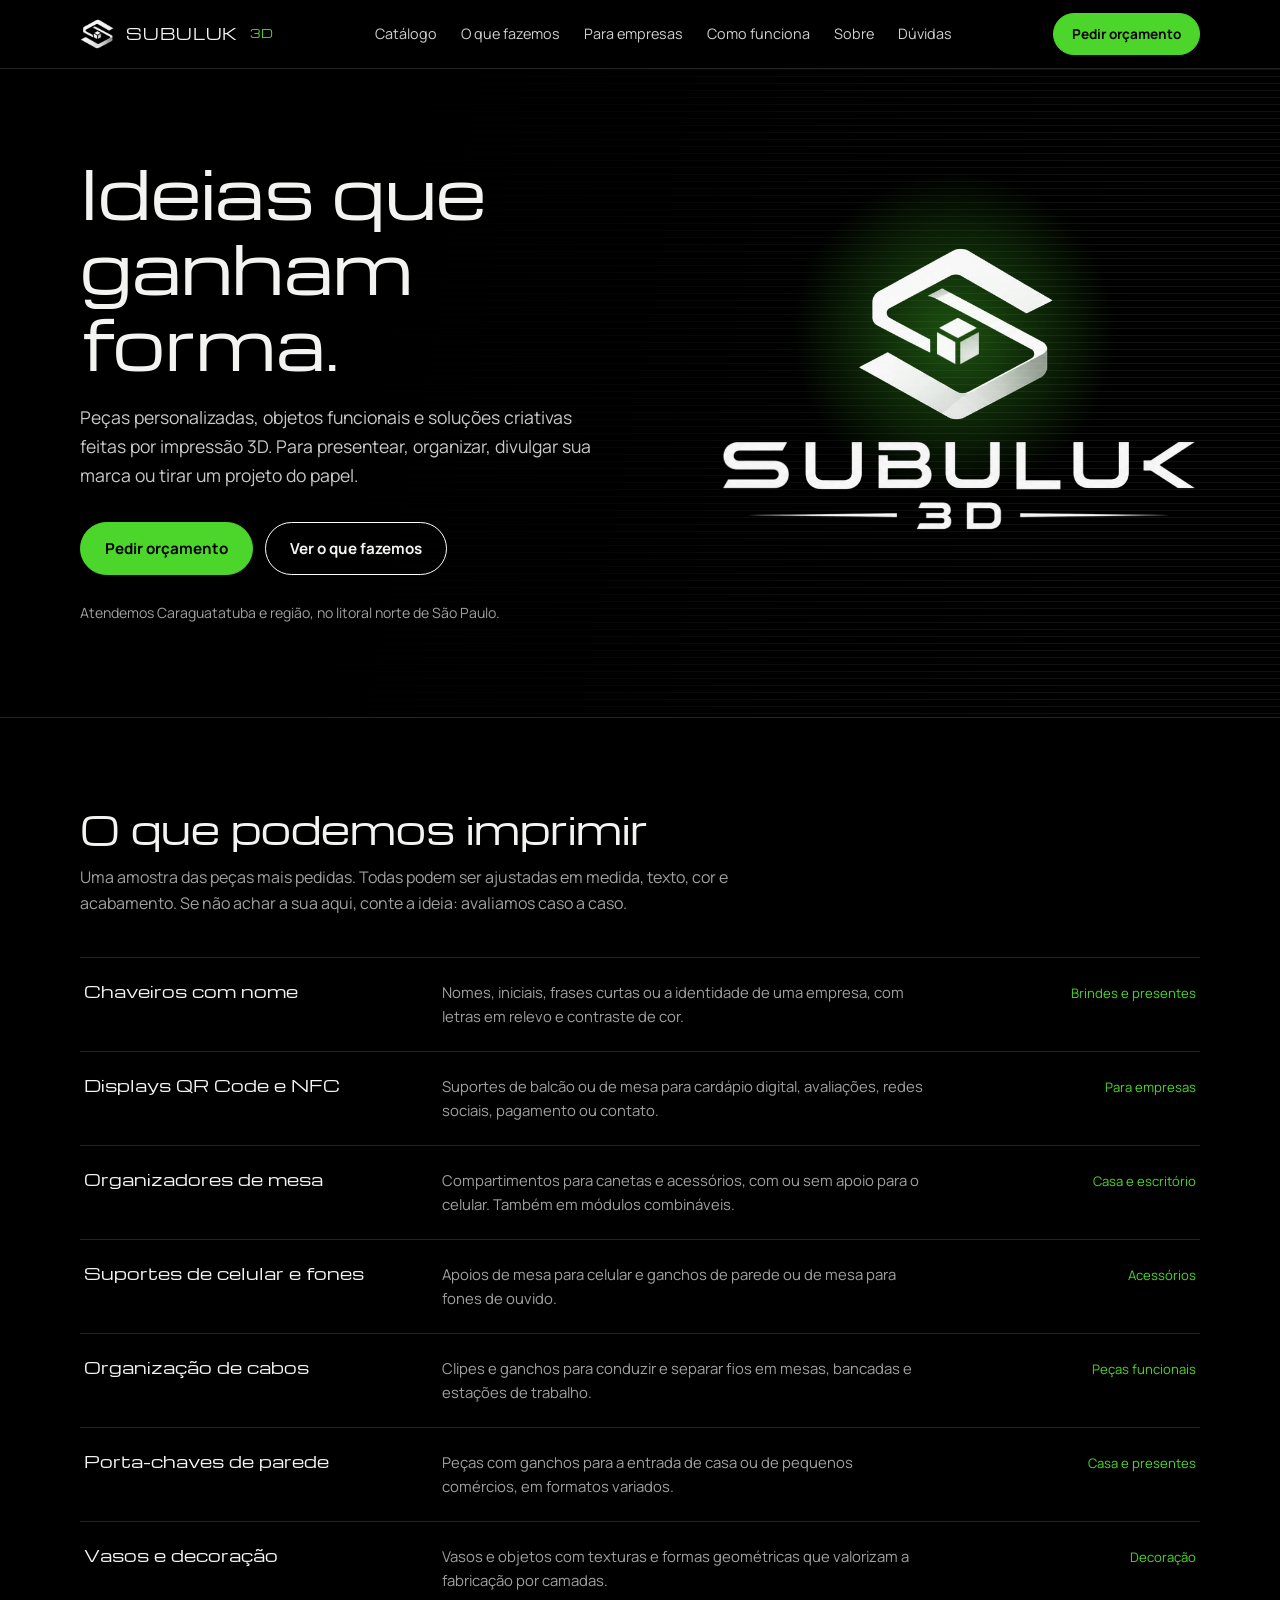
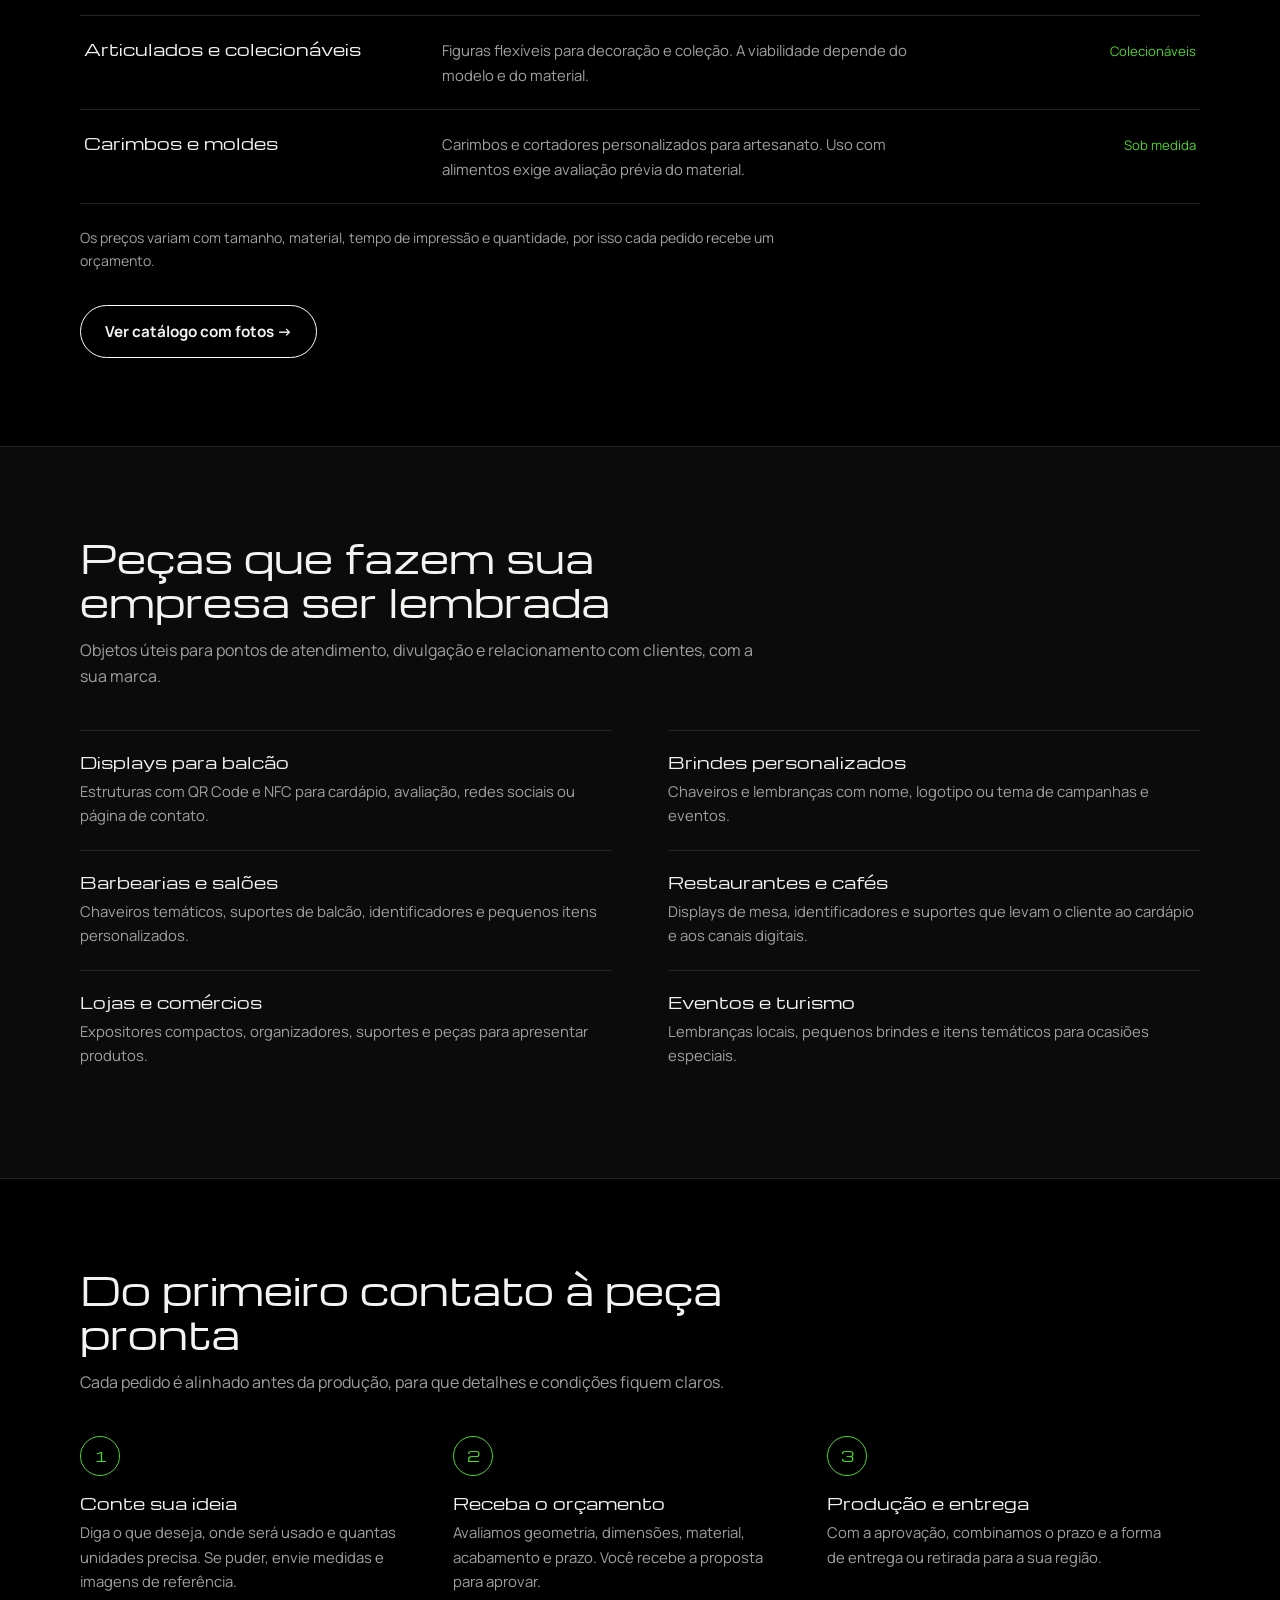
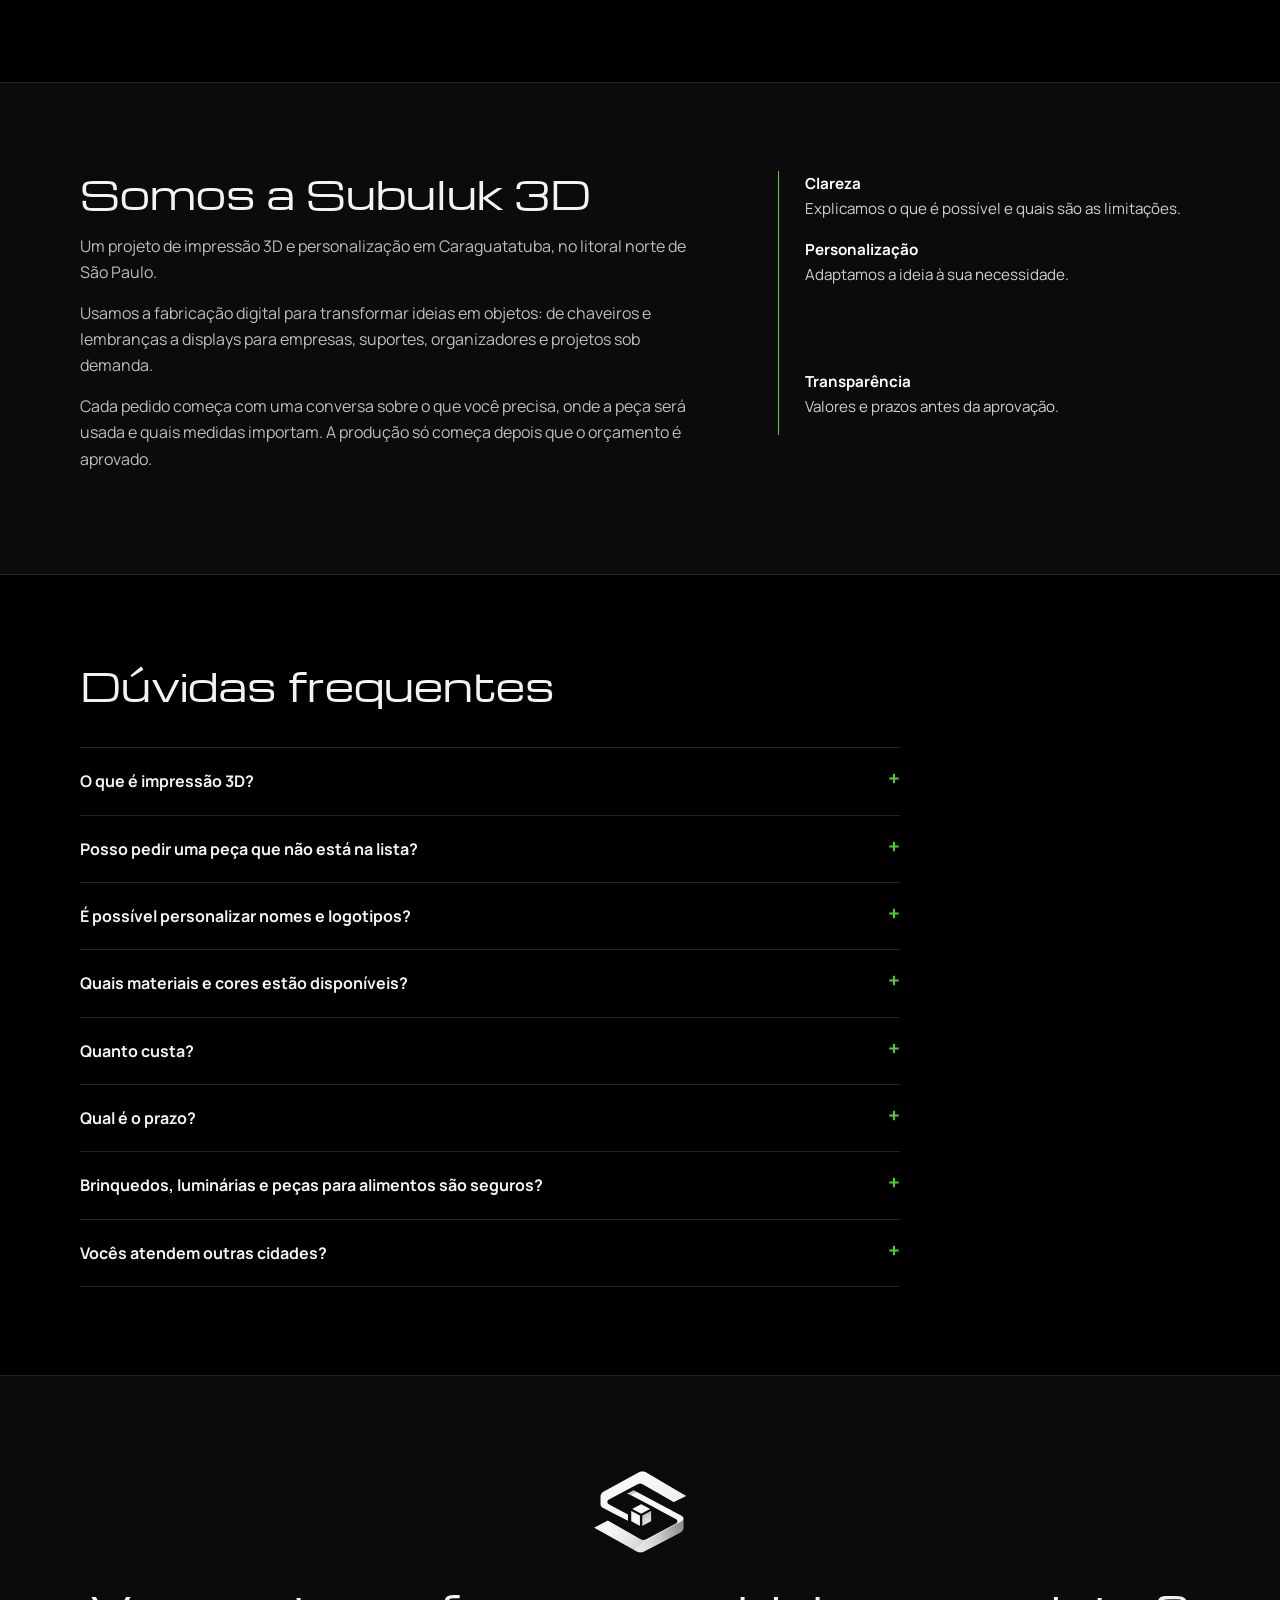
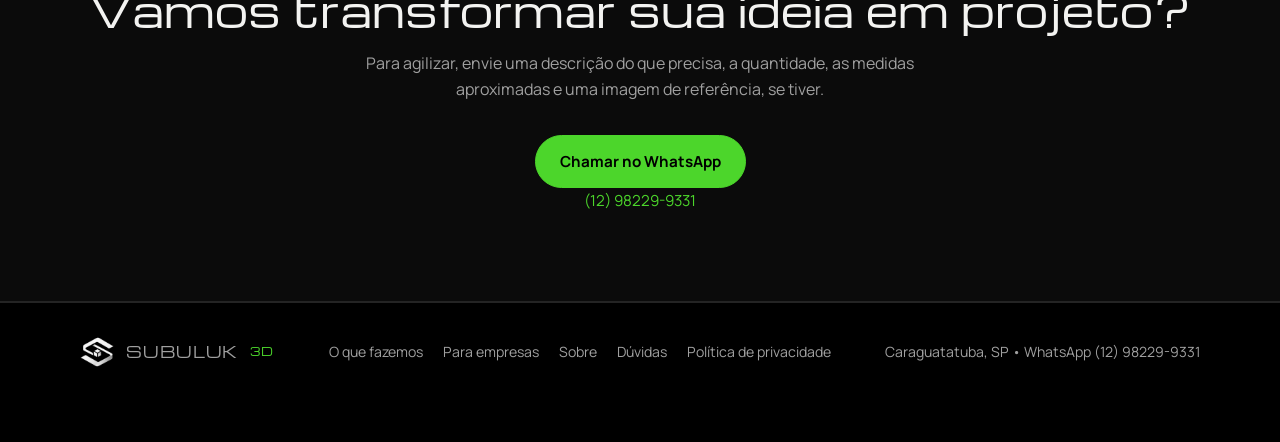
==== index.html @ 443394dc "Remove intro, add motion, rebuild catalog with categories and 3D renders - Remove the "printing the " ====
<!DOCTYPE html>
<html lang="pt-BR">
<head>
<meta charset="UTF-8">
<meta name="viewport" content="width=device-width, initial-scale=1">
<title>Subuluk 3D | Impressão 3D e Personalização em Caraguatatuba</title>
<meta name="description" content="Subuluk 3D em Caraguatatuba: impressão 3D sob medida, chaveiros personalizados, displays QR Code e NFC, organizadores, suportes e peças para empresas.">
<meta name="theme-color" content="#000000">
<meta property="og:title" content="Subuluk 3D | Impressão 3D e Personalização">
<meta property="og:description" content="Ideias que ganham forma. Impressão 3D para pessoas, marcas e negócios em Caraguatatuba e região.">
<meta property="og:type" content="website">
<meta property="og:locale" content="pt_BR">
<meta property="og:image" content="assets/og-image.jpg">
<meta name="twitter:card" content="summary_large_image">
<link rel="icon" type="image/png" href="[data-uri]">
<link rel="apple-touch-icon" href="[data-uri]">
<link rel="preconnect" href="https://fonts.googleapis.com">
<link rel="preconnect" href="https://fonts.gstatic.com" crossorigin>
<link href="https://fonts.googleapis.com/css2?family=Manrope:wght@400;500;700&family=Michroma&display=swap" rel="stylesheet">
<script type="application/ld+json">{"@context":"https://schema.org","@type":"LocalBusiness","name":"Subuluk 3D","description":"Impressão 3D e produtos personalizados","address":{"@type":"PostalAddress","addressLocality":"Caraguatatuba","addressRegion":"SP","addressCountry":"BR"}}</script>
<style>
:root{--bg:#000;--ink:#f3f3f1;--mute:#a0a0a0;--line:#242424;--panel:#0b0b0b;--accent:#4cd62b;--max:1120px;--display:"Michroma","Eurostile","Arial Black",sans-serif;--body:"Manrope",system-ui,-apple-system,"Segoe UI",Arial,sans-serif}
*{box-sizing:border-box;margin:0;padding:0}
html{scroll-behavior:smooth;scroll-padding-top:84px}
body{font-family:var(--body);background:var(--bg);color:var(--ink);line-height:1.65;font-size:1rem}
a{color:inherit;text-decoration:none}img{display:block;max-width:100%;height:auto}
:focus-visible{outline:2px solid var(--accent);outline-offset:3px}
.wrap{width:min(var(--max),90%);margin:auto}
h1,h2,h3{font-family:var(--display);font-weight:400;line-height:1.15}
.skip{position:absolute;left:-999px}.skip:focus{left:10px;top:10px;background:#fff;color:#000;padding:8px 12px;z-index:50}

header{position:sticky;top:0;z-index:20;background:rgba(0,0,0,.92);backdrop-filter:blur(10px);border-bottom:1px solid var(--line)}
.nav{min-height:68px;display:flex;align-items:center;justify-content:space-between;gap:18px}
.brand{display:flex;align-items:center;gap:12px;font-family:var(--display);font-size:.95rem;letter-spacing:.06em}
.brand img{width:34px;height:34px}.brand small{color:var(--accent);font-size:.7em}
.navlinks{display:flex;gap:24px;font-size:.9rem;color:#cfcfcf}
.navlinks a:hover{color:#fff;text-decoration:underline;text-decoration-color:var(--accent);text-underline-offset:6px;text-decoration-thickness:2px}

.btn{display:inline-flex;align-items:center;justify-content:center;padding:13px 24px;border:1px solid #fff;border-radius:999px;font-weight:700;font-size:.95rem;transition:background .2s,color .2s,border-color .2s}
.btn.solid{background:var(--accent);border-color:var(--accent);color:#000}.btn.solid:hover{background:#fff;border-color:#fff}
.btn.ghost:hover{border-color:var(--accent);color:var(--accent)}
.btn.sm{padding:9px 18px;font-size:.85rem}

.hero{position:relative;overflow:hidden;padding:84px 0 92px;border-bottom:1px solid var(--line)}
.hero::before{content:"";position:absolute;inset:0;background:repeating-linear-gradient(to bottom,rgba(255,255,255,.07) 0 1px,transparent 1px 7px);-webkit-mask-image:linear-gradient(100deg,transparent 30%,#000 85%);mask-image:linear-gradient(100deg,transparent 30%,#000 85%)}
.hero-grid{position:relative;display:grid;grid-template-columns:1.1fr .9fr;gap:48px;align-items:center}
.hero h1{font-size:clamp(2.2rem,5.2vw,4.1rem);letter-spacing:-.01em;margin-bottom:24px}
.lead{max-width:520px;color:#c9c9c9;font-size:1.1rem}
.cta{display:flex;gap:12px;flex-wrap:wrap;margin-top:32px}
.where{margin-top:26px;color:var(--mute);font-size:.88rem}
.mark{position:relative;justify-self:center;width:min(100%,480px);aspect-ratio:1105/665;background:none;border:0;cursor:pointer;color:inherit;padding:0}
.mark>*{position:absolute;pointer-events:none}.mark>img,.mark .body img,.mark .cube img{height:auto}
.mark .body,.mark .cube{display:block}.mark .body img,.mark .cube img{position:static;width:100%}
.glow{left:49%;top:31%;width:78%;aspect-ratio:1;transform:translate(-50%,-50%);background:radial-gradient(circle,rgba(76,214,43,.38),transparent 62%);opacity:.0}
.mark .head{position:absolute;left:-3%;right:-3%;top:100%;height:2px;background:var(--accent);box-shadow:0 0 16px 2px var(--accent);opacity:0}
.ring{width:20%;aspect-ratio:1;border:2px solid var(--accent);border-radius:50%;transform:translate(-50%,-50%) scale(.2);opacity:0}
.shine{inset:0;opacity:0;background:linear-gradient(105deg,transparent 42%,rgba(76,214,43,.95) 50%,transparent 58%) 100% 0/300% 100% no-repeat;-webkit-mask:url([data-uri]) center/100% 100% no-repeat;mask:url([data-uri]) center/100% 100% no-repeat}
.ln.a{transform-origin:right center}.ln.b{transform-origin:left center}
.play .body img{animation:print 1.9s steps(34) both}
.play .head{opacity:1;animation:headrun 1.9s steps(34) both,headfade .05s linear 1.9s forwards}
.play .glow{animation:glowin 1.4s ease-out 1.1s both,pulse 4.5s ease-in-out 2.6s infinite alternate}
.play .cube{animation:float 4.2s ease-in-out 3s infinite}
.play .cube img{animation:drop .85s cubic-bezier(.3,1.6,.5,1) 1.6s both,cglow 1.4s ease-out 2.2s both}
.play .ring{animation:ring .9s ease-out 2.25s forwards}
.play .l{animation:letter .75s cubic-bezier(.2,.8,.2,1) calc(2s + var(--i)*.09s) both}
.play .t3d{animation:letter .7s ease-out 2.85s both}
.play .ln{animation:grow .8s cubic-bezier(.2,.8,.2,1) 2.9s both}
.play .shine{animation:sweep 7s linear 3.6s infinite}
@keyframes print{from{clip-path:inset(100% 0 0 0)}to{clip-path:inset(0)}}
@keyframes headrun{from{top:100%}to{top:0}}
@keyframes headfade{to{opacity:0}}
@keyframes glowin{from{opacity:0}to{opacity:1}}
@keyframes pulse{from{opacity:.55;transform:translate(-50%,-50%) scale(.94)}to{opacity:1;transform:translate(-50%,-50%) scale(1.06)}}
@keyframes drop{from{opacity:0;transform:translateY(-120%) scale(1.5)}to{opacity:1;transform:none}}
@keyframes cglow{0%{filter:drop-shadow(0 0 0 rgba(76,214,43,0))}25%{filter:drop-shadow(0 0 14px rgba(76,214,43,1))}100%{filter:drop-shadow(0 0 0 rgba(76,214,43,0))}}
@keyframes ring{0%{opacity:.9;transform:translate(-50%,-50%) scale(.2)}100%{opacity:0;transform:translate(-50%,-50%) scale(3)}}
@keyframes float{0%,100%{transform:translateY(0)}50%{transform:translateY(-3%)}}
@keyframes letter{from{opacity:0;transform:translateY(45%);filter:blur(6px)}to{opacity:1;transform:none;filter:none}}
@keyframes grow{from{transform:scaleX(0);opacity:0}to{transform:none;opacity:1}}
@keyframes sweep{0%{opacity:1;background-position:100% 0}38%{opacity:1;background-position:0% 0}39%,100%{opacity:0;background-position:0% 0}}

section{padding:88px 0}
.head{max-width:680px;margin-bottom:40px}
.head h2{font-size:clamp(1.6rem,3.4vw,2.4rem);margin-bottom:14px}
.head p,.mute{color:var(--mute)}
.band{background:var(--panel);border-block:1px solid var(--line)}

.index{border-top:1px solid var(--line)}
.row{display:grid;grid-template-columns:1.1fr 1.6fr .8fr;gap:24px;align-items:baseline;padding:22px 4px;border-bottom:1px solid var(--line);transition:background .2s,padding .2s}
.row:hover{background:#0f0f0f;padding-left:14px}
.row h3{font-size:1rem}.row p{color:var(--mute);font-size:.93rem}
.row .cat{justify-self:end;font-size:.82rem;color:var(--accent);text-align:right}
.note{margin-top:22px;color:var(--mute);font-size:.88rem;max-width:720px}

.biz{display:grid;grid-template-columns:repeat(2,1fr);gap:0 56px}
.biz div{padding:22px 0;border-top:1px solid var(--line)}
.biz h3{font-size:.98rem;margin-bottom:8px}.biz p{color:var(--mute);font-size:.93rem}

.steps{display:grid;grid-template-columns:repeat(3,1fr);gap:0;counter-reset:s}
.step{padding:0 32px 0 0;counter-increment:s;position:relative}
.step::before{content:counter(s);display:flex;align-items:center;justify-content:center;width:38px;height:38px;border:1px solid var(--accent);border-radius:50%;font-family:var(--display);font-size:.85rem;color:var(--accent);margin-bottom:18px}
.step h3{font-size:1rem;margin-bottom:8px}.step p{color:var(--mute);font-size:.93rem}

.about{display:grid;grid-template-columns:1.2fr .8fr;gap:64px;align-items:start}
.about h2{font-size:clamp(1.6rem,3.4vw,2.4rem);margin-bottom:18px}
.about p{color:#bdbdbd;margin-bottom:14px}
.about ul{list-style:none;border-left:1px solid var(--accent);padding-left:26px}
.about li{margin-bottom:16px;color:#cfcfcf;font-size:.95rem}.about li b{display:block;color:#fff}

.faq{max-width:820px}
.faq details{border-top:1px solid var(--line);padding:20px 0}
.faq details:last-child{border-bottom:1px solid var(--line)}
.faq summary{cursor:pointer;font-weight:700;list-style:none;display:flex;justify-content:space-between;gap:20px}
.faq summary::-webkit-details-marker{display:none}
.faq summary::after{content:"+";color:var(--accent);font-size:1.3rem;line-height:1;transition:transform .2s}
.faq details[open] summary::after{transform:rotate(45deg)}
.faq p{color:var(--mute);padding-top:12px;max-width:68ch}

.contact{text-align:center}
.contact img{width:96px;margin:0 auto 26px}
.contact h2{font-size:clamp(1.6rem,3.6vw,2.6rem);margin-bottom:16px}
.contact p{max-width:620px;margin:0 auto;color:var(--mute)}
.contact .cta{justify-content:center}
#wa-msg,.wa-num{margin-top:18px;font-size:.95rem}.wa-num a{color:var(--accent);border-bottom:1px solid transparent;transition:border-color .2s}.wa-num a:hover{border-color:var(--accent)}
#wa-msg{margin-top:18px;font-size:.85rem}

footer{border-top:1px solid var(--line);padding:32px 0;color:var(--mute);font-size:.88rem}
.ft{display:flex;justify-content:space-between;align-items:center;gap:20px;flex-wrap:wrap}
.ft nav{display:flex;gap:20px;flex-wrap:wrap}.ft a:hover{color:#fff}
.copy{margin-top:20px;font-size:.8rem}

@media(max-width:900px){.hero-grid,.about{grid-template-columns:1fr}.mark{order:-1;width:min(90%,400px);justify-self:start}.steps{grid-template-columns:1fr;gap:34px}.biz{grid-template-columns:1fr}.row{grid-template-columns:1fr;gap:6px}.row .cat{justify-self:start;text-align:left;order:-1}}
@media(max-width:640px){.navlinks{display:none}.hero{padding:48px 0 60px}section{padding:62px 0}}
@media(prefers-reduced-motion:reduce){html{scroll-behavior:auto}.logo-anim *{animation:none!important}.shine,.mark .head,.ring{display:none}.row,.btn{transition:none}}
</style>
<link rel="stylesheet" href="motion.css">
<script>if(!matchMedia("(prefers-reduced-motion: reduce)").matches&&"IntersectionObserver"in window)document.documentElement.classList.add("m")</script>
<script src="motion.js" defer></script>
</head>
<body>
<a class="skip" href="#catalogo">Ir para o conteúdo</a>
<header><div class="wrap nav">
<a class="brand" href="#inicio" aria-label="Subuluk 3D, página inicial"><img src="[data-uri]" alt="" width="34" height="34">SUBULUK <small>3D</small></a>
<nav class="navlinks" aria-label="Menu principal"><a href="catalogo.html">Catálogo</a><a href="#catalogo">O que fazemos</a><a href="#empresas">Para empresas</a><a href="#como-funciona">Como funciona</a><a href="#sobre">Sobre</a><a href="#duvidas">Dúvidas</a></nav>
<a class="btn solid sm" href="#contato" data-wa>Pedir orçamento</a>
</div></header>

<main id="main">
<section class="hero" id="inicio"><div class="wrap hero-grid">
<div>
<h1>Ideias que ganham forma.</h1>
<p class="lead">Peças personalizadas, objetos funcionais e soluções criativas feitas por impressão 3D. Para presentear, organizar, divulgar sua marca ou tirar um projeto do papel.</p>
<div class="cta"><a class="btn solid" href="#contato" data-wa>Pedir orçamento</a><a class="btn ghost" href="#catalogo">Ver o que fazemos</a></div>
<p class="where">Atendemos Caraguatatuba e região, no litoral norte de São Paulo.</p>
</div>
<button class="mark logo-anim play" type="button" aria-label="Logotipo da Subuluk 3D. Clique para ver a animação de novo."><i class="glow"></i><div class="body" style="left:28.778%;top:0.902%;width:41.086%"><img src="[data-uri]" alt=""><i class="head"></i></div><div class="cube" style="left:45.068%;top:24.812%;width:9.593%"><img src="[data-uri]" alt=""></div><i class="ring" style="left:49.86%;top:33.38%"></i><img class="l" style="--i:0;left:0.633%;top:67.820%;width:14.299%" src="[data-uri]" alt=""><img class="l" style="--i:1;left:17.828%;top:67.820%;width:12.127%" src="[data-uri]" alt=""><img class="l" style="--i:2;left:32.941%;top:67.820%;width:11.674%" src="[data-uri]" alt=""><img class="l" style="--i:3;left:46.968%;top:67.820%;width:11.855%" src="[data-uri]" alt=""><img class="l" style="--i:4;left:61.719%;top:67.820%;width:9.864%" src="[data-uri]" alt=""><img class="l" style="--i:5;left:73.575%;top:67.820%;width:12.036%" src="[data-uri]" alt=""><img class="l" style="--i:6;left:88.235%;top:67.820%;width:11.131%" src="[data-uri]" alt=""><img class="t3d" style="left:41.267%;top:88.872%;width:17.738%" src="[data-uri]" alt=""><img class="ln a" style="left:6.335%;top:92.180%;width:31.312%" src="[data-uri]" alt=""><img class="ln b" style="left:62.262%;top:92.180%;width:31.222%" src="[data-uri]" alt=""><i class="shine"></i></button>
</div></section>

<section id="catalogo"><div class="wrap">
<div class="head"><h2>O que podemos imprimir</h2><p>Uma amostra das peças mais pedidas. Todas podem ser ajustadas em medida, texto, cor e acabamento. Se não achar a sua aqui, conte a ideia: avaliamos caso a caso.</p></div>
<div class="index">
<div class="row"><h3>Chaveiros com nome</h3><p>Nomes, iniciais, frases curtas ou a identidade de uma empresa, com letras em relevo e contraste de cor.</p><span class="cat">Brindes e presentes</span></div>
<div class="row"><h3>Displays QR Code e NFC</h3><p>Suportes de balcão ou de mesa para cardápio digital, avaliações, redes sociais, pagamento ou contato.</p><span class="cat">Para empresas</span></div>
<div class="row"><h3>Organizadores de mesa</h3><p>Compartimentos para canetas e acessórios, com ou sem apoio para o celular. Também em módulos combináveis.</p><span class="cat">Casa e escritório</span></div>
<div class="row"><h3>Suportes de celular e fones</h3><p>Apoios de mesa para celular e ganchos de parede ou de mesa para fones de ouvido.</p><span class="cat">Acessórios</span></div>
<div class="row"><h3>Organização de cabos</h3><p>Clipes e ganchos para conduzir e separar fios em mesas, bancadas e estações de trabalho.</p><span class="cat">Peças funcionais</span></div>
<div class="row"><h3>Porta-chaves de parede</h3><p>Peças com ganchos para a entrada de casa ou de pequenos comércios, em formatos variados.</p><span class="cat">Casa e presentes</span></div>
<div class="row"><h3>Vasos e decoração</h3><p>Vasos e objetos com texturas e formas geométricas que valorizam a fabricação por camadas.</p><span class="cat">Decoração</span></div>
<div class="row"><h3>Articulados e colecionáveis</h3><p>Figuras flexíveis para decoração e coleção. A viabilidade depende do modelo e do material.</p><span class="cat">Colecionáveis</span></div>
<div class="row"><h3>Carimbos e moldes</h3><p>Carimbos e cortadores personalizados para artesanato. Uso com alimentos exige avaliação prévia do material.</p><span class="cat">Sob medida</span></div>
</div>
<p class="note">Os preços variam com tamanho, material, tempo de impressão e quantidade, por isso cada pedido recebe um orçamento.</p>
<div class="cta"><a class="btn ghost" href="catalogo.html">Ver catálogo com fotos →</a></div>
</div></section>

<section class="band" id="empresas"><div class="wrap">
<div class="head"><h2>Peças que fazem sua empresa ser lembrada</h2><p>Objetos úteis para pontos de atendimento, divulgação e relacionamento com clientes, com a sua marca.</p></div>
<div class="biz">
<div><h3>Displays para balcão</h3><p>Estruturas com QR Code e NFC para cardápio, avaliação, redes sociais ou página de contato.</p></div>
<div><h3>Brindes personalizados</h3><p>Chaveiros e lembranças com nome, logotipo ou tema de campanhas e eventos.</p></div>
<div><h3>Barbearias e salões</h3><p>Chaveiros temáticos, suportes de balcão, identificadores e pequenos itens personalizados.</p></div>
<div><h3>Restaurantes e cafés</h3><p>Displays de mesa, identificadores e suportes que levam o cliente ao cardápio e aos canais digitais.</p></div>
<div><h3>Lojas e comércios</h3><p>Expositores compactos, organizadores, suportes e peças para apresentar produtos.</p></div>
<div><h3>Eventos e turismo</h3><p>Lembranças locais, pequenos brindes e itens temáticos para ocasiões especiais.</p></div>
</div>
</div></section>

<section id="como-funciona"><div class="wrap">
<div class="head"><h2>Do primeiro contato à peça pronta</h2><p>Cada pedido é alinhado antes da produção, para que detalhes e condições fiquem claros.</p></div>
<div class="steps">
<div class="step"><h3>Conte sua ideia</h3><p>Diga o que deseja, onde será usado e quantas unidades precisa. Se puder, envie medidas e imagens de referência.</p></div>
<div class="step"><h3>Receba o orçamento</h3><p>Avaliamos geometria, dimensões, material, acabamento e prazo. Você recebe a proposta para aprovar.</p></div>
<div class="step"><h3>Produção e entrega</h3><p>Com a aprovação, combinamos o prazo e a forma de entrega ou retirada para a sua região.</p></div>
</div>
</div></section>

<section class="band" id="sobre"><div class="wrap about">
<div>
<h2>Somos a Subuluk 3D</h2>
<p>Um projeto de impressão 3D e personalização em Caraguatatuba, no litoral norte de São Paulo.</p>
<p>Usamos a fabricação digital para transformar ideias em objetos: de chaveiros e lembranças a displays para empresas, suportes, organizadores e projetos sob demanda.</p>
<p>Cada pedido começa com uma conversa sobre o que você precisa, onde a peça será usada e quais medidas importam. A produção só começa depois que o orçamento é aprovado.</p>
</div>
<ul><li><b>Clareza</b>Explicamos o que é possível e quais são as limitações.</li><li><b>Personalização</b>Adaptamos a ideia à sua necessidade.</li><li><b>Planejamento</b>Avaliamos material, medidas, resistência e acabamento.</li><li><b>Transparência</b>Valores e prazos antes da aprovação.</li></ul>
</div></section>

<section id="duvidas"><div class="wrap">
<div class="head"><h2>Dúvidas frequentes</h2></div>
<div class="faq">
<details><summary>O que é impressão 3D?</summary><p>É um processo que cria objetos físicos a partir de um modelo digital, depositando material em camadas sucessivas.</p></details>
<details><summary>Posso pedir uma peça que não está na lista?</summary><p>Sim. A lista serve de inspiração. Envie uma descrição, desenho, medidas ou imagem de referência para avaliarmos a viabilidade.</p></details>
<details><summary>É possível personalizar nomes e logotipos?</summary><p>Em muitos projetos, sim. Depende do tamanho dos detalhes, do formato, da legibilidade e da aplicação.</p></details>
<details><summary>Quais materiais e cores estão disponíveis?</summary><p>Depende do uso da peça. Material, cor e acabamento são confirmados antes do orçamento.</p></details>
<details><summary>Quanto custa?</summary><p>O preço depende de dimensões, volume, geometria, material, tempo de impressão, acabamento e quantidade. Por isso cada pedido é orçado individualmente.</p></details>
<details><summary>Qual é o prazo?</summary><p>Varia com a complexidade, a quantidade e a agenda de produção. A estimativa vem junto com o orçamento.</p></details>
<details><summary>Brinquedos, luminárias e peças para alimentos são seguros?</summary><p>Cada caso é avaliado: idade indicada e peças pequenas nos brinquedos, calor da fonte de luz nas luminárias e material adequado para contato com alimentos.</p></details>
<details><summary>Vocês atendem outras cidades?</summary><p>O atendimento é voltado a Caraguatatuba e região. Consulte a disponibilidade e as opções de entrega ou retirada para a sua cidade.</p></details>
</div>
</div></section>

<section class="contact band" id="contato"><div class="wrap">
<img src="[data-uri]" alt="" width="96" height="96" loading="lazy">
<h2>Vamos transformar sua ideia em projeto?</h2>
<p>Para agilizar, envie uma descrição do que precisa, a quantidade, as medidas aproximadas e uma imagem de referência, se tiver.</p>
<div class="cta"><a class="btn solid" id="cta-contato" href="#contato" data-wa>Chamar no WhatsApp</a></div>
<p class="wa-num"><a href="#contato" data-wa aria-label="WhatsApp (12) 98229-9331">(12) 98229-9331</a></p>
<p id="wa-msg" hidden>Nossos canais de contato serão divulgados em breve. Volte aqui para pedir seu orçamento.</p>
</div></section>
</main>

<footer><div class="wrap">
<div class="ft"><a class="brand" href="#inicio"><img src="[data-uri]" alt="" width="34" height="34">SUBULUK <small>3D</small></a>
<nav aria-label="Rodapé"><a href="#catalogo">O que fazemos</a><a href="#empresas">Para empresas</a><a href="#sobre">Sobre</a><a href="#duvidas">Dúvidas</a><a href="privacidade.html">Política de privacidade</a></nav>
<span>Caraguatatuba, SP • <a href="#contato" data-wa>WhatsApp (12) 98229-9331</a></span></div>
<p class="copy">© 2026 Subuluk 3D. Todos os direitos reservados.</p>
</div></footer>

<script>
(function(){var m=document.querySelector(".logo-anim");if(m)m.addEventListener("click",function(){m.classList.remove("play");void m.offsetWidth;m.classList.add("play")})})();
</script>
<script>
/* ===== CONTATO: preencha o que tiver (basta um) =====
   WHATSAPP: país + DDD + número, só dígitos. Ex.: "5512912345678"
   INSTAGRAM: o usuário. Ex.: "subuluk3d"
   EMAIL: Ex.: "contato@seudominio.com.br"
   Se tudo estiver vazio, os botões de orçamento ficam escondidos. */
var WHATSAPP = "5512982299331";
var INSTAGRAM = "";
var EMAIL = "";
var MENSAGEM = "Olá! Vim pelo site da Subuluk 3D e gostaria de um orçamento.";
(function(){
  var links = document.querySelectorAll("[data-wa]"), url = "", label = "", ext = false;
  if (WHATSAPP) { url = "https://wa.me/" + WHATSAPP + "?text=" + encodeURIComponent(MENSAGEM); ext = true; }
  else if (INSTAGRAM) { url = "https://instagram.com/" + INSTAGRAM.replace("@",""); ext = true; label = "Chamar no Instagram"; }
  else if (EMAIL) { url = "mailto:" + EMAIL + "?subject=" + encodeURIComponent("Orçamento Subuluk 3D") + "&body=" + encodeURIComponent(MENSAGEM); label = "Enviar e-mail"; }
  if (url) {
    links.forEach(function(a){ a.href = url; if (ext) { a.target = "_blank"; a.rel = "noopener"; } });
    if (label) document.getElementById("cta-contato").textContent = label;
  } else {
    links.forEach(function(a){ a.style.display = "none"; });
    document.getElementById("wa-msg").hidden = false;
  }
})();
</script>
</body>
</html>
---- motion.css ----
/* Subuluk 3D: motion compartilhado (index + catálogo).
   Só transform/opacity/filter (GPU). Tudo desligado em prefers-reduced-motion. */
:root{--ease-out:cubic-bezier(.16,1,.3,1);--ease-io:cubic-bezier(.65,0,.35,1);--acc:#4cd62b}

/* barra de progresso de leitura */
.scroll-bar{position:fixed;left:0;top:0;z-index:60;height:2px;width:100%;background:var(--acc);box-shadow:0 0 10px var(--acc);transform:scaleX(0);transform-origin:0 50%;pointer-events:none}

/* header encolhe ao rolar */
header{transition:background .3s,box-shadow .3s}
header.scrolled{box-shadow:0 10px 30px -12px rgba(0,0,0,.9),0 1px 0 rgba(76,214,43,.18)}

/* entradas ao rolar (só quando o JS liga .m no <html>) */
.m .rv{opacity:0;transform:translate3d(0,28px,0);filter:blur(4px)}
.m .rv.in{opacity:1;transform:none;filter:none;transition:opacity .7s var(--ease-out),transform .9s var(--ease-out),filter .7s var(--ease-out);transition-delay:calc(var(--d,0) * 70ms)}
.m .rv-l{transform:translate3d(-28px,0,0)}
.m .rv-s{transform:scale(.94)}

/* título do hero: palavras sobem por trás de uma máscara */
.w{display:inline-block;overflow:hidden;vertical-align:top;padding-bottom:.08em;margin-bottom:-.08em}
.w>span{display:inline-block}
.m .hero h1:not(.split){opacity:0}
.m .hero h1 .w>span{transform:translate3d(0,105%,0);animation:wup .9s var(--ease-out) calc(.1s + var(--i) * 90ms) forwards}
.m .hero .lead,.m .hero .cta,.m .hero .where{opacity:0;animation:fup .8s var(--ease-out) forwards}
.m .hero .lead{animation-delay:.45s}.m .hero .cta{animation-delay:.58s}.m .hero .where{animation-delay:.7s}
@keyframes wup{to{transform:none}}
@keyframes fup{from{opacity:0;transform:translate3d(0,18px,0)}to{opacity:1;transform:none}}

/* hero: linhas de camada derivam devagar + brilho que segue o cursor */
.hero::before{animation:layers 14s linear infinite}
@keyframes layers{to{background-position:0 70px}}
.hero .spot{position:absolute;inset:0;pointer-events:none;background:radial-gradient(420px circle at var(--mx,70%) var(--my,40%),rgba(76,214,43,.13),transparent 60%);opacity:0;transition:opacity .6s}
.hero:hover .spot{opacity:1}

/* links do menu: sublinhado que cresce */
.navlinks a{position:relative}
.navlinks a::after{content:"";position:absolute;left:0;right:0;bottom:-6px;height:2px;background:var(--acc);transform:scaleX(0);transform-origin:100% 50%;transition:transform .35s var(--ease-out)}
.navlinks a:hover::after,.navlinks a.on::after{transform:scaleX(1);transform-origin:0 50%}
.navlinks a:hover{text-decoration:none!important}

/* botões: leve elevação, brilho que atravessa, toque afunda */
.btn{position:relative;overflow:hidden;isolation:isolate;transition:background .25s,color .25s,border-color .25s,transform .25s var(--ease-out),box-shadow .25s}
.btn::before{content:"";position:absolute;inset:0;z-index:-1;background:linear-gradient(110deg,transparent 30%,rgba(255,255,255,.45) 50%,transparent 70%);transform:translateX(-120%)}
@media(hover:hover){
  .btn:hover{transform:translateY(-2px);box-shadow:0 10px 24px -10px rgba(76,214,43,.55)}
  .btn:hover::before{transform:translateX(120%);transition:transform .7s var(--ease-out)}
}
.btn:active{transform:translateY(0) scale(.97);transition-duration:.08s}

/* lista "o que podemos imprimir": traço verde entra pela esquerda, conteúdo desliza */
.row{position:relative;transition:background .3s!important}
.row::before{content:"";position:absolute;left:0;top:-1px;height:1px;width:100%;background:var(--acc);transform:scaleX(0);transform-origin:0 50%;transition:transform .5s var(--ease-out)}
.row>*{transition:transform .4s var(--ease-out),color .3s}
@media(hover:hover){
  .row:hover{padding-left:4px!important}
  .row:hover::before{transform:scaleX(1)}
  .row:hover>h3,.row:hover>p{transform:translateX(10px)}
}

/* passos: número acende ao entrar */
.m .step.in::before{animation:pop .7s var(--ease-out) calc(var(--d,0) * 70ms + .15s) both}
@keyframes pop{0%{transform:scale(.4);background:transparent}55%{transform:scale(1.12);background:var(--acc);color:#000;box-shadow:0 0 22px rgba(76,214,43,.7)}100%{transform:none}}

/* blocos de empresas / sobre: realce no hover */
.biz div{transition:border-color .3s,transform .4s var(--ease-out)}
@media(hover:hover){.biz div:hover{border-top-color:var(--acc);transform:translateY(-3px)}}

/* FAQ abre e fecha suave (navegadores que suportam) */
:root{interpolate-size:allow-keywords}
details::details-content{block-size:0;overflow:hidden;transition:block-size .4s var(--ease-out),content-visibility .4s allow-discrete}
details[open]::details-content{block-size:auto}
.faq summary::after{transition:transform .35s var(--ease-out)!important}
.faq summary{transition:color .2s}.faq summary:hover{color:var(--acc)}

/* logo do contato flutua */
.m .contact.in-view img{animation:bob 5s ease-in-out infinite}
@keyframes bob{50%{transform:translateY(-8px)}}

@media(prefers-reduced-motion:reduce){
  *,*::before,*::after{animation:none!important;transition:none!important}
  .m .rv,.m .hero .lead,.m .hero .cta,.m .hero .where{opacity:1!important;transform:none!important;filter:none!important}
  .scroll-bar,.hero .spot{display:none}
}
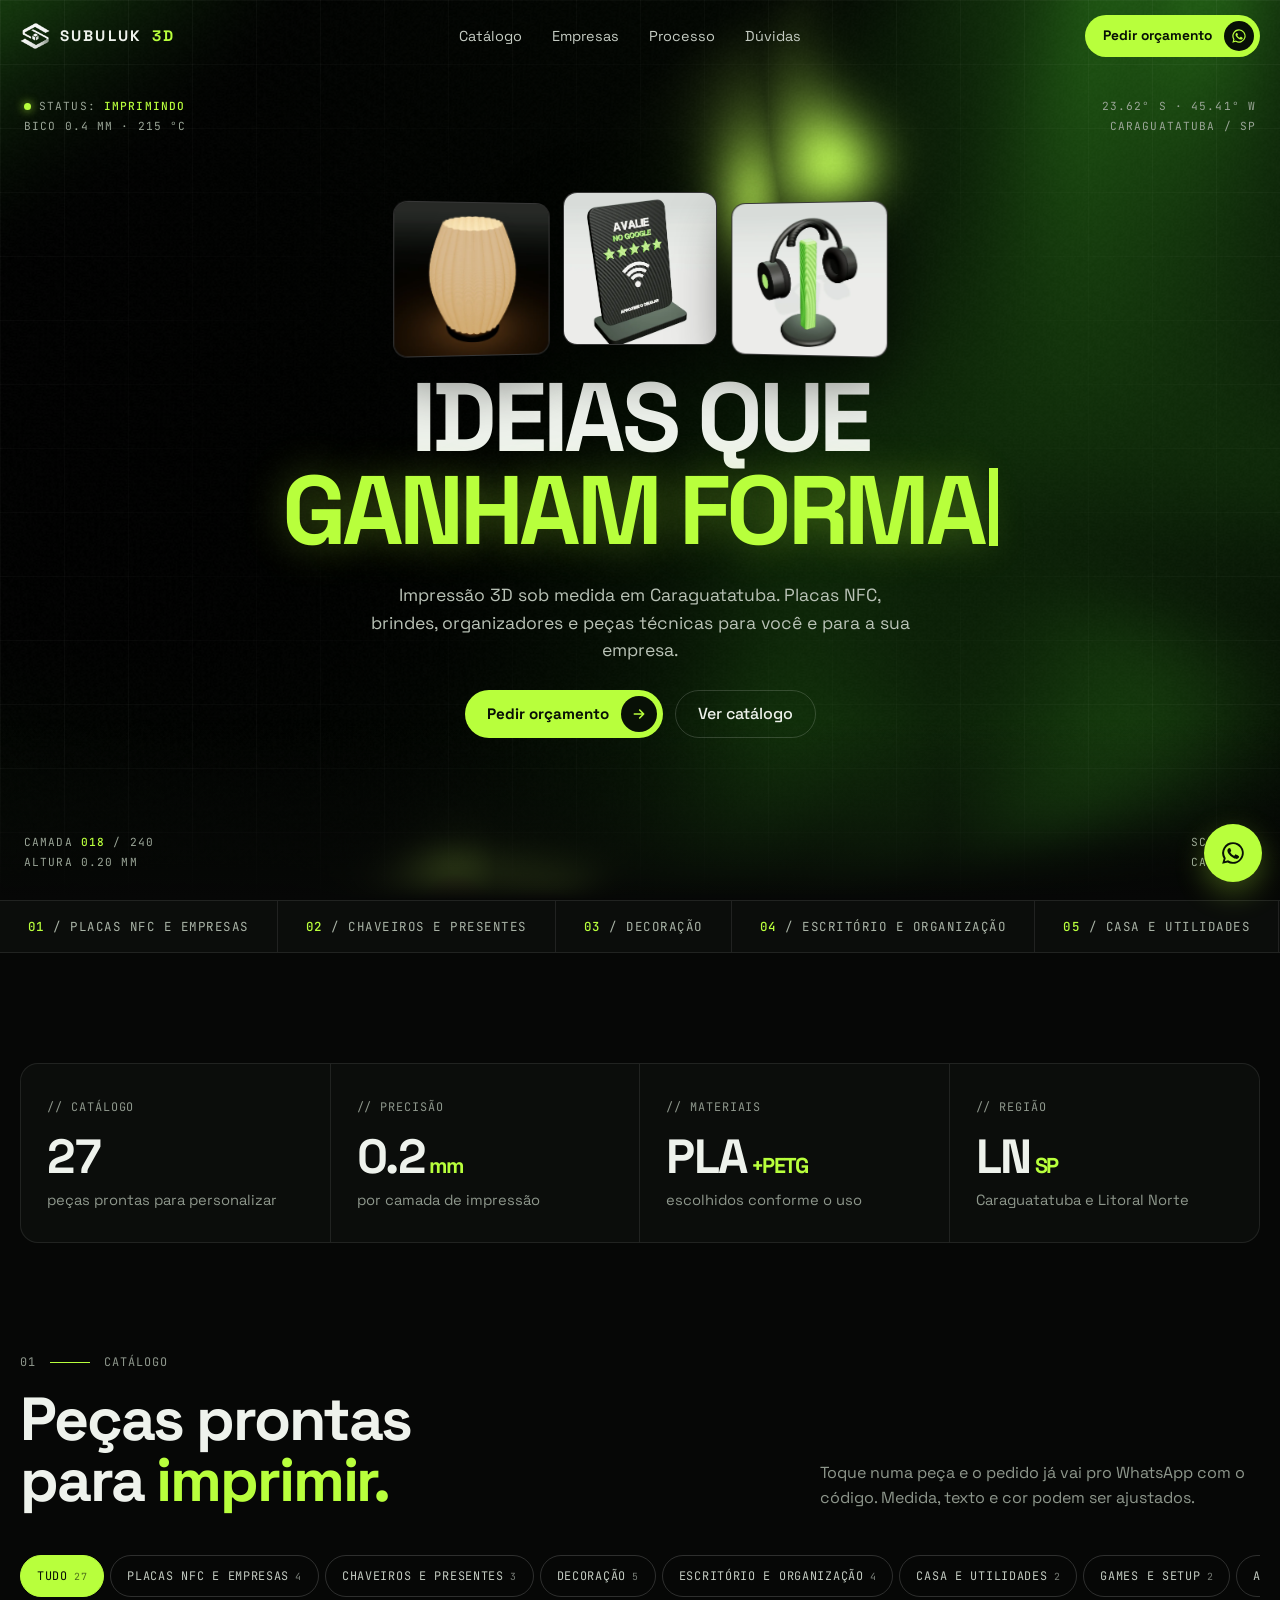
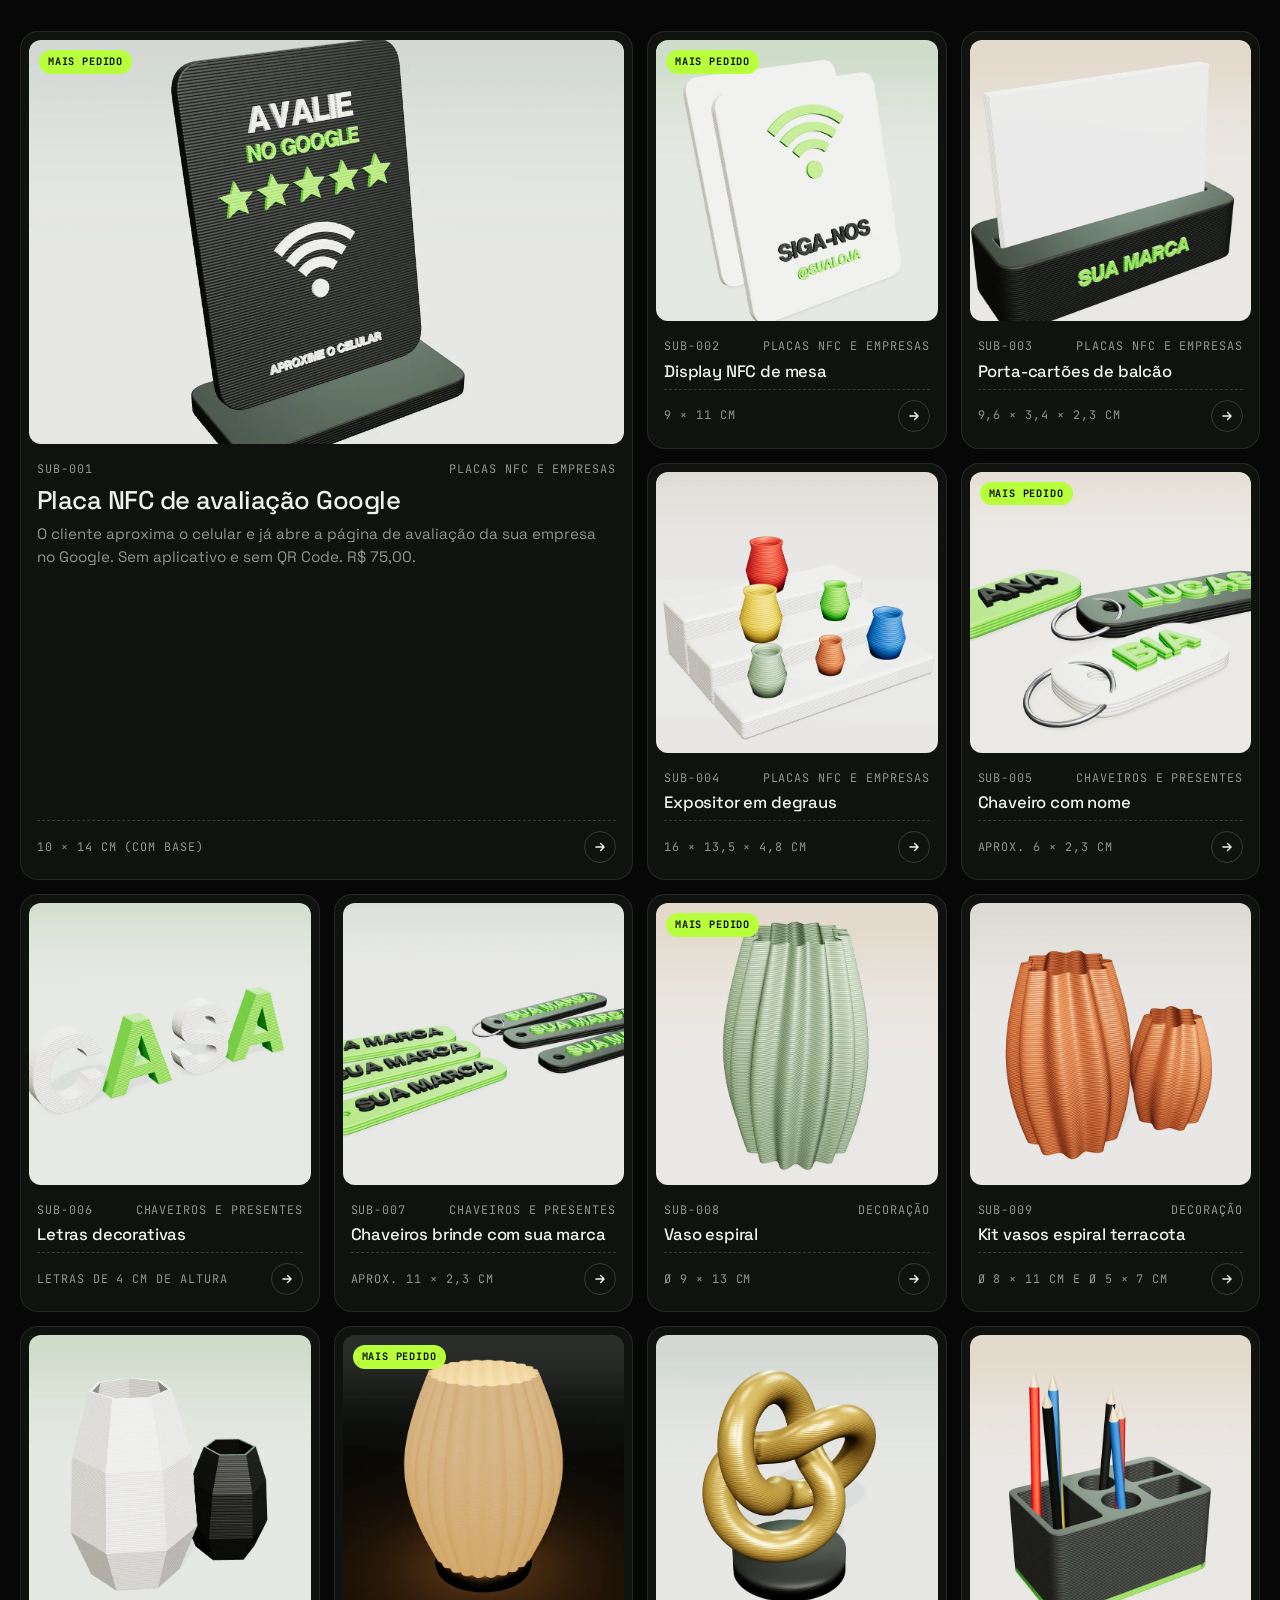
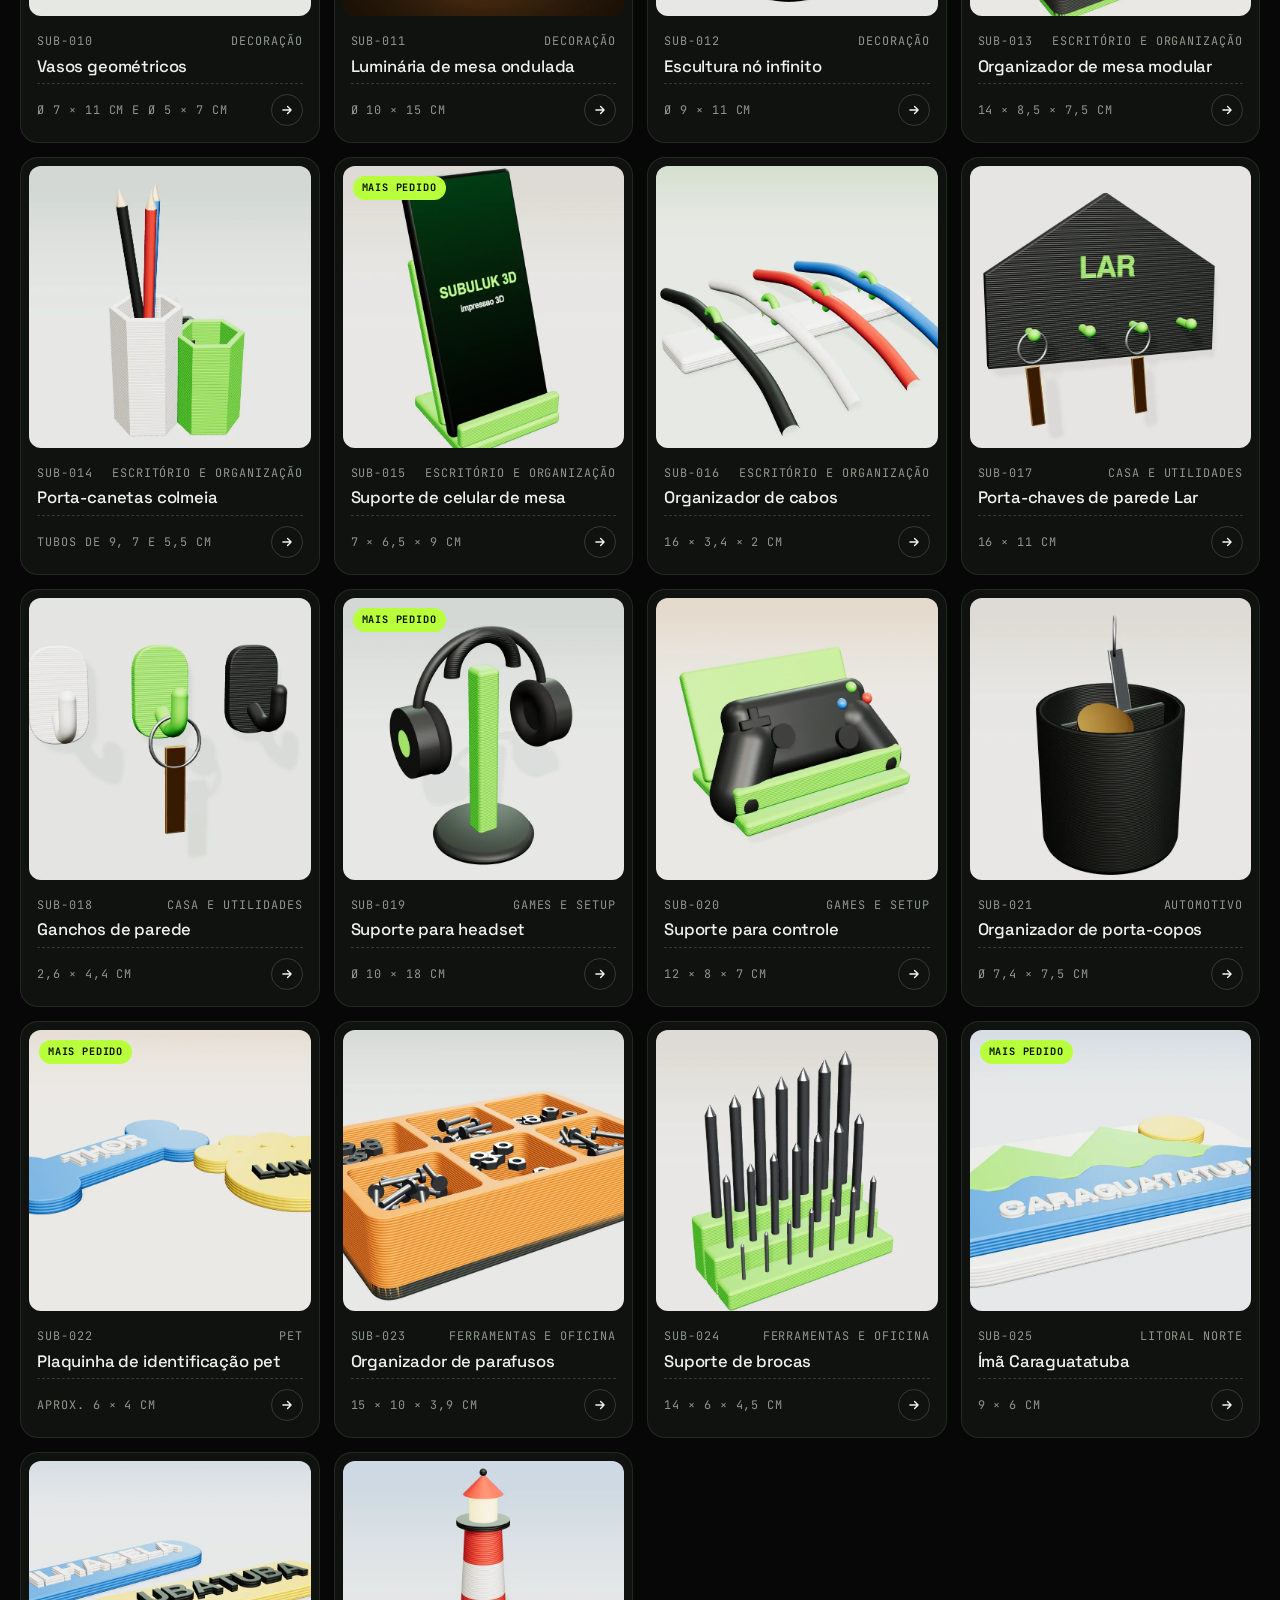
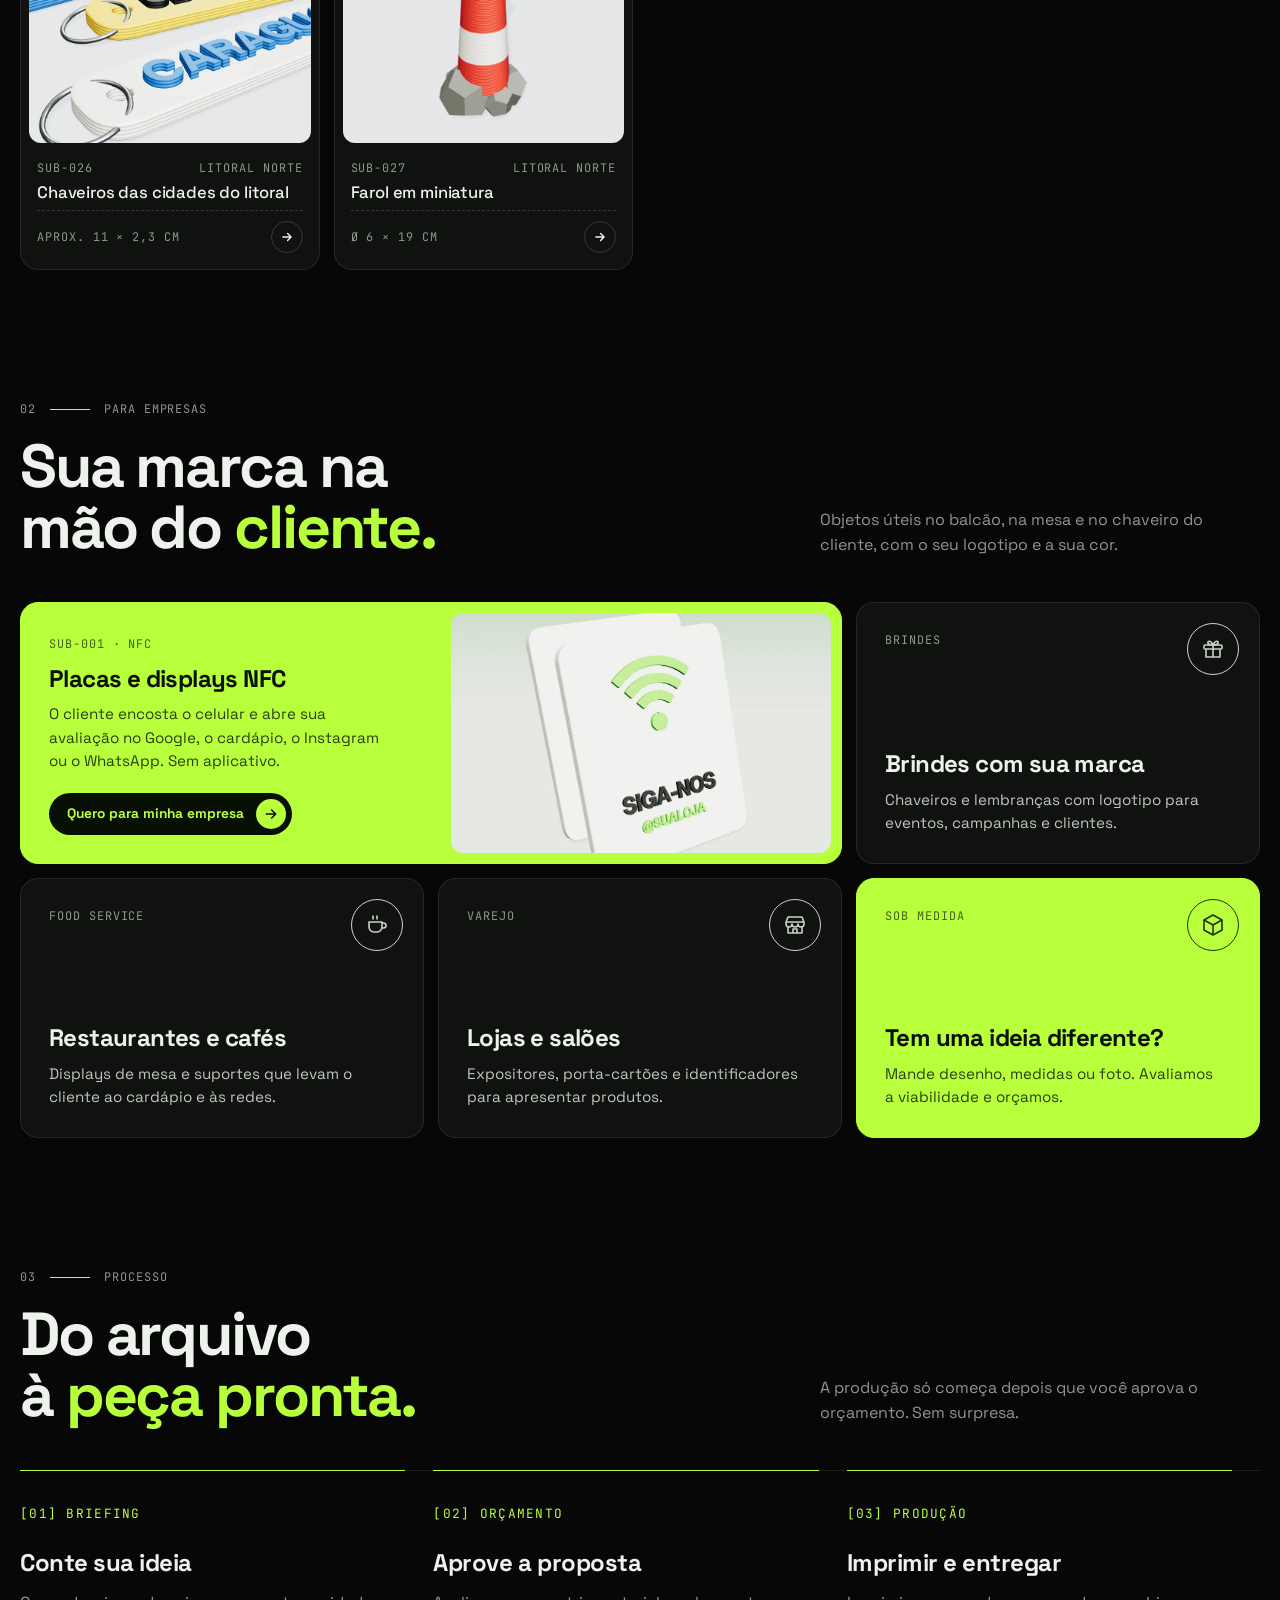
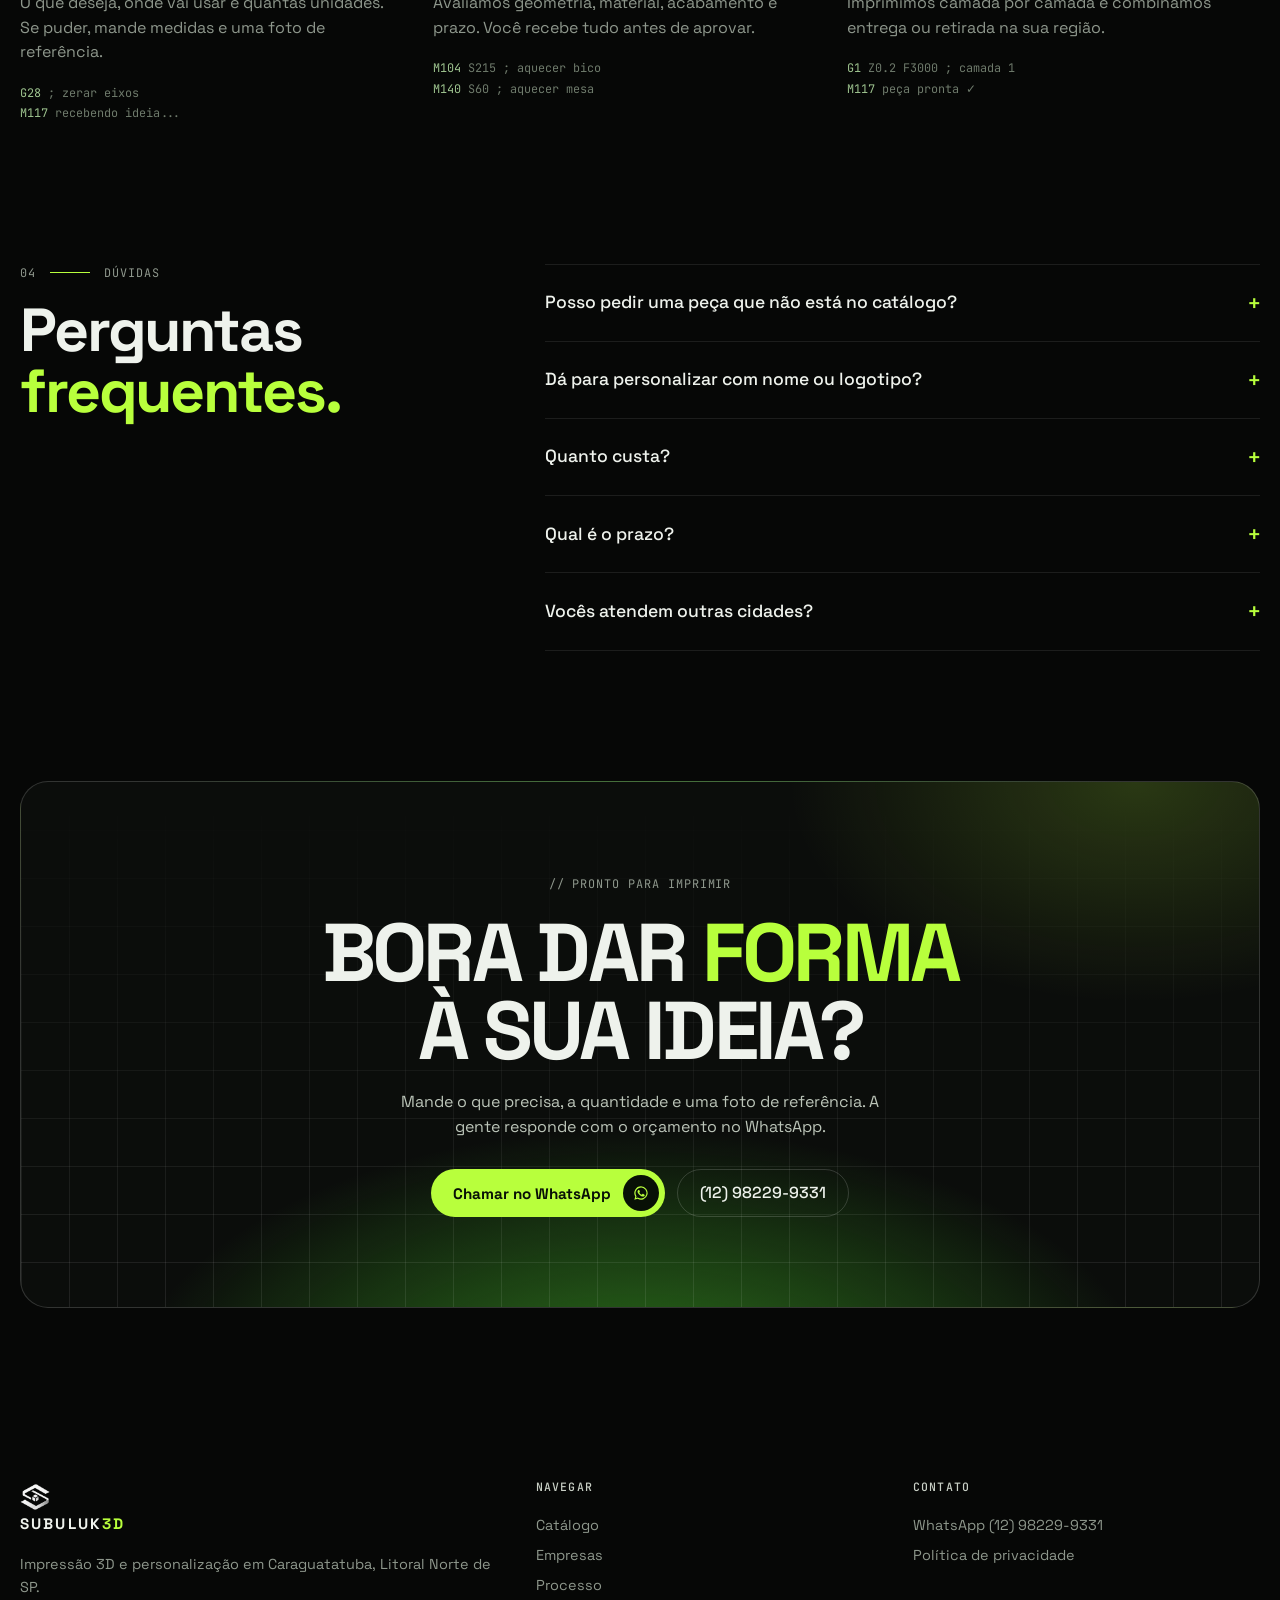
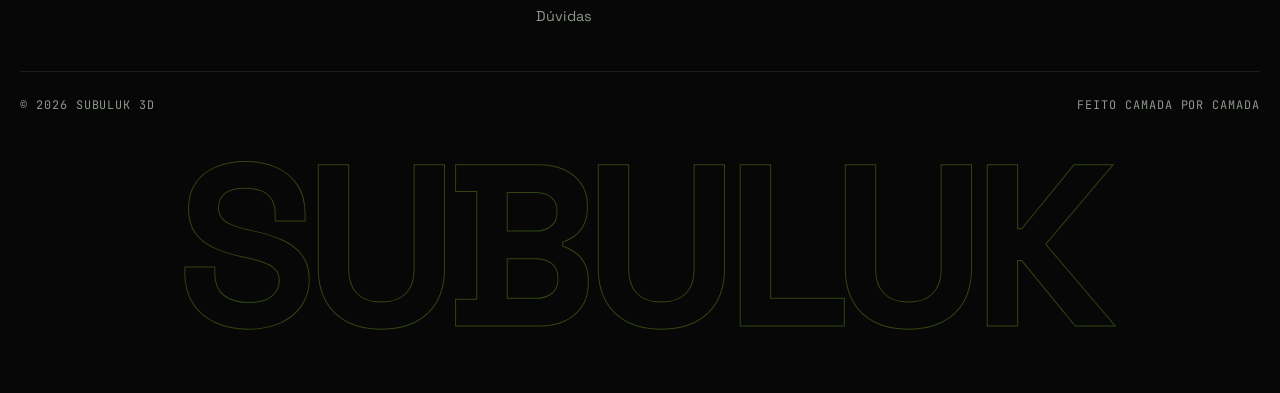
==== commit 2ec11c45: "New dark technical homepage with WebGL shader hero - Full-screen custom WebGL green liquid shader, c" ====
--- a/index.html
+++ b/index.html
@@ -3,264 +3,422 @@
 <head>
 <meta charset="UTF-8">
 <meta name="viewport" content="width=device-width, initial-scale=1">
-<title>Subuluk 3D | Impressão 3D e Personalização em Caraguatatuba</title>
-<meta name="description" content="Subuluk 3D em Caraguatatuba: impressão 3D sob medida, chaveiros personalizados, displays QR Code e NFC, organizadores, suportes e peças para empresas.">
-<meta name="theme-color" content="#000000">
-<meta property="og:title" content="Subuluk 3D | Impressão 3D e Personalização">
-<meta property="og:description" content="Ideias que ganham forma. Impressão 3D para pessoas, marcas e negócios em Caraguatatuba e região.">
-<meta property="og:type" content="website">
-<meta property="og:locale" content="pt_BR">
-<meta property="og:image" content="assets/og-image.jpg">
-<meta name="twitter:card" content="summary_large_image">
-<link rel="icon" type="image/png" href="[data-uri]">
-<link rel="apple-touch-icon" href="[data-uri]">
+<title>Subuluk 3D Lab</title>
+<meta name="description" content="Subuluk 3D em Caraguatatuba: impressão 3D sob medida, placas NFC, chaveiros, organizadores e peças para empresas.">
+<meta name="theme-color" content="#060706">
+<link rel="icon" type="image/png" href="logo.png">
 <link rel="preconnect" href="https://fonts.googleapis.com">
 <link rel="preconnect" href="https://fonts.gstatic.com" crossorigin>
-<link href="https://fonts.googleapis.com/css2?family=Manrope:wght@400;500;700&family=Michroma&display=swap" rel="stylesheet">
-<script type="application/ld+json">{"@context":"https://schema.org","@type":"LocalBusiness","name":"Subuluk 3D","description":"Impressão 3D e produtos personalizados","address":{"@type":"PostalAddress","addressLocality":"Caraguatatuba","addressRegion":"SP","addressCountry":"BR"}}</script>
+<link href="https://fonts.googleapis.com/css2?family=Space+Grotesk:wght@400;500;700&family=JetBrains+Mono:wght@400;500;700&display=swap" rel="stylesheet">
 <style>
-:root{--bg:#000;--ink:#f3f3f1;--mute:#a0a0a0;--line:#242424;--panel:#0b0b0b;--accent:#4cd62b;--max:1120px;--display:"Michroma","Eurostile","Arial Black",sans-serif;--body:"Manrope",system-ui,-apple-system,"Segoe UI",Arial,sans-serif}
+:root{
+  --bg:#060706;--bg2:#0B0D0B;--panel:#0F120F;--line:rgba(255,255,255,.09);--line2:rgba(255,255,255,.16);
+  --ink:#EEF2EC;--mute:#8E978C;--green:#4CD62B;--lime:#B8FF3C;--on-lime:#081006;
+  --max:1240px;--r:18px;
+  --display:"Space Grotesk",system-ui,sans-serif;--mono:"JetBrains Mono",ui-monospace,Consolas,monospace;
+}
 *{box-sizing:border-box;margin:0;padding:0}
-html{scroll-behavior:smooth;scroll-padding-top:84px}
-body{font-family:var(--body);background:var(--bg);color:var(--ink);line-height:1.65;font-size:1rem}
+html{scroll-behavior:smooth;scroll-padding-top:80px}
+body{font-family:var(--display);background:var(--bg);color:var(--ink);line-height:1.55;-webkit-font-smoothing:antialiased;overflow-x:hidden}
 a{color:inherit;text-decoration:none}img{display:block;max-width:100%;height:auto}
-:focus-visible{outline:2px solid var(--accent);outline-offset:3px}
-.wrap{width:min(var(--max),90%);margin:auto}
-h1,h2,h3{font-family:var(--display);font-weight:400;line-height:1.15}
-.skip{position:absolute;left:-999px}.skip:focus{left:10px;top:10px;background:#fff;color:#000;padding:8px 12px;z-index:50}
-
-header{position:sticky;top:0;z-index:20;background:rgba(0,0,0,.92);backdrop-filter:blur(10px);border-bottom:1px solid var(--line)}
-.nav{min-height:68px;display:flex;align-items:center;justify-content:space-between;gap:18px}
-.brand{display:flex;align-items:center;gap:12px;font-family:var(--display);font-size:.95rem;letter-spacing:.06em}
-.brand img{width:34px;height:34px}.brand small{color:var(--accent);font-size:.7em}
-.navlinks{display:flex;gap:24px;font-size:.9rem;color:#cfcfcf}
-.navlinks a:hover{color:#fff;text-decoration:underline;text-decoration-color:var(--accent);text-underline-offset:6px;text-decoration-thickness:2px}
-
-.btn{display:inline-flex;align-items:center;justify-content:center;padding:13px 24px;border:1px solid #fff;border-radius:999px;font-weight:700;font-size:.95rem;transition:background .2s,color .2s,border-color .2s}
-.btn.solid{background:var(--accent);border-color:var(--accent);color:#000}.btn.solid:hover{background:#fff;border-color:#fff}
-.btn.ghost:hover{border-color:var(--accent);color:var(--accent)}
-.btn.sm{padding:9px 18px;font-size:.85rem}
-
-.hero{position:relative;overflow:hidden;padding:84px 0 92px;border-bottom:1px solid var(--line)}
-.hero::before{content:"";position:absolute;inset:0;background:repeating-linear-gradient(to bottom,rgba(255,255,255,.07) 0 1px,transparent 1px 7px);-webkit-mask-image:linear-gradient(100deg,transparent 30%,#000 85%);mask-image:linear-gradient(100deg,transparent 30%,#000 85%)}
-.hero-grid{position:relative;display:grid;grid-template-columns:1.1fr .9fr;gap:48px;align-items:center}
-.hero h1{font-size:clamp(2.2rem,5.2vw,4.1rem);letter-spacing:-.01em;margin-bottom:24px}
-.lead{max-width:520px;color:#c9c9c9;font-size:1.1rem}
-.cta{display:flex;gap:12px;flex-wrap:wrap;margin-top:32px}
-.where{margin-top:26px;color:var(--mute);font-size:.88rem}
-.mark{position:relative;justify-self:center;width:min(100%,480px);aspect-ratio:1105/665;background:none;border:0;cursor:pointer;color:inherit;padding:0}
-.mark>*{position:absolute;pointer-events:none}.mark>img,.mark .body img,.mark .cube img{height:auto}
-.mark .body,.mark .cube{display:block}.mark .body img,.mark .cube img{position:static;width:100%}
-.glow{left:49%;top:31%;width:78%;aspect-ratio:1;transform:translate(-50%,-50%);background:radial-gradient(circle,rgba(76,214,43,.38),transparent 62%);opacity:.0}
-.mark .head{position:absolute;left:-3%;right:-3%;top:100%;height:2px;background:var(--accent);box-shadow:0 0 16px 2px var(--accent);opacity:0}
-.ring{width:20%;aspect-ratio:1;border:2px solid var(--accent);border-radius:50%;transform:translate(-50%,-50%) scale(.2);opacity:0}
-.shine{inset:0;opacity:0;background:linear-gradient(105deg,transparent 42%,rgba(76,214,43,.95) 50%,transparent 58%) 100% 0/300% 100% no-repeat;-webkit-mask:url([data-uri]) center/100% 100% no-repeat;mask:url([data-uri]) center/100% 100% no-repeat}
-.ln.a{transform-origin:right center}.ln.b{transform-origin:left center}
-.play .body img{animation:print 1.9s steps(34) both}
-.play .head{opacity:1;animation:headrun 1.9s steps(34) both,headfade .05s linear 1.9s forwards}
-.play .glow{animation:glowin 1.4s ease-out 1.1s both,pulse 4.5s ease-in-out 2.6s infinite alternate}
-.play .cube{animation:float 4.2s ease-in-out 3s infinite}
-.play .cube img{animation:drop .85s cubic-bezier(.3,1.6,.5,1) 1.6s both,cglow 1.4s ease-out 2.2s both}
-.play .ring{animation:ring .9s ease-out 2.25s forwards}
-.play .l{animation:letter .75s cubic-bezier(.2,.8,.2,1) calc(2s + var(--i)*.09s) both}
-.play .t3d{animation:letter .7s ease-out 2.85s both}
-.play .ln{animation:grow .8s cubic-bezier(.2,.8,.2,1) 2.9s both}
-.play .shine{animation:sweep 7s linear 3.6s infinite}
-@keyframes print{from{clip-path:inset(100% 0 0 0)}to{clip-path:inset(0)}}
-@keyframes headrun{from{top:100%}to{top:0}}
-@keyframes headfade{to{opacity:0}}
-@keyframes glowin{from{opacity:0}to{opacity:1}}
-@keyframes pulse{from{opacity:.55;transform:translate(-50%,-50%) scale(.94)}to{opacity:1;transform:translate(-50%,-50%) scale(1.06)}}
-@keyframes drop{from{opacity:0;transform:translateY(-120%) scale(1.5)}to{opacity:1;transform:none}}
-@keyframes cglow{0%{filter:drop-shadow(0 0 0 rgba(76,214,43,0))}25%{filter:drop-shadow(0 0 14px rgba(76,214,43,1))}100%{filter:drop-shadow(0 0 0 rgba(76,214,43,0))}}
-@keyframes ring{0%{opacity:.9;transform:translate(-50%,-50%) scale(.2)}100%{opacity:0;transform:translate(-50%,-50%) scale(3)}}
-@keyframes float{0%,100%{transform:translateY(0)}50%{transform:translateY(-3%)}}
-@keyframes letter{from{opacity:0;transform:translateY(45%);filter:blur(6px)}to{opacity:1;transform:none;filter:none}}
-@keyframes grow{from{transform:scaleX(0);opacity:0}to{transform:none;opacity:1}}
-@keyframes sweep{0%{opacity:1;background-position:100% 0}38%{opacity:1;background-position:0% 0}39%,100%{opacity:0;background-position:0% 0}}
-
-section{padding:88px 0}
-.head{max-width:680px;margin-bottom:40px}
-.head h2{font-size:clamp(1.6rem,3.4vw,2.4rem);margin-bottom:14px}
-.head p,.mute{color:var(--mute)}
-.band{background:var(--panel);border-block:1px solid var(--line)}
-
-.index{border-top:1px solid var(--line)}
-.row{display:grid;grid-template-columns:1.1fr 1.6fr .8fr;gap:24px;align-items:baseline;padding:22px 4px;border-bottom:1px solid var(--line);transition:background .2s,padding .2s}
-.row:hover{background:#0f0f0f;padding-left:14px}
-.row h3{font-size:1rem}.row p{color:var(--mute);font-size:.93rem}
-.row .cat{justify-self:end;font-size:.82rem;color:var(--accent);text-align:right}
-.note{margin-top:22px;color:var(--mute);font-size:.88rem;max-width:720px}
-
-.biz{display:grid;grid-template-columns:repeat(2,1fr);gap:0 56px}
-.biz div{padding:22px 0;border-top:1px solid var(--line)}
-.biz h3{font-size:.98rem;margin-bottom:8px}.biz p{color:var(--mute);font-size:.93rem}
-
-.steps{display:grid;grid-template-columns:repeat(3,1fr);gap:0;counter-reset:s}
-.step{padding:0 32px 0 0;counter-increment:s;position:relative}
-.step::before{content:counter(s);display:flex;align-items:center;justify-content:center;width:38px;height:38px;border:1px solid var(--accent);border-radius:50%;font-family:var(--display);font-size:.85rem;color:var(--accent);margin-bottom:18px}
-.step h3{font-size:1rem;margin-bottom:8px}.step p{color:var(--mute);font-size:.93rem}
-
-.about{display:grid;grid-template-columns:1.2fr .8fr;gap:64px;align-items:start}
-.about h2{font-size:clamp(1.6rem,3.4vw,2.4rem);margin-bottom:18px}
-.about p{color:#bdbdbd;margin-bottom:14px}
-.about ul{list-style:none;border-left:1px solid var(--accent);padding-left:26px}
-.about li{margin-bottom:16px;color:#cfcfcf;font-size:.95rem}.about li b{display:block;color:#fff}
-
-.faq{max-width:820px}
-.faq details{border-top:1px solid var(--line);padding:20px 0}
-.faq details:last-child{border-bottom:1px solid var(--line)}
-.faq summary{cursor:pointer;font-weight:700;list-style:none;display:flex;justify-content:space-between;gap:20px}
+button{font:inherit;color:inherit;background:none;border:0;cursor:pointer}
+:focus-visible{outline:2px solid var(--lime);outline-offset:3px;border-radius:6px}
+::selection{background:var(--lime);color:var(--on-lime)}
+.wrap{width:min(var(--max),100% - 32px);margin:auto}
+.mono{font-family:var(--mono);font-size:.74rem;letter-spacing:.08em;text-transform:uppercase;color:var(--mute)}
+.skip{position:absolute;left:-999px}.skip:focus{left:12px;top:12px;background:var(--lime);color:var(--on-lime);padding:8px 12px;z-index:99}
+
+/* header */
+header{position:fixed;inset:0 0 auto;z-index:40;transition:background .3s,border-color .3s;border-bottom:1px solid transparent}
+header.solid{background:rgba(6,7,6,.78);backdrop-filter:blur(14px);-webkit-backdrop-filter:blur(14px);border-color:var(--line)}
+.nav{height:72px;display:flex;align-items:center;justify-content:space-between;gap:20px}
+.brand{display:flex;align-items:center;gap:10px;font-weight:700;letter-spacing:.14em;font-size:.95rem}
+.brand img{width:30px;height:30px}
+.brand b{color:var(--lime)}
+.links{display:flex;gap:30px;font-size:.9rem;color:#C5CCC3}
+.links a{position:relative;padding:6px 0}
+.links a::after{content:"";position:absolute;left:0;bottom:0;height:1px;width:100%;background:var(--lime);transform:scaleX(0);transform-origin:left;transition:transform .25s}
+.links a:hover{color:#fff}.links a:hover::after{transform:none}
+.pill{display:inline-flex;align-items:center;gap:12px;min-height:48px;padding:6px 6px 6px 22px;border-radius:999px;background:var(--lime);color:var(--on-lime);font-weight:700;font-size:.95rem;transition:box-shadow .25s,transform .25s}
+.pill .ar{width:36px;height:36px;border-radius:50%;background:var(--on-lime);color:var(--lime);display:grid;place-items:center;transition:transform .25s}
+.pill .ar svg{width:16px;height:16px}
+.pill:hover{box-shadow:0 0 0 6px rgba(184,255,60,.14),0 10px 40px rgba(184,255,60,.25)}
+.pill:hover .ar{transform:rotate(-45deg)}
+.pill.sm{min-height:42px;font-size:.86rem;padding-left:18px}.pill.sm .ar{width:30px;height:30px}
+.ghost{display:inline-flex;align-items:center;gap:10px;min-height:48px;padding:0 22px;border-radius:999px;border:1px solid var(--line2);font-weight:500;transition:border-color .2s,background .2s}
+.ghost:hover{border-color:var(--lime);background:rgba(184,255,60,.06)}
+
+/* hero */
+.hero{position:relative;min-height:100svh;display:grid;place-items:center;overflow:hidden;isolation:isolate;padding:120px 0 90px}
+#gl{position:absolute;inset:0;width:100%;height:100%;z-index:-2;background:radial-gradient(60% 50% at 70% 40%,#163a0e,transparent 70%),var(--bg)}
+.hero::before{content:"";position:absolute;inset:0;z-index:-1;pointer-events:none;
+  background:linear-gradient(var(--line) 1px,transparent 1px) 0 0/100% 64px,linear-gradient(90deg,var(--line) 1px,transparent 1px) 0 0/64px 100%;
+  -webkit-mask-image:radial-gradient(70% 60% at 50% 45%,transparent 30%,#000 100%);mask-image:radial-gradient(70% 60% at 50% 45%,transparent 30%,#000 100%);opacity:.5}
+.hero::after{content:"";position:absolute;inset:auto 0 0;height:180px;z-index:-1;background:linear-gradient(transparent,var(--bg))}
+.hud{position:absolute;z-index:1;font-family:var(--mono);font-size:.7rem;letter-spacing:.1em;color:#9AA597;text-transform:uppercase;line-height:1.8}
+.hud.tl{top:96px;left:24px}.hud.tr{top:96px;right:24px;text-align:right}.hud.bl{bottom:28px;left:24px}.hud.br{bottom:28px;right:24px;text-align:right}
+.hud b{color:var(--lime);font-weight:500}
+.dot{display:inline-block;width:7px;height:7px;border-radius:50%;background:var(--lime);margin-right:8px;box-shadow:0 0 10px var(--lime);animation:bl 1.4s infinite}
+@keyframes bl{50%{opacity:.25}}
+.hc{text-align:center;display:flex;flex-direction:column;align-items:center;gap:26px}
+.shots{display:flex;gap:14px;justify-content:center;perspective:900px}
+.shot{width:clamp(96px,12vw,168px);aspect-ratio:1;border-radius:14px;overflow:hidden;border:1px solid var(--line2);background:#111;box-shadow:0 20px 60px rgba(0,0,0,.6);transition:transform .5s cubic-bezier(.2,.8,.2,1)}
+.shot img{width:100%;height:100%;object-fit:cover;filter:saturate(.9) contrast(1.05)}
+.shot:nth-child(1){transform:rotateY(14deg) translateY(10px)}.shot:nth-child(3){transform:rotateY(-14deg) translateY(10px)}
+.shots:hover .shot{transform:none}
+.hero h1{font-size:clamp(2.6rem,7.6vw,6.6rem);font-weight:700;line-height:.95;letter-spacing:-.045em;text-transform:uppercase;max-width:13ch}
+.hero h1 em{font-style:normal;color:var(--lime);text-shadow:0 0 40px rgba(184,255,60,.35)}
+.hero h1 .cur{display:inline-block;width:.09em;height:.8em;background:var(--lime);margin-left:.06em;vertical-align:-.02em;animation:bl 1s steps(1) infinite}
+.hero p.lead{max-width:540px;color:#B9C2B6;font-size:1.1rem}
+.hero .cta{display:flex;gap:12px;flex-wrap:wrap;justify-content:center}
+
+/* ticker */
+.tick{border-block:1px solid var(--line);background:var(--bg2);overflow:hidden}
+.tick-in{display:flex;width:max-content;animation:mq 50s linear infinite}
+.tick span{font-family:var(--mono);font-size:.78rem;letter-spacing:.12em;text-transform:uppercase;color:#A9B3A6;padding:16px 28px;border-right:1px solid var(--line);white-space:nowrap}
+.tick span b{color:var(--lime);font-weight:500}
+@keyframes mq{to{transform:translateX(-50%)}}
+
+/* sections */
+section{padding:110px 0;position:relative}
+.sh{display:grid;grid-template-columns:1fr 1fr;gap:30px;align-items:end;margin-bottom:44px}
+.sh .idx{display:flex;gap:14px;align-items:center;margin-bottom:18px}
+.sh .idx i{flex:none;width:40px;height:1px;background:var(--lime)}
+.sh h2{font-size:clamp(2rem,4.8vw,3.8rem);font-weight:700;line-height:1;letter-spacing:-.035em}
+.sh h2 em{font-style:normal;color:var(--lime)}
+.sh p{color:var(--mute);max-width:440px;justify-self:end}
+
+/* stats */
+.stats{display:grid;grid-template-columns:repeat(4,1fr);border:1px solid var(--line);border-radius:var(--r);overflow:hidden;background:var(--bg2)}
+.stat{padding:30px 26px;border-right:1px solid var(--line)}.stat:last-child{border:0}
+.stat strong{display:block;font-size:clamp(2rem,4vw,3rem);font-weight:700;letter-spacing:-.03em;line-height:1;margin:14px 0 8px}
+.stat strong small{font-size:.45em;color:var(--lime);margin-left:4px}
+.stat p{color:var(--mute);font-size:.92rem}
+
+/* catalog */
+.tabs{display:flex;gap:6px;overflow-x:auto;padding-bottom:12px;margin-bottom:22px;scrollbar-width:thin;scrollbar-color:#333 transparent}
+.tab{flex:none;min-height:42px;padding:0 16px;border-radius:999px;border:1px solid var(--line2);font-family:var(--mono);font-size:.74rem;letter-spacing:.06em;text-transform:uppercase;color:#C2CAC0;transition:all .2s}
+.tab:hover{border-color:var(--lime);color:#fff}
+.tab[aria-pressed="true"]{background:var(--lime);border-color:var(--lime);color:var(--on-lime)}
+.tab small{opacity:.6;margin-left:6px}
+.grid{display:grid;grid-template-columns:repeat(4,1fr);gap:14px}
+.card{position:relative;display:flex;flex-direction:column;border:1px solid var(--line);border-radius:var(--r);background:var(--panel);overflow:hidden;transition:border-color .25s,transform .35s cubic-bezier(.2,.8,.2,1)}
+.card:hover{border-color:rgba(184,255,60,.5);transform:translateY(-4px)}
+.card::before{content:"";position:absolute;inset:0;z-index:2;pointer-events:none;border-radius:inherit;background:radial-gradient(400px circle at var(--mx,50%) var(--my,0%),rgba(184,255,60,.12),transparent 40%);opacity:0;transition:opacity .3s}
+.card:hover::before{opacity:1}
+.card .img{position:relative;aspect-ratio:1;margin:8px;border-radius:12px;overflow:hidden;background:#1a1d1a}
+.card .img img{position:absolute;inset:0;width:100%;height:100%;object-fit:cover;transition:opacity .4s,transform .6s cubic-bezier(.2,.8,.2,1)}
+.card .img img+img{opacity:0}
+.card:hover .img img{transform:scale(1.04)}
+.card:hover .img img+img{opacity:1}
+.card .badge{position:absolute;top:10px;left:10px;z-index:1;font-family:var(--mono);font-size:.64rem;letter-spacing:.08em;text-transform:uppercase;background:var(--lime);color:var(--on-lime);padding:4px 9px;border-radius:999px;font-weight:700}
+.card .body{padding:8px 16px 16px;display:flex;flex-direction:column;gap:6px;flex:1}
+.card .top{display:flex;justify-content:space-between;gap:8px}
+.card h3{font-size:1.04rem;font-weight:500;line-height:1.25;letter-spacing:-.01em}
+.card .spec{margin-top:auto;padding-top:10px;border-top:1px dashed var(--line2);display:flex;justify-content:space-between;align-items:center;gap:8px}
+.card .go{width:32px;height:32px;flex:none;border-radius:50%;border:1px solid var(--line2);display:grid;place-items:center;transition:all .25s}
+.card .go svg{width:14px;height:14px}
+.card:hover .go{background:var(--lime);border-color:var(--lime);color:var(--on-lime);transform:rotate(-45deg)}
+.card.big{grid-column:span 2;grid-row:span 2}
+.card.big .img{aspect-ratio:auto;flex:1;min-height:320px}
+.card.big h3{font-size:1.6rem;letter-spacing:-.02em}
+.card.big .desc{color:var(--mute);font-size:.95rem}
+
+/* services */
+.svc{display:grid;grid-template-columns:repeat(3,1fr);gap:14px}
+.sv{position:relative;border-radius:var(--r);padding:28px;min-height:260px;display:flex;flex-direction:column;justify-content:space-between;overflow:hidden;border:1px solid var(--line);background:var(--panel);transition:transform .35s cubic-bezier(.2,.8,.2,1)}
+.sv:hover{transform:translateY(-4px)}
+.sv.lime{background:var(--lime);color:var(--on-lime);border-color:var(--lime)}
+.sv.lime .mono{color:rgba(8,16,6,.65)}
+.sv h3{font-size:1.5rem;font-weight:700;letter-spacing:-.025em;line-height:1.1;margin:10px 0}
+.sv p{font-size:.95rem;opacity:.8;max-width:34ch}
+.sv .ico{position:absolute;right:20px;top:20px;width:52px;height:52px;border-radius:50%;display:grid;place-items:center;border:1px solid currentColor;opacity:.85}
+.sv .ico svg{width:24px;height:24px}
+.sv.wide{grid-column:span 2;display:grid;grid-template-columns:1fr 1fr;gap:20px;padding:0}
+.sv.wide .tx{padding:28px;display:flex;flex-direction:column;justify-content:space-between;gap:20px}
+.sv.wide .ph{position:relative;margin:10px;border-radius:12px;overflow:hidden;min-height:240px}
+.sv.wide .ph img{position:absolute;inset:0;width:100%;height:100%;object-fit:cover}
+.sv.wide .pill{background:var(--on-lime);color:var(--lime);align-self:flex-start}
+.sv.wide .pill .ar{background:var(--lime);color:var(--on-lime)}
+
+/* process */
+.proc{display:grid;grid-template-columns:repeat(3,1fr);border-top:1px solid var(--line)}
+.ps{padding:30px 28px 10px 0;position:relative}
+.ps::before{content:"";position:absolute;top:-1px;left:0;height:1px;width:0;background:var(--lime);transition:width 1.2s cubic-bezier(.2,.8,.2,1)}
+.ps.in::before{width:calc(100% - 28px)}
+.ps .n{font-family:var(--mono);color:var(--lime);font-size:.8rem;letter-spacing:.1em}
+.ps h3{font-size:1.5rem;font-weight:700;letter-spacing:-.02em;margin:18px 0 10px}
+.ps p{color:var(--mute)}
+.ps code{display:block;margin-top:18px;font-family:var(--mono);font-size:.74rem;color:#6E7A6B;line-height:1.7}
+.ps code b{color:#9EC48F;font-weight:400}
+
+/* faq */
+.faqw{display:grid;grid-template-columns:.8fr 1.2fr;gap:48px;align-items:start}
+.faq details{border-bottom:1px solid var(--line)}
+.faq details:first-child{border-top:1px solid var(--line)}
+.faq summary{cursor:pointer;list-style:none;display:flex;justify-content:space-between;align-items:center;gap:16px;padding:22px 0;font-size:1.1rem;font-weight:500;min-height:44px;transition:color .2s}
+.faq summary:hover{color:var(--lime)}
 .faq summary::-webkit-details-marker{display:none}
-.faq summary::after{content:"+";color:var(--accent);font-size:1.3rem;line-height:1;transition:transform .2s}
+.faq summary::after{content:"+";flex:none;font-family:var(--mono);font-size:1.3rem;color:var(--lime);transition:transform .25s}
 .faq details[open] summary::after{transform:rotate(45deg)}
-.faq p{color:var(--mute);padding-top:12px;max-width:68ch}
-
-.contact{text-align:center}
-.contact img{width:96px;margin:0 auto 26px}
-.contact h2{font-size:clamp(1.6rem,3.6vw,2.6rem);margin-bottom:16px}
-.contact p{max-width:620px;margin:0 auto;color:var(--mute)}
-.contact .cta{justify-content:center}
-#wa-msg,.wa-num{margin-top:18px;font-size:.95rem}.wa-num a{color:var(--accent);border-bottom:1px solid transparent;transition:border-color .2s}.wa-num a:hover{border-color:var(--accent)}
-#wa-msg{margin-top:18px;font-size:.85rem}
-
-footer{border-top:1px solid var(--line);padding:32px 0;color:var(--mute);font-size:.88rem}
-.ft{display:flex;justify-content:space-between;align-items:center;gap:20px;flex-wrap:wrap}
-.ft nav{display:flex;gap:20px;flex-wrap:wrap}.ft a:hover{color:#fff}
-.copy{margin-top:20px;font-size:.8rem}
-
-@media(max-width:900px){.hero-grid,.about{grid-template-columns:1fr}.mark{order:-1;width:min(90%,400px);justify-self:start}.steps{grid-template-columns:1fr;gap:34px}.biz{grid-template-columns:1fr}.row{grid-template-columns:1fr;gap:6px}.row .cat{justify-self:start;text-align:left;order:-1}}
-@media(max-width:640px){.navlinks{display:none}.hero{padding:48px 0 60px}section{padding:62px 0}}
-@media(prefers-reduced-motion:reduce){html{scroll-behavior:auto}.logo-anim *{animation:none!important}.shine,.mark .head,.ring{display:none}.row,.btn{transition:none}}
+.faq p{padding:0 0 22px;color:var(--mute);max-width:62ch}
+
+/* final */
+.final{position:relative;border-radius:28px;overflow:hidden;border:1px solid var(--line2);padding:clamp(40px,7vw,96px) clamp(24px,5vw,72px);text-align:center;isolation:isolate;
+  background:radial-gradient(70% 90% at 50% 120%,rgba(76,214,43,.55),transparent 60%),radial-gradient(40% 60% at 90% 0%,rgba(184,255,60,.18),transparent 70%),var(--bg2)}
+.final::before{content:"";position:absolute;inset:0;z-index:-1;background:linear-gradient(var(--line) 1px,transparent 1px) 0 0/100% 48px,linear-gradient(90deg,var(--line) 1px,transparent 1px) 0 0/48px 100%;-webkit-mask-image:linear-gradient(transparent,#000);mask-image:linear-gradient(transparent,#000)}
+.final h2{font-size:clamp(2.4rem,6.4vw,5.4rem);font-weight:700;letter-spacing:-.045em;line-height:.95;text-transform:uppercase}
+.final h2 em{font-style:normal;color:var(--lime)}
+.final p{color:#BCC5B9;max-width:520px;margin:20px auto 30px}
+.final .cta{display:flex;gap:12px;justify-content:center;flex-wrap:wrap}
+footer{padding:60px 0 40px;color:var(--mute);font-size:.9rem}
+.ft{display:grid;grid-template-columns:1.4fr 1fr 1fr;gap:30px;padding-bottom:40px;border-bottom:1px solid var(--line)}
+.ft h4{font-family:var(--mono);font-size:.72rem;letter-spacing:.1em;text-transform:uppercase;color:#C8CFC5;margin-bottom:14px;font-weight:500}
+.ft a{display:block;padding:4px 0}.ft a:hover{color:var(--lime)}
+.ft .brand{margin-bottom:14px;color:var(--ink)}
+.copy{display:flex;justify-content:space-between;gap:20px;flex-wrap:wrap;padding-top:24px}
+.big-word{font-size:clamp(4rem,18vw,15rem);font-weight:700;letter-spacing:-.06em;line-height:.8;text-align:center;color:transparent;-webkit-text-stroke:1px rgba(184,255,60,.25);margin-top:40px;user-select:none}
+
+.fab{position:fixed;right:18px;bottom:18px;z-index:50;width:58px;height:58px;border-radius:50%;background:var(--lime);color:var(--on-lime);display:grid;place-items:center;box-shadow:0 10px 30px rgba(184,255,60,.3);transition:transform .25s}
+.fab:hover{transform:scale(1.08)}.fab svg{width:26px;height:26px}
+
+.m .rv{opacity:0;transform:translateY(30px);filter:blur(6px);transition:opacity .8s cubic-bezier(.2,.8,.2,1),transform .8s cubic-bezier(.2,.8,.2,1),filter .8s}
+.m .rv.in{opacity:1;transform:none;filter:none}
+
+@media(max-width:1020px){
+  .links{display:none}
+  .grid{grid-template-columns:repeat(3,1fr)}
+  .stats{grid-template-columns:1fr 1fr}.stat:nth-child(2){border-right:0}.stat:nth-child(-n+2){border-bottom:1px solid var(--line)}
+  .svc{grid-template-columns:1fr 1fr}.sv.wide{grid-column:span 2}
+  .faqw,.sh{grid-template-columns:1fr}.sh p{justify-self:start}
+  .ft{grid-template-columns:1fr 1fr}
+}
+@media(max-width:680px){
+  .hud.tr,.hud.br{display:none}.hud.tl{top:84px;left:16px}.hud.bl{left:16px;bottom:18px}
+  .hero{padding:130px 0 90px}
+  .shot{width:28vw}
+  .grid{grid-template-columns:1fr 1fr;gap:10px}.card.big{grid-column:span 2;grid-row:auto}.card.big .img{min-height:260px}
+  .card .body{padding:6px 12px 12px}.card h3{font-size:.92rem}.card.big h3{font-size:1.3rem}
+  .svc,.proc{grid-template-columns:1fr}.sv.wide{grid-column:auto;grid-template-columns:1fr}
+  .ps{padding-right:0}.ps.in::before{width:100%}
+  section{padding:76px 0}
+  .ft{grid-template-columns:1fr}
+  .nav .pill .t{display:none}.nav .pill{padding-left:6px}
+}
+@media(prefers-reduced-motion:reduce){*{animation:none!important;transition:none!important}.m .rv{opacity:1;transform:none;filter:none}html{scroll-behavior:auto}}
 </style>
-<link rel="stylesheet" href="motion.css">
 <script>if(!matchMedia("(prefers-reduced-motion: reduce)").matches&&"IntersectionObserver"in window)document.documentElement.classList.add("m")</script>
-<script src="motion.js" defer></script>
 </head>
 <body>
-<a class="skip" href="#catalogo">Ir para o conteúdo</a>
-<header><div class="wrap nav">
-<a class="brand" href="#inicio" aria-label="Subuluk 3D, página inicial"><img src="[data-uri]" alt="" width="34" height="34">SUBULUK <small>3D</small></a>
-<nav class="navlinks" aria-label="Menu principal"><a href="catalogo.html">Catálogo</a><a href="#catalogo">O que fazemos</a><a href="#empresas">Para empresas</a><a href="#como-funciona">Como funciona</a><a href="#sobre">Sobre</a><a href="#duvidas">Dúvidas</a></nav>
-<a class="btn solid sm" href="#contato" data-wa>Pedir orçamento</a>
+<a class="skip" href="#catalogo">Ir para o catálogo</a>
+<svg width="0" height="0" style="position:absolute" aria-hidden="true">
+  <symbol id="i-wa" viewBox="0 0 24 24"><path fill="currentColor" d="M12 2a10 10 0 0 0-8.6 15.1L2 22l5-1.3A10 10 0 1 0 12 2Zm0 18.2a8.2 8.2 0 0 1-4.2-1.2l-.3-.2-3 .8.8-2.9-.2-.3A8.2 8.2 0 1 1 12 20.2Zm4.5-6.1c-.2-.1-1.5-.7-1.700-.8-.2-.1-.4-.1-.6.1l-.8 1c-.1.2-.3.2-.5.1a6.7 6.7 0 0 1-3.3-2.9c-.3-.4.2-.4.7-1.4.1-.2 0-.3 0-.5l-.8-1.8c-.2-.5-.4-.4-.6-.4h-.5a1 1 0 0 0-.7.3 3 3 0 0 0-.9 2.2 5.2 5.2 0 0 0 1.1 2.7 11.9 11.9 0 0 0 4.6 4c1.7.7 2.3.8 3.2.7.5-.1 1.5-.6 1.700-1.2.2-.6.2-1.100.2-1.2-.1-.1-.3-.2-.5-.3Z"/></symbol>
+  <symbol id="i-ar" viewBox="0 0 24 24"><path fill="none" stroke="currentColor" stroke-width="2.4" stroke-linecap="round" stroke-linejoin="round" d="M5 12h14M13 6l6 6-6 6"/></symbol>
+  <symbol id="i-nfc" viewBox="0 0 24 24"><g fill="none" stroke="currentColor" stroke-width="1.8" stroke-linecap="round"><path d="M6 8.5a5 5 0 0 1 0 7"/><path d="M9.5 6a9 9 0 0 1 0 12"/><path d="M13 3.5a13 13 0 0 1 0 17"/></g></symbol>
+  <symbol id="i-gift" viewBox="0 0 24 24"><g fill="none" stroke="currentColor" stroke-width="1.6" stroke-linejoin="round"><rect x="3" y="8" width="18" height="4" rx="1"/><path d="M5 12v8h14v-8M12 8v12M12 8S10 3 7.5 4.5 9 8 12 8Zm0 0s2-5 4.5-3.5S15 8 12 8Z"/></g></symbol>
+  <symbol id="i-store" viewBox="0 0 24 24"><g fill="none" stroke="currentColor" stroke-width="1.6" stroke-linejoin="round"><path d="M3 9l2-5h14l2 5M3 9h18v2a3 3 0 0 1-6 0 3 3 0 0 1-6 0 3 3 0 0 1-6 0Z"/><path d="M5 13v7h14v-7M10 20v-4h4v4"/></g></symbol>
+  <symbol id="i-cup" viewBox="0 0 24 24"><g fill="none" stroke="currentColor" stroke-width="1.6" stroke-linecap="round" stroke-linejoin="round"><path d="M4 9h13v5a5 5 0 0 1-5 5H9a5 5 0 0 1-5-5Z"/><path d="M17 10h1.5a2.5 2.5 0 0 1 0 5H17M8 3v3M12 3v3"/></g></symbol>
+  <symbol id="i-cube" viewBox="0 0 24 24"><g fill="none" stroke="currentColor" stroke-width="1.6" stroke-linejoin="round"><path d="M12 2 3 7v10l9 5 9-5V7Z"/><path d="M3 7l9 5 9-5M12 12v10"/></g></symbol>
+</svg>
+
+<header id="hdr"><div class="wrap nav">
+  <a class="brand" href="#inicio" aria-label="Subuluk 3D, início"><img src="logo.png" alt="" width="30" height="30">SUBULUK<b>3D</b></a>
+  <nav class="links" aria-label="Menu principal"><a href="#catalogo">Catálogo</a><a href="#empresas">Empresas</a><a href="#processo">Processo</a><a href="#duvidas">Dúvidas</a></nav>
+  <a class="pill sm" href="#contato" data-wa><span class="t">Pedir orçamento</span><span class="ar"><svg aria-hidden="true"><use href="#i-wa"/></svg></span></a>
 </div></header>
 
-<main id="main">
-<section class="hero" id="inicio"><div class="wrap hero-grid">
-<div>
-<h1>Ideias que ganham forma.</h1>
-<p class="lead">Peças personalizadas, objetos funcionais e soluções criativas feitas por impressão 3D. Para presentear, organizar, divulgar sua marca ou tirar um projeto do papel.</p>
-<div class="cta"><a class="btn solid" href="#contato" data-wa>Pedir orçamento</a><a class="btn ghost" href="#catalogo">Ver o que fazemos</a></div>
-<p class="where">Atendemos Caraguatatuba e região, no litoral norte de São Paulo.</p>
-</div>
-<button class="mark logo-anim play" type="button" aria-label="Logotipo da Subuluk 3D. Clique para ver a animação de novo."><i class="glow"></i><div class="body" style="left:28.778%;top:0.902%;width:41.086%"><img src="[data-uri]" alt=""><i class="head"></i></div><div class="cube" style="left:45.068%;top:24.812%;width:9.593%"><img src="[data-uri]" alt=""></div><i class="ring" style="left:49.86%;top:33.38%"></i><img class="l" style="--i:0;left:0.633%;top:67.820%;width:14.299%" src="[data-uri]" alt=""><img class="l" style="--i:1;left:17.828%;top:67.820%;width:12.127%" src="[data-uri]" alt=""><img class="l" style="--i:2;left:32.941%;top:67.820%;width:11.674%" src="[data-uri]" alt=""><img class="l" style="--i:3;left:46.968%;top:67.820%;width:11.855%" src="[data-uri]" alt=""><img class="l" style="--i:4;left:61.719%;top:67.820%;width:9.864%" src="[data-uri]" alt=""><img class="l" style="--i:5;left:73.575%;top:67.820%;width:12.036%" src="[data-uri]" alt=""><img class="l" style="--i:6;left:88.235%;top:67.820%;width:11.131%" src="[data-uri]" alt=""><img class="t3d" style="left:41.267%;top:88.872%;width:17.738%" src="[data-uri]" alt=""><img class="ln a" style="left:6.335%;top:92.180%;width:31.312%" src="[data-uri]" alt=""><img class="ln b" style="left:62.262%;top:92.180%;width:31.222%" src="[data-uri]" alt=""><i class="shine"></i></button>
+<main id="inicio">
+<section class="hero" aria-label="Apresentação">
+  <canvas id="gl" aria-hidden="true"></canvas>
+  <div class="hud tl"><span class="dot"></span>Status: <b>imprimindo</b><br>Bico 0.4 mm · 215 °C</div>
+  <div class="hud tr">23.62° S · 45.41° W<br>Caraguatatuba / SP</div>
+  <div class="hud bl">Camada <b id="layer">001</b> / 240<br>Altura 0.20 mm</div>
+  <div class="hud br">Scroll ↓<br>Catálogo</div>
+  <div class="wrap hc">
+    <div class="shots rv">
+      <div class="shot"><img src="fotos/produtos/luminaria.webp" alt="Luminária ondulada impressa em 3D"></div>
+      <div class="shot"><img src="fotos/produtos/placa-nfc-avaliacao.webp" alt="Placa NFC de avaliação Google"></div>
+      <div class="shot"><img src="fotos/produtos/suporte-headset.webp" alt="Suporte para headset"></div>
+    </div>
+    <h1 class="rv">Ideias que <em>ganham forma</em><span class="cur" aria-hidden="true"></span></h1>
+    <p class="lead rv">Impressão 3D sob medida em Caraguatatuba. Placas NFC, brindes, organizadores e peças técnicas para você e para a sua empresa.</p>
+    <div class="cta rv">
+      <a class="pill" href="#contato" data-wa>Pedir orçamento<span class="ar"><svg aria-hidden="true"><use href="#i-ar"/></svg></span></a>
+      <a class="ghost" href="#catalogo">Ver catálogo</a>
+    </div>
+  </div>
+</section>
+
+<div class="tick" aria-hidden="true"><div class="tick-in" id="tick"></div></div>
+
+<section style="padding-bottom:0"><div class="wrap">
+  <div class="stats rv">
+    <div class="stat"><span class="mono">// Catálogo</span><strong id="count">27</strong><p>peças prontas para personalizar</p></div>
+    <div class="stat"><span class="mono">// Precisão</span><strong>0.2<small>mm</small></strong><p>por camada de impressão</p></div>
+    <div class="stat"><span class="mono">// Materiais</span><strong>PLA<small>+PETG</small></strong><p>escolhidos conforme o uso</p></div>
+    <div class="stat"><span class="mono">// Região</span><strong>LN<small>SP</small></strong><p>Caraguatatuba e Litoral Norte</p></div>
+  </div>
 </div></section>
 
 <section id="catalogo"><div class="wrap">
-<div class="head"><h2>O que podemos imprimir</h2><p>Uma amostra das peças mais pedidas. Todas podem ser ajustadas em medida, texto, cor e acabamento. Se não achar a sua aqui, conte a ideia: avaliamos caso a caso.</p></div>
-<div class="index">
-<div class="row"><h3>Chaveiros com nome</h3><p>Nomes, iniciais, frases curtas ou a identidade de uma empresa, com letras em relevo e contraste de cor.</p><span class="cat">Brindes e presentes</span></div>
-<div class="row"><h3>Displays QR Code e NFC</h3><p>Suportes de balcão ou de mesa para cardápio digital, avaliações, redes sociais, pagamento ou contato.</p><span class="cat">Para empresas</span></div>
-<div class="row"><h3>Organizadores de mesa</h3><p>Compartimentos para canetas e acessórios, com ou sem apoio para o celular. Também em módulos combináveis.</p><span class="cat">Casa e escritório</span></div>
-<div class="row"><h3>Suportes de celular e fones</h3><p>Apoios de mesa para celular e ganchos de parede ou de mesa para fones de ouvido.</p><span class="cat">Acessórios</span></div>
-<div class="row"><h3>Organização de cabos</h3><p>Clipes e ganchos para conduzir e separar fios em mesas, bancadas e estações de trabalho.</p><span class="cat">Peças funcionais</span></div>
-<div class="row"><h3>Porta-chaves de parede</h3><p>Peças com ganchos para a entrada de casa ou de pequenos comércios, em formatos variados.</p><span class="cat">Casa e presentes</span></div>
-<div class="row"><h3>Vasos e decoração</h3><p>Vasos e objetos com texturas e formas geométricas que valorizam a fabricação por camadas.</p><span class="cat">Decoração</span></div>
-<div class="row"><h3>Articulados e colecionáveis</h3><p>Figuras flexíveis para decoração e coleção. A viabilidade depende do modelo e do material.</p><span class="cat">Colecionáveis</span></div>
-<div class="row"><h3>Carimbos e moldes</h3><p>Carimbos e cortadores personalizados para artesanato. Uso com alimentos exige avaliação prévia do material.</p><span class="cat">Sob medida</span></div>
-</div>
-<p class="note">Os preços variam com tamanho, material, tempo de impressão e quantidade, por isso cada pedido recebe um orçamento.</p>
-<div class="cta"><a class="btn ghost" href="catalogo.html">Ver catálogo com fotos →</a></div>
-</div></section>
-
-<section class="band" id="empresas"><div class="wrap">
-<div class="head"><h2>Peças que fazem sua empresa ser lembrada</h2><p>Objetos úteis para pontos de atendimento, divulgação e relacionamento com clientes, com a sua marca.</p></div>
-<div class="biz">
-<div><h3>Displays para balcão</h3><p>Estruturas com QR Code e NFC para cardápio, avaliação, redes sociais ou página de contato.</p></div>
-<div><h3>Brindes personalizados</h3><p>Chaveiros e lembranças com nome, logotipo ou tema de campanhas e eventos.</p></div>
-<div><h3>Barbearias e salões</h3><p>Chaveiros temáticos, suportes de balcão, identificadores e pequenos itens personalizados.</p></div>
-<div><h3>Restaurantes e cafés</h3><p>Displays de mesa, identificadores e suportes que levam o cliente ao cardápio e aos canais digitais.</p></div>
-<div><h3>Lojas e comércios</h3><p>Expositores compactos, organizadores, suportes e peças para apresentar produtos.</p></div>
-<div><h3>Eventos e turismo</h3><p>Lembranças locais, pequenos brindes e itens temáticos para ocasiões especiais.</p></div>
-</div>
-</div></section>
-
-<section id="como-funciona"><div class="wrap">
-<div class="head"><h2>Do primeiro contato à peça pronta</h2><p>Cada pedido é alinhado antes da produção, para que detalhes e condições fiquem claros.</p></div>
-<div class="steps">
-<div class="step"><h3>Conte sua ideia</h3><p>Diga o que deseja, onde será usado e quantas unidades precisa. Se puder, envie medidas e imagens de referência.</p></div>
-<div class="step"><h3>Receba o orçamento</h3><p>Avaliamos geometria, dimensões, material, acabamento e prazo. Você recebe a proposta para aprovar.</p></div>
-<div class="step"><h3>Produção e entrega</h3><p>Com a aprovação, combinamos o prazo e a forma de entrega ou retirada para a sua região.</p></div>
-</div>
-</div></section>
-
-<section class="band" id="sobre"><div class="wrap about">
-<div>
-<h2>Somos a Subuluk 3D</h2>
-<p>Um projeto de impressão 3D e personalização em Caraguatatuba, no litoral norte de São Paulo.</p>
-<p>Usamos a fabricação digital para transformar ideias em objetos: de chaveiros e lembranças a displays para empresas, suportes, organizadores e projetos sob demanda.</p>
-<p>Cada pedido começa com uma conversa sobre o que você precisa, onde a peça será usada e quais medidas importam. A produção só começa depois que o orçamento é aprovado.</p>
-</div>
-<ul><li><b>Clareza</b>Explicamos o que é possível e quais são as limitações.</li><li><b>Personalização</b>Adaptamos a ideia à sua necessidade.</li><li><b>Planejamento</b>Avaliamos material, medidas, resistência e acabamento.</li><li><b>Transparência</b>Valores e prazos antes da aprovação.</li></ul>
-</div></section>
-
-<section id="duvidas"><div class="wrap">
-<div class="head"><h2>Dúvidas frequentes</h2></div>
-<div class="faq">
-<details><summary>O que é impressão 3D?</summary><p>É um processo que cria objetos físicos a partir de um modelo digital, depositando material em camadas sucessivas.</p></details>
-<details><summary>Posso pedir uma peça que não está na lista?</summary><p>Sim. A lista serve de inspiração. Envie uma descrição, desenho, medidas ou imagem de referência para avaliarmos a viabilidade.</p></details>
-<details><summary>É possível personalizar nomes e logotipos?</summary><p>Em muitos projetos, sim. Depende do tamanho dos detalhes, do formato, da legibilidade e da aplicação.</p></details>
-<details><summary>Quais materiais e cores estão disponíveis?</summary><p>Depende do uso da peça. Material, cor e acabamento são confirmados antes do orçamento.</p></details>
-<details><summary>Quanto custa?</summary><p>O preço depende de dimensões, volume, geometria, material, tempo de impressão, acabamento e quantidade. Por isso cada pedido é orçado individualmente.</p></details>
-<details><summary>Qual é o prazo?</summary><p>Varia com a complexidade, a quantidade e a agenda de produção. A estimativa vem junto com o orçamento.</p></details>
-<details><summary>Brinquedos, luminárias e peças para alimentos são seguros?</summary><p>Cada caso é avaliado: idade indicada e peças pequenas nos brinquedos, calor da fonte de luz nas luminárias e material adequado para contato com alimentos.</p></details>
-<details><summary>Vocês atendem outras cidades?</summary><p>O atendimento é voltado a Caraguatatuba e região. Consulte a disponibilidade e as opções de entrega ou retirada para a sua cidade.</p></details>
-</div>
-</div></section>
-
-<section class="contact band" id="contato"><div class="wrap">
-<img src="[data-uri]" alt="" width="96" height="96" loading="lazy">
-<h2>Vamos transformar sua ideia em projeto?</h2>
-<p>Para agilizar, envie uma descrição do que precisa, a quantidade, as medidas aproximadas e uma imagem de referência, se tiver.</p>
-<div class="cta"><a class="btn solid" id="cta-contato" href="#contato" data-wa>Chamar no WhatsApp</a></div>
-<p class="wa-num"><a href="#contato" data-wa aria-label="WhatsApp (12) 98229-9331">(12) 98229-9331</a></p>
-<p id="wa-msg" hidden>Nossos canais de contato serão divulgados em breve. Volte aqui para pedir seu orçamento.</p>
+  <div class="sh">
+    <div class="rv"><div class="idx"><span class="mono">01</span><i></i><span class="mono">Catálogo</span></div><h2>Peças prontas<br>para <em>imprimir.</em></h2></div>
+    <p class="rv">Toque numa peça e o pedido já vai pro WhatsApp com o código. Medida, texto e cor podem ser ajustados.</p>
+  </div>
+  <div class="tabs" role="group" aria-label="Filtrar por categoria" id="tabs"></div>
+  <div class="grid" id="grid" aria-live="polite"></div>
+</div></section>
+
+<section id="empresas" style="padding-top:20px"><div class="wrap">
+  <div class="sh">
+    <div class="rv"><div class="idx"><span class="mono">02</span><i></i><span class="mono">Para empresas</span></div><h2>Sua marca na<br>mão do <em>cliente.</em></h2></div>
+    <p class="rv">Objetos úteis no balcão, na mesa e no chaveiro do cliente, com o seu logotipo e a sua cor.</p>
+  </div>
+  <div class="svc">
+    <div class="sv lime wide rv">
+      <div class="tx"><div><span class="mono">SUB-001 · NFC</span><h3>Placas e displays NFC</h3><p>O cliente encosta o celular e abre sua avaliação no Google, o cardápio, o Instagram ou o WhatsApp. Sem aplicativo.</p></div>
+      <a class="pill sm" href="#contato" data-wa data-msg="Olá! Quero saber sobre placas e displays NFC para a minha empresa.">Quero para minha empresa<span class="ar"><svg aria-hidden="true"><use href="#i-ar"/></svg></span></a></div>
+      <div class="ph"><img src="fotos/produtos/display-nfc-mesa.webp" alt="Display NFC de mesa" loading="lazy"></div>
+    </div>
+    <div class="sv rv"><span class="ico"><svg aria-hidden="true"><use href="#i-gift"/></svg></span><span class="mono">Brindes</span><div><h3>Brindes com sua marca</h3><p>Chaveiros e lembranças com logotipo para eventos, campanhas e clientes.</p></div></div>
+    <div class="sv rv"><span class="ico"><svg aria-hidden="true"><use href="#i-cup"/></svg></span><span class="mono">Food service</span><div><h3>Restaurantes e cafés</h3><p>Displays de mesa e suportes que levam o cliente ao cardápio e às redes.</p></div></div>
+    <div class="sv rv"><span class="ico"><svg aria-hidden="true"><use href="#i-store"/></svg></span><span class="mono">Varejo</span><div><h3>Lojas e salões</h3><p>Expositores, porta-cartões e identificadores para apresentar produtos.</p></div></div>
+    <div class="sv lime rv"><span class="ico"><svg aria-hidden="true"><use href="#i-cube"/></svg></span><span class="mono">Sob medida</span><div><h3>Tem uma ideia diferente?</h3><p>Mande desenho, medidas ou foto. Avaliamos a viabilidade e orçamos.</p></div></div>
+  </div>
+</div></section>
+
+<section id="processo" style="padding-top:20px"><div class="wrap">
+  <div class="sh">
+    <div class="rv"><div class="idx"><span class="mono">03</span><i></i><span class="mono">Processo</span></div><h2>Do arquivo<br>à <em>peça pronta.</em></h2></div>
+    <p class="rv">A produção só começa depois que você aprova o orçamento. Sem surpresa.</p>
+  </div>
+  <div class="proc">
+    <div class="ps rv"><span class="n">[01] BRIEFING</span><h3>Conte sua ideia</h3><p>O que deseja, onde vai usar e quantas unidades. Se puder, mande medidas e uma foto de referência.</p><code><b>G28</b> ; zerar eixos<br><b>M117</b> recebendo ideia...</code></div>
+    <div class="ps rv"><span class="n">[02] ORÇAMENTO</span><h3>Aprove a proposta</h3><p>Avaliamos geometria, material, acabamento e prazo. Você recebe tudo antes de aprovar.</p><code><b>M104</b> S215 ; aquecer bico<br><b>M140</b> S60 ; aquecer mesa</code></div>
+    <div class="ps rv"><span class="n">[03] PRODUÇÃO</span><h3>Imprimir e entregar</h3><p>Imprimimos camada por camada e combinamos entrega ou retirada na sua região.</p><code><b>G1</b> Z0.2 F3000 ; camada 1<br><b>M117</b> peça pronta ✓</code></div>
+  </div>
+</div></section>
+
+<section id="duvidas" style="padding-top:20px"><div class="wrap faqw">
+  <div class="sh" style="display:block;margin:0">
+    <div class="rv"><div class="idx"><span class="mono">04</span><i></i><span class="mono">Dúvidas</span></div><h2>Perguntas<br><em>frequentes.</em></h2></div>
+  </div>
+  <div class="faq rv">
+    <details><summary>Posso pedir uma peça que não está no catálogo?</summary><p>Sim. O catálogo é inspiração. Envie descrição, desenho, medidas ou imagem de referência e avaliamos a viabilidade.</p></details>
+    <details><summary>Dá para personalizar com nome ou logotipo?</summary><p>Na maioria dos projetos, sim. Depende do tamanho dos detalhes, do formato e da legibilidade.</p></details>
+    <details><summary>Quanto custa?</summary><p>Depende de dimensões, material, tempo de impressão, acabamento e quantidade. Cada pedido recebe um orçamento.</p></details>
+    <details><summary>Qual é o prazo?</summary><p>Varia com a complexidade, a quantidade e a agenda de produção. A estimativa vem junto com o orçamento.</p></details>
+    <details><summary>Vocês atendem outras cidades?</summary><p>O foco é Caraguatatuba e região. Consulte entrega ou retirada para a sua cidade.</p></details>
+  </div>
+</div></section>
+
+<section id="contato" style="padding-top:20px"><div class="wrap">
+  <div class="final rv">
+    <span class="mono">// Pronto para imprimir</span>
+    <h2 style="margin-top:18px">Bora dar <em>forma</em><br>à sua ideia?</h2>
+    <p>Mande o que precisa, a quantidade e uma foto de referência. A gente responde com o orçamento no WhatsApp.</p>
+    <div class="cta"><a class="pill" href="#" data-wa>Chamar no WhatsApp<span class="ar"><svg aria-hidden="true"><use href="#i-wa"/></svg></span></a><span class="ghost" style="cursor:default">(12) 98229-9331</span></div>
+  </div>
 </div></section>
 </main>
 
 <footer><div class="wrap">
-<div class="ft"><a class="brand" href="#inicio"><img src="[data-uri]" alt="" width="34" height="34">SUBULUK <small>3D</small></a>
-<nav aria-label="Rodapé"><a href="#catalogo">O que fazemos</a><a href="#empresas">Para empresas</a><a href="#sobre">Sobre</a><a href="#duvidas">Dúvidas</a><a href="privacidade.html">Política de privacidade</a></nav>
-<span>Caraguatatuba, SP • <a href="#contato" data-wa>WhatsApp (12) 98229-9331</a></span></div>
-<p class="copy">© 2026 Subuluk 3D. Todos os direitos reservados.</p>
+  <div class="ft">
+    <div><a class="brand" href="#inicio"><img src="logo.png" alt="" width="28" height="28">SUBULUK<b>3D</b></a><p>Impressão 3D e personalização em Caraguatatuba, Litoral Norte de SP.</p></div>
+    <div><h4>Navegar</h4><a href="#catalogo">Catálogo</a><a href="#empresas">Empresas</a><a href="#processo">Processo</a><a href="#duvidas">Dúvidas</a></div>
+    <div><h4>Contato</h4><a href="#" data-wa>WhatsApp (12) 98229-9331</a><a href="privacidade.html">Política de privacidade</a></div>
+  </div>
+  <div class="copy"><span class="mono">© 2026 Subuluk 3D</span><span class="mono">Feito camada por camada</span></div>
+  <div class="big-word" aria-hidden="true">SUBULUK</div>
 </div></footer>
 
+<a class="fab" href="#" data-wa aria-label="Conversar no WhatsApp"><svg aria-hidden="true"><use href="#i-wa"/></svg></a>
+
+<script id="data" type="application/json">{"whatsapp":"5512982299331","nichos":[{"id":"comercio-empresas","nome":"Placas NFC e Empresas","desc":"Placas NFC de avaliação no Google, displays de balcão e peças com a sua marca.","subs":["Placas NFC de avaliação","Displays NFC de mesa","Porta-cartões","Expositores"],"capa":"fotos/produtos/placa-nfc-avaliacao.webp"},{"id":"presentes-personalizados","nome":"Chaveiros e Presentes","desc":"Chaveiros com nome, letras decorativas e brindes para empresas e eventos.","subs":["Chaveiros com nome","Letras decorativas","Brindes corporativos","Lembrancinhas"],"capa":"fotos/produtos/chaveiro-nome.webp"},{"id":"decoracao","nome":"Decoração","desc":"Vasos, luminárias e esculturas que valorizam a textura das camadas.","subs":["Vasos","Luminárias","Esculturas","Objetos minimalistas"],"capa":"fotos/produtos/vaso-espiral.webp"},{"id":"escritorio","nome":"Escritório e Organização","desc":"Organizadores de mesa, porta-canetas, suportes e gestão de cabos.","subs":["Organizadores de mesa","Porta-canetas","Suportes para celular","Organizadores de cabos"],"capa":"fotos/produtos/organizador-mesa.webp"},{"id":"casa-utilidades","nome":"Casa e Utilidades","desc":"Porta-chaves, ganchos e utilidades para o dia a dia.","subs":["Porta-chaves de parede","Ganchos","Utilidades domésticas"],"capa":"fotos/produtos/porta-chaves-parede.webp"},{"id":"games-tecnologia","nome":"Games e Setup","desc":"Suportes para headset, controles e acessórios para o seu setup.","subs":["Suportes para headset","Suportes para controles","Acessórios gamer"],"capa":"fotos/produtos/suporte-headset.webp"},{"id":"automotivo","nome":"Automotivo","desc":"Organizadores e acessórios para o interior do carro.","subs":["Organizadores automotivos","Acessórios internos"],"capa":"fotos/produtos/organizador-porta-copos.webp"},{"id":"pet-shop","nome":"Pet","desc":"Plaquinhas de identificação com o nome do seu pet.","subs":["Identificadores","Acessórios para coleiras"],"capa":"fotos/produtos/tag-pet.webp"},{"id":"ferramentas-oficina","nome":"Ferramentas e Oficina","desc":"Organizadores de parafusos, suportes de brocas e peças de bancada.","subs":["Organizadores de parafusos","Suportes para brocas","Acessórios de bancada"],"capa":"fotos/produtos/organizador-parafusos.webp"},{"id":"turismo-regional","nome":"Litoral Norte","desc":"Ímãs, chaveiros e miniaturas inspirados em Caraguatatuba e região.","subs":["Ímãs de geladeira","Chaveiros de cidades","Miniaturas"],"capa":"fotos/produtos/farol-miniatura.webp"}],"produtos":[{"ref":"SUB-001","nome":"Placa NFC de avaliação Google","nicho":"comercio-empresas","sub":"Placas NFC de avaliação","descricao":"O cliente aproxima o celular e já abre a página de avaliação da sua empresa no Google. Sem aplicativo e sem QR Code. R$ 75,00.","dimensoes":"10 × 14 cm (com base)","cores":["Preto e verde","Preto e branco"],"personalizavel":true,"destaque":true,"fotos":["fotos/produtos/placa-nfc-avaliacao.webp","fotos/produtos/placa-nfc-avaliacao-2.webp"],"criado":"2026-11-19"},{"ref":"SUB-002","nome":"Display NFC de mesa","nicho":"comercio-empresas","sub":"Displays NFC de mesa","descricao":"Display em formato de cavalete para mesas e balcões. Leva o cliente ao Instagram, cardápio ou WhatsApp com um toque do celular.","dimensoes":"9 × 11 cm","cores":["Branco e verde"],"personalizavel":true,"destaque":true,"fotos":["fotos/produtos/display-nfc-mesa.webp","fotos/produtos/display-nfc-mesa-2.webp"],"criado":"2026-11-19"},{"ref":"SUB-003","nome":"Porta-cartões de balcão","nicho":"comercio-empresas","sub":"Porta-cartões","descricao":"Porta-cartões com o nome ou logotipo da sua marca em relevo na frente.","dimensoes":"9,6 × 3,4 × 2,3 cm","cores":["Preto e verde","Branco e preto"],"personalizavel":true,"destaque":false,"fotos":["fotos/produtos/porta-cartoes.webp","fotos/produtos/porta-cartoes-2.webp"],"criado":"2026-11-18"},{"ref":"SUB-004","nome":"Expositor em degraus","nicho":"comercio-empresas","sub":"Expositores","descricao":"Expositor de três níveis para vitrines e balcões. Medidas ajustáveis aos seus produtos.","dimensoes":"16 × 13,5 × 4,8 cm","cores":["Branco","Preto"],"personalizavel":false,"destaque":false,"fotos":["fotos/produtos/expositor-degraus.webp","fotos/produtos/expositor-degraus-2.webp"],"criado":"2026-11-18"},{"ref":"SUB-005","nome":"Chaveiro com nome","nicho":"presentes-personalizados","sub":"Chaveiros com nome","descricao":"Chaveiro com nome em relevo e cor de contraste. Ótimo para presentes, lembrancinhas e identificação de chaves.","dimensoes":"Aprox. 6 × 2,3 cm","cores":["Verde","Preto","Branco"],"personalizavel":true,"destaque":true,"fotos":["fotos/produtos/chaveiro-nome.webp","fotos/produtos/chaveiro-nome-2.webp"],"criado":"2026-11-18"},{"ref":"SUB-006","nome":"Letras decorativas","nicho":"presentes-personalizados","sub":"Letras decorativas","descricao":"Palavras e nomes em letras de 4 cm para decorar prateleiras, quartos e festas.","dimensoes":"Letras de 4 cm de altura","cores":["Branco","Verde","Sob consulta"],"personalizavel":true,"destaque":false,"fotos":["fotos/produtos/letras-decorativas.webp","fotos/produtos/letras-decorativas-2.webp"],"criado":"2026-11-17"},{"ref":"SUB-007","nome":"Chaveiros brinde com sua marca","nicho":"presentes-personalizados","sub":"Brindes corporativos","descricao":"Chaveiros em lote com o nome ou logotipo da empresa, para eventos, campanhas e clientes.","dimensoes":"Aprox. 11 × 2,3 cm","cores":["Verde e preto","Cores da marca"],"personalizavel":true,"destaque":false,"fotos":["fotos/produtos/brinde-corporativo.webp","fotos/produtos/brinde-corporativo-2.webp"],"criado":"2026-11-17"},{"ref":"SUB-008","nome":"Vaso espiral","nicho":"decoracao","sub":"Vasos","descricao":"Vaso com nervuras em espiral que destacam as camadas da impressão. Ideal para flores secas ou plantas artificiais.","dimensoes":"Ø 9 × 13 cm","cores":["Verde sálvia (seda)","Sob consulta"],"personalizavel":false,"destaque":true,"fotos":["fotos/produtos/vaso-espiral.webp","fotos/produtos/vaso-espiral-2.webp"],"criado":"2026-11-17"},{"ref":"SUB-009","nome":"Kit vasos espiral terracota","nicho":"decoracao","sub":"Vasos","descricao":"Dupla de vasos em tom terroso, em dois tamanhos, para compor mesas e estantes.","dimensoes":"Ø 8 × 11 cm e Ø 5 × 7 cm","cores":["Terracota"],"personalizavel":false,"destaque":false,"fotos":["fotos/produtos/vaso-espiral-terracota.webp","fotos/produtos/vaso-espiral-terracota-2.webp"],"criado":"2026-11-16"},{"ref":"SUB-010","nome":"Vasos geométricos","nicho":"decoracao","sub":"Objetos minimalistas","descricao":"Vasos facetados em estilo low-poly, em versão alta e baixa.","dimensoes":"Ø 7 × 11 cm e Ø 5 × 7 cm","cores":["Branco",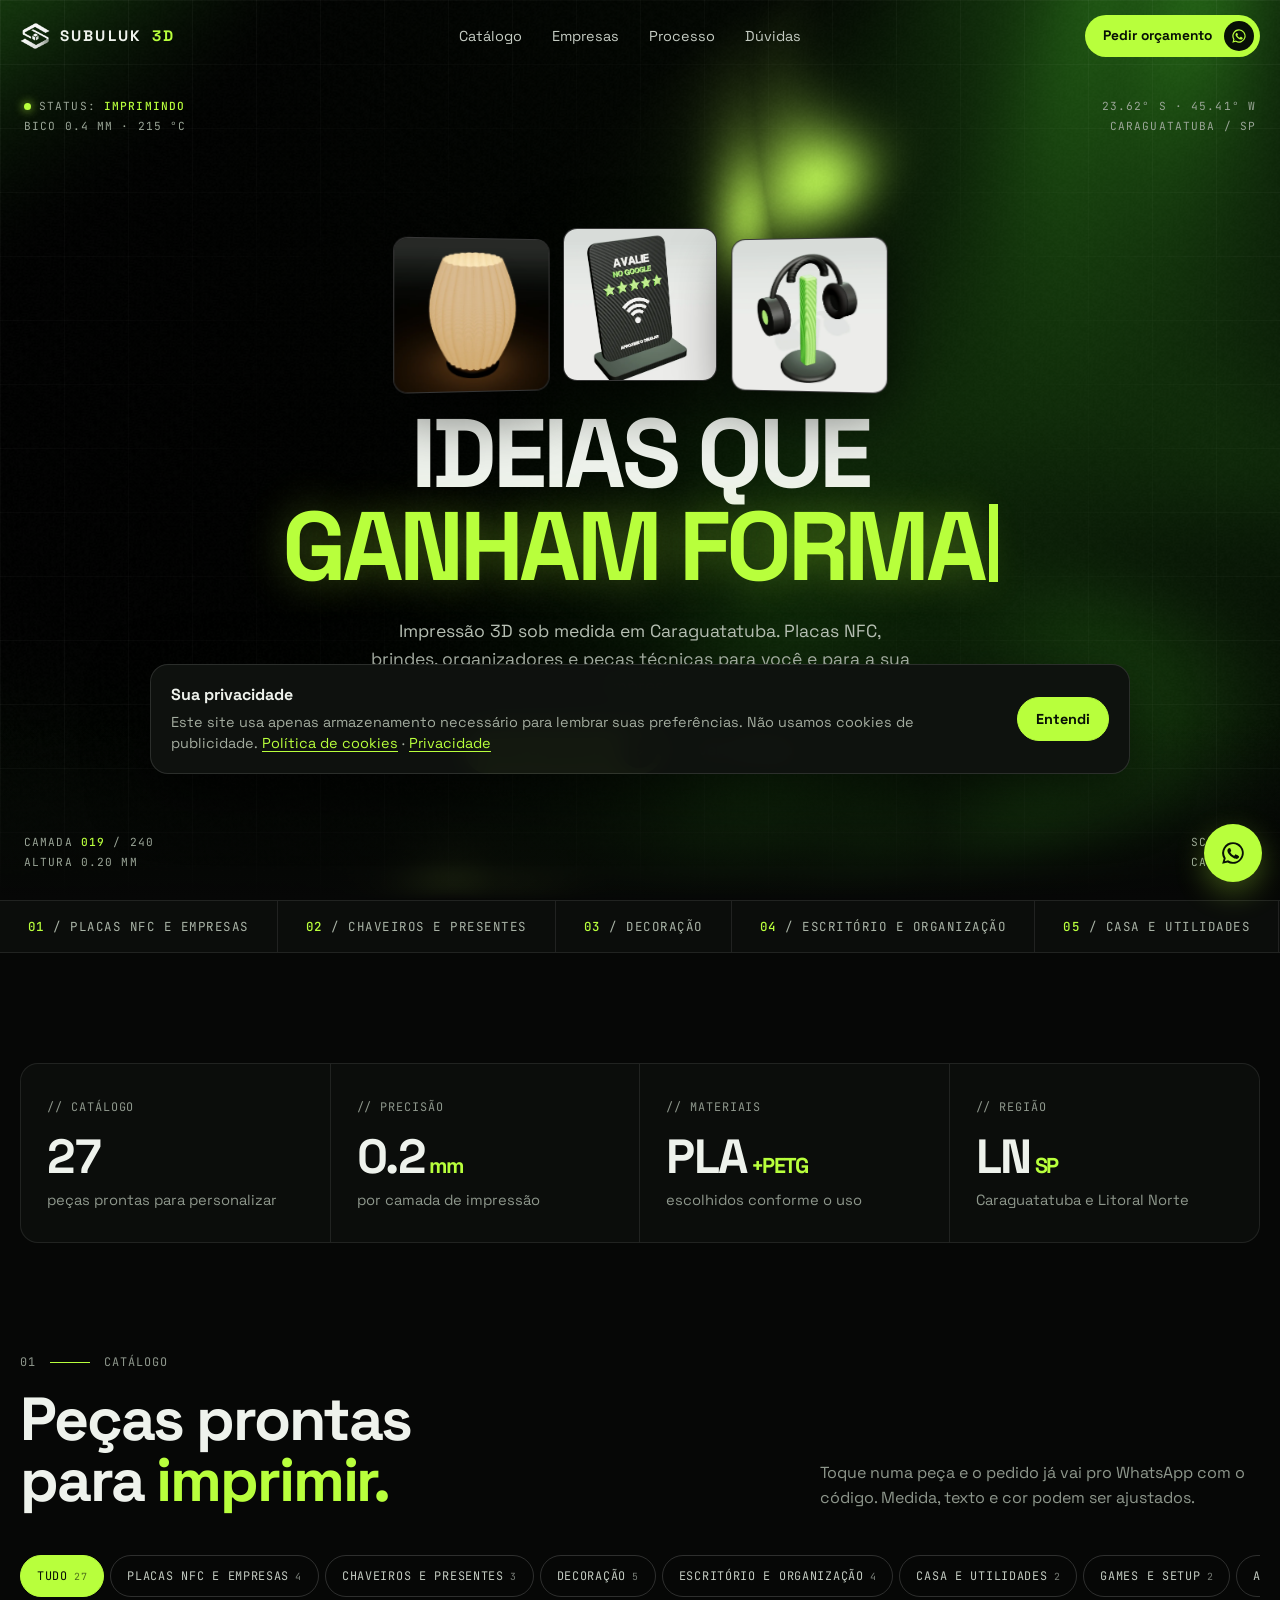
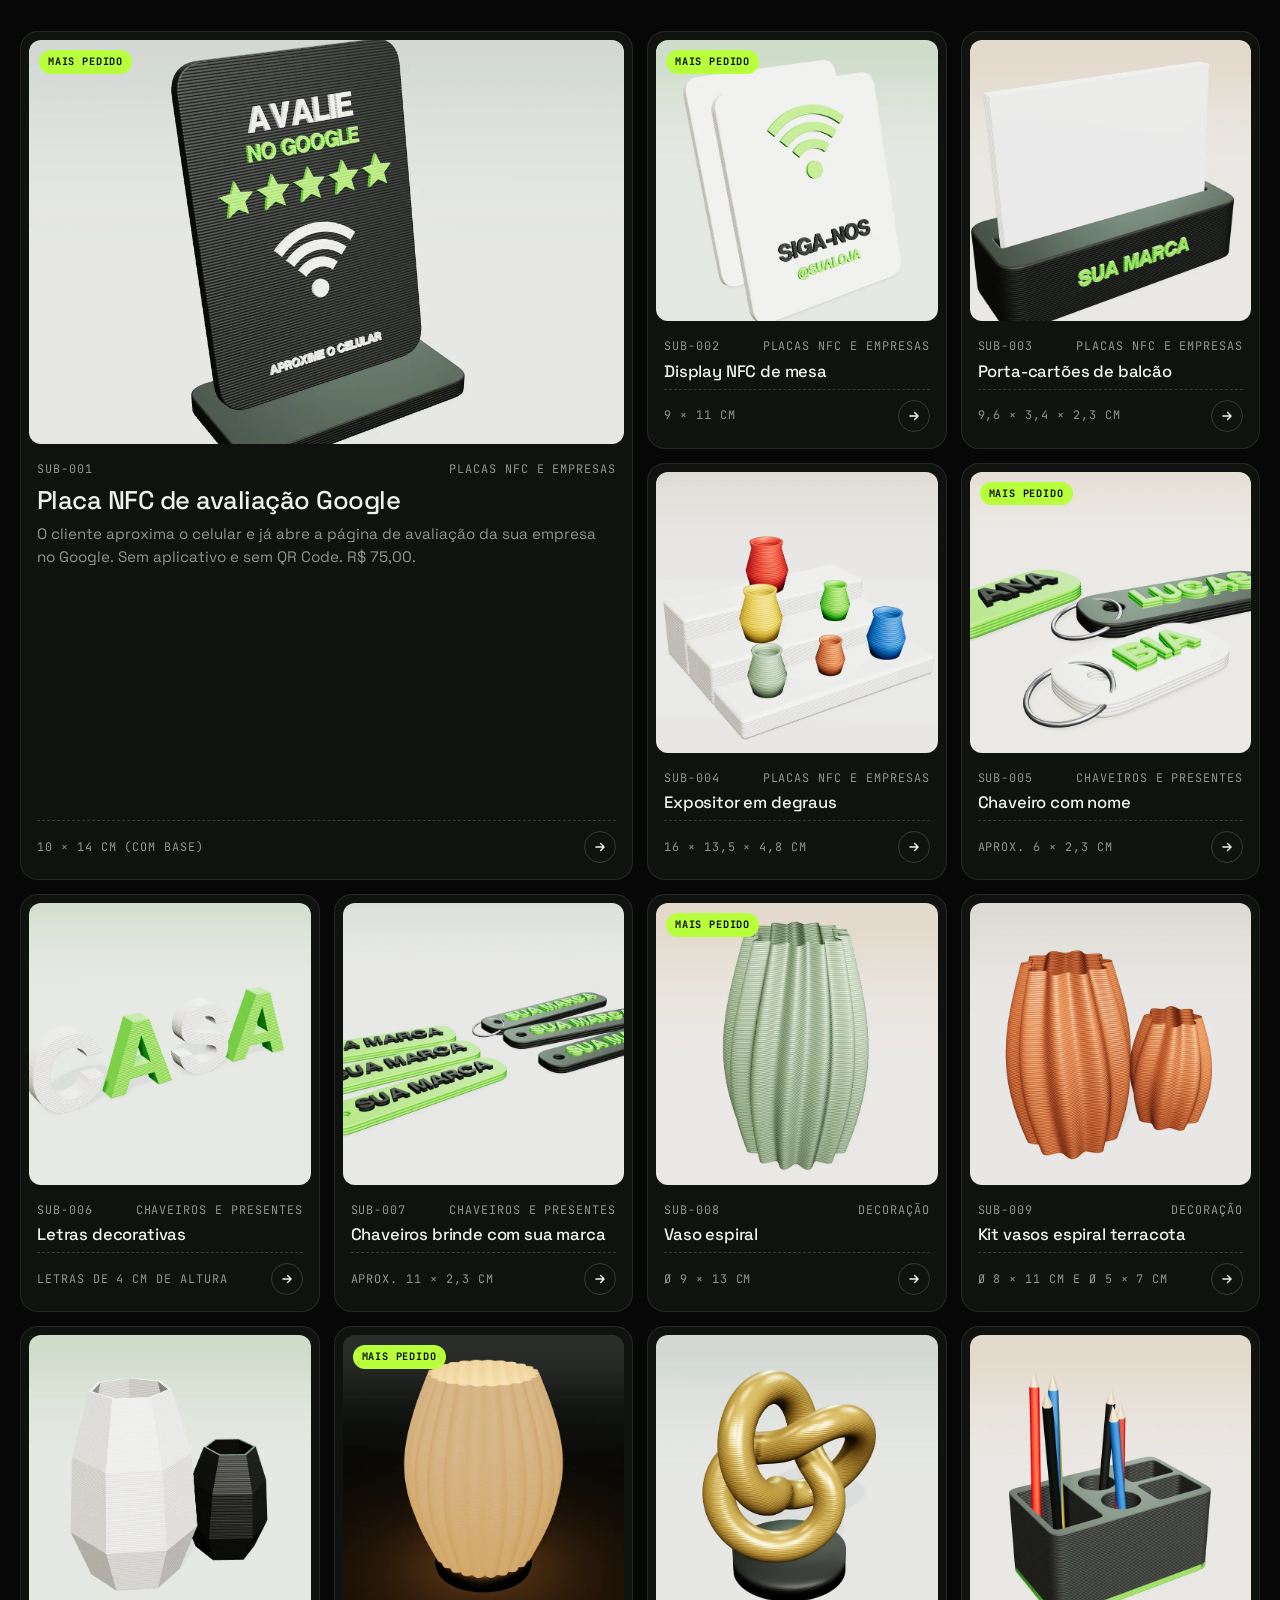
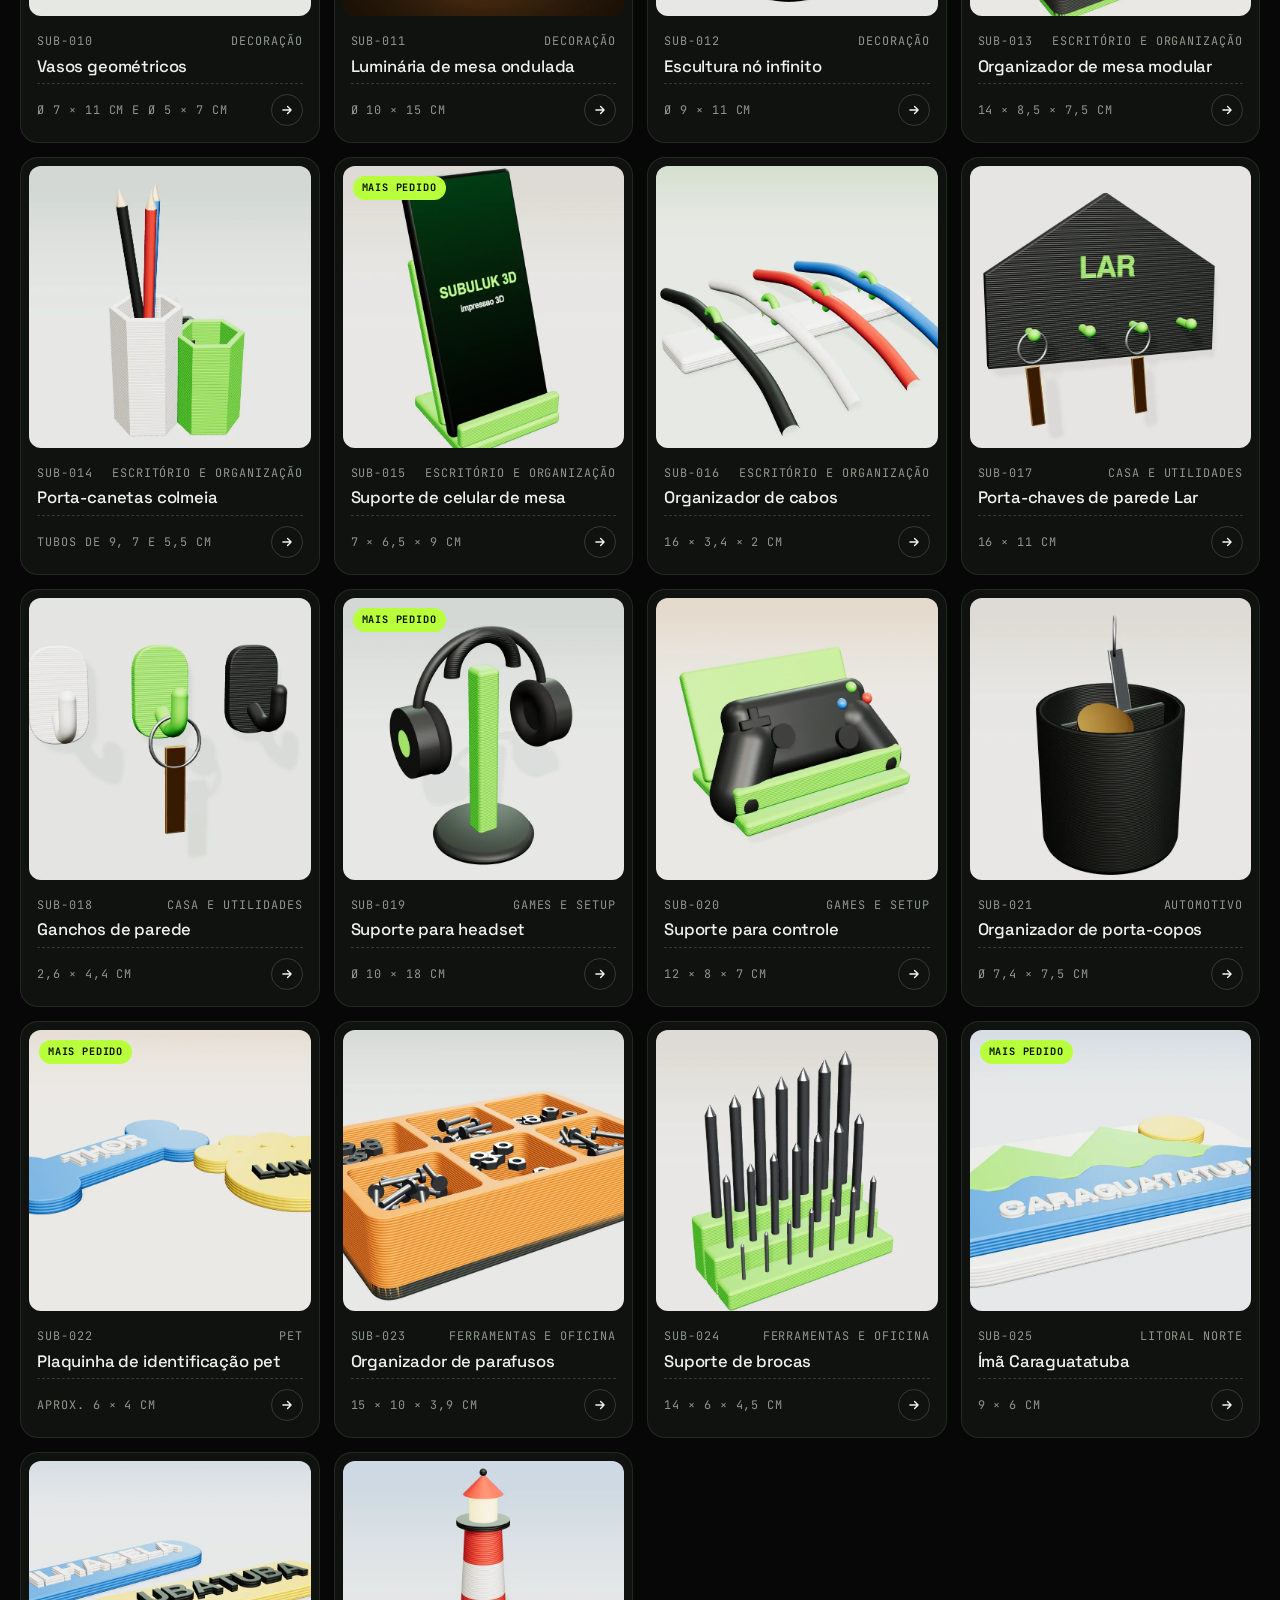
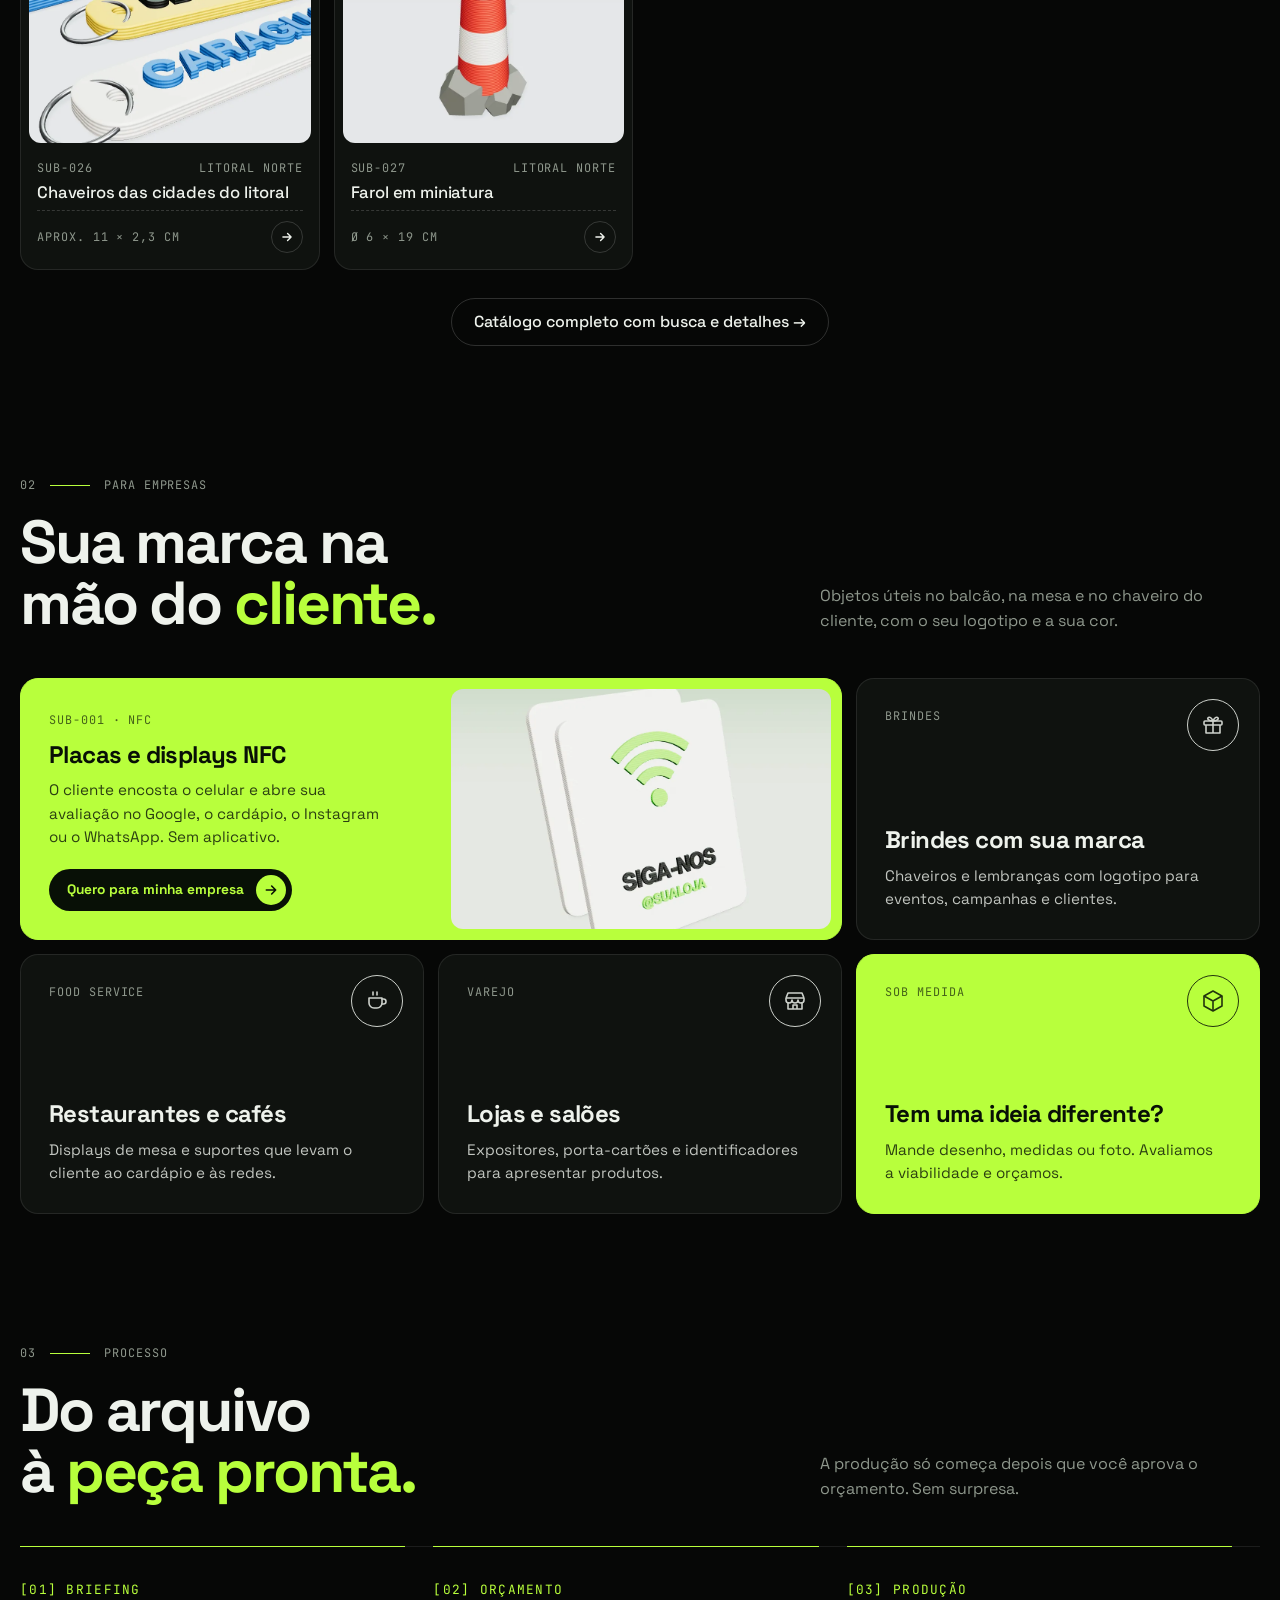
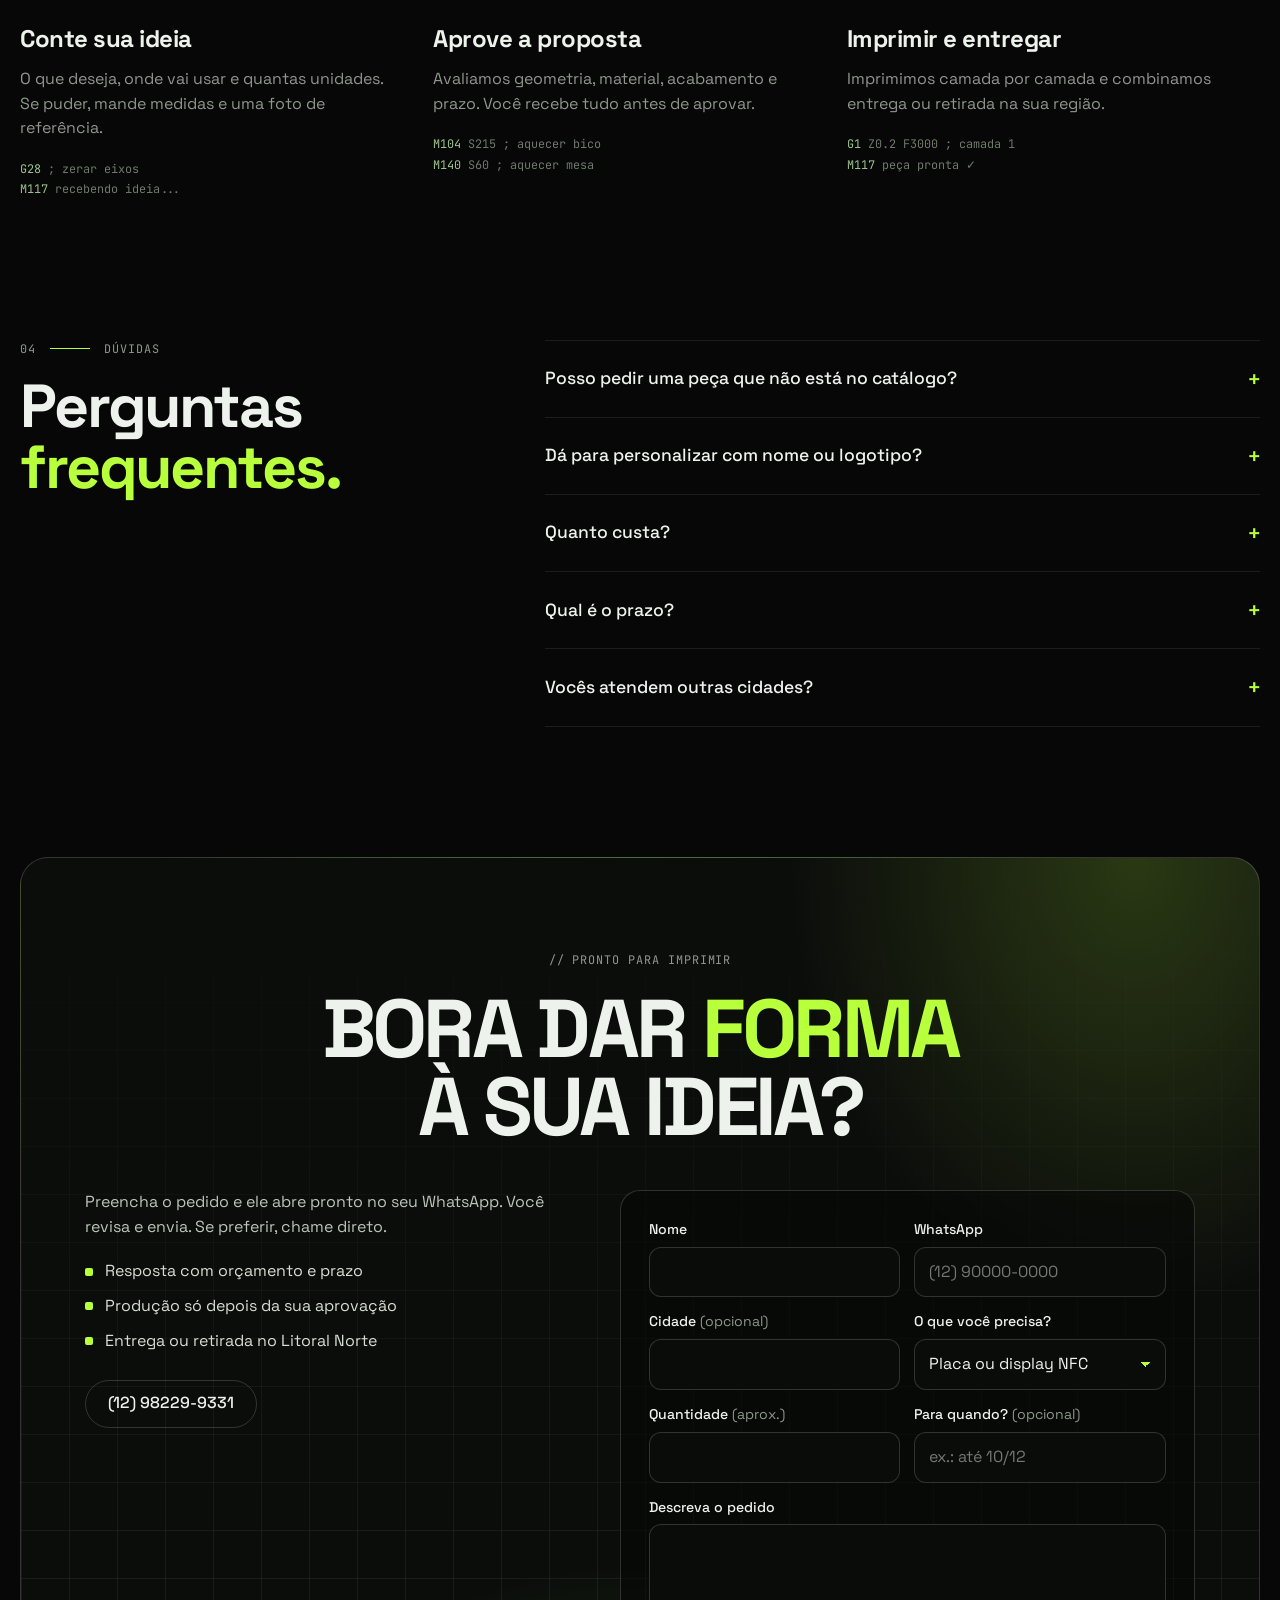
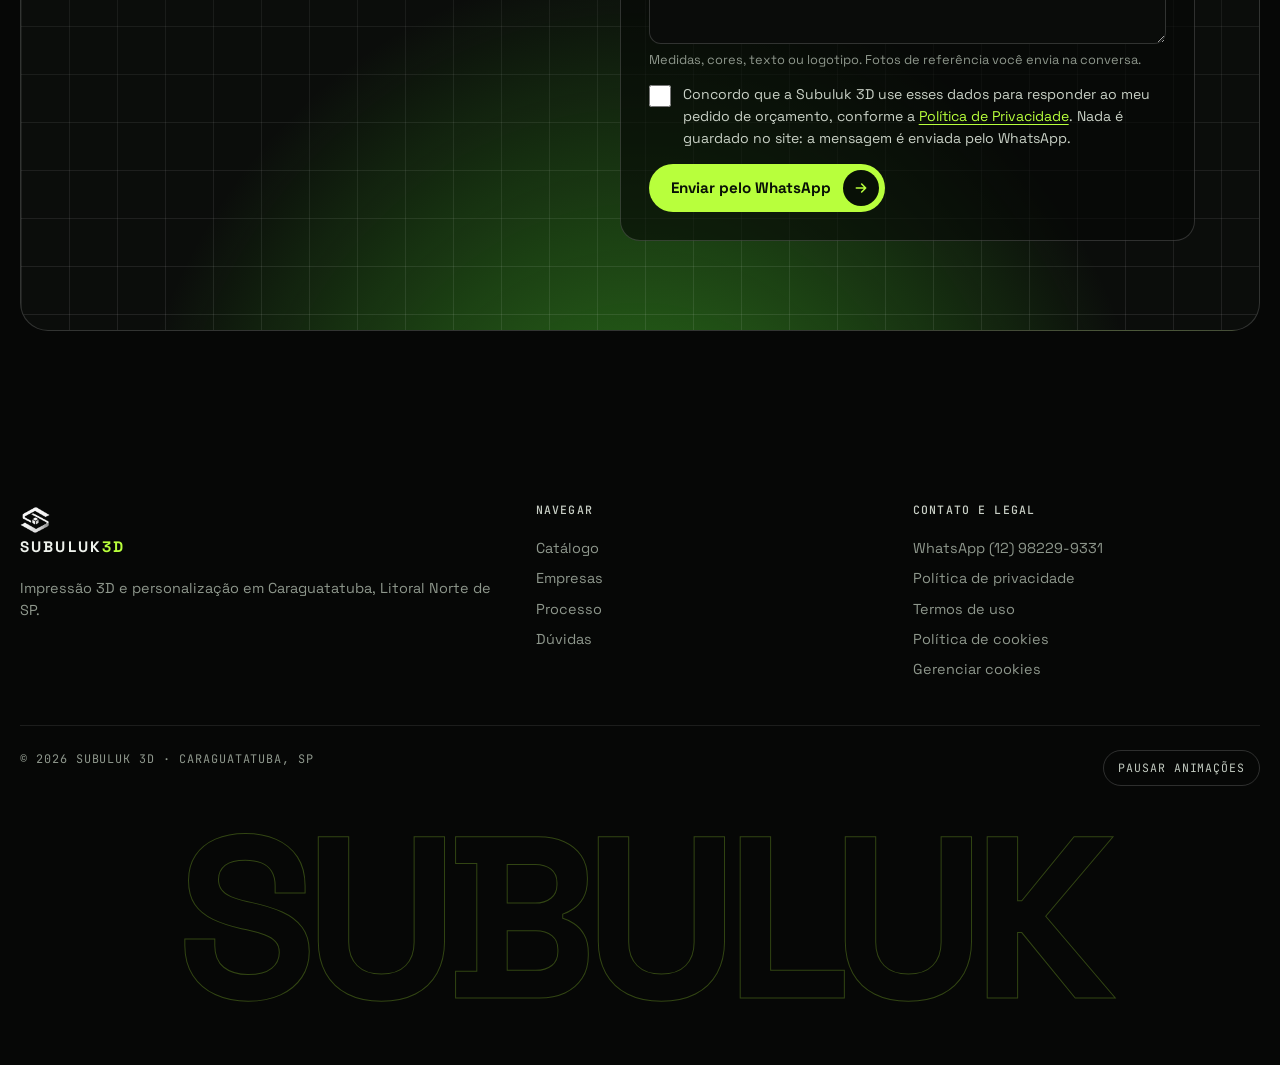
==== commit 081cc63a: "Add LGPD compliance, cookie consent, GA4, legal pages, SEO and accessibility - Cookie banner + prefe" ====
--- a/index.html
+++ b/index.html
@@ -3,10 +3,38 @@
 <head>
 <meta charset="UTF-8">
 <meta name="viewport" content="width=device-width, initial-scale=1">
-<title>Subuluk 3D Lab</title>
-<meta name="description" content="Subuluk 3D em Caraguatatuba: impressão 3D sob medida, placas NFC, chaveiros, organizadores e peças para empresas.">
+<title>Impressão 3D em Caraguatatuba | Subuluk 3D</title>
+<meta name="description" content="Impressão 3D sob medida em Caraguatatuba e Litoral Norte: placas NFC de avaliação Google, chaveiros personalizados, brindes, organizadores e peças para empresas. Orçamento pelo WhatsApp.">
+<link rel="canonical" href="https://subuluk3d.github.io/SITE/">
+<meta name="robots" content="index, follow, max-image-preview:large">
 <meta name="theme-color" content="#060706">
+<meta name="referrer" content="strict-origin-when-cross-origin">
+<meta name="format-detection" content="telephone=no">
+<meta property="og:type" content="website">
+<meta property="og:locale" content="pt_BR">
+<meta property="og:site_name" content="Subuluk 3D">
+<meta property="og:title" content="Subuluk 3D | Impressão 3D sob medida em Caraguatatuba">
+<meta property="og:description" content="Placas NFC, chaveiros, brindes e peças personalizadas impressas em 3D. Peça seu orçamento pelo WhatsApp.">
+<meta property="og:url" content="https://subuluk3d.github.io/SITE/">
+<meta property="og:image" content="https://subuluk3d.github.io/SITE/assets/og-image.jpg">
+<meta property="og:image:width" content="1200">
+<meta property="og:image:height" content="630">
+<meta property="og:image:alt" content="Subuluk 3D, impressão 3D sob medida">
+<meta name="twitter:card" content="summary_large_image">
+<meta name="twitter:title" content="Subuluk 3D | Impressão 3D sob medida">
+<meta name="twitter:description" content="Placas NFC, chaveiros, brindes e peças personalizadas impressas em 3D em Caraguatatuba.">
+<meta name="twitter:image" content="https://subuluk3d.github.io/SITE/assets/og-image.jpg">
 <link rel="icon" type="image/png" href="logo.png">
+<link rel="apple-touch-icon" href="logo.png">
+<link rel="manifest" href="manifest.webmanifest">
+<link rel="stylesheet" href="assets/site.css">
+<script src="assets/site.js"></script>
+<script type="application/ld+json">
+{"@context":"https://schema.org","@graph":[
+{"@type":"LocalBusiness","@id":"https://subuluk3d.github.io/SITE/#negocio","name":"Subuluk 3D","description":"Impressão 3D sob medida e produtos personalizados: placas NFC, chaveiros, brindes, decoração e organizadores.","url":"https://subuluk3d.github.io/SITE/","image":"https://subuluk3d.github.io/SITE/assets/og-image.jpg","logo":"https://subuluk3d.github.io/SITE/logo.png","telephone":"+55-12-98229-9331","priceRange":"$$","address":{"@type":"PostalAddress","addressLocality":"Caraguatatuba","addressRegion":"SP","addressCountry":"BR"},"geo":{"@type":"GeoCoordinates","latitude":-23.6178,"longitude":-45.4128},"areaServed":["Caraguatatuba","São Sebastião","Ilhabela","Ubatuba","Litoral Norte de São Paulo"],"contactPoint":{"@type":"ContactPoint","telephone":"+55-12-98229-9331","contactType":"customer service","availableLanguage":"Portuguese"}},
+{"@type":"WebSite","@id":"https://subuluk3d.github.io/SITE/#site","url":"https://subuluk3d.github.io/SITE/","name":"Subuluk 3D","inLanguage":"pt-BR","publisher":{"@id":"https://subuluk3d.github.io/SITE/#negocio"}}
+]}
+</script>
 <link rel="preconnect" href="https://fonts.googleapis.com">
 <link rel="preconnect" href="https://fonts.gstatic.com" crossorigin>
 <link href="https://fonts.googleapis.com/css2?family=Space+Grotesk:wght@400;500;700&family=JetBrains+Mono:wght@400;500;700&display=swap" rel="stylesheet">
@@ -185,8 +213,54 @@
 .m .rv{opacity:0;transform:translateY(30px);filter:blur(6px);transition:opacity .8s cubic-bezier(.2,.8,.2,1),transform .8s cubic-bezier(.2,.8,.2,1),filter .8s}
 .m .rv.in{opacity:1;transform:none;filter:none}
 
+/* menu mobile */
+.menu-btn{display:none;width:46px;height:46px;border-radius:50%;border:1px solid var(--line2);place-items:center}
+.menu-btn span,.menu-btn span::before,.menu-btn span::after{display:block;width:18px;height:2px;background:var(--ink);position:relative;transition:transform .25s,background .25s}
+.menu-btn span::before,.menu-btn span::after{content:"";position:absolute;left:0}
+.menu-btn span::before{top:-6px}.menu-btn span::after{top:6px}
+.menu-btn[aria-expanded="true"] span{background:transparent}
+.menu-btn[aria-expanded="true"] span::before{transform:translateY(6px) rotate(45deg)}
+.menu-btn[aria-expanded="true"] span::after{transform:translateY(-6px) rotate(-45deg)}
+.hdr-r{display:flex;gap:10px;align-items:center}
+.mnav{position:fixed;inset:72px 0 auto;z-index:39;background:rgba(6,7,6,.97);backdrop-filter:blur(14px);-webkit-backdrop-filter:blur(14px);border-bottom:1px solid var(--line);padding:12px 16px 24px}
+.mnav[hidden]{display:none}
+.mnav a{display:flex;justify-content:space-between;align-items:center;min-height:54px;border-bottom:1px solid var(--line);font-size:1.25rem;font-weight:500}
+.mnav a span{font-family:var(--mono);font-size:.72rem;color:var(--lime)}
+.mnav .pill{margin-top:18px;justify-content:space-between;width:100%;border:0}
+
+/* formulário */
+.cform{display:grid;grid-template-columns:.9fr 1.1fr;gap:clamp(24px,5vw,64px);align-items:start;text-align:left;margin-top:44px}
+.cform .info p{color:#BCC5B9;margin:0 0 20px}
+.cform .info ul{list-style:none;display:grid;gap:10px}
+.cform .info li{display:flex;gap:12px;align-items:center;color:#D6DDD3}
+.cform .info li::before{content:"";flex:none;width:8px;height:8px;border-radius:2px;background:var(--lime)}
+form.qf{display:grid;grid-template-columns:1fr 1fr;gap:14px;background:rgba(6,7,6,.6);border:1px solid var(--line2);border-radius:20px;padding:clamp(18px,3vw,28px)}
+.qf .f{display:flex;flex-direction:column;gap:6px}.qf .full{grid-column:1/-1}
+.qf label{font-size:.88rem;font-weight:500}.qf label .opt{color:var(--mute);font-weight:400}
+.qf input,.qf select,.qf textarea{width:100%;min-height:48px;padding:12px 14px;border-radius:12px;border:1px solid var(--line2);background:#0A0C0A;color:var(--ink);font:inherit;font-size:1rem}
+.qf textarea{min-height:120px;resize:vertical}
+.qf select{appearance:none;background-image:linear-gradient(45deg,transparent 50%,var(--lime) 50%),linear-gradient(135deg,var(--lime) 50%,transparent 50%);background-position:calc(100% - 20px) 50%,calc(100% - 15px) 50%;background-size:5px 5px;background-repeat:no-repeat}
+.qf input:focus,.qf select:focus,.qf textarea:focus{outline:none;border-color:var(--lime);box-shadow:0 0 0 3px rgba(184,255,60,.18)}
+.qf [aria-invalid="true"]{border-color:#FF6B5B}
+.qf .err{color:#FF8A7D;font-size:.82rem;min-height:0}
+.qf .err:empty{display:none}
+.qf .hint{color:var(--mute);font-size:.8rem}
+.qf .chk{display:flex;gap:12px;align-items:flex-start;font-size:.88rem;color:#C9D1C6;font-weight:400}
+.qf .chk input{flex:none;width:22px;height:22px;min-height:0;margin-top:1px;accent-color:var(--lime)}
+.qf .chk a{color:var(--lime);text-decoration:underline;text-underline-offset:3px}
+.qf .send{display:flex;flex-wrap:wrap;gap:14px;align-items:center}
+.qf .send .pill{border:0;cursor:pointer}
+.qf .ok{color:var(--lime);font-size:.9rem}
+.hp{position:absolute!important;left:-9999px!important;width:1px;height:1px;overflow:hidden}
+
+/* rodapé extra */
+.ft button{color:inherit;padding:4px 0;text-align:left}.ft button:hover{color:var(--lime)}
+.pausebtn{font-family:var(--mono);font-size:.72rem;letter-spacing:.08em;text-transform:uppercase;border:1px solid var(--line2);border-radius:999px;padding:8px 14px;color:#C2CAC0;min-height:36px}
+.pausebtn:hover{border-color:var(--lime);color:var(--lime)}
+
 @media(max-width:1020px){
-  .links{display:none}
+  .links{display:none}.menu-btn{display:grid}
+  .cform{grid-template-columns:1fr}
   .grid{grid-template-columns:repeat(3,1fr)}
   .stats{grid-template-columns:1fr 1fr}.stat:nth-child(2){border-right:0}.stat:nth-child(-n+2){border-bottom:1px solid var(--line)}
   .svc{grid-template-columns:1fr 1fr}.sv.wide{grid-column:span 2}
@@ -204,6 +278,7 @@
   section{padding:76px 0}
   .ft{grid-template-columns:1fr}
   .nav .pill .t{display:none}.nav .pill{padding-left:6px}
+  form.qf{grid-template-columns:1fr}
 }
 @media(prefers-reduced-motion:reduce){*{animation:none!important;transition:none!important}.m .rv{opacity:1;transform:none;filter:none}html{scroll-behavior:auto}}
 </style>
@@ -224,16 +299,25 @@
 <header id="hdr"><div class="wrap nav">
   <a class="brand" href="#inicio" aria-label="Subuluk 3D, início"><img src="logo.png" alt="" width="30" height="30">SUBULUK<b>3D</b></a>
   <nav class="links" aria-label="Menu principal"><a href="#catalogo">Catálogo</a><a href="#empresas">Empresas</a><a href="#processo">Processo</a><a href="#duvidas">Dúvidas</a></nav>
-  <a class="pill sm" href="#contato" data-wa><span class="t">Pedir orçamento</span><span class="ar"><svg aria-hidden="true"><use href="#i-wa"/></svg></span></a>
+  <div class="hdr-r">
+    <a class="pill sm" href="#contato" data-wa aria-label="Pedir orçamento pelo WhatsApp"><span class="t">Pedir orçamento</span><span class="ar"><svg aria-hidden="true"><use href="#i-wa"/></svg></span></a>
+    <button class="menu-btn" type="button" aria-expanded="false" aria-controls="mnav" aria-label="Abrir menu"><span></span></button>
+  </div>
 </div></header>
+<nav class="mnav" id="mnav" aria-label="Menu" hidden>
+  <a href="#catalogo">Catálogo <span>01</span></a><a href="#empresas">Empresas <span>02</span></a><a href="#processo">Processo <span>03</span></a><a href="#duvidas">Dúvidas <span>04</span></a><a href="#contato">Orçamento <span>05</span></a>
+  <a class="pill" href="#" data-wa>Chamar no WhatsApp<span class="ar"><svg aria-hidden="true"><use href="#i-wa"/></svg></span></a>
+</nav>
 
 <main id="inicio">
 <section class="hero" aria-label="Apresentação">
   <canvas id="gl" aria-hidden="true"></canvas>
+  <div aria-hidden="true">
   <div class="hud tl"><span class="dot"></span>Status: <b>imprimindo</b><br>Bico 0.4 mm · 215 °C</div>
   <div class="hud tr">23.62° S · 45.41° W<br>Caraguatatuba / SP</div>
   <div class="hud bl">Camada <b id="layer">001</b> / 240<br>Altura 0.20 mm</div>
   <div class="hud br">Scroll ↓<br>Catálogo</div>
+  </div>
   <div class="wrap hc">
     <div class="shots rv">
       <div class="shot"><img src="fotos/produtos/luminaria.webp" alt="Luminária ondulada impressa em 3D"></div>
@@ -267,6 +351,7 @@
   </div>
   <div class="tabs" role="group" aria-label="Filtrar por categoria" id="tabs"></div>
   <div class="grid" id="grid" aria-live="polite"></div>
+  <p style="margin-top:28px;text-align:center"><a class="ghost" href="catalogo.html">Catálogo completo com busca e detalhes →</a></p>
 </div></section>
 
 <section id="empresas" style="padding-top:20px"><div class="wrap">
@@ -316,8 +401,25 @@
   <div class="final rv">
     <span class="mono">// Pronto para imprimir</span>
     <h2 style="margin-top:18px">Bora dar <em>forma</em><br>à sua ideia?</h2>
-    <p>Mande o que precisa, a quantidade e uma foto de referência. A gente responde com o orçamento no WhatsApp.</p>
-    <div class="cta"><a class="pill" href="#" data-wa>Chamar no WhatsApp<span class="ar"><svg aria-hidden="true"><use href="#i-wa"/></svg></span></a><span class="ghost" style="cursor:default">(12) 98229-9331</span></div>
+    <div class="cform">
+      <div class="info">
+        <p>Preencha o pedido e ele abre pronto no seu WhatsApp. Você revisa e envia. Se preferir, chame direto.</p>
+        <ul><li>Resposta com orçamento e prazo</li><li>Produção só depois da sua aprovação</li><li>Entrega ou retirada no Litoral Norte</li></ul>
+        <div class="cta" style="justify-content:flex-start;margin-top:26px"><a class="ghost" href="#" data-wa><span data-wa-label>(12) 98229-9331</span></a></div>
+      </div>
+      <form class="qf" id="qf" novalidate aria-describedby="qf-priv">
+        <div class="f"><label for="f-nome">Nome</label><input id="f-nome" name="nome" autocomplete="name" required maxlength="80" aria-describedby="e-nome"><span class="err" id="e-nome" aria-live="polite"></span></div>
+        <div class="f"><label for="f-tel">WhatsApp</label><input id="f-tel" name="tel" type="tel" inputmode="tel" autocomplete="tel-national" required maxlength="20" placeholder="(12) 90000-0000" aria-describedby="e-tel"><span class="err" id="e-tel" aria-live="polite"></span></div>
+        <div class="f"><label for="f-cidade">Cidade <span class="opt">(opcional)</span></label><input id="f-cidade" name="cidade" autocomplete="address-level2" maxlength="60"></div>
+        <div class="f"><label for="f-tipo">O que você precisa?</label><select id="f-tipo" name="tipo"><option>Placa ou display NFC</option><option>Chaveiros e brindes</option><option>Decoração</option><option>Organização e escritório</option><option>Peça sob medida</option><option>Outro</option></select></div>
+        <div class="f"><label for="f-qtd">Quantidade <span class="opt">(aprox.)</span></label><input id="f-qtd" name="qtd" inputmode="numeric" maxlength="10"></div>
+        <div class="f"><label for="f-prazo">Para quando? <span class="opt">(opcional)</span></label><input id="f-prazo" name="prazo" maxlength="40" placeholder="ex.: até 10/12"></div>
+        <div class="f full"><label for="f-msg">Descreva o pedido</label><textarea id="f-msg" name="msg" required maxlength="1200" aria-describedby="h-msg e-msg"></textarea><span class="hint" id="h-msg">Medidas, cores, texto ou logotipo. Fotos de referência você envia na conversa.</span><span class="err" id="e-msg" aria-live="polite"></span></div>
+        <div class="hp" aria-hidden="true"><label for="f-site">Não preencha</label><input id="f-site" name="site" tabindex="-1" autocomplete="off"></div>
+        <div class="f full"><label class="chk"><input type="checkbox" id="f-ok" name="ok" required aria-describedby="e-ok"><span id="qf-priv">Concordo que a Subuluk 3D use esses dados para responder ao meu pedido de orçamento, conforme a <a href="privacidade.html">Política de Privacidade</a>. Nada é guardado no site: a mensagem é enviada pelo WhatsApp.</span></label><span class="err" id="e-ok" aria-live="polite"></span></div>
+        <div class="full send"><button class="pill" type="submit">Enviar pelo WhatsApp<span class="ar"><svg aria-hidden="true"><use href="#i-ar"/></svg></span></button><span class="ok" id="qf-ok" role="status"></span></div>
+      </form>
+    </div>
   </div>
 </div></section>
 </main>
@@ -326,9 +428,9 @@
   <div class="ft">
     <div><a class="brand" href="#inicio"><img src="logo.png" alt="" width="28" height="28">SUBULUK<b>3D</b></a><p>Impressão 3D e personalização em Caraguatatuba, Litoral Norte de SP.</p></div>
     <div><h4>Navegar</h4><a href="#catalogo">Catálogo</a><a href="#empresas">Empresas</a><a href="#processo">Processo</a><a href="#duvidas">Dúvidas</a></div>
-    <div><h4>Contato</h4><a href="#" data-wa>WhatsApp (12) 98229-9331</a><a href="privacidade.html">Política de privacidade</a></div>
-  </div>
-  <div class="copy"><span class="mono">© 2026 Subuluk 3D</span><span class="mono">Feito camada por camada</span></div>
+    <div><h4>Contato e legal</h4><a href="#" data-wa>WhatsApp <span data-wa-label>(12) 98229-9331</span></a><a href="privacidade.html">Política de privacidade</a><a href="termos.html">Termos de uso</a><a href="cookies.html">Política de cookies</a><button type="button" data-cookie-prefs>Gerenciar cookies</button></div>
+  </div>
+  <div class="copy"><span class="mono">© 2026 Subuluk 3D · Caraguatatuba, SP</span><button type="button" class="pausebtn" data-pause aria-pressed="false">Pausar animações</button></div>
   <div class="big-word" aria-hidden="true">SUBULUK</div>
 </div></footer>
 
@@ -371,13 +473,17 @@
   function size(){var d=Math.min(devicePixelRatio||1,1.5)*.7;c.width=Math.round(c.clientWidth*d);c.height=Math.round(c.clientHeight*d);gl.viewport(0,0,c.width,c.height)}
   addEventListener("resize",size);size();
   addEventListener("pointermove",function(e){tx=e.clientX/innerWidth-.5;ty=.5-e.clientY/innerHeight});
-  new IntersectionObserver(function(es){vis=es[0].isIntersecting;if(vis&&!reduce)requestAnimationFrame(loop)}).observe(c);
+  new IntersectionObserver(function(es){vis=es[0].isIntersecting;kick()}).observe(c);
   var layer=document.getElementById("layer");
   function draw(now){mx+=(tx-mx)*.04;my+=(ty-my)*.04;
     gl.uniform2f(uR,c.width,c.height);gl.uniform1f(uT,(now-t0)/1000);gl.uniform2f(uM,mx,my);gl.drawArrays(gl.TRIANGLES,0,3);
     if(layer)layer.textContent=String(1+Math.floor((now-t0)/400)%240).padStart(3,"0");}
-  function loop(now){if(!vis)return;draw(now);requestAnimationFrame(loop)}
-  if(reduce)draw(t0+8000);else requestAnimationFrame(loop);
+  function paused(){return window.SBK&&SBK.isPaused&&SBK.isPaused()}
+  var running=false;
+  function loop(now){if(!vis||paused()){running=false;return}running=true;draw(now);requestAnimationFrame(loop)}
+  function kick(){if(!running&&!reduce&&vis&&!paused()){running=true;requestAnimationFrame(loop)}}
+  document.addEventListener("sbk:pause",kick);
+  draw(t0+8000);if(!reduce)kick();
 })();
 
 /* ===== Conteúdo / catálogo ===== */
@@ -419,6 +525,45 @@
     document.querySelectorAll(".rv,.ps").forEach(function(el){var s=el.parentElement.children,i=Array.prototype.indexOf.call(s,el);el.style.transitionDelay=Math.min(i,4)*90+"ms";io.observe(el)});
   } else document.querySelectorAll(".ps").forEach(function(el){el.classList.add("in")});
 }
+
+/* ===== Menu mobile (teclado: Esc fecha, foco volta ao botão) ===== */
+(function(){
+  var btn=document.querySelector(".menu-btn"),nav=document.getElementById("mnav");if(!btn)return;
+  function set(o){btn.setAttribute("aria-expanded",o);btn.setAttribute("aria-label",o?"Fechar menu":"Abrir menu");nav.hidden=!o;if(o)nav.querySelector("a").focus()}
+  btn.addEventListener("click",function(){set(nav.hidden)});
+  nav.addEventListener("click",function(e){if(e.target.closest("a"))set(false)});
+  document.addEventListener("keydown",function(e){if(e.key==="Escape"&&!nav.hidden){set(false);btn.focus()}});
+  matchMedia("(min-width:1021px)").addEventListener("change",function(m){if(m.matches)set(false)});
+})();
+
+/* ===== Formulário de orçamento (LGPD: nada é armazenado; abre o WhatsApp) ===== */
+(function(){
+  var f=document.getElementById("qf");if(!f)return;
+  var ok=document.getElementById("qf-ok");
+  function err(id,msg){var i=document.getElementById(id),e=document.getElementById("e-"+id.replace("f-",""));i.setAttribute("aria-invalid",msg?"true":"false");e.textContent=msg||"";return !msg}
+  f.addEventListener("input",function(e){if(e.target.getAttribute("aria-invalid")==="true")e.target.setAttribute("aria-invalid","false")});
+  f.addEventListener("submit",function(e){
+    e.preventDefault();ok.textContent="";
+    if(f.site.value)return; // robô
+    var tel=f.tel.value.replace(/\D/g,"");
+    var v=[err("f-nome",f.nome.value.trim().length<2?"Informe seu nome.":""),
+           err("f-tel",tel.length<10||tel.length>13?"Informe um WhatsApp com DDD.":""),
+           err("f-msg",f.msg.value.trim().length<5?"Conte um pouco do que você precisa.":""),
+           err("f-ok",!f.ok.checked?"Para enviar, marque a concordância com o uso dos dados.":"")];
+    var bad=f.querySelector('[aria-invalid="true"]');if(bad){bad.focus();return}
+    var L=["Olá! Quero um orçamento pelo site da Subuluk 3D.","","*Nome:* "+f.nome.value.trim(),"*WhatsApp:* "+f.tel.value.trim()];
+    if(f.cidade.value.trim())L.push("*Cidade:* "+f.cidade.value.trim());
+    L.push("*Tipo:* "+f.tipo.value);
+    if(f.qtd.value.trim())L.push("*Quantidade:* "+f.qtd.value.trim());
+    if(f.prazo.value.trim())L.push("*Prazo:* "+f.prazo.value.trim());
+    L.push("","*Pedido:* "+f.msg.value.trim());
+    var url="https://wa.me/"+((window.SBK&&SBK.config.WHATSAPP)||"5512982299331")+"?text="+encodeURIComponent(L.join("\n"));
+    if(window.SBK)SBK.track("generate_lead",{form_name:"orcamento",lead_type:f.tipo.value});
+    var w=window.open(url,"_blank");if(w)w.opener=null;else location.href=url;
+    ok.textContent="Pronto! Abrimos o WhatsApp com o seu pedido. É só tocar em enviar.";
+    f.reset();
+  });
+})();
 </script>
 </body>
 </html>
--- a/assets/site.css
+++ b/assets/site.css
@@ -0,0 +1,66 @@
+/* Subuluk 3D — estilos compartilhados: aviso de cookies, preferências, páginas legais */
+:root{--sb-bg:#060706;--sb-bg2:#0B0D0B;--sb-panel:#0F120F;--sb-line:rgba(255,255,255,.12);--sb-ink:#EEF2EC;--sb-mute:#A3AC9F;--sb-lime:#B8FF3C;--sb-on:#081006}
+html.ck-lock{overflow:hidden}
+html.paused *,html.paused *::before,html.paused *::after{animation-play-state:paused!important}
+
+/* aviso */
+.ck-banner{position:fixed;left:16px;right:16px;bottom:16px;z-index:200;font-family:"Space Grotesk",system-ui,sans-serif;color:var(--sb-ink)}
+.ck-banner[hidden]{display:none}
+.ck-in{max-width:980px;margin:auto;background:rgba(15,18,15,.97);backdrop-filter:blur(12px);-webkit-backdrop-filter:blur(12px);border:1px solid var(--sb-line);border-radius:18px;padding:18px 20px;display:flex;gap:20px;align-items:center;box-shadow:0 20px 60px rgba(0,0,0,.6)}
+.ck-tx h2{font-size:1rem;margin:0 0 4px}
+.ck-tx p{font-size:.9rem;color:var(--sb-mute);margin:0;line-height:1.5}
+.ck-tx a{color:var(--sb-lime);text-decoration:underline;text-underline-offset:3px}
+.ck-act{display:flex;gap:8px;flex:none;flex-wrap:wrap}
+.ck-btn{min-height:44px;padding:0 18px;border-radius:999px;border:1px solid var(--sb-lime);background:var(--sb-lime);color:var(--sb-on);font:700 .9rem "Space Grotesk",system-ui,sans-serif;cursor:pointer}
+.ck-btn.ghost{background:transparent;color:var(--sb-ink);border-color:var(--sb-line)}
+.ck-btn:hover{filter:brightness(1.08)}.ck-btn.ghost:hover{border-color:var(--sb-lime)}
+.ck-btn:focus-visible,.ck-sw input:focus-visible+span{outline:2px solid var(--sb-lime);outline-offset:3px}
+
+/* preferências */
+.ck-modal{position:fixed;inset:0;z-index:210;background:rgba(0,0,0,.7);display:grid;place-items:center;padding:16px;font-family:"Space Grotesk",system-ui,sans-serif;color:var(--sb-ink)}
+.ck-modal[hidden]{display:none}
+.ck-box{width:min(560px,100%);max-height:90vh;overflow:auto;background:var(--sb-panel);border:1px solid var(--sb-line);border-radius:20px;padding:26px}
+.ck-box h2{font-size:1.3rem;margin:0 0 8px}.ck-box>p{color:var(--sb-mute);font-size:.92rem;margin:0 0 16px}
+.ck-row{display:flex;justify-content:space-between;align-items:center;gap:16px;padding:14px 0;border-top:1px solid var(--sb-line)}
+.ck-row strong{display:block;font-size:.98rem}.ck-row span{font-size:.85rem;color:var(--sb-mute)}
+.ck-on,.ck-off{flex:none;font-family:"JetBrains Mono",monospace;font-size:.7rem!important;text-transform:uppercase;letter-spacing:.06em}
+.ck-on{color:var(--sb-lime)!important}
+.ck-sw{position:relative;flex:none;width:52px;height:30px;cursor:pointer}
+.ck-sw input{position:absolute;inset:0;opacity:0;margin:0;cursor:pointer}
+.ck-sw span{position:absolute;inset:0;border-radius:999px;background:#2a2f2a;transition:background .2s}
+.ck-sw span::after{content:"";position:absolute;top:4px;left:4px;width:22px;height:22px;border-radius:50%;background:#fff;transition:transform .2s}
+.ck-sw input:checked+span{background:var(--sb-lime)}.ck-sw input:checked+span::after{transform:translateX(22px);background:var(--sb-on)}
+.ck-sw input:disabled+span{opacity:.4}
+.ck-foot{display:flex;justify-content:flex-end;gap:8px;margin-top:18px;flex-wrap:wrap}
+@media(max-width:720px){.ck-in{flex-direction:column;align-items:stretch}.ck-act{justify-content:stretch}.ck-act .ck-btn{flex:1}}
+@media(prefers-reduced-motion:reduce){.ck-sw span,.ck-sw span::after{transition:none}}
+
+/* páginas legais */
+.lg{margin:0;background:var(--sb-bg);color:var(--sb-ink);font:1rem/1.7 "Space Grotesk",system-ui,sans-serif;-webkit-font-smoothing:antialiased}
+.lg a{color:var(--sb-lime)}
+.lg .skip{position:absolute;left:-999px}.lg .skip:focus{left:12px;top:12px;background:var(--sb-lime);color:var(--sb-on);padding:8px 12px;z-index:99}
+.lg :focus-visible{outline:2px solid var(--sb-lime);outline-offset:3px;border-radius:4px}
+.lg-w{width:min(860px,100% - 32px);margin:auto}
+.lg-h{border-bottom:1px solid var(--sb-line);background:rgba(6,7,6,.9);position:sticky;top:0;z-index:20;backdrop-filter:blur(10px)}
+.lg-h .lg-w{display:flex;justify-content:space-between;align-items:center;height:68px;gap:16px}
+.lg-brand{display:flex;align-items:center;gap:10px;font-weight:700;letter-spacing:.14em;color:var(--sb-ink)!important;text-decoration:none}
+.lg-brand img{width:28px;height:28px}.lg-brand b{color:var(--sb-lime)}
+.lg-h nav{display:flex;gap:18px;font-size:.9rem;flex-wrap:wrap}.lg-h nav a{color:#C5CCC3;text-decoration:none}.lg-h nav a:hover,.lg-h nav a[aria-current]{color:var(--sb-lime)}
+.lg main{padding:56px 0 80px}
+.lg .kick{font-family:"JetBrains Mono",monospace;font-size:.74rem;letter-spacing:.1em;text-transform:uppercase;color:var(--sb-lime)}
+.lg h1{font-size:clamp(2.1rem,5vw,3.2rem);line-height:1.05;letter-spacing:-.03em;margin:10px 0 10px}
+.lg .upd{color:var(--sb-mute);font-size:.9rem}
+.lg h2{font-size:1.3rem;margin:40px 0 10px;letter-spacing:-.01em}
+.lg h3{font-size:1.05rem;margin:22px 0 6px}
+.lg p,.lg li{color:#C3CBC0}.lg ul,.lg ol{padding-left:22px}.lg li{margin:4px 0}
+.lg .box{background:var(--sb-panel);border:1px solid var(--sb-line);border-radius:14px;padding:18px 20px;margin:22px 0}
+.lg .toc{columns:2;font-size:.92rem}
+.lg table{width:100%;border-collapse:collapse;font-size:.9rem;margin:14px 0;display:block;overflow-x:auto}
+.lg th,.lg td{border-bottom:1px solid var(--sb-line);padding:10px 8px;text-align:left;vertical-align:top}
+.lg th{color:var(--sb-ink);font-weight:700;white-space:nowrap}
+.lg .btn{display:inline-flex;align-items:center;min-height:44px;padding:0 20px;border-radius:999px;background:var(--sb-lime);color:var(--sb-on);font-weight:700;text-decoration:none;border:0;font:inherit;font-weight:700;cursor:pointer}
+.lg-f{border-top:1px solid var(--sb-line);padding:32px 0;color:var(--sb-mute);font-size:.9rem}
+.lg-f .lg-w{display:flex;justify-content:space-between;gap:16px;flex-wrap:wrap}
+.lg-f nav{display:flex;gap:16px;flex-wrap:wrap}.lg-f a,.lg-f button{color:#C5CCC3;text-decoration:none;background:none;border:0;font:inherit;cursor:pointer;padding:0}
+.lg-f a:hover,.lg-f button:hover{color:var(--sb-lime)}
+@media(max-width:640px){.lg .toc{columns:1}.lg-h nav{display:none}}
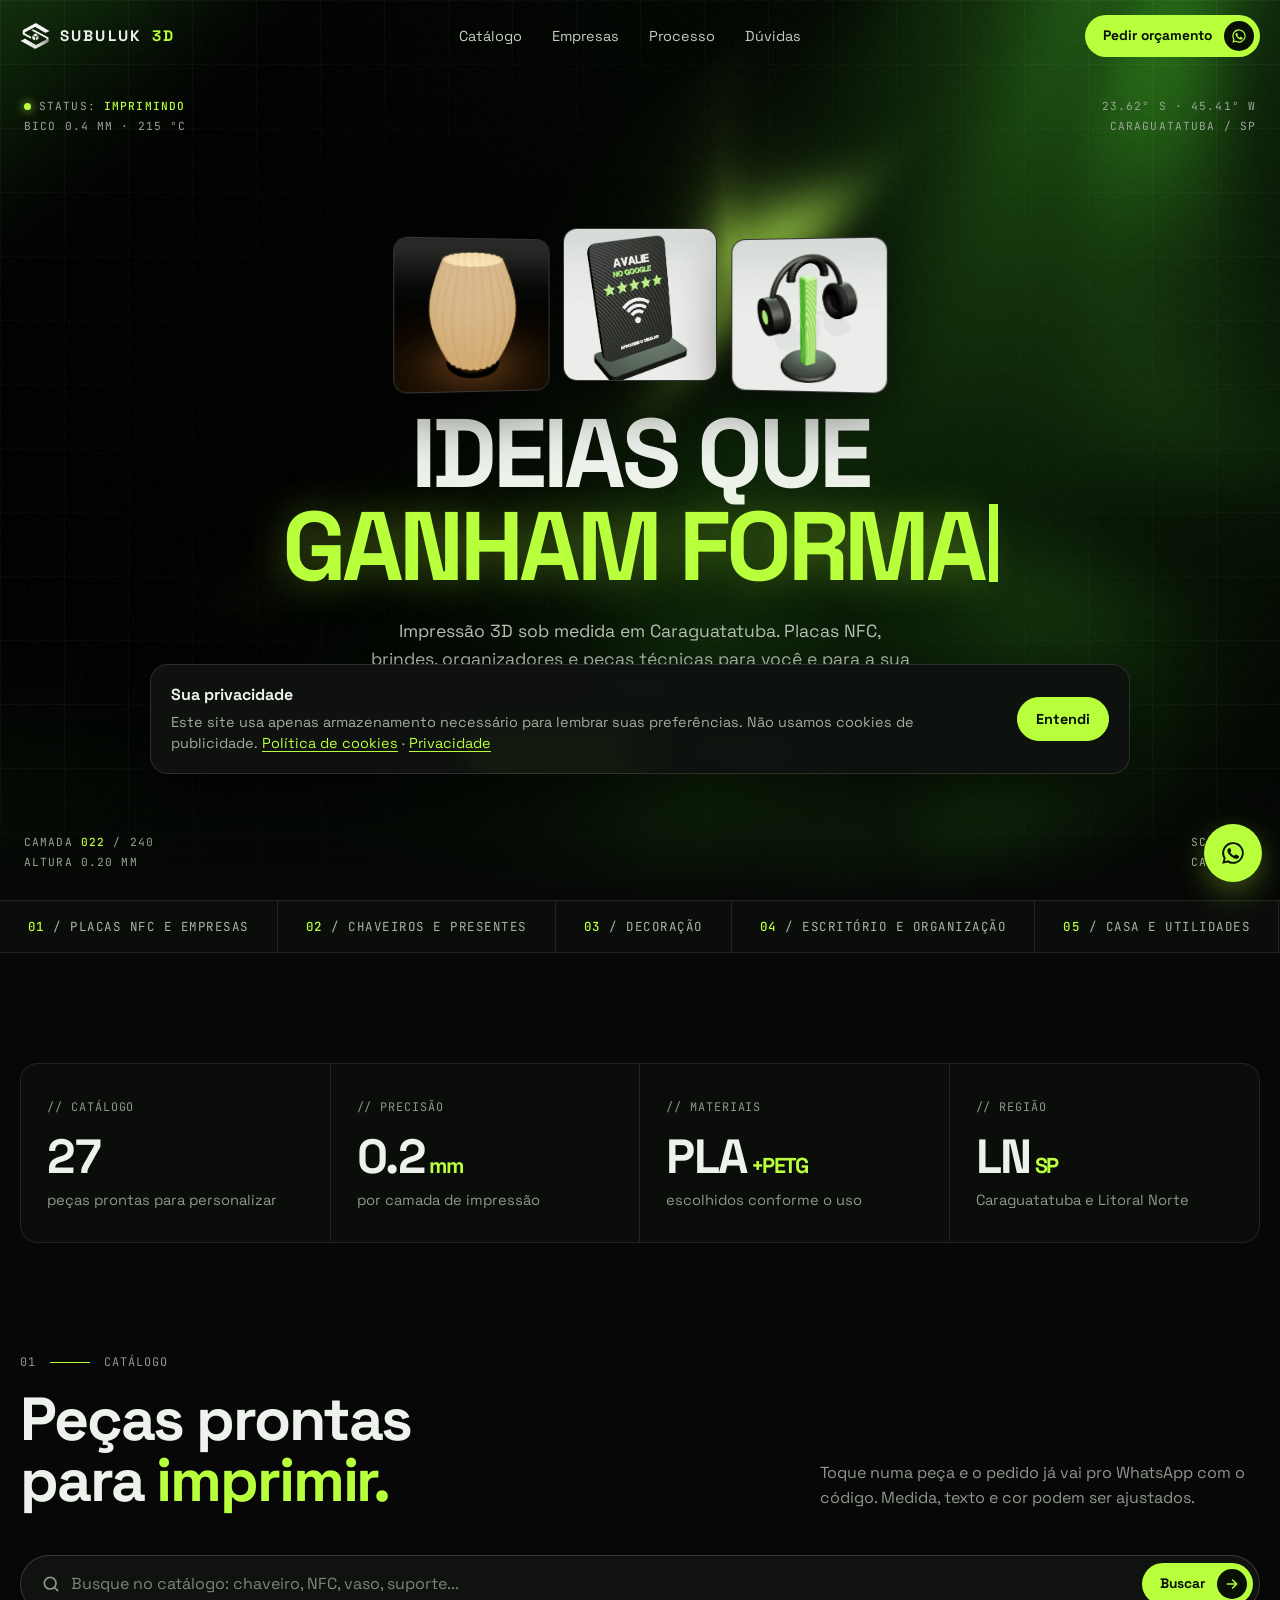
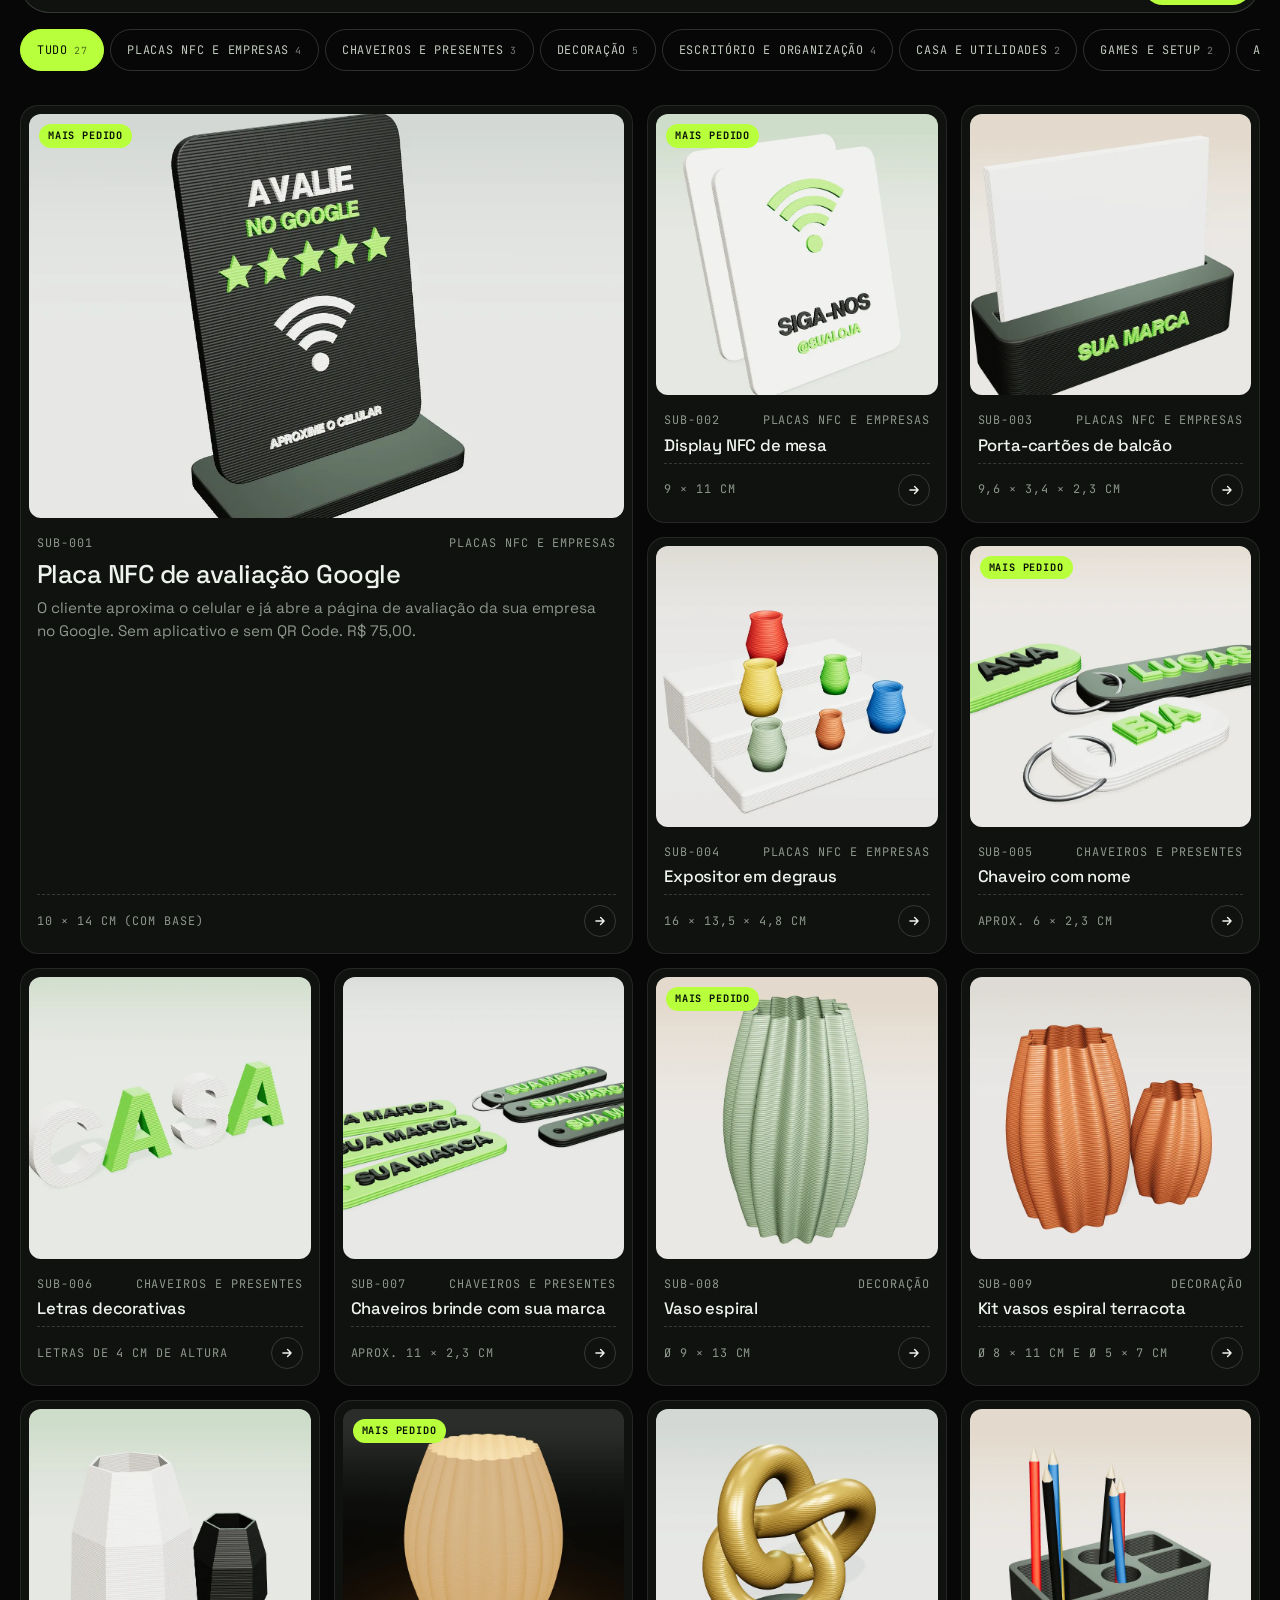
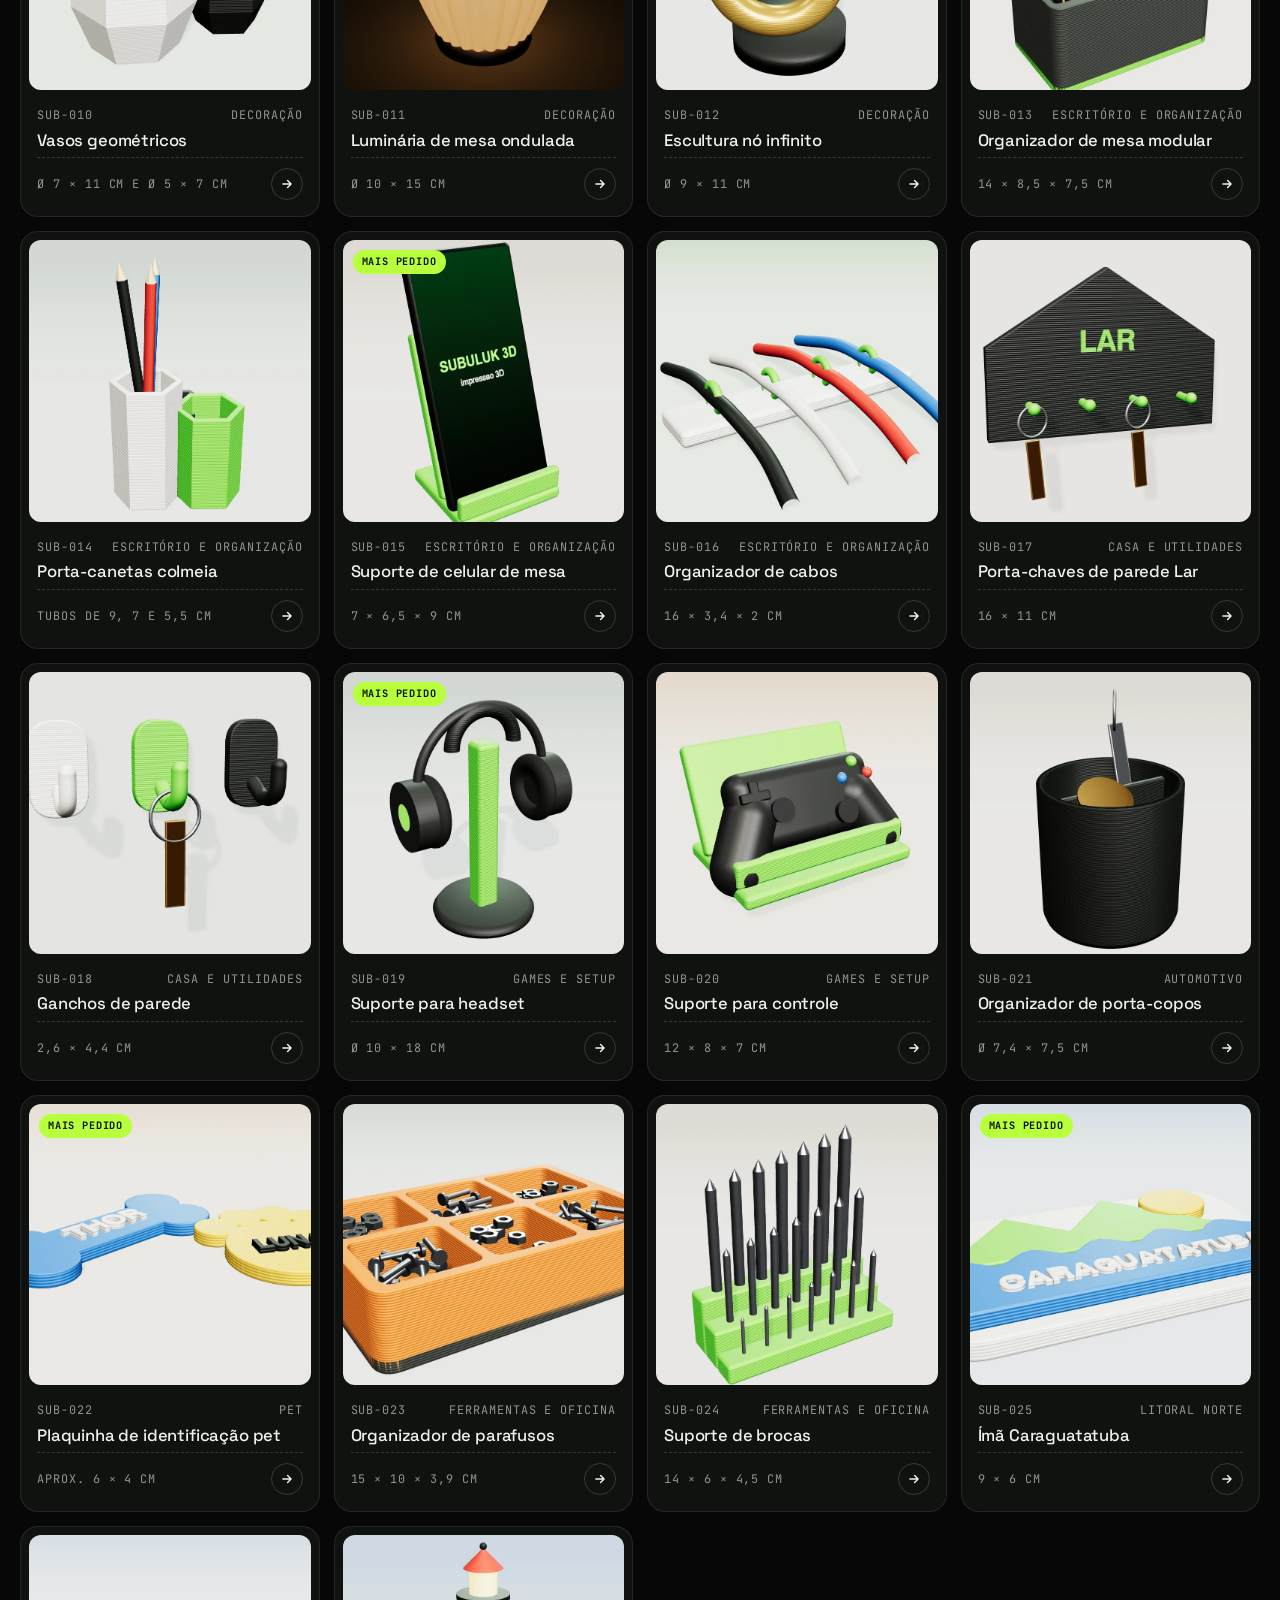
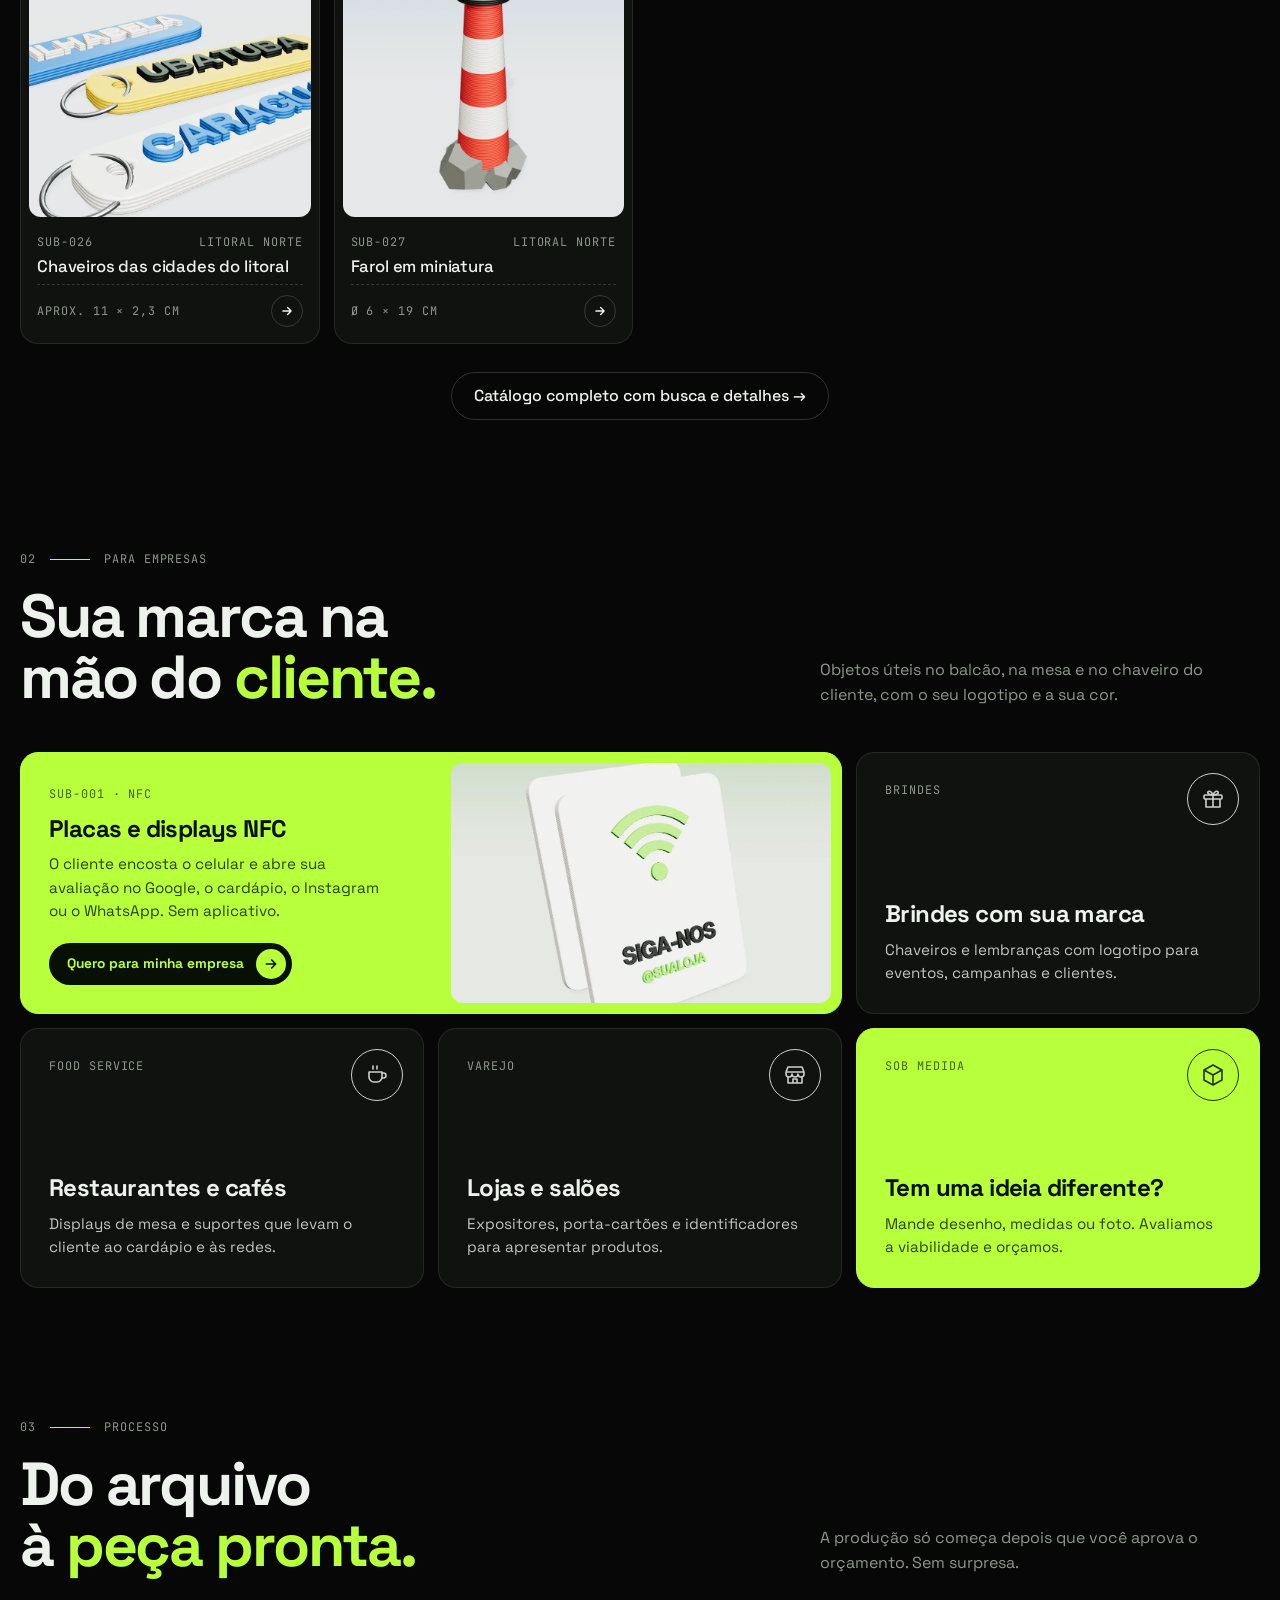
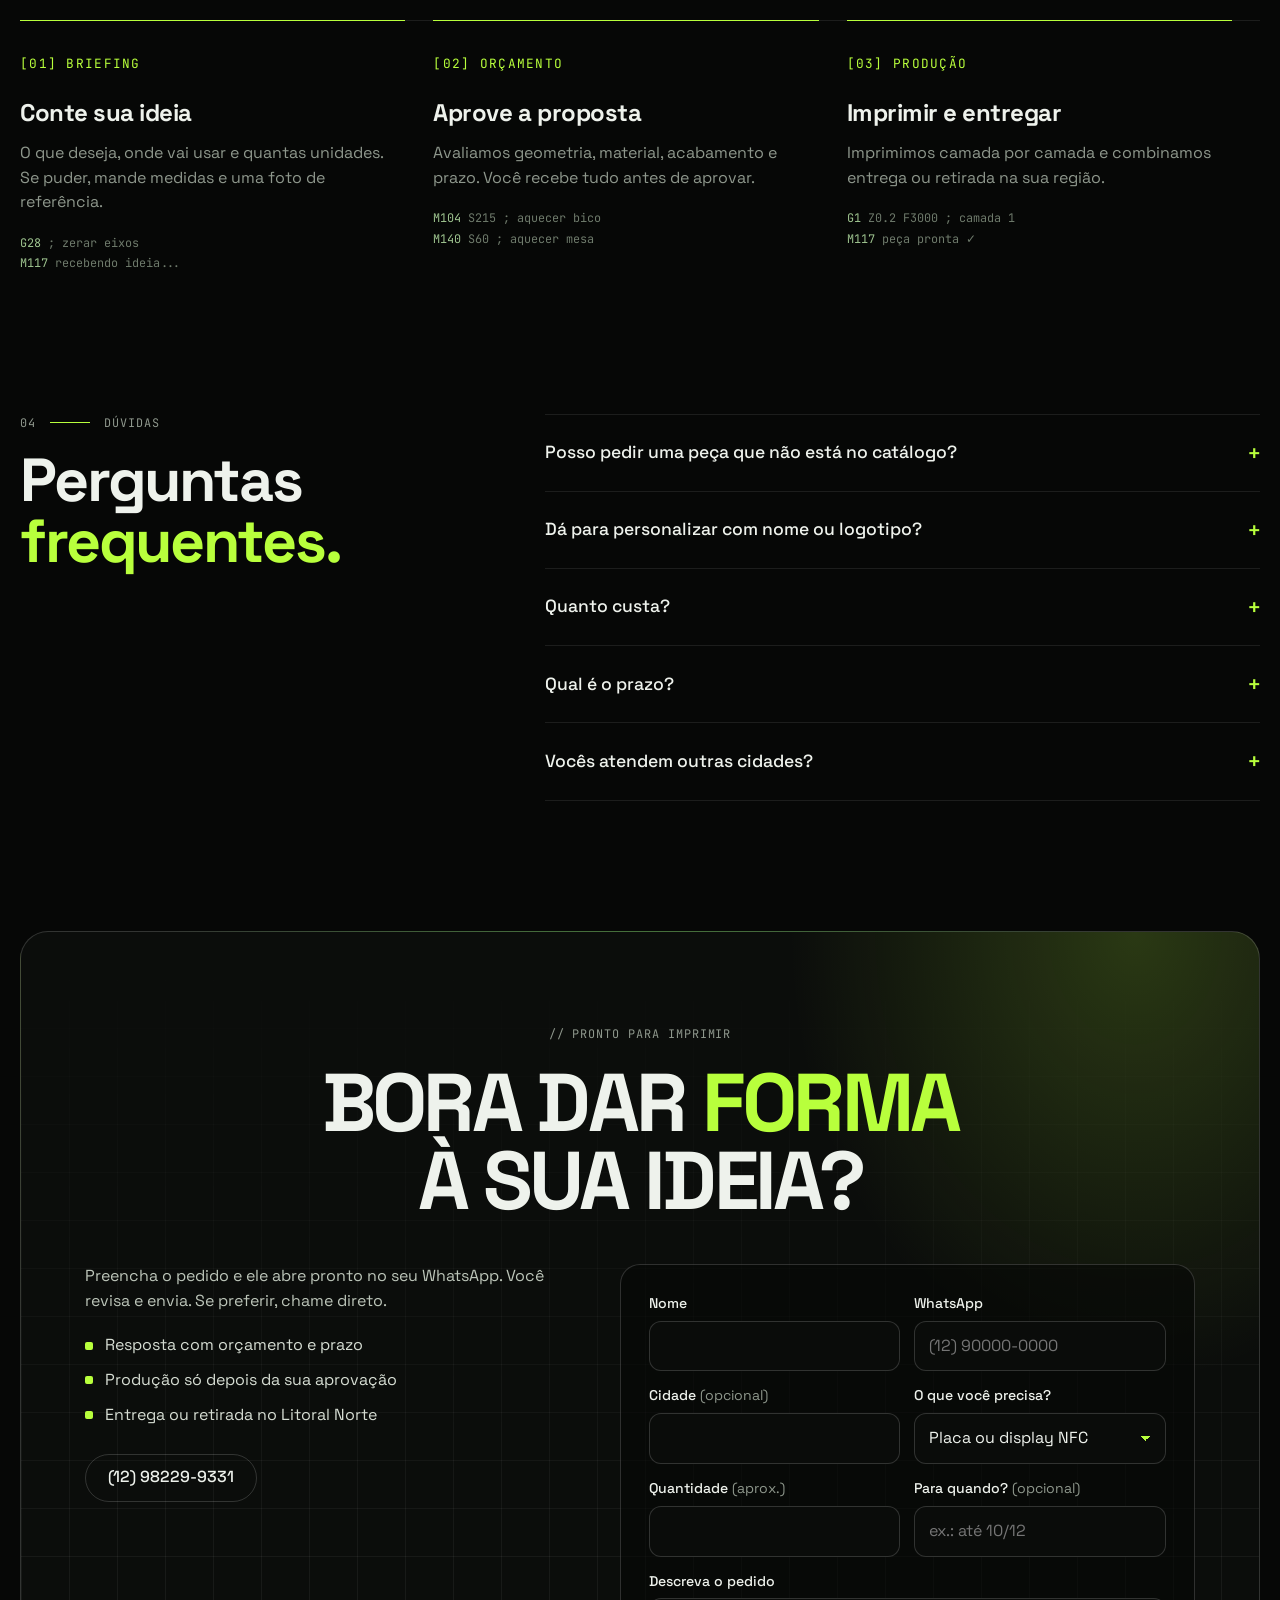
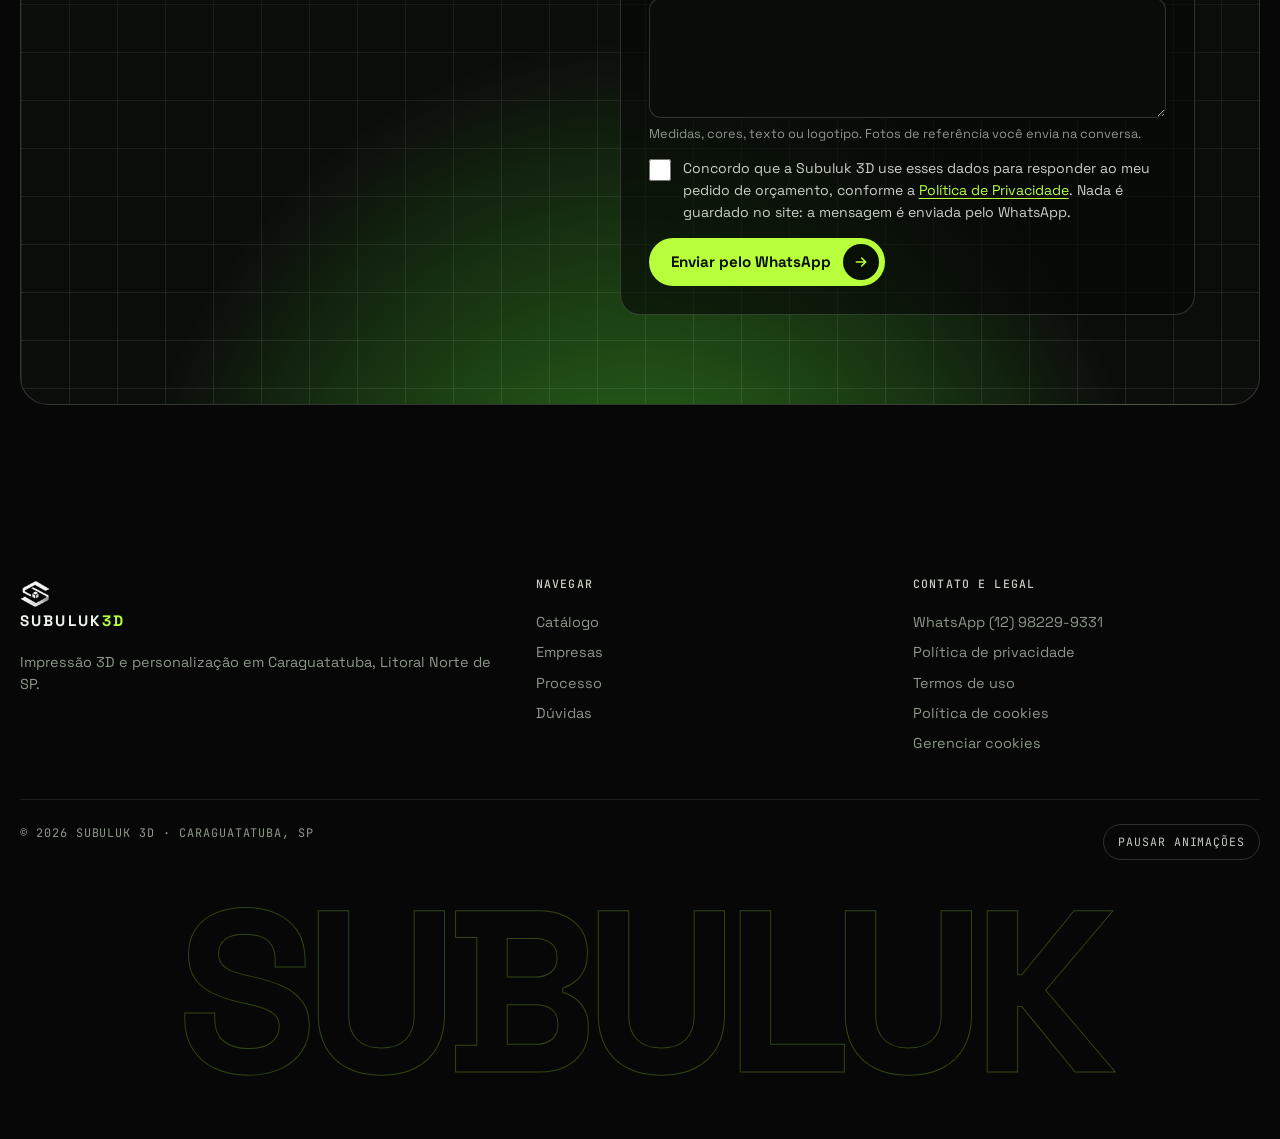
==== commit 1d50c81d: "Marketplace-style catalog with search, category strip and product modal - Sticky header with search " ====
--- a/index.html
+++ b/index.html
@@ -213,6 +213,14 @@
 .m .rv{opacity:0;transform:translateY(30px);filter:blur(6px);transition:opacity .8s cubic-bezier(.2,.8,.2,1),transform .8s cubic-bezier(.2,.8,.2,1),filter .8s}
 .m .rv.in{opacity:1;transform:none;filter:none}
 
+/* busca da home */
+.hsearch{display:flex;align-items:center;gap:10px;height:58px;padding:0 6px 0 20px;margin-bottom:16px;border-radius:999px;background:var(--panel);border:1px solid var(--line2);transition:border-color .2s,box-shadow .2s}
+.hsearch:focus-within{border-color:var(--lime);box-shadow:0 0 0 4px rgba(184,255,60,.14)}
+.hsearch>svg{color:var(--mute);flex:none}
+.hsearch input{flex:1;min-width:0;height:100%;background:none;border:0;outline:none;color:var(--ink);font:inherit;font-size:1rem}
+.hsearch input::placeholder{color:#7D867A}
+.hsearch .pill{border:0;cursor:pointer}
+@media(max-width:680px){.hsearch{height:52px;padding-left:16px}.hsearch .pill{padding:6px}.hsearch .pill{font-size:0;gap:0}}
 /* menu mobile */
 .menu-btn{display:none;width:46px;height:46px;border-radius:50%;border:1px solid var(--line2);place-items:center}
 .menu-btn span,.menu-btn span::before,.menu-btn span::after{display:block;width:18px;height:2px;background:var(--ink);position:relative;transition:transform .25s,background .25s}
@@ -298,14 +306,14 @@
 
 <header id="hdr"><div class="wrap nav">
   <a class="brand" href="#inicio" aria-label="Subuluk 3D, início"><img src="logo.png" alt="" width="30" height="30">SUBULUK<b>3D</b></a>
-  <nav class="links" aria-label="Menu principal"><a href="#catalogo">Catálogo</a><a href="#empresas">Empresas</a><a href="#processo">Processo</a><a href="#duvidas">Dúvidas</a></nav>
+  <nav class="links" aria-label="Menu principal"><a href="catalogo.html">Catálogo</a><a href="#empresas">Empresas</a><a href="#processo">Processo</a><a href="#duvidas">Dúvidas</a></nav>
   <div class="hdr-r">
     <a class="pill sm" href="#contato" data-wa aria-label="Pedir orçamento pelo WhatsApp"><span class="t">Pedir orçamento</span><span class="ar"><svg aria-hidden="true"><use href="#i-wa"/></svg></span></a>
     <button class="menu-btn" type="button" aria-expanded="false" aria-controls="mnav" aria-label="Abrir menu"><span></span></button>
   </div>
 </div></header>
 <nav class="mnav" id="mnav" aria-label="Menu" hidden>
-  <a href="#catalogo">Catálogo <span>01</span></a><a href="#empresas">Empresas <span>02</span></a><a href="#processo">Processo <span>03</span></a><a href="#duvidas">Dúvidas <span>04</span></a><a href="#contato">Orçamento <span>05</span></a>
+  <a href="catalogo.html">Catálogo completo <span>01</span></a><a href="#empresas">Empresas <span>02</span></a><a href="#processo">Processo <span>03</span></a><a href="#duvidas">Dúvidas <span>04</span></a><a href="#contato">Orçamento <span>05</span></a>
   <a class="pill" href="#" data-wa>Chamar no WhatsApp<span class="ar"><svg aria-hidden="true"><use href="#i-wa"/></svg></span></a>
 </nav>
 
@@ -349,6 +357,12 @@
     <div class="rv"><div class="idx"><span class="mono">01</span><i></i><span class="mono">Catálogo</span></div><h2>Peças prontas<br>para <em>imprimir.</em></h2></div>
     <p class="rv">Toque numa peça e o pedido já vai pro WhatsApp com o código. Medida, texto e cor podem ser ajustados.</p>
   </div>
+  <form class="hsearch" action="catalogo.html" role="search">
+    <label for="hq" class="sr-only" style="position:absolute;width:1px;height:1px;overflow:hidden;clip:rect(0 0 0 0)">Buscar no catálogo</label>
+    <svg aria-hidden="true" width="20" height="20" viewBox="0 0 24 24"><g fill="none" stroke="currentColor" stroke-width="2" stroke-linecap="round"><circle cx="11" cy="11" r="7"/><path d="m20 20-3.5-3.5"/></g></svg>
+    <input id="hq" name="q" type="search" placeholder="Busque no catálogo: chaveiro, NFC, vaso, suporte..." enterkeyhint="search">
+    <button type="submit" class="pill sm">Buscar<span class="ar"><svg aria-hidden="true"><use href="#i-ar"/></svg></span></button>
+  </form>
   <div class="tabs" role="group" aria-label="Filtrar por categoria" id="tabs"></div>
   <div class="grid" id="grid" aria-live="polite"></div>
   <p style="margin-top:28px;text-align:center"><a class="ghost" href="catalogo.html">Catálogo completo com busca e detalhes →</a></p>
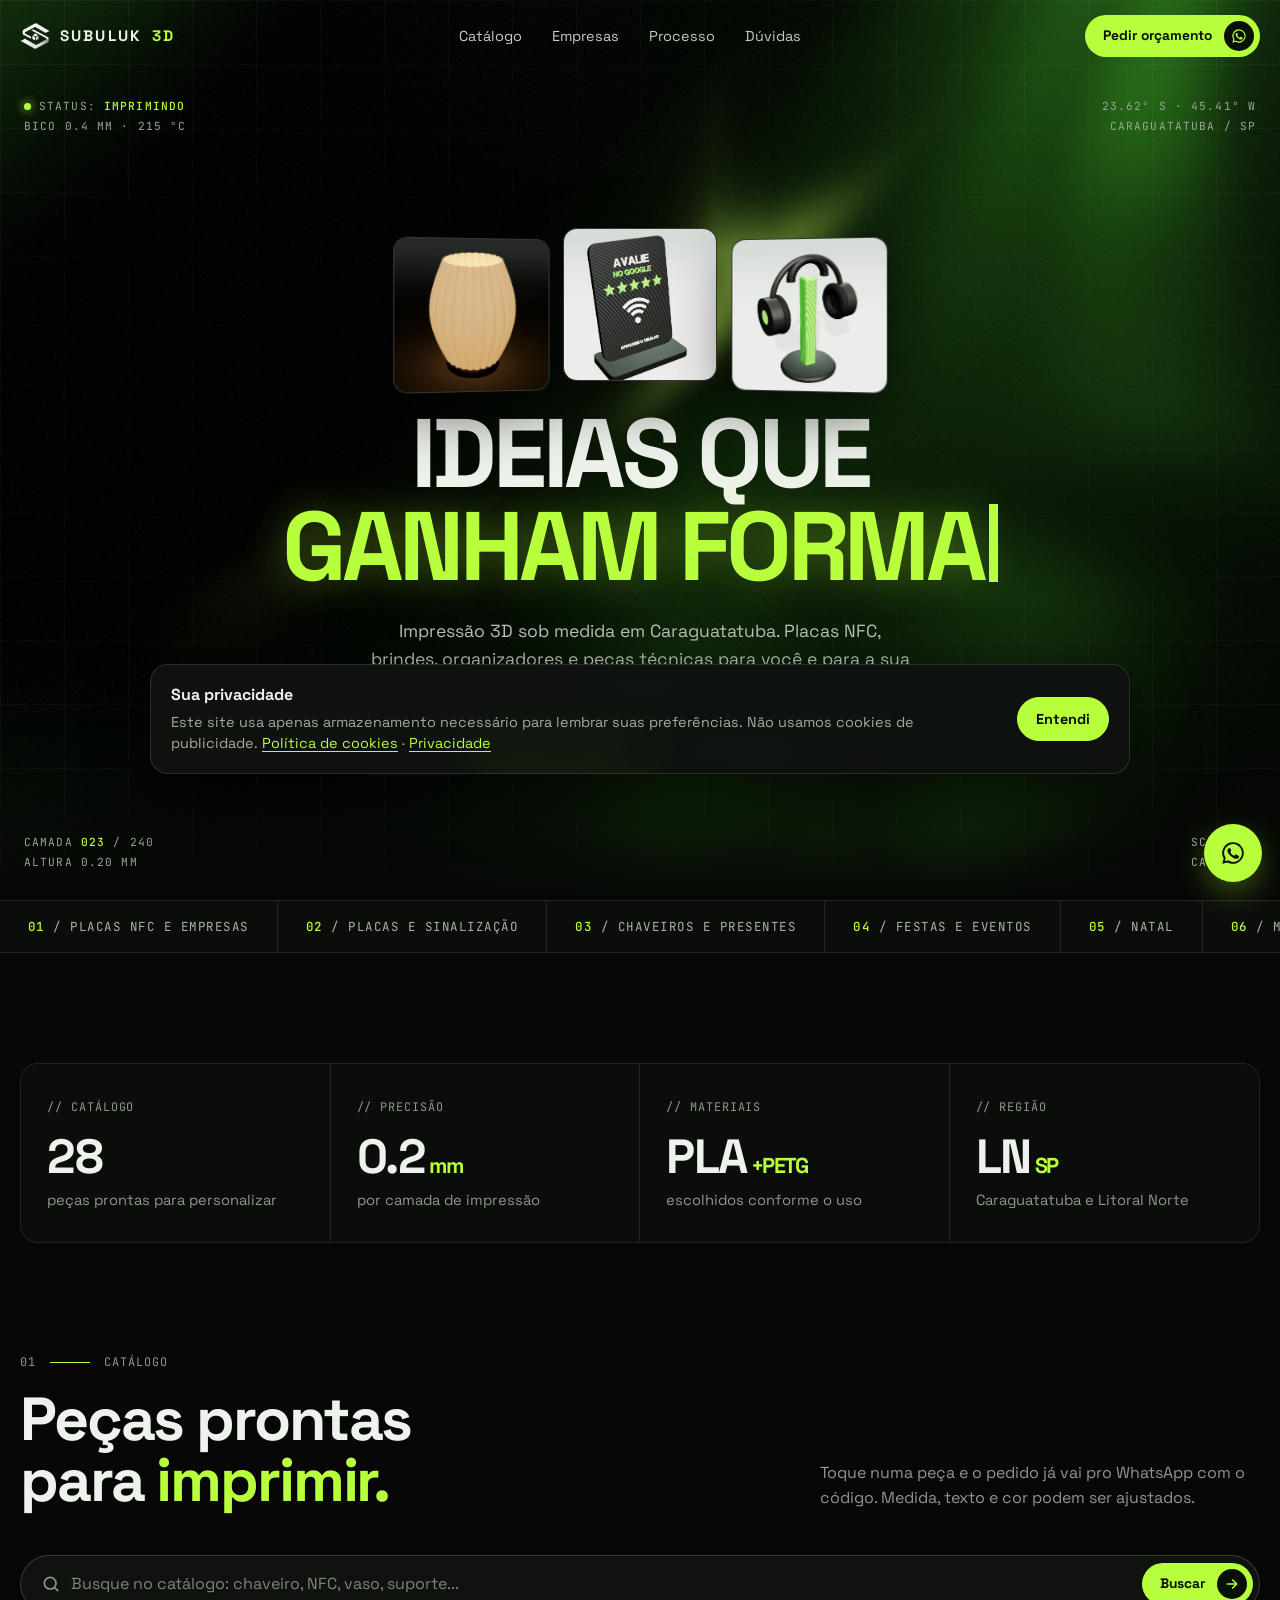
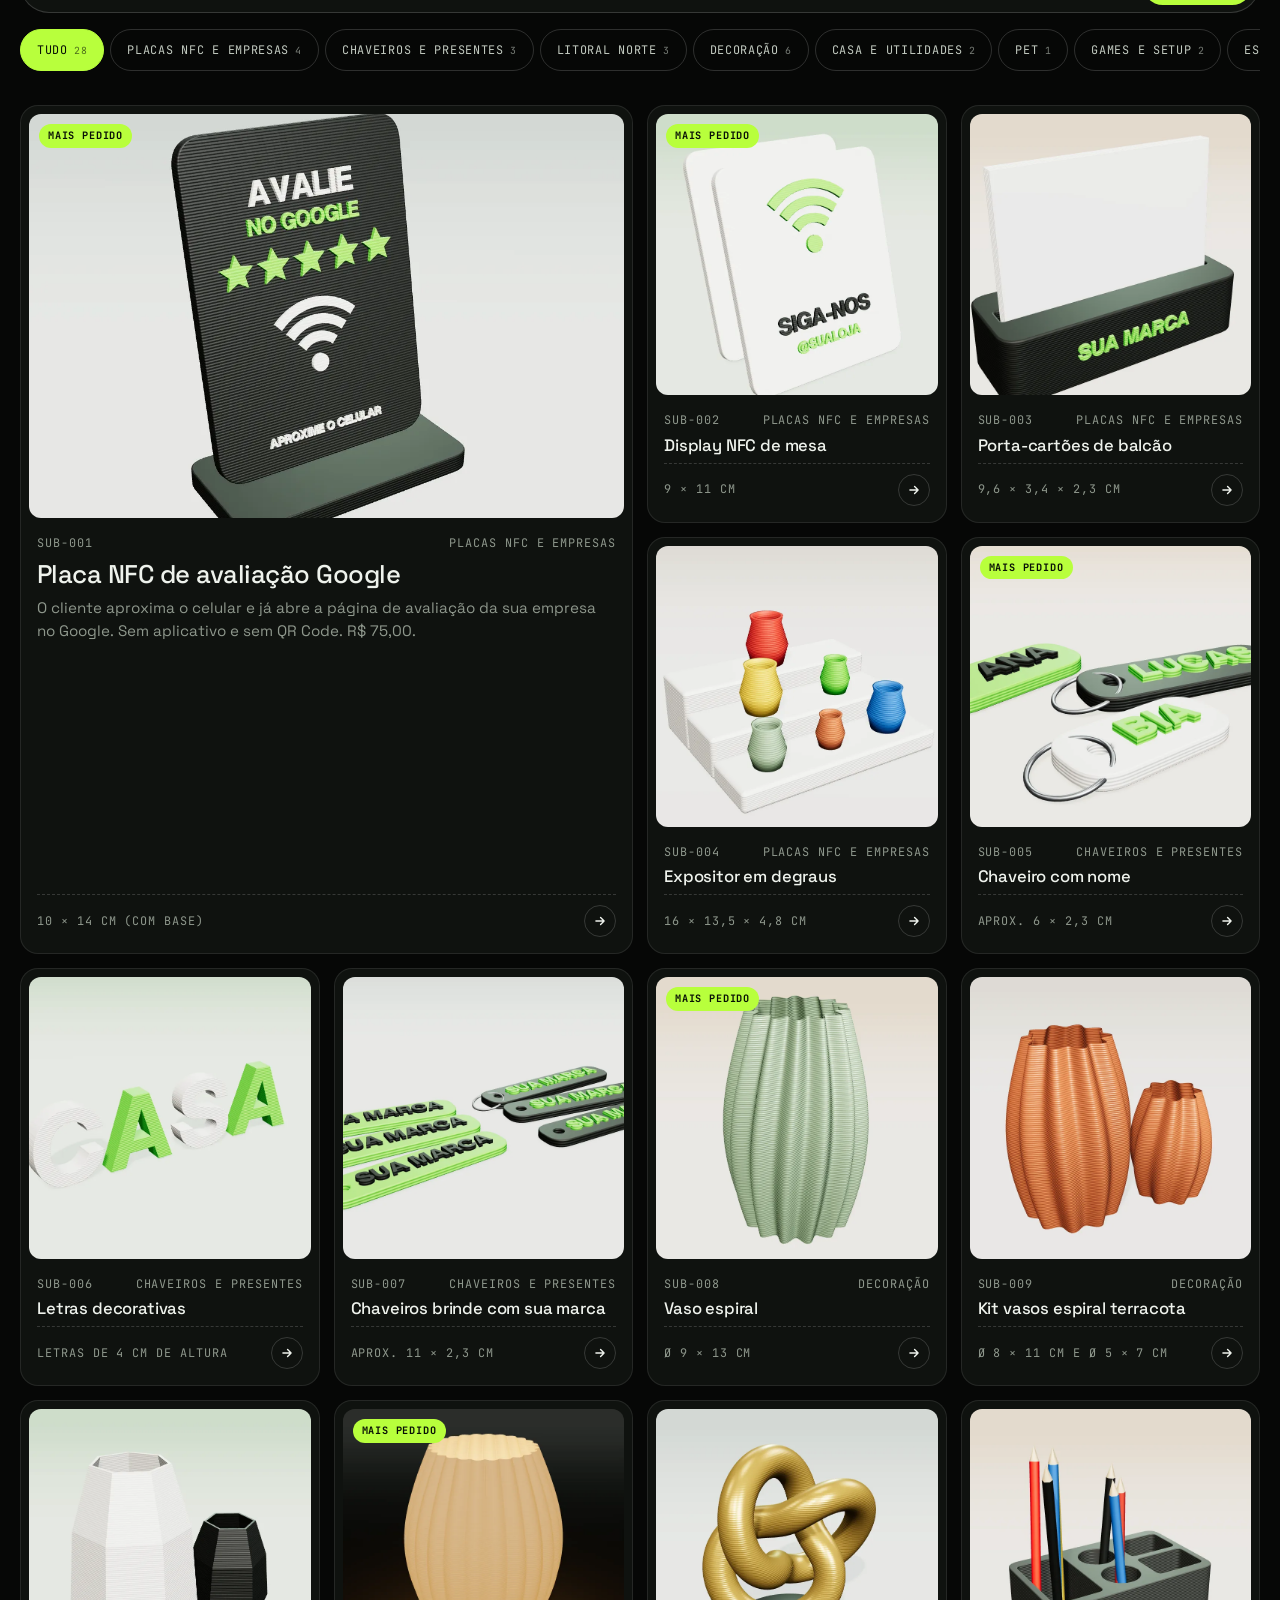
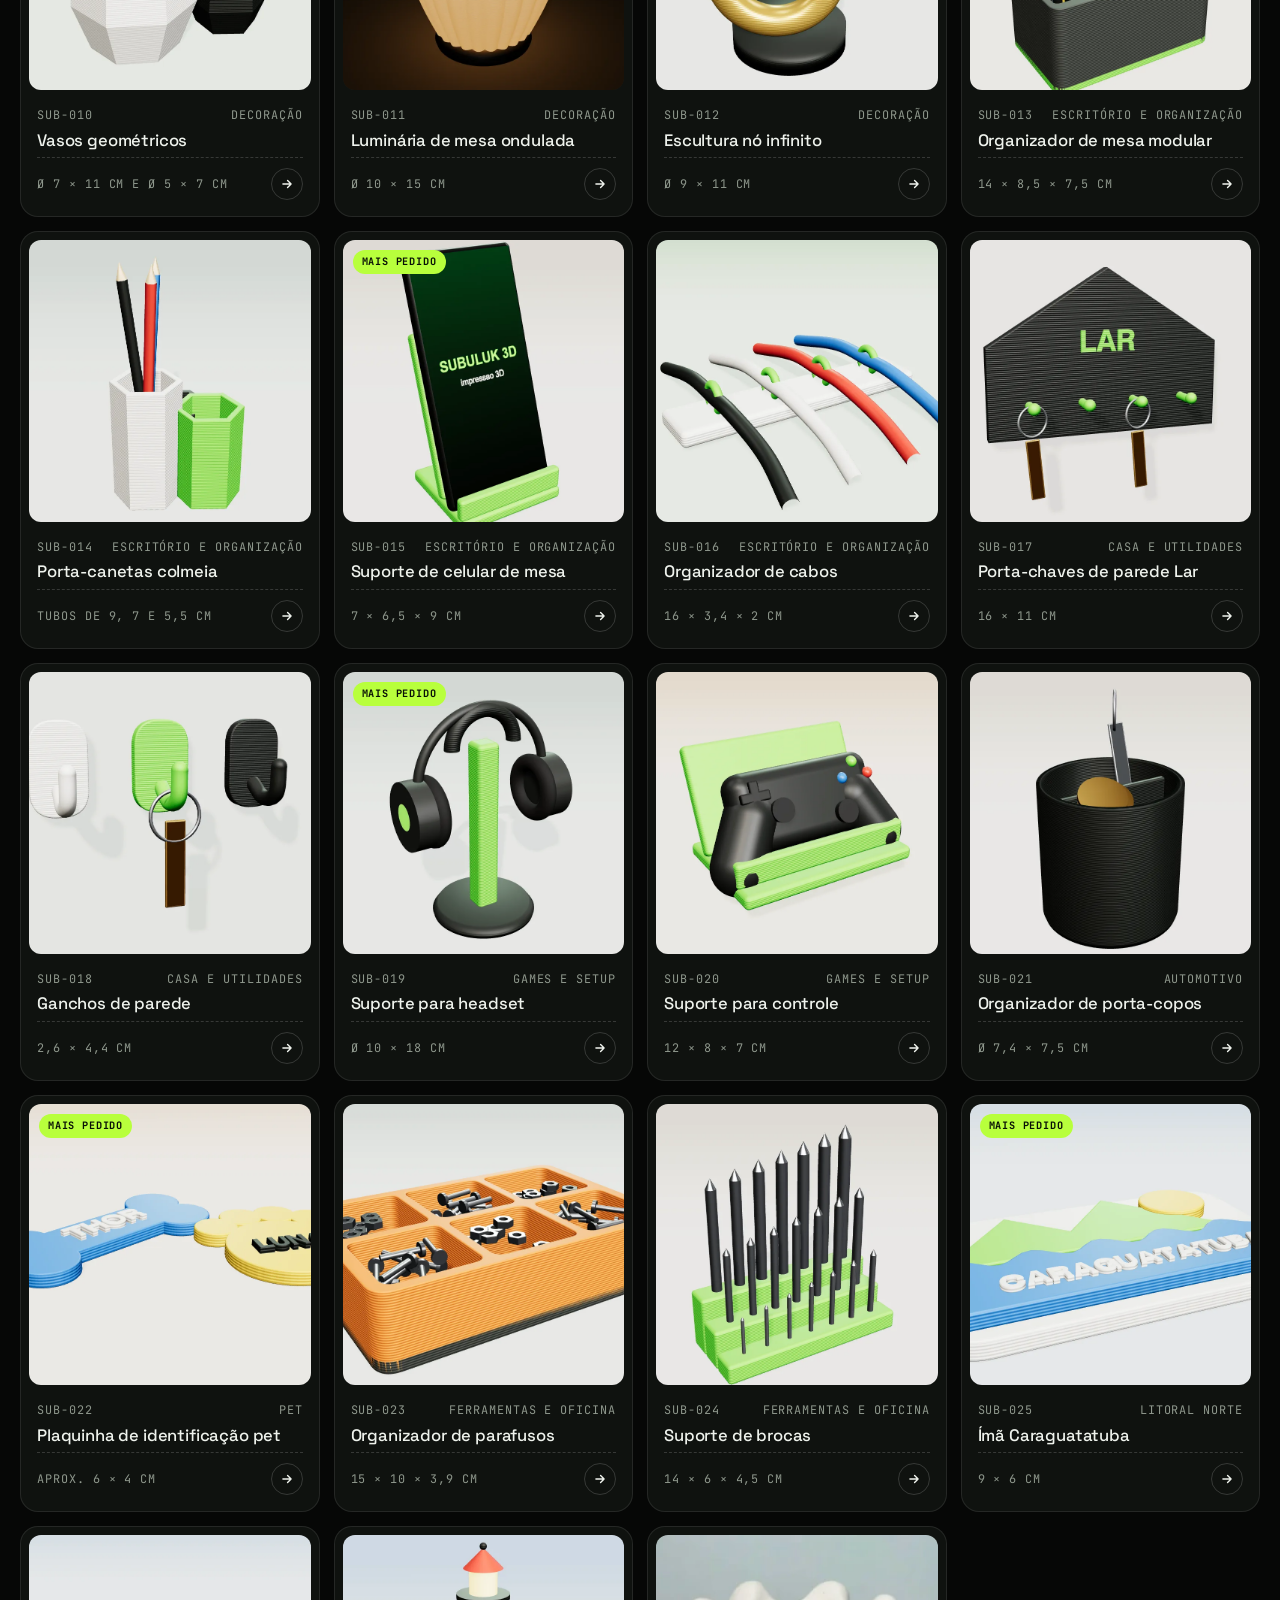
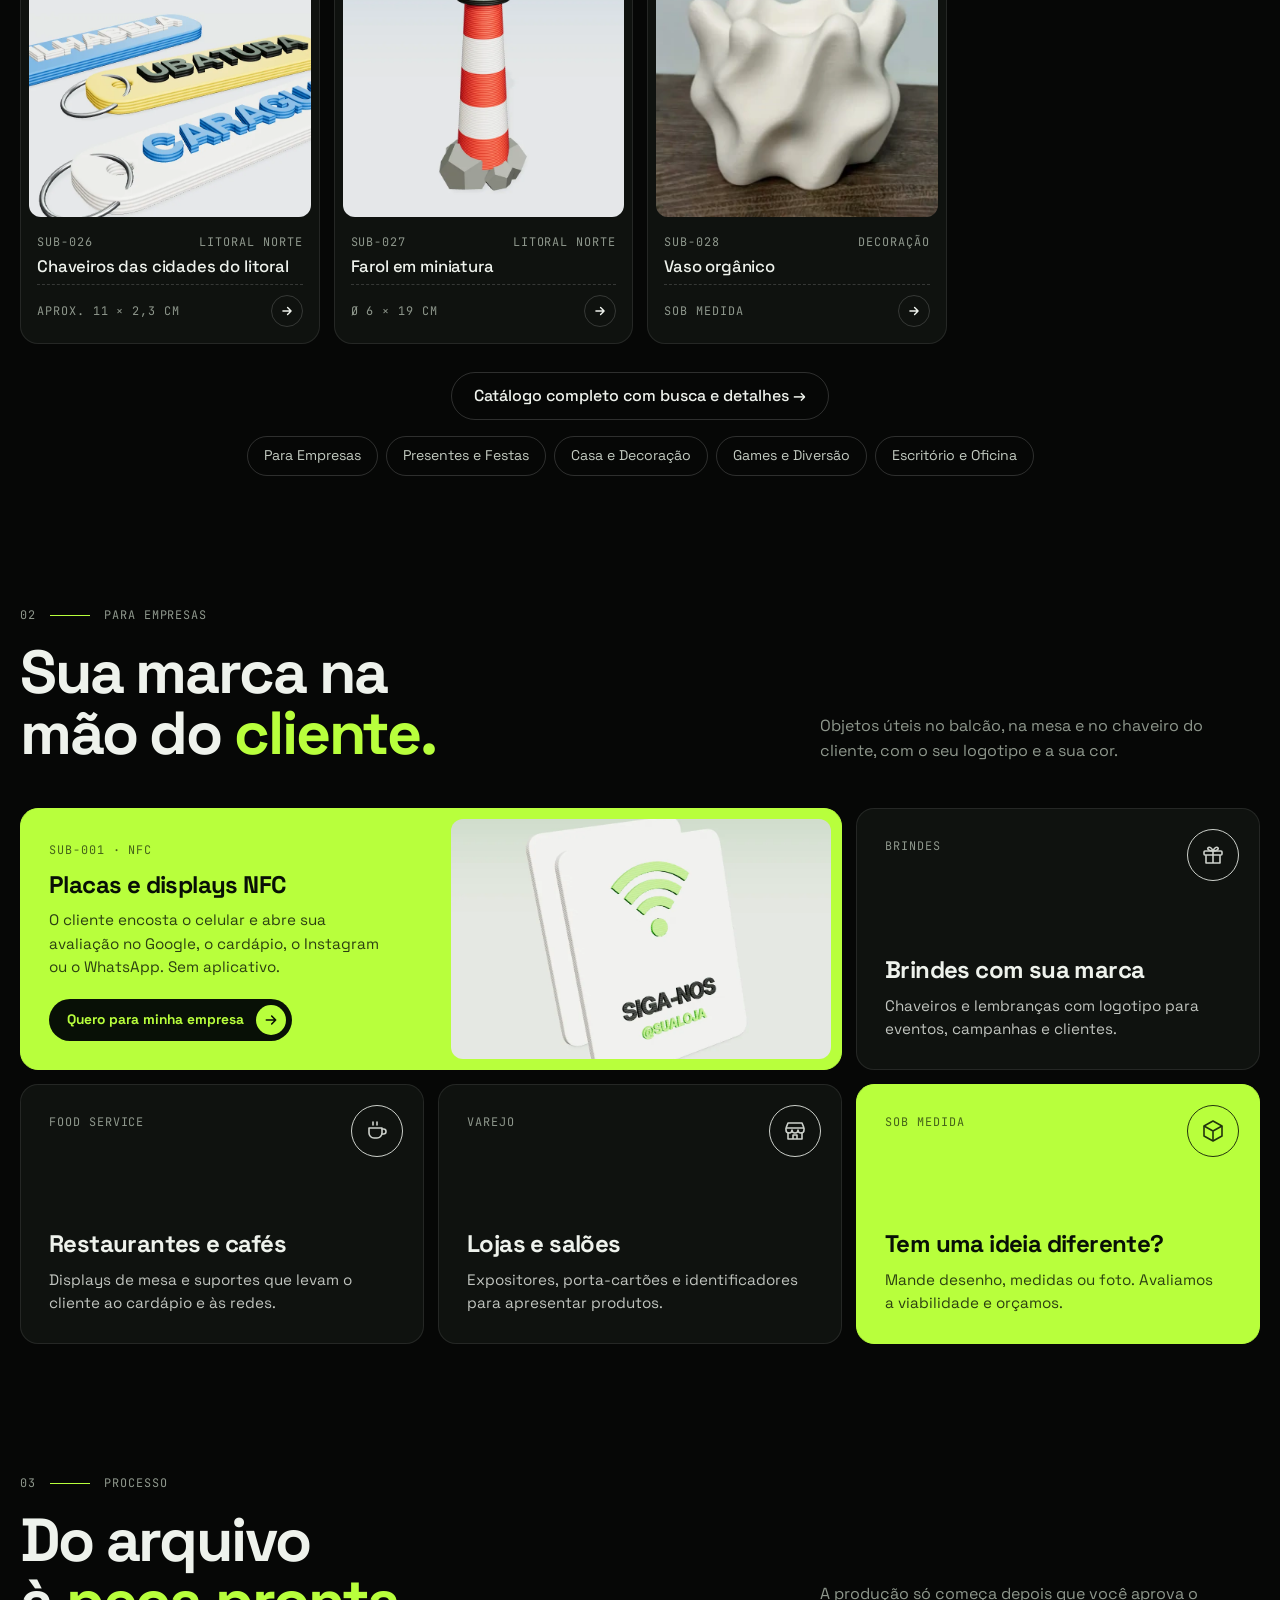
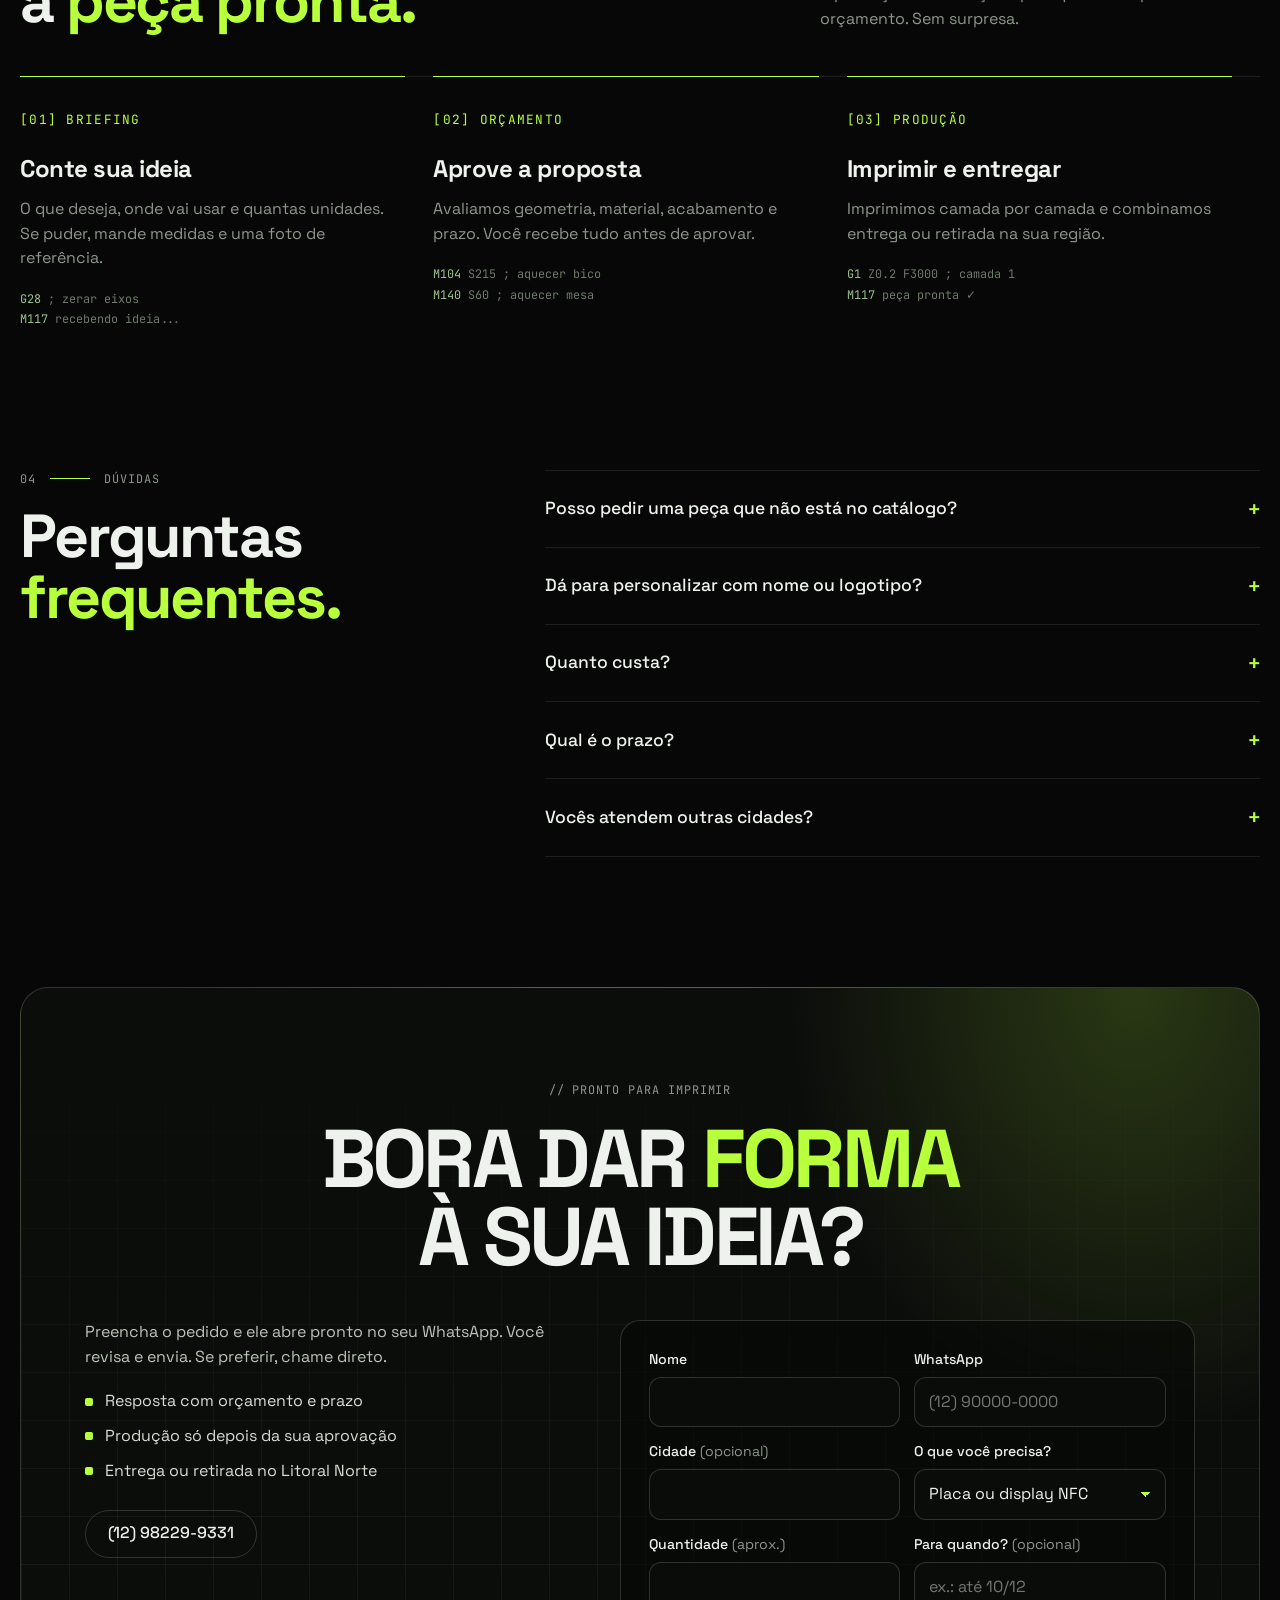
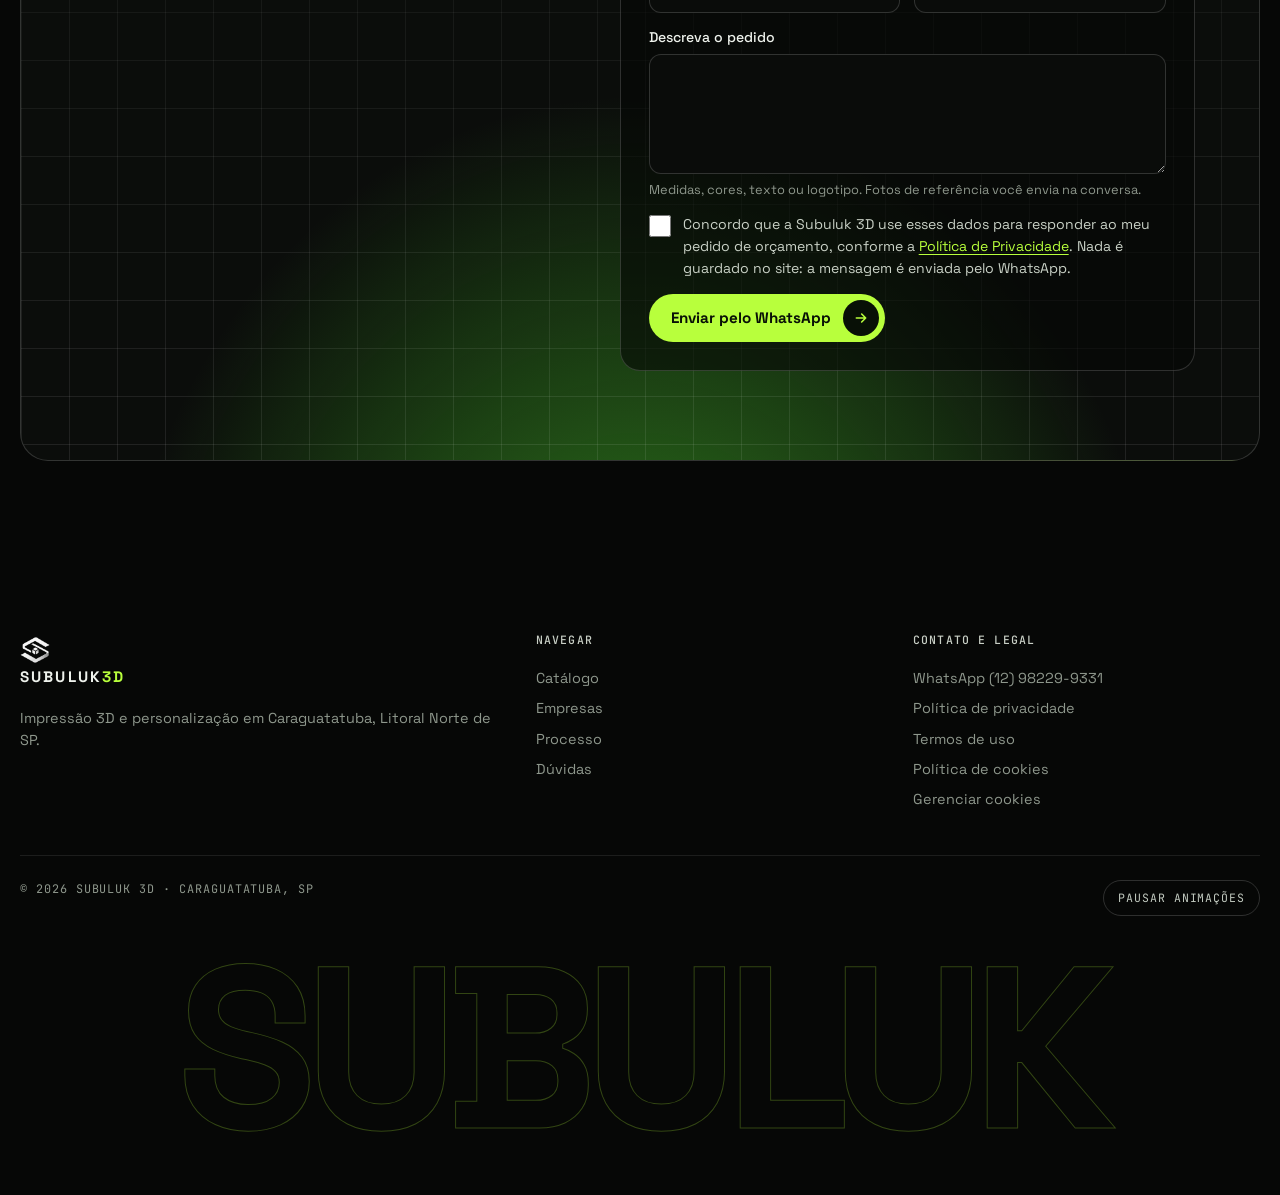
==== commit 397962b8: "Catálogo: departamentos, 5 categorias novas e Vaso orgânico - Agrupa as categorias em 5 departamento" ====
--- a/index.html
+++ b/index.html
@@ -129,6 +129,10 @@
 .tab:hover{border-color:var(--lime);color:#fff}
 .tab[aria-pressed="true"]{background:var(--lime);border-color:var(--lime);color:var(--on-lime)}
 .tab small{opacity:.6;margin-left:6px}
+.deps{display:flex;gap:8px;flex-wrap:wrap;justify-content:center;margin-top:16px}
+.deps[hidden]{display:none}
+.deps a{min-height:40px;display:inline-flex;align-items:center;padding:0 16px;border-radius:999px;border:1px solid var(--line2);font-size:.88rem;color:#C2CAC0;transition:border-color .2s,color .2s}
+.deps a:hover{border-color:var(--lime);color:var(--lime)}
 .grid{display:grid;grid-template-columns:repeat(4,1fr);gap:14px}
 .card{position:relative;display:flex;flex-direction:column;border:1px solid var(--line);border-radius:var(--r);background:var(--panel);overflow:hidden;transition:border-color .25s,transform .35s cubic-bezier(.2,.8,.2,1)}
 .card:hover{border-color:rgba(184,255,60,.5);transform:translateY(-4px)}
@@ -366,6 +370,7 @@
   <div class="tabs" role="group" aria-label="Filtrar por categoria" id="tabs"></div>
   <div class="grid" id="grid" aria-live="polite"></div>
   <p style="margin-top:28px;text-align:center"><a class="ghost" href="catalogo.html">Catálogo completo com busca e detalhes →</a></p>
+  <nav class="deps" id="deps" aria-label="Departamentos do catálogo" hidden></nav>
 </div></section>
 
 <section id="empresas" style="padding-top:20px"><div class="wrap">
@@ -450,7 +455,7 @@
 
 <a class="fab" href="#" data-wa aria-label="Conversar no WhatsApp"><svg aria-hidden="true"><use href="#i-wa"/></svg></a>
 
-<script id="data" type="application/json">{"whatsapp":"5512982299331","nichos":[{"id":"comercio-empresas","nome":"Placas NFC e Empresas","desc":"Placas NFC de avaliação no Google, displays de balcão e peças com a sua marca.","subs":["Placas NFC de avaliação","Displays NFC de mesa","Porta-cartões","Expositores"],"capa":"fotos/produtos/placa-nfc-avaliacao.webp"},{"id":"presentes-personalizados","nome":"Chaveiros e Presentes","desc":"Chaveiros com nome, letras decorativas e brindes para empresas e eventos.","subs":["Chaveiros com nome","Letras decorativas","Brindes corporativos","Lembrancinhas"],"capa":"fotos/produtos/chaveiro-nome.webp"},{"id":"decoracao","nome":"Decoração","desc":"Vasos, luminárias e esculturas que valorizam a textura das camadas.","subs":["Vasos","Luminárias","Esculturas","Objetos minimalistas"],"capa":"fotos/produtos/vaso-espiral.webp"},{"id":"escritorio","nome":"Escritório e Organização","desc":"Organizadores de mesa, porta-canetas, suportes e gestão de cabos.","subs":["Organizadores de mesa","Porta-canetas","Suportes para celular","Organizadores de cabos"],"capa":"fotos/produtos/organizador-mesa.webp"},{"id":"casa-utilidades","nome":"Casa e Utilidades","desc":"Porta-chaves, ganchos e utilidades para o dia a dia.","subs":["Porta-chaves de parede","Ganchos","Utilidades domésticas"],"capa":"fotos/produtos/porta-chaves-parede.webp"},{"id":"games-tecnologia","nome":"Games e Setup","desc":"Suportes para headset, controles e acessórios para o seu setup.","subs":["Suportes para headset","Suportes para controles","Acessórios gamer"],"capa":"fotos/produtos/suporte-headset.webp"},{"id":"automotivo","nome":"Automotivo","desc":"Organizadores e acessórios para o interior do carro.","subs":["Organizadores automotivos","Acessórios internos"],"capa":"fotos/produtos/organizador-porta-copos.webp"},{"id":"pet-shop","nome":"Pet","desc":"Plaquinhas de identificação com o nome do seu pet.","subs":["Identificadores","Acessórios para coleiras"],"capa":"fotos/produtos/tag-pet.webp"},{"id":"ferramentas-oficina","nome":"Ferramentas e Oficina","desc":"Organizadores de parafusos, suportes de brocas e peças de bancada.","subs":["Organizadores de parafusos","Suportes para brocas","Acessórios de bancada"],"capa":"fotos/produtos/organizador-parafusos.webp"},{"id":"turismo-regional","nome":"Litoral Norte","desc":"Ímãs, chaveiros e miniaturas inspirados em Caraguatatuba e região.","subs":["Ímãs de geladeira","Chaveiros de cidades","Miniaturas"],"capa":"fotos/produtos/farol-miniatura.webp"}],"produtos":[{"ref":"SUB-001","nome":"Placa NFC de avaliação Google","nicho":"comercio-empresas","sub":"Placas NFC de avaliação","descricao":"O cliente aproxima o celular e já abre a página de avaliação da sua empresa no Google. Sem aplicativo e sem QR Code. R$ 75,00.","dimensoes":"10 × 14 cm (com base)","cores":["Preto e verde","Preto e branco"],"personalizavel":true,"destaque":true,"fotos":["fotos/produtos/placa-nfc-avaliacao.webp","fotos/produtos/placa-nfc-avaliacao-2.webp"],"criado":"2026-11-19"},{"ref":"SUB-002","nome":"Display NFC de mesa","nicho":"comercio-empresas","sub":"Displays NFC de mesa","descricao":"Display em formato de cavalete para mesas e balcões. Leva o cliente ao Instagram, cardápio ou WhatsApp com um toque do celular.","dimensoes":"9 × 11 cm","cores":["Branco e verde"],"personalizavel":true,"destaque":true,"fotos":["fotos/produtos/display-nfc-mesa.webp","fotos/produtos/display-nfc-mesa-2.webp"],"criado":"2026-11-19"},{"ref":"SUB-003","nome":"Porta-cartões de balcão","nicho":"comercio-empresas","sub":"Porta-cartões","descricao":"Porta-cartões com o nome ou logotipo da sua marca em relevo na frente.","dimensoes":"9,6 × 3,4 × 2,3 cm","cores":["Preto e verde","Branco e preto"],"personalizavel":true,"destaque":false,"fotos":["fotos/produtos/porta-cartoes.webp","fotos/produtos/porta-cartoes-2.webp"],"criado":"2026-11-18"},{"ref":"SUB-004","nome":"Expositor em degraus","nicho":"comercio-empresas","sub":"Expositores","descricao":"Expositor de três níveis para vitrines e balcões. Medidas ajustáveis aos seus produtos.","dimensoes":"16 × 13,5 × 4,8 cm","cores":["Branco","Preto"],"personalizavel":false,"destaque":false,"fotos":["fotos/produtos/expositor-degraus.webp","fotos/produtos/expositor-degraus-2.webp"],"criado":"2026-11-18"},{"ref":"SUB-005","nome":"Chaveiro com nome","nicho":"presentes-personalizados","sub":"Chaveiros com nome","descricao":"Chaveiro com nome em relevo e cor de contraste. Ótimo para presentes, lembrancinhas e identificação de chaves.","dimensoes":"Aprox. 6 × 2,3 cm","cores":["Verde","Preto","Branco"],"personalizavel":true,"destaque":true,"fotos":["fotos/produtos/chaveiro-nome.webp","fotos/produtos/chaveiro-nome-2.webp"],"criado":"2026-11-18"},{"ref":"SUB-006","nome":"Letras decorativas","nicho":"presentes-personalizados","sub":"Letras decorativas","descricao":"Palavras e nomes em letras de 4 cm para decorar prateleiras, quartos e festas.","dimensoes":"Letras de 4 cm de altura","cores":["Branco","Verde","Sob consulta"],"personalizavel":true,"destaque":false,"fotos":["fotos/produtos/letras-decorativas.webp","fotos/produtos/letras-decorativas-2.webp"],"criado":"2026-11-17"},{"ref":"SUB-007","nome":"Chaveiros brinde com sua marca","nicho":"presentes-personalizados","sub":"Brindes corporativos","descricao":"Chaveiros em lote com o nome ou logotipo da empresa, para eventos, campanhas e clientes.","dimensoes":"Aprox. 11 × 2,3 cm","cores":["Verde e preto","Cores da marca"],"personalizavel":true,"destaque":false,"fotos":["fotos/produtos/brinde-corporativo.webp","fotos/produtos/brinde-corporativo-2.webp"],"criado":"2026-11-17"},{"ref":"SUB-008","nome":"Vaso espiral","nicho":"decoracao","sub":"Vasos","descricao":"Vaso com nervuras em espiral que destacam as camadas da impressão. Ideal para flores secas ou plantas artificiais.","dimensoes":"Ø 9 × 13 cm","cores":["Verde sálvia (seda)","Sob consulta"],"personalizavel":false,"destaque":true,"fotos":["fotos/produtos/vaso-espiral.webp","fotos/produtos/vaso-espiral-2.webp"],"criado":"2026-11-17"},{"ref":"SUB-009","nome":"Kit vasos espiral terracota","nicho":"decoracao","sub":"Vasos","descricao":"Dupla de vasos em tom terroso, em dois tamanhos, para compor mesas e estantes.","dimensoes":"Ø 8 × 11 cm e Ø 5 × 7 cm","cores":["Terracota"],"personalizavel":false,"destaque":false,"fotos":["fotos/produtos/vaso-espiral-terracota.webp","fotos/produtos/vaso-espiral-terracota-2.webp"],"criado":"2026-11-16"},{"ref":"SUB-010","nome":"Vasos geométricos","nicho":"decoracao","sub":"Objetos minimalistas","descricao":"Vasos facetados em estilo low-poly, em versão alta e baixa.","dimensoes":"Ø 7 × 11 cm e Ø 5 × 7 cm","cores":["Branco","Preto"],"personalizavel":false,"destaque":false,"fotos":["fotos/produtos/vaso-geometrico.webp","fotos/produtos/vaso-geometrico-2.webp"],"criado":"2026-11-16"},{"ref":"SUB-011","nome":"Luminária de mesa ondulada","nicho":"decoracao","sub":"Luminárias","descricao":"Cúpula com ondulações que difundem a luz de forma suave. Usa lâmpada LED, que não aquece a peça.","dimensoes":"Ø 10 × 15 cm","cores":["Branco"],"personalizavel":false,"destaque":true,"fotos":["fotos/produtos/luminaria.webp","fotos/produtos/luminaria-2.webp"],"criado":"2026-11-16"},{"ref":"SUB-012","nome":"Escultura nó infinito","nicho":"decoracao","sub":"Esculturas","descricao":"Escultura decorativa em filamento acetinado dourado com base preta.","dimensoes":"Ø 9 × 11 cm","cores":["Dourado seda"],"personalizavel":false,"destaque":false,"fotos":["fotos/produtos/escultura-geometrica.webp","fotos/produtos/escultura-geometrica-2.webp"],"criado":"2026-11-15"},{"ref":"SUB-013","nome":"Organizador de mesa modular","nicho":"escritorio","sub":"Organizadores de mesa","descricao":"Compartimentos para canetas, lápis, clipes e pequenos itens, com base em cor de destaque.","dimensoes":"14 × 8,5 × 7,5 cm","cores":["Grafite e verde"],"personalizavel":true,"destaque":false,"fotos":["fotos/produtos/organizador-mesa.webp","fotos/produtos/organizador-mesa-2.webp"],"criado":"2026-11-15"},{"ref":"SUB-014","nome":"Porta-canetas colmeia","nicho":"escritorio","sub":"Porta-canetas","descricao":"Três tubos hexagonais de alturas diferentes. Vendidos juntos ou separados.","dimensoes":"Tubos de 9, 7 e 5,5 cm","cores":["Branco, verde e preto"],"personalizavel":false,"destaque":false,"fotos":["fotos/produtos/porta-canetas-hex.webp","fotos/produtos/porta-canetas-hex-2.webp"],"criado":"2026-11-15"},{"ref":"SUB-015","nome":"Suporte de celular de mesa","nicho":"escritorio","sub":"Suportes para celular","descricao":"Apoio inclinado para assistir, fazer chamadas de vídeo ou acompanhar receitas.","dimensoes":"7 × 6,5 × 9 cm","cores":["Verde","Preto","Branco"],"personalizavel":true,"destaque":true,"fotos":["fotos/produtos/suporte-celular.webp","fotos/produtos/suporte-celular-2.webp"],"criado":"2026-11-14"},{"ref":"SUB-016","nome":"Organizador de cabos","nicho":"escritorio","sub":"Organizadores de cabos","descricao":"Barra com presilhas para manter cabos de carregador e fones sempre à mão.","dimensoes":"16 × 3,4 × 2 cm","cores":["Branco e verde"],"personalizavel":false,"destaque":false,"fotos":["fotos/produtos/organizador-cabos.webp","fotos/produtos/organizador-cabos-2.webp"],"criado":"2026-11-14"},{"ref":"SUB-017","nome":"Porta-chaves de parede Lar","nicho":"casa-utilidades","sub":"Porta-chaves de parede","descricao":"Placa em formato de casinha com quatro ganchos. O texto pode ser trocado pelo nome da família.","dimensoes":"16 × 11 cm","cores":["Preto e verde"],"personalizavel":true,"destaque":false,"fotos":["fotos/produtos/porta-chaves-parede.webp","fotos/produtos/porta-chaves-parede-2.webp"],"criado":"2026-11-14"},{"ref":"SUB-018","nome":"Ganchos de parede","nicho":"casa-utilidades","sub":"Ganchos","descricao":"Ganchos para chaves, bolsas e toalhas, fixados com fita dupla face ou parafuso.","dimensoes":"2,6 × 4,4 cm","cores":["Branco","Verde","Preto"],"personalizavel":false,"destaque":false,"fotos":["fotos/produtos/ganchos-parede.webp","fotos/produtos/ganchos-parede-2.webp"],"criado":"2026-11-13"},{"ref":"SUB-019","nome":"Suporte para headset","nicho":"games-tecnologia","sub":"Suportes para headset","descricao":"Suporte de mesa com base firme e topo arredondado, que não marca o arco do fone.","dimensoes":"Ø 10 × 18 cm","cores":["Preto e verde"],"personalizavel":true,"destaque":true,"fotos":["fotos/produtos/suporte-headset.webp","fotos/produtos/suporte-headset-2.webp"],"criado":"2026-11-13"},{"ref":"SUB-020","nome":"Suporte para controle","nicho":"games-tecnologia","sub":"Suportes para controles","descricao":"Apoio inclinado para controles de videogame, deixando o setup organizado.","dimensoes":"12 × 8 × 7 cm","cores":["Verde","Preto"],"personalizavel":false,"destaque":false,"fotos":["fotos/produtos/suporte-controle.webp","fotos/produtos/suporte-controle-2.webp"],"criado":"2026-11-13"},{"ref":"SUB-021","nome":"Organizador de porta-copos","nicho":"automotivo","sub":"Organizadores automotivos","descricao":"Encaixa no porta-copos do carro e separa moedas, chaves e cartão de estacionamento.","dimensoes":"Ø 7,4 × 7,5 cm","cores":["Preto"],"personalizavel":false,"destaque":false,"fotos":["fotos/produtos/organizador-porta-copos.webp","fotos/produtos/organizador-porta-copos-2.webp"],"criado":"2026-11-12"},{"ref":"SUB-022","nome":"Plaquinha de identificação pet","nicho":"pet-shop","sub":"Identificadores","descricao":"Plaquinhas em formato de osso ou patinha com o nome do pet. No verso cabe o telefone do tutor.","dimensoes":"Aprox. 6 × 4 cm","cores":["Azul","Amarelo","Sob consulta"],"personalizavel":true,"destaque":true,"fotos":["fotos/produtos/tag-pet.webp","fotos/produtos/tag-pet-2.webp"],"criado":"2026-11-12"},{"ref":"SUB-023","nome":"Organizador de parafusos","nicho":"ferramentas-oficina","sub":"Organizadores de parafusos","descricao":"Caixa com seis divisórias para parafusos, porcas e arruelas na bancada.","dimensoes":"15 × 10 × 3,9 cm","cores":["Laranja e grafite"],"personalizavel":false,"destaque":false,"fotos":["fotos/produtos/organizador-parafusos.webp","fotos/produtos/organizador-parafusos-2.webp"],"criado":"2026-11-12"},{"ref":"SUB-024","nome":"Suporte de brocas","nicho":"ferramentas-oficina","sub":"Suportes para brocas","descricao":"Base em degraus com furos por diâmetro, para achar a broca certa na hora.","dimensoes":"14 × 6 × 4,5 cm","cores":["Verde"],"personalizavel":true,"destaque":false,"fotos":["fotos/produtos/suporte-brocas.webp","fotos/produtos/suporte-brocas-2.webp"],"criado":"2026-11-11"},{"ref":"SUB-025","nome":"Ímã Caraguatatuba","nicho":"turismo-regional","sub":"Ímãs de geladeira","descricao":"Ímã de geladeira com mar, sol e a Serra do Mar em camadas coloridas.","dimensoes":"9 × 6 cm","cores":["Colorido"],"personalizavel":true,"destaque":true,"fotos":["fotos/produtos/ima-litoral.webp","fotos/produtos/ima-litoral-2.webp"],"criado":"2026-11-11"},{"ref":"SUB-026","nome":"Chaveiros das cidades do litoral","nicho":"turismo-regional","sub":"Chaveiros de cidades","descricao":"Chaveiros de Caraguatatuba, Ubatuba, Ilhabela e São Sebastião. Ideais para lojas de souvenir.","dimensoes":"Aprox. 11 × 2,3 cm","cores":["Azul","Amarelo","Branco"],"personalizavel":true,"destaque":false,"fotos":["fotos/produtos/chaveiro-cidade.webp","fotos/produtos/chaveiro-cidade-2.webp"],"criado":"2026-11-11"},{"ref":"SUB-027","nome":"Farol em miniatura","nicho":"turismo-regional","sub":"Miniaturas","descricao":"Miniatura de farol listrado sobre pedras, para decoração e lembrança do litoral.","dimensoes":"Ø 6 × 19 cm","cores":["Vermelho e branco"],"personalizavel":false,"destaque":false,"fotos":["fotos/produtos/farol-miniatura.webp","fotos/produtos/farol-miniatura-2.webp"],"criado":"2026-11-10"}]}</script>
+<script id="data" type="application/json">{"whatsapp":"5512982299331","departamentos":[{"id":"empresas","nome":"Para Empresas","desc":"Peças para o seu negócio atender, sinalizar e divulgar a marca.","icone":"c-sign"},{"id":"presentes","nome":"Presentes e Festas","desc":"Presentes personalizados, lembranças, festas e datas especiais.","icone":"c-gift"},{"id":"casa","nome":"Casa e Decoração","desc":"Decoração, organização e utilidades para todos os cômodos.","icone":"c-vase"},{"id":"lazer","nome":"Games e Diversão","desc":"Setup gamer, brinquedos, jogos de mesa, colecionáveis e cosplay.","icone":"c-game"},{"id":"trabalho","nome":"Escritório e Oficina","desc":"Organização de mesa, oficina, carro, peças de reposição e projetos maker.","icone":"c-tool"}],"nichos":[{"id":"comercio-empresas","nome":"Placas NFC e Empresas","desc":"Placas NFC de avaliação no Google, displays de balcão e peças com a sua marca.","subs":["Placas NFC de avaliação","Displays NFC de mesa","Porta-cartões","Expositores"],"capa":"fotos/produtos/placa-nfc-avaliacao.webp","grupo":"empresas"},{"id":"sinalizacao","nome":"Placas e Sinalização","desc":"Placas de porta, sinalização interna e letreiros com o logotipo da sua empresa.","subs":["Placas de porta","Sinalização interna","Letreiros com logo","Placas de mesa"],"grupo":"empresas"},{"id":"presentes-personalizados","nome":"Chaveiros e Presentes","desc":"Chaveiros com nome, letras decorativas e brindes para empresas e eventos.","subs":["Chaveiros com nome","Letras decorativas","Brindes corporativos","Lembrancinhas"],"capa":"fotos/produtos/chaveiro-nome.webp","grupo":"presentes"},{"id":"festas-eventos","nome":"Festas e Eventos","desc":"Topos de bolo, lembrancinhas, centros de mesa e letreiros para aniversários, casamentos e eventos.","subs":["Topos de bolo","Centros de mesa","Letreiros de festa","Lembrancinhas de festa"],"grupo":"presentes"},{"id":"natal","nome":"Natal","desc":"Enfeites, árvores minimalistas e porta-velas para decorar a casa e a vitrine no fim de ano.","subs":["Enfeites de árvore","Árvores decorativas","Porta-velas","Presépios e figuras"],"grupo":"presentes"},{"id":"moda-acessorios","nome":"Moda e Acessórios","desc":"Brincos, porta-joias e acessórios leves, com cores e formatos sob medida.","subs":["Brincos","Anéis e pulseiras","Porta-joias","Acessórios para bolsas"],"grupo":"presentes"},{"id":"turismo-regional","nome":"Litoral Norte","desc":"Ímãs, chaveiros e miniaturas inspirados em Caraguatatuba e região.","subs":["Ímãs de geladeira","Chaveiros de cidades","Miniaturas"],"capa":"fotos/produtos/farol-miniatura.webp","grupo":"presentes"},{"id":"decoracao","nome":"Decoração","desc":"Vasos, luminárias e esculturas que valorizam a textura das camadas.","subs":["Vasos","Luminárias","Esculturas","Objetos minimalistas"],"capa":"fotos/produtos/vaso-espiral.webp","grupo":"casa"},{"id":"casa-utilidades","nome":"Casa e Utilidades","desc":"Porta-chaves, ganchos e utilidades para banheiro, lavanderia e o dia a dia.","subs":["Porta-chaves de parede","Ganchos","Banheiro e lavanderia","Utilidades domésticas"],"capa":"fotos/produtos/porta-chaves-parede.webp","grupo":"casa"},{"id":"cozinha-casa","nome":"Cozinha","desc":"Suportes, organizadores de gaveta e utilidades para a cozinha.","subs":["Suportes de cozinha","Organizadores de gaveta","Porta-temperos","Utensílios"],"grupo":"casa"},{"id":"plantas-jardim","nome":"Plantas e Jardim","desc":"Vasos autoirrigáveis, suportes de parede e marcadores para hortas e plantas.","subs":["Vasos autoirrigáveis","Vasos para suculentas","Suportes de parede","Marcadores de plantas"],"grupo":"casa"},{"id":"pet-shop","nome":"Pet","desc":"Plaquinhas de identificação com o nome do seu pet.","subs":["Identificadores","Acessórios para coleiras"],"capa":"fotos/produtos/tag-pet.webp","grupo":"casa"},{"id":"games-tecnologia","nome":"Games e Setup","desc":"Suportes para headset, controles e acessórios para o seu setup.","subs":["Suportes para headset","Suportes para controles","Acessórios gamer"],"capa":"fotos/produtos/suporte-headset.webp","grupo":"lazer"},{"id":"brinquedos-fidgets","nome":"Brinquedos e Fidgets","desc":"Fidgets, brinquedos articulados e quebra-cabeças impressos em 3D para todas as idades.","subs":["Fidgets","Articulados","Quebra-cabeças","Brinquedos de montar"],"grupo":"lazer"},{"id":"jogos-mesa","nome":"Jogos de Mesa e RPG","desc":"Torres de dados, porta-cartas, organizadores de caixa e peças para jogos de tabuleiro.","subs":["Torres de dados","Porta-cartas e deck box","Organizadores de jogos","Peças de reposição para jogos"],"grupo":"lazer"},{"id":"colecionaveis","nome":"Colecionáveis e Miniaturas","desc":"Miniaturas, bustos, dioramas e expositores para a sua coleção.","subs":["Miniaturas","Bustos","Dioramas","Expositores de coleção"],"grupo":"lazer"},{"id":"cosplay-props","nome":"Cosplay e Props","desc":"Máscaras, capacetes e acessórios de fantasia, prontos para lixar e pintar.","subs":["Máscaras e capacetes","Réplicas e props","Acessórios de fantasia"],"grupo":"lazer"},{"id":"escritorio","nome":"Escritório e Organização","desc":"Organizadores de mesa, porta-canetas, suportes e gestão de cabos.","subs":["Organizadores de mesa","Porta-canetas","Suportes para celular","Organizadores de cabos"],"capa":"fotos/produtos/organizador-mesa.webp","grupo":"trabalho"},{"id":"ferramentas-oficina","nome":"Ferramentas e Oficina","desc":"Organizadores de parafusos, suportes de brocas e peças de bancada.","subs":["Organizadores de parafusos","Suportes para brocas","Acessórios de bancada"],"capa":"fotos/produtos/organizador-parafusos.webp","grupo":"trabalho"},{"id":"automotivo","nome":"Automotivo","desc":"Organizadores e acessórios para o interior do carro.","subs":["Organizadores automotivos","Acessórios internos"],"capa":"fotos/produtos/organizador-porta-copos.webp","grupo":"trabalho"},{"id":"pecas-reposicao","nome":"Peças de Reposição","desc":"Reproduzimos peças quebradas ou que não se acham mais: tampas, engrenagens, presilhas e suportes.","subs":["Tampas e presilhas","Engrenagens","Suportes e fixadores","Peças sob medida"],"grupo":"trabalho"},{"id":"maker-educacao","nome":"Maker e Educação","desc":"Protótipos, maquetes, peças para robótica e materiais didáticos para escolas e projetos.","subs":["Protótipos","Maquetes","Robótica","Material didático"],"grupo":"trabalho"}],"produtos":[{"ref":"SUB-001","nome":"Placa NFC de avaliação Google","nicho":"comercio-empresas","sub":"Placas NFC de avaliação","descricao":"O cliente aproxima o celular e já abre a página de avaliação da sua empresa no Google. Sem aplicativo e sem QR Code. R$ 75,00.","dimensoes":"10 × 14 cm (com base)","cores":["Preto e verde","Preto e branco"],"personalizavel":true,"destaque":true,"fotos":["fotos/produtos/placa-nfc-avaliacao.webp","fotos/produtos/placa-nfc-avaliacao-2.webp"],"criado":"2026-11-19"},{"ref":"SUB-002","nome":"Display NFC de mesa","nicho":"comercio-empresas","sub":"Displays NFC de mesa","descricao":"Display em formato de cavalete para mesas e balcões. Leva o cliente ao Instagram, cardápio ou WhatsApp com um toque do celular.","dimensoes":"9 × 11 cm","cores":["Branco e verde"],"personalizavel":true,"destaque":true,"fotos":["fotos/produtos/display-nfc-mesa.webp","fotos/produtos/display-nfc-mesa-2.webp"],"criado":"2026-11-19"},{"ref":"SUB-003","nome":"Porta-cartões de balcão","nicho":"comercio-empresas","sub":"Porta-cartões","descricao":"Porta-cartões com o nome ou logotipo da sua marca em relevo na frente.","dimensoes":"9,6 × 3,4 × 2,3 cm","cores":["Preto e verde","Branco e preto"],"personalizavel":true,"destaque":false,"fotos":["fotos/produtos/porta-cartoes.webp","fotos/produtos/porta-cartoes-2.webp"],"criado":"2026-11-18"},{"ref":"SUB-004","nome":"Expositor em degraus","nicho":"comercio-empresas","sub":"Expositores","descricao":"Expositor de três níveis para vitrines e balcões. Medidas ajustáveis aos seus produtos.","dimensoes":"16 × 13,5 × 4,8 cm","cores":["Branco","Preto"],"personalizavel":false,"destaque":false,"fotos":["fotos/produtos/expositor-degraus.webp","fotos/produtos/expositor-degraus-2.webp"],"criado":"2026-11-18"},{"ref":"SUB-005","nome":"Chaveiro com nome","nicho":"presentes-personalizados","sub":"Chaveiros com nome","descricao":"Chaveiro com nome em relevo e cor de contraste. Ótimo para presentes, lembrancinhas e identificação de chaves.","dimensoes":"Aprox. 6 × 2,3 cm","cores":["Verde","Preto","Branco"],"personalizavel":true,"destaque":true,"fotos":["fotos/produtos/chaveiro-nome.webp","fotos/produtos/chaveiro-nome-2.webp"],"criado":"2026-11-18"},{"ref":"SUB-006","nome":"Letras decorativas","nicho":"presentes-personalizados","sub":"Letras decorativas","descricao":"Palavras e nomes em letras de 4 cm para decorar prateleiras, quartos e festas.","dimensoes":"Letras de 4 cm de altura","cores":["Branco","Verde","Sob consulta"],"personalizavel":true,"destaque":false,"fotos":["fotos/produtos/letras-decorativas.webp","fotos/produtos/letras-decorativas-2.webp"],"criado":"2026-11-17"},{"ref":"SUB-007","nome":"Chaveiros brinde com sua marca","nicho":"presentes-personalizados","sub":"Brindes corporativos","descricao":"Chaveiros em lote com o nome ou logotipo da empresa, para eventos, campanhas e clientes.","dimensoes":"Aprox. 11 × 2,3 cm","cores":["Verde e preto","Cores da marca"],"personalizavel":true,"destaque":false,"fotos":["fotos/produtos/brinde-corporativo.webp","fotos/produtos/brinde-corporativo-2.webp"],"criado":"2026-11-17"},{"ref":"SUB-008","nome":"Vaso espiral","nicho":"decoracao","sub":"Vasos","descricao":"Vaso com nervuras em espiral que destacam as camadas da impressão. Ideal para flores secas ou plantas artificiais.","dimensoes":"Ø 9 × 13 cm","cores":["Verde sálvia (seda)","Sob consulta"],"personalizavel":false,"destaque":true,"fotos":["fotos/produtos/vaso-espiral.webp","fotos/produtos/vaso-espiral-2.webp"],"criado":"2026-11-17"},{"ref":"SUB-009","nome":"Kit vasos espiral terracota","nicho":"decoracao","sub":"Vasos","descricao":"Dupla de vasos em tom terroso, em dois tamanhos, para compor mesas e estantes.","dimensoes":"Ø 8 × 11 cm e Ø 5 × 7 cm","cores":["Terracota"],"personalizavel":false,"destaque":false,"fotos":["fotos/produtos/vaso-espiral-terracota.webp","fotos/produtos/vaso-espiral-terracota-2.webp"],"criado":"2026-11-16"},{"ref":"SUB-010","nome":"Vasos geométricos","nicho":"decoracao","sub":"Objetos minimalistas","descricao":"Vasos facetados em estilo low-poly, em versão alta e baixa.","dimensoes":"Ø 7 × 11 cm e Ø 5 × 7 cm","cores":["Branco","Preto"],"personalizavel":false,"destaque":false,"fotos":["fotos/produtos/vaso-geometrico.webp","fotos/produtos/vaso-geometrico-2.webp"],"criado":"2026-11-16"},{"ref":"SUB-011","nome":"Luminária de mesa ondulada","nicho":"decoracao","sub":"Luminárias","descricao":"Cúpula com ondulações que difundem a luz de forma suave. Usa lâmpada LED, que não aquece a peça.","dimensoes":"Ø 10 × 15 cm","cores":["Branco"],"personalizavel":false,"destaque":true,"fotos":["fotos/produtos/luminaria.webp","fotos/produtos/luminaria-2.webp"],"criado":"2026-11-16"},{"ref":"SUB-012","nome":"Escultura nó infinito","nicho":"decoracao","sub":"Esculturas","descricao":"Escultura decorativa em filamento acetinado dourado com base preta.","dimensoes":"Ø 9 × 11 cm","cores":["Dourado seda"],"personalizavel":false,"destaque":false,"fotos":["fotos/produtos/escultura-geometrica.webp","fotos/produtos/escultura-geometrica-2.webp"],"criado":"2026-11-15"},{"ref":"SUB-013","nome":"Organizador de mesa modular","nicho":"escritorio","sub":"Organizadores de mesa","descricao":"Compartimentos para canetas, lápis, clipes e pequenos itens, com base em cor de destaque.","dimensoes":"14 × 8,5 × 7,5 cm","cores":["Grafite e verde"],"personalizavel":true,"destaque":false,"fotos":["fotos/produtos/organizador-mesa.webp","fotos/produtos/organizador-mesa-2.webp"],"criado":"2026-11-15"},{"ref":"SUB-014","nome":"Porta-canetas colmeia","nicho":"escritorio","sub":"Porta-canetas","descricao":"Três tubos hexagonais de alturas diferentes. Vendidos juntos ou separados.","dimensoes":"Tubos de 9, 7 e 5,5 cm","cores":["Branco, verde e preto"],"personalizavel":false,"destaque":false,"fotos":["fotos/produtos/porta-canetas-hex.webp","fotos/produtos/porta-canetas-hex-2.webp"],"criado":"2026-11-15"},{"ref":"SUB-015","nome":"Suporte de celular de mesa","nicho":"escritorio","sub":"Suportes para celular","descricao":"Apoio inclinado para assistir, fazer chamadas de vídeo ou acompanhar receitas.","dimensoes":"7 × 6,5 × 9 cm","cores":["Verde","Preto","Branco"],"personalizavel":true,"destaque":true,"fotos":["fotos/produtos/suporte-celular.webp","fotos/produtos/suporte-celular-2.webp"],"criado":"2026-11-14"},{"ref":"SUB-016","nome":"Organizador de cabos","nicho":"escritorio","sub":"Organizadores de cabos","descricao":"Barra com presilhas para manter cabos de carregador e fones sempre à mão.","dimensoes":"16 × 3,4 × 2 cm","cores":["Branco e verde"],"personalizavel":false,"destaque":false,"fotos":["fotos/produtos/organizador-cabos.webp","fotos/produtos/organizador-cabos-2.webp"],"criado":"2026-11-14"},{"ref":"SUB-017","nome":"Porta-chaves de parede Lar","nicho":"casa-utilidades","sub":"Porta-chaves de parede","descricao":"Placa em formato de casinha com quatro ganchos. O texto pode ser trocado pelo nome da família.","dimensoes":"16 × 11 cm","cores":["Preto e verde"],"personalizavel":true,"destaque":false,"fotos":["fotos/produtos/porta-chaves-parede.webp","fotos/produtos/porta-chaves-parede-2.webp"],"criado":"2026-11-14"},{"ref":"SUB-018","nome":"Ganchos de parede","nicho":"casa-utilidades","sub":"Ganchos","descricao":"Ganchos para chaves, bolsas e toalhas, fixados com fita dupla face ou parafuso.","dimensoes":"2,6 × 4,4 cm","cores":["Branco","Verde","Preto"],"personalizavel":false,"destaque":false,"fotos":["fotos/produtos/ganchos-parede.webp","fotos/produtos/ganchos-parede-2.webp"],"criado":"2026-11-13"},{"ref":"SUB-019","nome":"Suporte para headset","nicho":"games-tecnologia","sub":"Suportes para headset","descricao":"Suporte de mesa com base firme e topo arredondado, que não marca o arco do fone.","dimensoes":"Ø 10 × 18 cm","cores":["Preto e verde"],"personalizavel":true,"destaque":true,"fotos":["fotos/produtos/suporte-headset.webp","fotos/produtos/suporte-headset-2.webp"],"criado":"2026-11-13"},{"ref":"SUB-020","nome":"Suporte para controle","nicho":"games-tecnologia","sub":"Suportes para controles","descricao":"Apoio inclinado para controles de videogame, deixando o setup organizado.","dimensoes":"12 × 8 × 7 cm","cores":["Verde","Preto"],"personalizavel":false,"destaque":false,"fotos":["fotos/produtos/suporte-controle.webp","fotos/produtos/suporte-controle-2.webp"],"criado":"2026-11-13"},{"ref":"SUB-021","nome":"Organizador de porta-copos","nicho":"automotivo","sub":"Organizadores automotivos","descricao":"Encaixa no porta-copos do carro e separa moedas, chaves e cartão de estacionamento.","dimensoes":"Ø 7,4 × 7,5 cm","cores":["Preto"],"personalizavel":false,"destaque":false,"fotos":["fotos/produtos/organizador-porta-copos.webp","fotos/produtos/organizador-porta-copos-2.webp"],"criado":"2026-11-12"},{"ref":"SUB-022","nome":"Plaquinha de identificação pet","nicho":"pet-shop","sub":"Identificadores","descricao":"Plaquinhas em formato de osso ou patinha com o nome do pet. No verso cabe o telefone do tutor.","dimensoes":"Aprox. 6 × 4 cm","cores":["Azul","Amarelo","Sob consulta"],"personalizavel":true,"destaque":true,"fotos":["fotos/produtos/tag-pet.webp","fotos/produtos/tag-pet-2.webp"],"criado":"2026-11-12"},{"ref":"SUB-023","nome":"Organizador de parafusos","nicho":"ferramentas-oficina","sub":"Organizadores de parafusos","descricao":"Caixa com seis divisórias para parafusos, porcas e arruelas na bancada.","dimensoes":"15 × 10 × 3,9 cm","cores":["Laranja e grafite"],"personalizavel":false,"destaque":false,"fotos":["fotos/produtos/organizador-parafusos.webp","fotos/produtos/organizador-parafusos-2.webp"],"criado":"2026-11-12"},{"ref":"SUB-024","nome":"Suporte de brocas","nicho":"ferramentas-oficina","sub":"Suportes para brocas","descricao":"Base em degraus com furos por diâmetro, para achar a broca certa na hora.","dimensoes":"14 × 6 × 4,5 cm","cores":["Verde"],"personalizavel":true,"destaque":false,"fotos":["fotos/produtos/suporte-brocas.webp","fotos/produtos/suporte-brocas-2.webp"],"criado":"2026-11-11"},{"ref":"SUB-025","nome":"Ímã Caraguatatuba","nicho":"turismo-regional","sub":"Ímãs de geladeira","descricao":"Ímã de geladeira com mar, sol e a Serra do Mar em camadas coloridas.","dimensoes":"9 × 6 cm","cores":["Colorido"],"personalizavel":true,"destaque":true,"fotos":["fotos/produtos/ima-litoral.webp","fotos/produtos/ima-litoral-2.webp"],"criado":"2026-11-11"},{"ref":"SUB-026","nome":"Chaveiros das cidades do litoral","nicho":"turismo-regional","sub":"Chaveiros de cidades","descricao":"Chaveiros de Caraguatatuba, Ubatuba, Ilhabela e São Sebastião. Ideais para lojas de souvenir.","dimensoes":"Aprox. 11 × 2,3 cm","cores":["Azul","Amarelo","Branco"],"personalizavel":true,"destaque":false,"fotos":["fotos/produtos/chaveiro-cidade.webp","fotos/produtos/chaveiro-cidade-2.webp"],"criado":"2026-11-11"},{"ref":"SUB-027","nome":"Farol em miniatura","nicho":"turismo-regional","sub":"Miniaturas","descricao":"Miniatura de farol listrado sobre pedras, para decoração e lembrança do litoral.","dimensoes":"Ø 6 × 19 cm","cores":["Vermelho e branco"],"personalizavel":false,"destaque":false,"fotos":["fotos/produtos/farol-miniatura.webp","fotos/produtos/farol-miniatura-2.webp"],"criado":"2026-11-10"},{"ref":"SUB-028","nome":"Vaso orgânico","nicho":"decoracao","sub":"Vasos","descricao":"Vaso de formas orgânicas e onduladas, com acabamento fosco. Fica bonito com suculentas e plantas pequenas ou sozinho, como objeto decorativo.","dimensoes":"","cores":["Branco"],"personalizavel":false,"destaque":false,"fotos":["fotos/produtos/vaso-organico.webp"],"criado":"2026-11-24"}]}</script>
 <script>
 /* ===== WebGL: fita líquida verde (shader próprio) ===== */
 (function(){
@@ -515,6 +520,8 @@
   document.getElementById("tick").innerHTML=tk+tk;
   var tabs=document.getElementById("tabs"),grid=document.getElementById("grid"),cur="all";
   function esc(s){return String(s).replace(/[&<>"]/g,function(c){return{"&":"&amp;","<":"&lt;",">":"&gt;",'"':"&quot;"}[c]})}
+  var deps=document.getElementById("deps"),DEP=(D.departamentos||[]).filter(function(g){return g&&g.id&&D.nichos.some(function(n){return n.grupo===g.id})});
+  if(deps&&DEP.length){deps.innerHTML=DEP.map(function(g){return '<a href="catalogo.html?d='+encodeURIComponent(g.id)+'">'+esc(g.nome)+'</a>'}).join("");deps.hidden=false}
   function tab(id,l,c){return '<button class="tab" type="button" data-id="'+id+'" aria-pressed="'+(id===cur)+'">'+esc(l)+'<small>'+c+'</small></button>'}
   tabs.innerHTML=tab("all","Tudo",D.produtos.length)+D.nichos.map(function(n){var c=D.produtos.filter(function(p){return p.nicho===n.id}).length;return c?tab(n.id,n.nome,c):""}).join("");
   var ar='<span class="go"><svg aria-hidden="true"><use href="#i-ar"/></svg></span>';
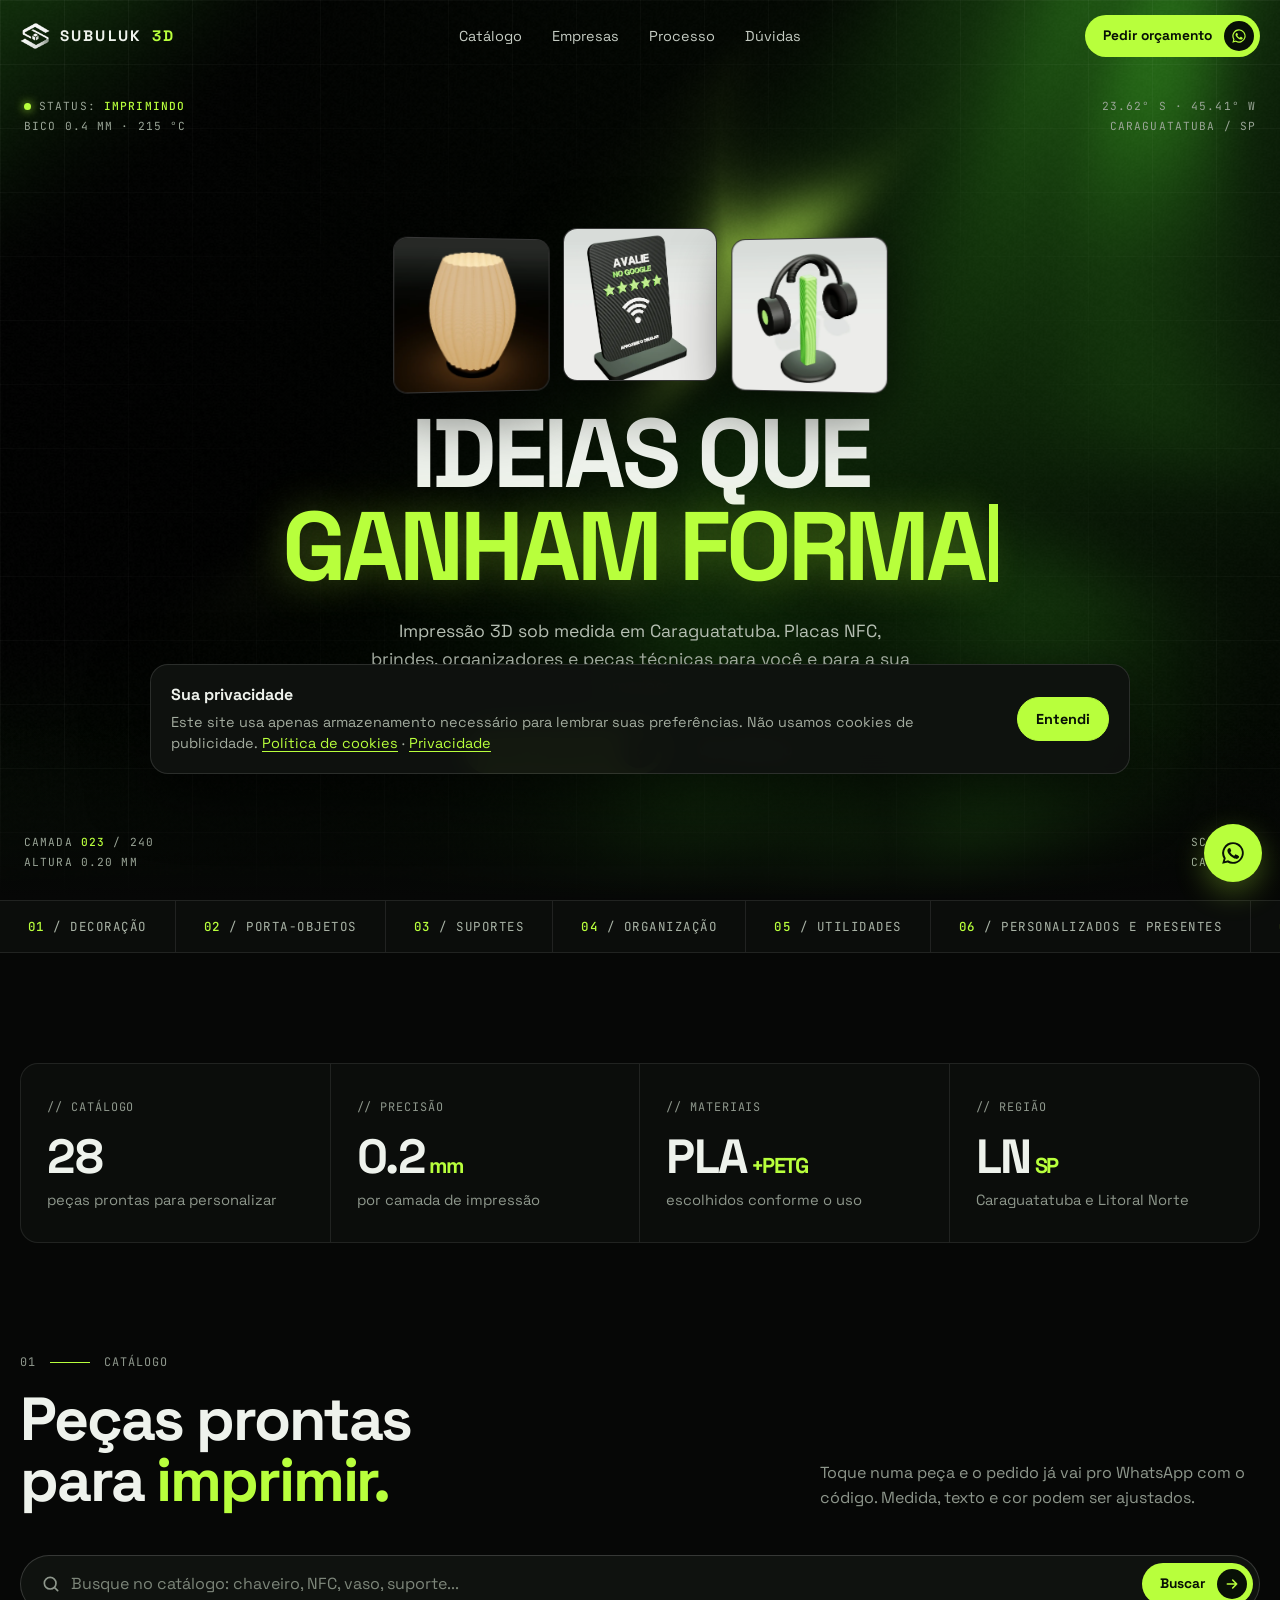
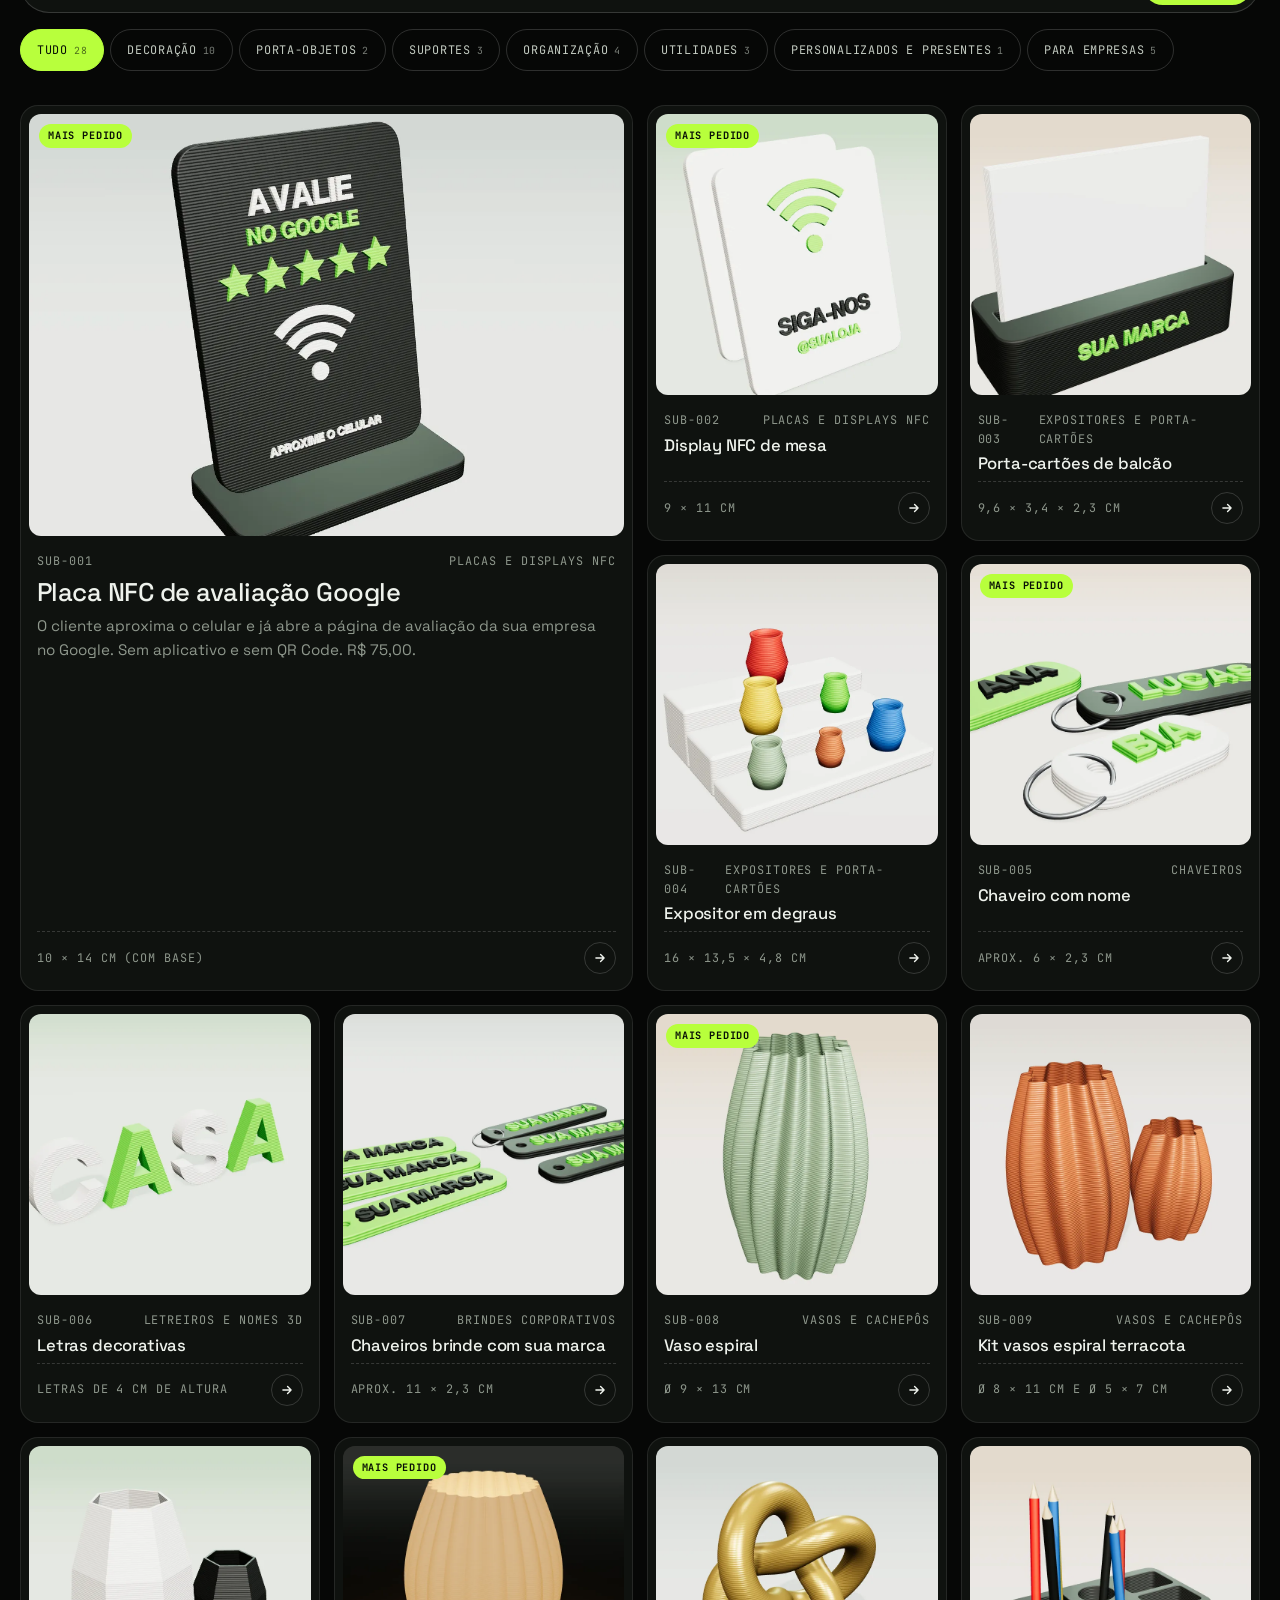
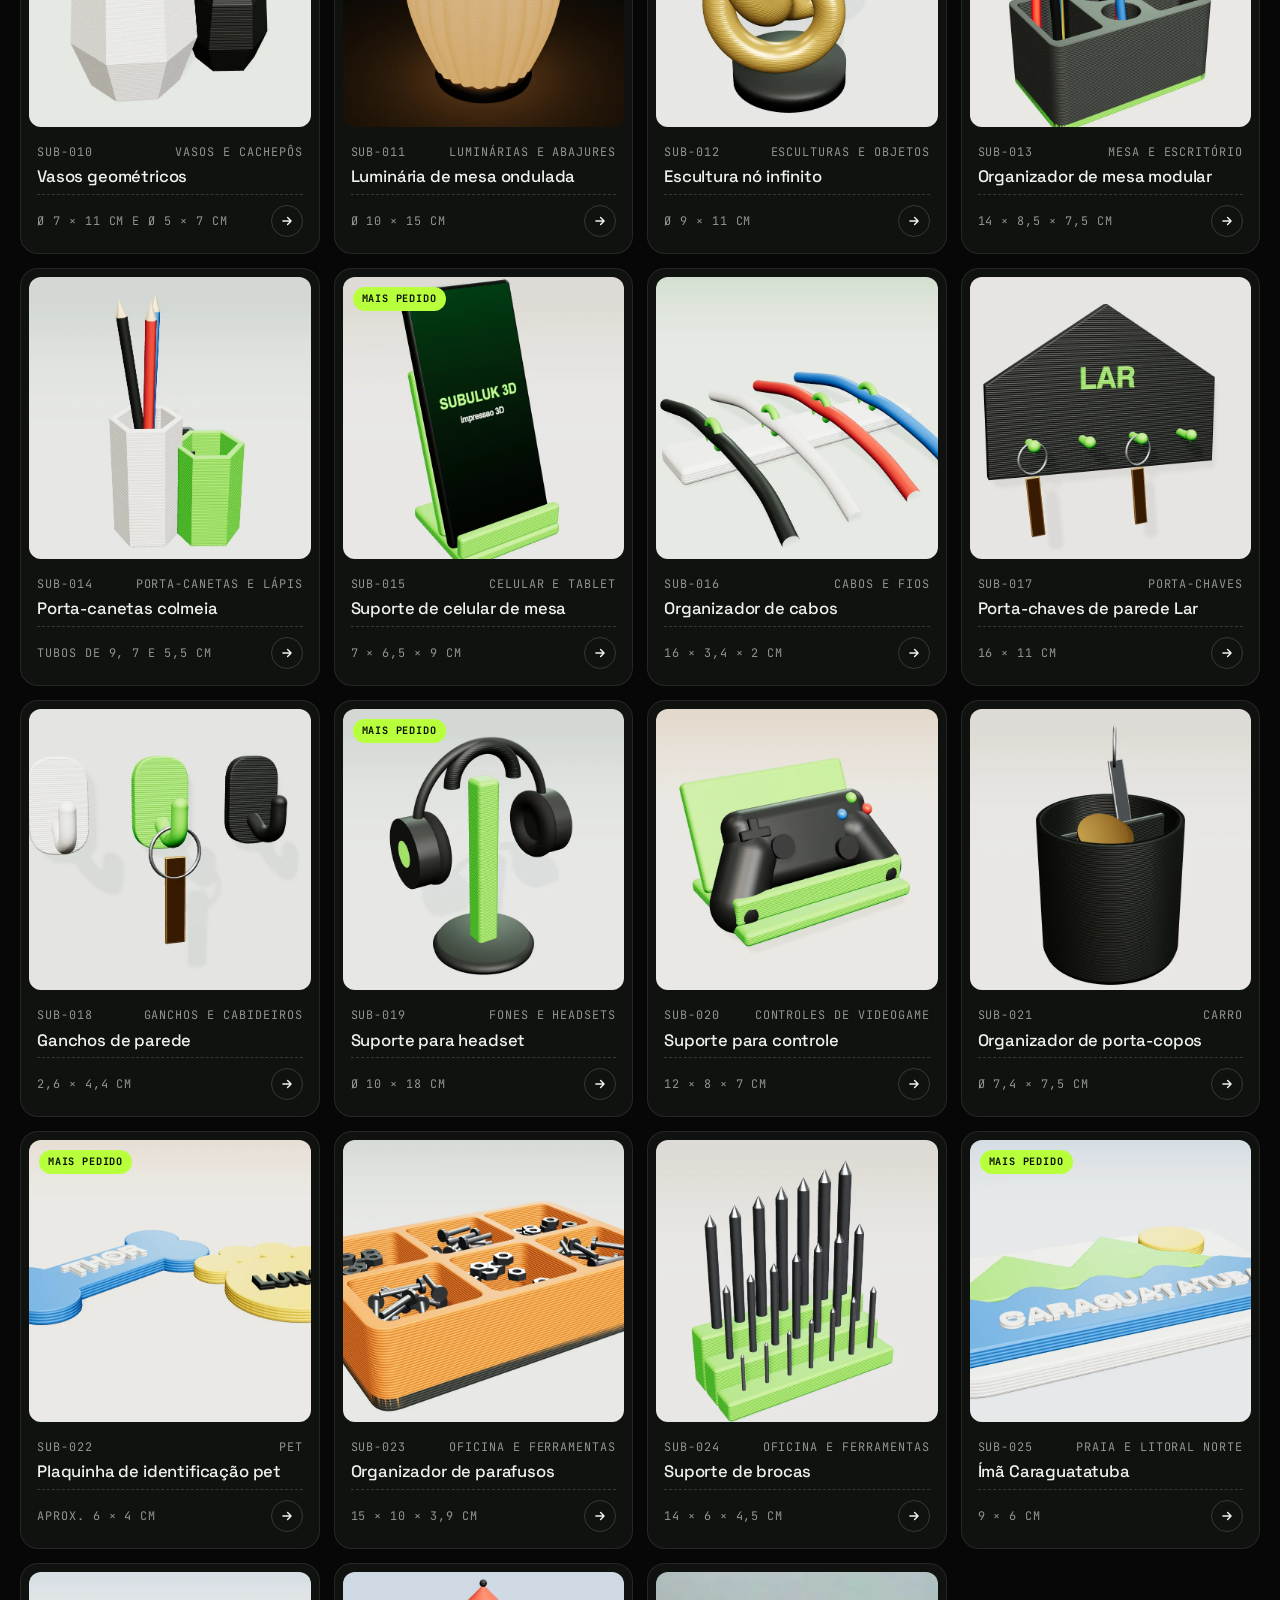
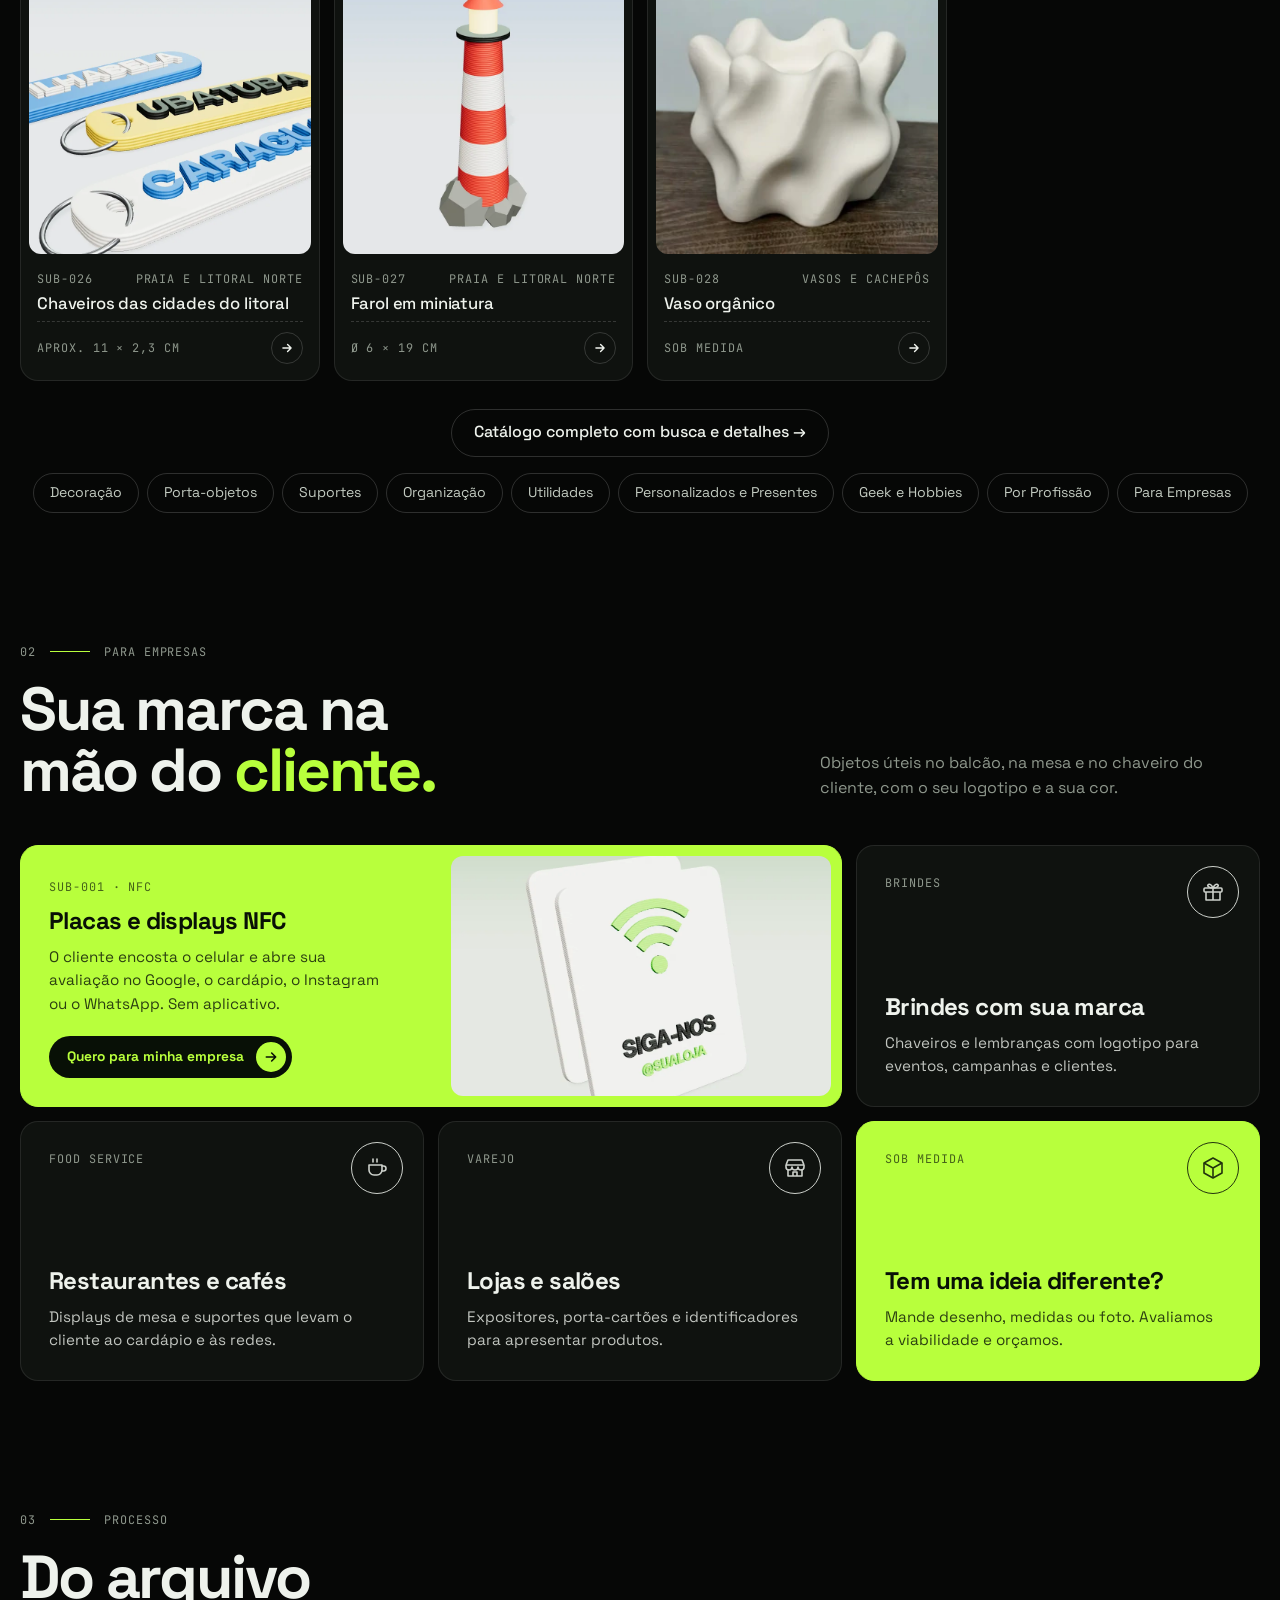
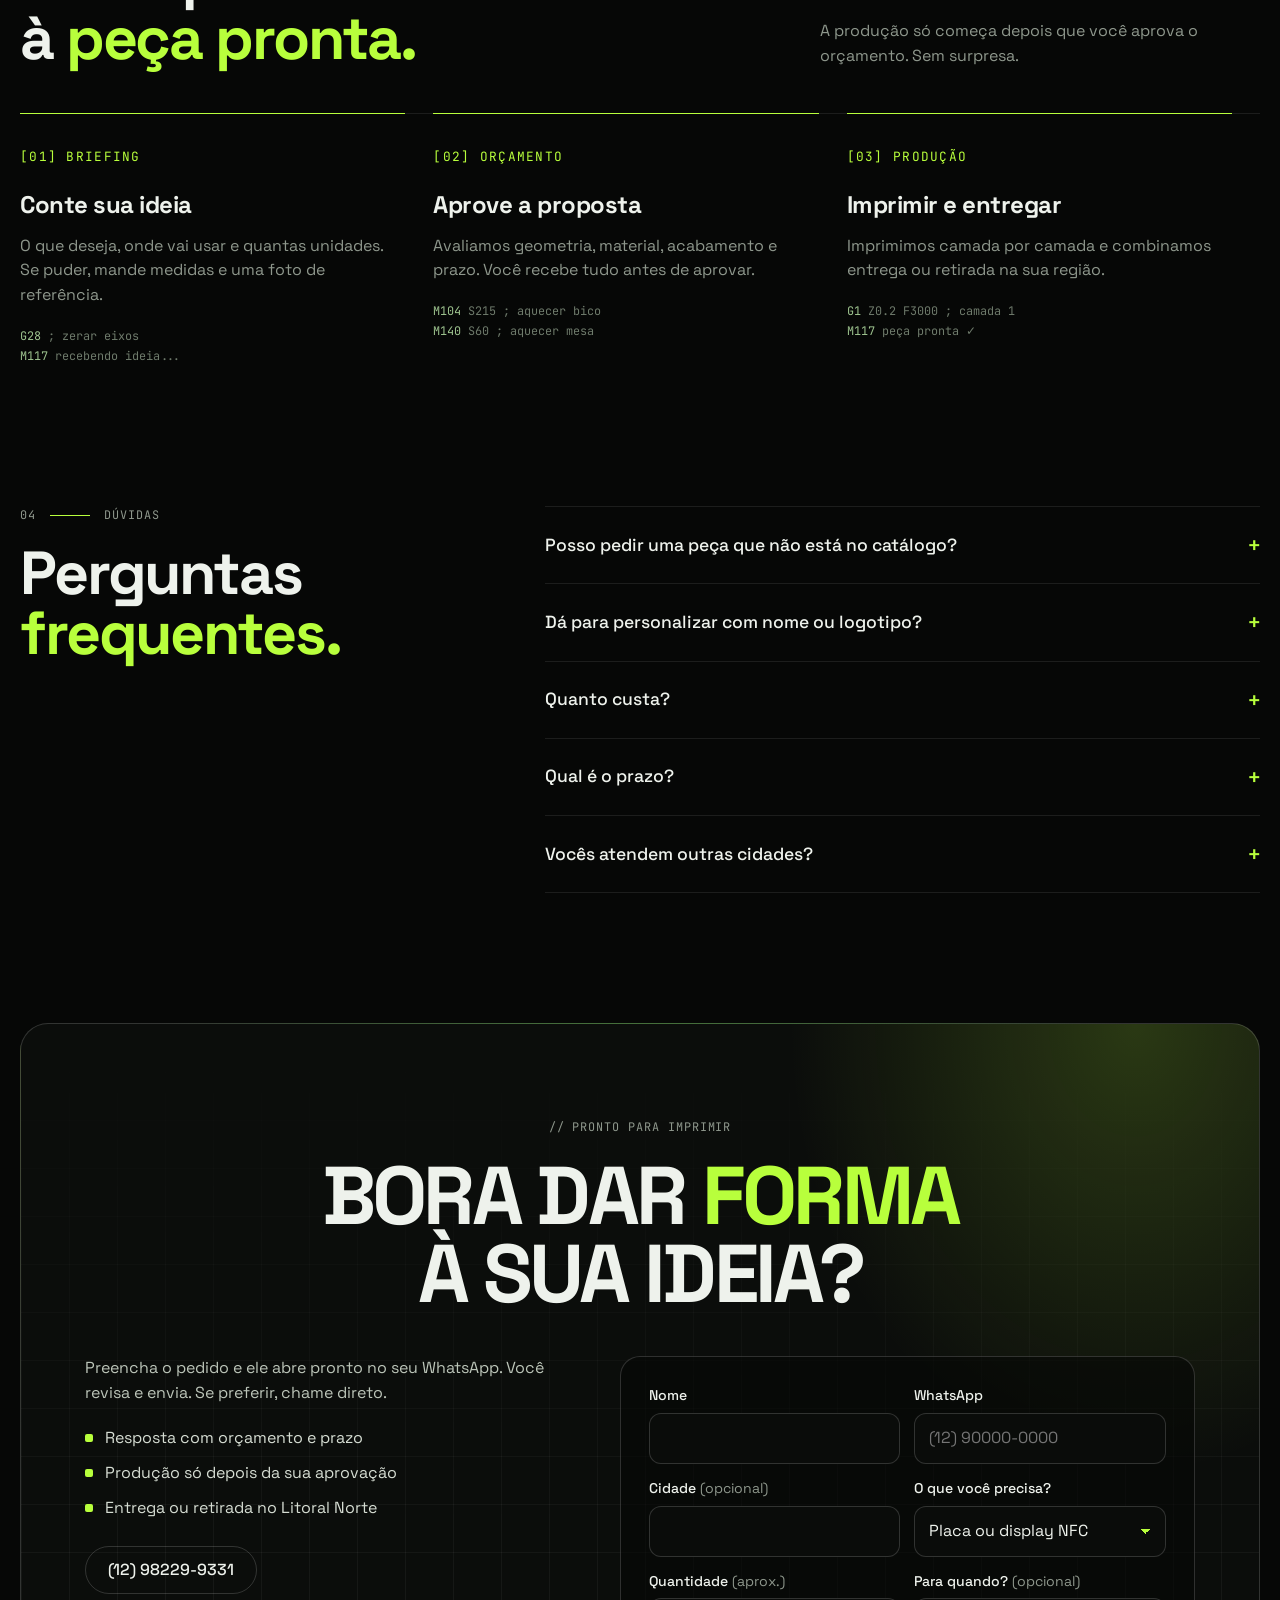
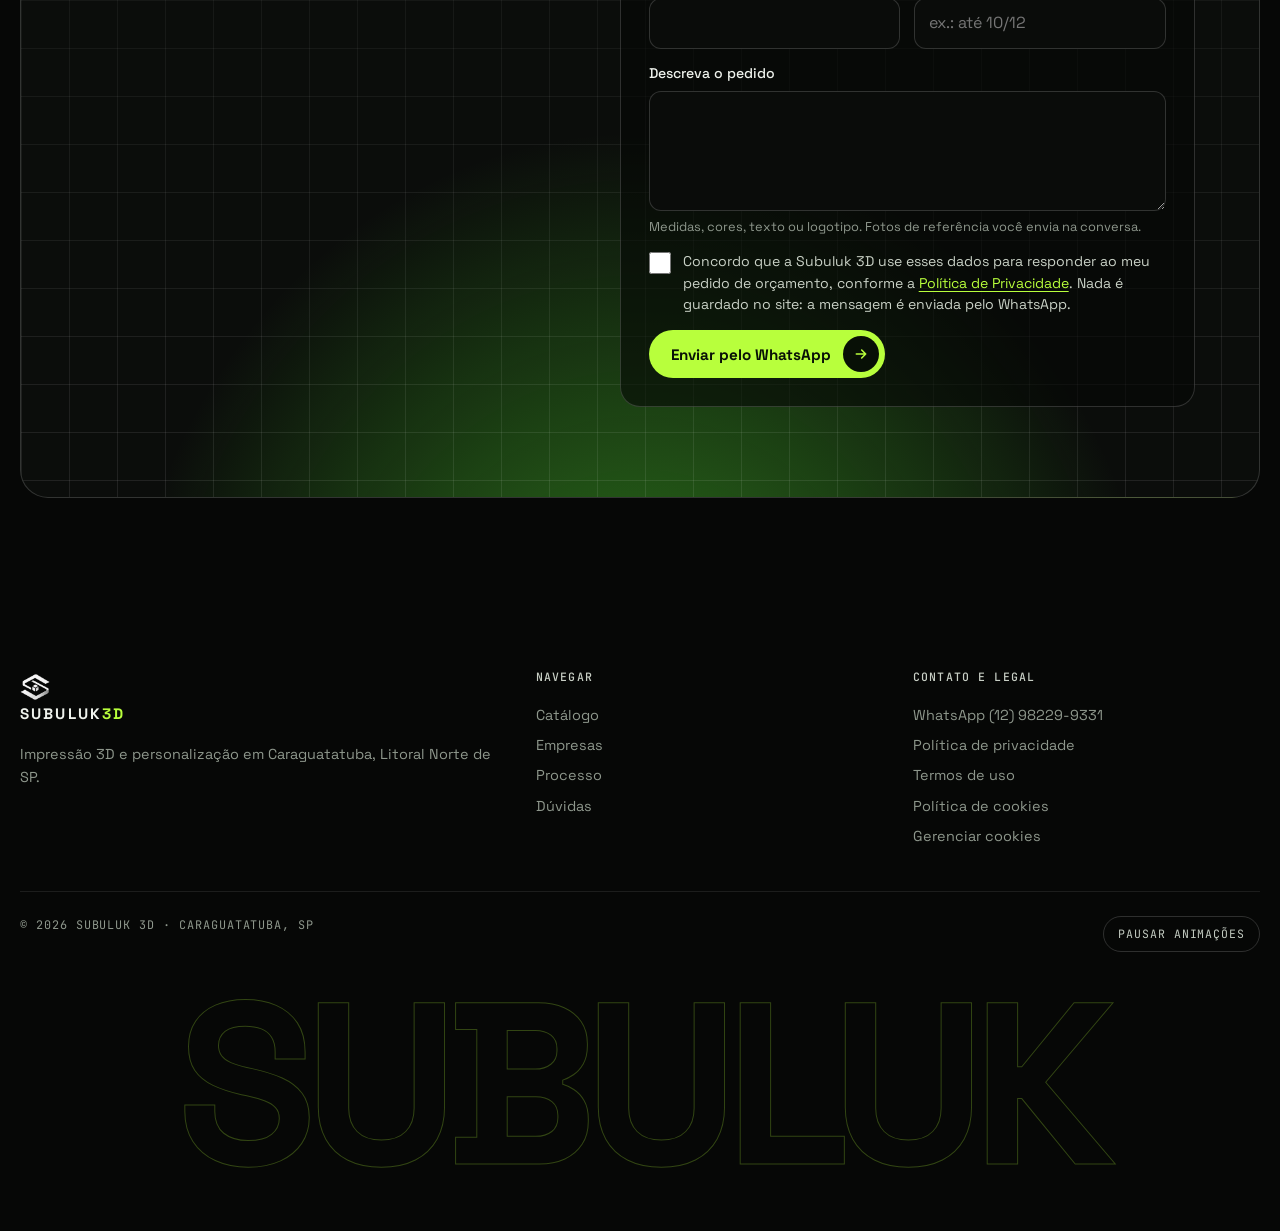
==== commit 337aac7c: "Catálogo: 9 departamentos, 64 categorias e vitrine por profissão - produtos.json reorganizado em dep" ====
--- a/index.html
+++ b/index.html
@@ -455,7 +455,7 @@
 
 <a class="fab" href="#" data-wa aria-label="Conversar no WhatsApp"><svg aria-hidden="true"><use href="#i-wa"/></svg></a>
 
-<script id="data" type="application/json">{"whatsapp":"5512982299331","departamentos":[{"id":"empresas","nome":"Para Empresas","desc":"Peças para o seu negócio atender, sinalizar e divulgar a marca.","icone":"c-sign"},{"id":"presentes","nome":"Presentes e Festas","desc":"Presentes personalizados, lembranças, festas e datas especiais.","icone":"c-gift"},{"id":"casa","nome":"Casa e Decoração","desc":"Decoração, organização e utilidades para todos os cômodos.","icone":"c-vase"},{"id":"lazer","nome":"Games e Diversão","desc":"Setup gamer, brinquedos, jogos de mesa, colecionáveis e cosplay.","icone":"c-game"},{"id":"trabalho","nome":"Escritório e Oficina","desc":"Organização de mesa, oficina, carro, peças de reposição e projetos maker.","icone":"c-tool"}],"nichos":[{"id":"comercio-empresas","nome":"Placas NFC e Empresas","desc":"Placas NFC de avaliação no Google, displays de balcão e peças com a sua marca.","subs":["Placas NFC de avaliação","Displays NFC de mesa","Porta-cartões","Expositores"],"capa":"fotos/produtos/placa-nfc-avaliacao.webp","grupo":"empresas"},{"id":"sinalizacao","nome":"Placas e Sinalização","desc":"Placas de porta, sinalização interna e letreiros com o logotipo da sua empresa.","subs":["Placas de porta","Sinalização interna","Letreiros com logo","Placas de mesa"],"grupo":"empresas"},{"id":"presentes-personalizados","nome":"Chaveiros e Presentes","desc":"Chaveiros com nome, letras decorativas e brindes para empresas e eventos.","subs":["Chaveiros com nome","Letras decorativas","Brindes corporativos","Lembrancinhas"],"capa":"fotos/produtos/chaveiro-nome.webp","grupo":"presentes"},{"id":"festas-eventos","nome":"Festas e Eventos","desc":"Topos de bolo, lembrancinhas, centros de mesa e letreiros para aniversários, casamentos e eventos.","subs":["Topos de bolo","Centros de mesa","Letreiros de festa","Lembrancinhas de festa"],"grupo":"presentes"},{"id":"natal","nome":"Natal","desc":"Enfeites, árvores minimalistas e porta-velas para decorar a casa e a vitrine no fim de ano.","subs":["Enfeites de árvore","Árvores decorativas","Porta-velas","Presépios e figuras"],"grupo":"presentes"},{"id":"moda-acessorios","nome":"Moda e Acessórios","desc":"Brincos, porta-joias e acessórios leves, com cores e formatos sob medida.","subs":["Brincos","Anéis e pulseiras","Porta-joias","Acessórios para bolsas"],"grupo":"presentes"},{"id":"turismo-regional","nome":"Litoral Norte","desc":"Ímãs, chaveiros e miniaturas inspirados em Caraguatatuba e região.","subs":["Ímãs de geladeira","Chaveiros de cidades","Miniaturas"],"capa":"fotos/produtos/farol-miniatura.webp","grupo":"presentes"},{"id":"decoracao","nome":"Decoração","desc":"Vasos, luminárias e esculturas que valorizam a textura das camadas.","subs":["Vasos","Luminárias","Esculturas","Objetos minimalistas"],"capa":"fotos/produtos/vaso-espiral.webp","grupo":"casa"},{"id":"casa-utilidades","nome":"Casa e Utilidades","desc":"Porta-chaves, ganchos e utilidades para banheiro, lavanderia e o dia a dia.","subs":["Porta-chaves de parede","Ganchos","Banheiro e lavanderia","Utilidades domésticas"],"capa":"fotos/produtos/porta-chaves-parede.webp","grupo":"casa"},{"id":"cozinha-casa","nome":"Cozinha","desc":"Suportes, organizadores de gaveta e utilidades para a cozinha.","subs":["Suportes de cozinha","Organizadores de gaveta","Porta-temperos","Utensílios"],"grupo":"casa"},{"id":"plantas-jardim","nome":"Plantas e Jardim","desc":"Vasos autoirrigáveis, suportes de parede e marcadores para hortas e plantas.","subs":["Vasos autoirrigáveis","Vasos para suculentas","Suportes de parede","Marcadores de plantas"],"grupo":"casa"},{"id":"pet-shop","nome":"Pet","desc":"Plaquinhas de identificação com o nome do seu pet.","subs":["Identificadores","Acessórios para coleiras"],"capa":"fotos/produtos/tag-pet.webp","grupo":"casa"},{"id":"games-tecnologia","nome":"Games e Setup","desc":"Suportes para headset, controles e acessórios para o seu setup.","subs":["Suportes para headset","Suportes para controles","Acessórios gamer"],"capa":"fotos/produtos/suporte-headset.webp","grupo":"lazer"},{"id":"brinquedos-fidgets","nome":"Brinquedos e Fidgets","desc":"Fidgets, brinquedos articulados e quebra-cabeças impressos em 3D para todas as idades.","subs":["Fidgets","Articulados","Quebra-cabeças","Brinquedos de montar"],"grupo":"lazer"},{"id":"jogos-mesa","nome":"Jogos de Mesa e RPG","desc":"Torres de dados, porta-cartas, organizadores de caixa e peças para jogos de tabuleiro.","subs":["Torres de dados","Porta-cartas e deck box","Organizadores de jogos","Peças de reposição para jogos"],"grupo":"lazer"},{"id":"colecionaveis","nome":"Colecionáveis e Miniaturas","desc":"Miniaturas, bustos, dioramas e expositores para a sua coleção.","subs":["Miniaturas","Bustos","Dioramas","Expositores de coleção"],"grupo":"lazer"},{"id":"cosplay-props","nome":"Cosplay e Props","desc":"Máscaras, capacetes e acessórios de fantasia, prontos para lixar e pintar.","subs":["Máscaras e capacetes","Réplicas e props","Acessórios de fantasia"],"grupo":"lazer"},{"id":"escritorio","nome":"Escritório e Organização","desc":"Organizadores de mesa, porta-canetas, suportes e gestão de cabos.","subs":["Organizadores de mesa","Porta-canetas","Suportes para celular","Organizadores de cabos"],"capa":"fotos/produtos/organizador-mesa.webp","grupo":"trabalho"},{"id":"ferramentas-oficina","nome":"Ferramentas e Oficina","desc":"Organizadores de parafusos, suportes de brocas e peças de bancada.","subs":["Organizadores de parafusos","Suportes para brocas","Acessórios de bancada"],"capa":"fotos/produtos/organizador-parafusos.webp","grupo":"trabalho"},{"id":"automotivo","nome":"Automotivo","desc":"Organizadores e acessórios para o interior do carro.","subs":["Organizadores automotivos","Acessórios internos"],"capa":"fotos/produtos/organizador-porta-copos.webp","grupo":"trabalho"},{"id":"pecas-reposicao","nome":"Peças de Reposição","desc":"Reproduzimos peças quebradas ou que não se acham mais: tampas, engrenagens, presilhas e suportes.","subs":["Tampas e presilhas","Engrenagens","Suportes e fixadores","Peças sob medida"],"grupo":"trabalho"},{"id":"maker-educacao","nome":"Maker e Educação","desc":"Protótipos, maquetes, peças para robótica e materiais didáticos para escolas e projetos.","subs":["Protótipos","Maquetes","Robótica","Material didático"],"grupo":"trabalho"}],"produtos":[{"ref":"SUB-001","nome":"Placa NFC de avaliação Google","nicho":"comercio-empresas","sub":"Placas NFC de avaliação","descricao":"O cliente aproxima o celular e já abre a página de avaliação da sua empresa no Google. Sem aplicativo e sem QR Code. R$ 75,00.","dimensoes":"10 × 14 cm (com base)","cores":["Preto e verde","Preto e branco"],"personalizavel":true,"destaque":true,"fotos":["fotos/produtos/placa-nfc-avaliacao.webp","fotos/produtos/placa-nfc-avaliacao-2.webp"],"criado":"2026-11-19"},{"ref":"SUB-002","nome":"Display NFC de mesa","nicho":"comercio-empresas","sub":"Displays NFC de mesa","descricao":"Display em formato de cavalete para mesas e balcões. Leva o cliente ao Instagram, cardápio ou WhatsApp com um toque do celular.","dimensoes":"9 × 11 cm","cores":["Branco e verde"],"personalizavel":true,"destaque":true,"fotos":["fotos/produtos/display-nfc-mesa.webp","fotos/produtos/display-nfc-mesa-2.webp"],"criado":"2026-11-19"},{"ref":"SUB-003","nome":"Porta-cartões de balcão","nicho":"comercio-empresas","sub":"Porta-cartões","descricao":"Porta-cartões com o nome ou logotipo da sua marca em relevo na frente.","dimensoes":"9,6 × 3,4 × 2,3 cm","cores":["Preto e verde","Branco e preto"],"personalizavel":true,"destaque":false,"fotos":["fotos/produtos/porta-cartoes.webp","fotos/produtos/porta-cartoes-2.webp"],"criado":"2026-11-18"},{"ref":"SUB-004","nome":"Expositor em degraus","nicho":"comercio-empresas","sub":"Expositores","descricao":"Expositor de três níveis para vitrines e balcões. Medidas ajustáveis aos seus produtos.","dimensoes":"16 × 13,5 × 4,8 cm","cores":["Branco","Preto"],"personalizavel":false,"destaque":false,"fotos":["fotos/produtos/expositor-degraus.webp","fotos/produtos/expositor-degraus-2.webp"],"criado":"2026-11-18"},{"ref":"SUB-005","nome":"Chaveiro com nome","nicho":"presentes-personalizados","sub":"Chaveiros com nome","descricao":"Chaveiro com nome em relevo e cor de contraste. Ótimo para presentes, lembrancinhas e identificação de chaves.","dimensoes":"Aprox. 6 × 2,3 cm","cores":["Verde","Preto","Branco"],"personalizavel":true,"destaque":true,"fotos":["fotos/produtos/chaveiro-nome.webp","fotos/produtos/chaveiro-nome-2.webp"],"criado":"2026-11-18"},{"ref":"SUB-006","nome":"Letras decorativas","nicho":"presentes-personalizados","sub":"Letras decorativas","descricao":"Palavras e nomes em letras de 4 cm para decorar prateleiras, quartos e festas.","dimensoes":"Letras de 4 cm de altura","cores":["Branco","Verde","Sob consulta"],"personalizavel":true,"destaque":false,"fotos":["fotos/produtos/letras-decorativas.webp","fotos/produtos/letras-decorativas-2.webp"],"criado":"2026-11-17"},{"ref":"SUB-007","nome":"Chaveiros brinde com sua marca","nicho":"presentes-personalizados","sub":"Brindes corporativos","descricao":"Chaveiros em lote com o nome ou logotipo da empresa, para eventos, campanhas e clientes.","dimensoes":"Aprox. 11 × 2,3 cm","cores":["Verde e preto","Cores da marca"],"personalizavel":true,"destaque":false,"fotos":["fotos/produtos/brinde-corporativo.webp","fotos/produtos/brinde-corporativo-2.webp"],"criado":"2026-11-17"},{"ref":"SUB-008","nome":"Vaso espiral","nicho":"decoracao","sub":"Vasos","descricao":"Vaso com nervuras em espiral que destacam as camadas da impressão. Ideal para flores secas ou plantas artificiais.","dimensoes":"Ø 9 × 13 cm","cores":["Verde sálvia (seda)","Sob consulta"],"personalizavel":false,"destaque":true,"fotos":["fotos/produtos/vaso-espiral.webp","fotos/produtos/vaso-espiral-2.webp"],"criado":"2026-11-17"},{"ref":"SUB-009","nome":"Kit vasos espiral terracota","nicho":"decoracao","sub":"Vasos","descricao":"Dupla de vasos em tom terroso, em dois tamanhos, para compor mesas e estantes.","dimensoes":"Ø 8 × 11 cm e Ø 5 × 7 cm","cores":["Terracota"],"personalizavel":false,"destaque":false,"fotos":["fotos/produtos/vaso-espiral-terracota.webp","fotos/produtos/vaso-espiral-terracota-2.webp"],"criado":"2026-11-16"},{"ref":"SUB-010","nome":"Vasos geométricos","nicho":"decoracao","sub":"Objetos minimalistas","descricao":"Vasos facetados em estilo low-poly, em versão alta e baixa.","dimensoes":"Ø 7 × 11 cm e Ø 5 × 7 cm","cores":["Branco","Preto"],"personalizavel":false,"destaque":false,"fotos":["fotos/produtos/vaso-geometrico.webp","fotos/produtos/vaso-geometrico-2.webp"],"criado":"2026-11-16"},{"ref":"SUB-011","nome":"Luminária de mesa ondulada","nicho":"decoracao","sub":"Luminárias","descricao":"Cúpula com ondulações que difundem a luz de forma suave. Usa lâmpada LED, que não aquece a peça.","dimensoes":"Ø 10 × 15 cm","cores":["Branco"],"personalizavel":false,"destaque":true,"fotos":["fotos/produtos/luminaria.webp","fotos/produtos/luminaria-2.webp"],"criado":"2026-11-16"},{"ref":"SUB-012","nome":"Escultura nó infinito","nicho":"decoracao","sub":"Esculturas","descricao":"Escultura decorativa em filamento acetinado dourado com base preta.","dimensoes":"Ø 9 × 11 cm","cores":["Dourado seda"],"personalizavel":false,"destaque":false,"fotos":["fotos/produtos/escultura-geometrica.webp","fotos/produtos/escultura-geometrica-2.webp"],"criado":"2026-11-15"},{"ref":"SUB-013","nome":"Organizador de mesa modular","nicho":"escritorio","sub":"Organizadores de mesa","descricao":"Compartimentos para canetas, lápis, clipes e pequenos itens, com base em cor de destaque.","dimensoes":"14 × 8,5 × 7,5 cm","cores":["Grafite e verde"],"personalizavel":true,"destaque":false,"fotos":["fotos/produtos/organizador-mesa.webp","fotos/produtos/organizador-mesa-2.webp"],"criado":"2026-11-15"},{"ref":"SUB-014","nome":"Porta-canetas colmeia","nicho":"escritorio","sub":"Porta-canetas","descricao":"Três tubos hexagonais de alturas diferentes. Vendidos juntos ou separados.","dimensoes":"Tubos de 9, 7 e 5,5 cm","cores":["Branco, verde e preto"],"personalizavel":false,"destaque":false,"fotos":["fotos/produtos/porta-canetas-hex.webp","fotos/produtos/porta-canetas-hex-2.webp"],"criado":"2026-11-15"},{"ref":"SUB-015","nome":"Suporte de celular de mesa","nicho":"escritorio","sub":"Suportes para celular","descricao":"Apoio inclinado para assistir, fazer chamadas de vídeo ou acompanhar receitas.","dimensoes":"7 × 6,5 × 9 cm","cores":["Verde","Preto","Branco"],"personalizavel":true,"destaque":true,"fotos":["fotos/produtos/suporte-celular.webp","fotos/produtos/suporte-celular-2.webp"],"criado":"2026-11-14"},{"ref":"SUB-016","nome":"Organizador de cabos","nicho":"escritorio","sub":"Organizadores de cabos","descricao":"Barra com presilhas para manter cabos de carregador e fones sempre à mão.","dimensoes":"16 × 3,4 × 2 cm","cores":["Branco e verde"],"personalizavel":false,"destaque":false,"fotos":["fotos/produtos/organizador-cabos.webp","fotos/produtos/organizador-cabos-2.webp"],"criado":"2026-11-14"},{"ref":"SUB-017","nome":"Porta-chaves de parede Lar","nicho":"casa-utilidades","sub":"Porta-chaves de parede","descricao":"Placa em formato de casinha com quatro ganchos. O texto pode ser trocado pelo nome da família.","dimensoes":"16 × 11 cm","cores":["Preto e verde"],"personalizavel":true,"destaque":false,"fotos":["fotos/produtos/porta-chaves-parede.webp","fotos/produtos/porta-chaves-parede-2.webp"],"criado":"2026-11-14"},{"ref":"SUB-018","nome":"Ganchos de parede","nicho":"casa-utilidades","sub":"Ganchos","descricao":"Ganchos para chaves, bolsas e toalhas, fixados com fita dupla face ou parafuso.","dimensoes":"2,6 × 4,4 cm","cores":["Branco","Verde","Preto"],"personalizavel":false,"destaque":false,"fotos":["fotos/produtos/ganchos-parede.webp","fotos/produtos/ganchos-parede-2.webp"],"criado":"2026-11-13"},{"ref":"SUB-019","nome":"Suporte para headset","nicho":"games-tecnologia","sub":"Suportes para headset","descricao":"Suporte de mesa com base firme e topo arredondado, que não marca o arco do fone.","dimensoes":"Ø 10 × 18 cm","cores":["Preto e verde"],"personalizavel":true,"destaque":true,"fotos":["fotos/produtos/suporte-headset.webp","fotos/produtos/suporte-headset-2.webp"],"criado":"2026-11-13"},{"ref":"SUB-020","nome":"Suporte para controle","nicho":"games-tecnologia","sub":"Suportes para controles","descricao":"Apoio inclinado para controles de videogame, deixando o setup organizado.","dimensoes":"12 × 8 × 7 cm","cores":["Verde","Preto"],"personalizavel":false,"destaque":false,"fotos":["fotos/produtos/suporte-controle.webp","fotos/produtos/suporte-controle-2.webp"],"criado":"2026-11-13"},{"ref":"SUB-021","nome":"Organizador de porta-copos","nicho":"automotivo","sub":"Organizadores automotivos","descricao":"Encaixa no porta-copos do carro e separa moedas, chaves e cartão de estacionamento.","dimensoes":"Ø 7,4 × 7,5 cm","cores":["Preto"],"personalizavel":false,"destaque":false,"fotos":["fotos/produtos/organizador-porta-copos.webp","fotos/produtos/organizador-porta-copos-2.webp"],"criado":"2026-11-12"},{"ref":"SUB-022","nome":"Plaquinha de identificação pet","nicho":"pet-shop","sub":"Identificadores","descricao":"Plaquinhas em formato de osso ou patinha com o nome do pet. No verso cabe o telefone do tutor.","dimensoes":"Aprox. 6 × 4 cm","cores":["Azul","Amarelo","Sob consulta"],"personalizavel":true,"destaque":true,"fotos":["fotos/produtos/tag-pet.webp","fotos/produtos/tag-pet-2.webp"],"criado":"2026-11-12"},{"ref":"SUB-023","nome":"Organizador de parafusos","nicho":"ferramentas-oficina","sub":"Organizadores de parafusos","descricao":"Caixa com seis divisórias para parafusos, porcas e arruelas na bancada.","dimensoes":"15 × 10 × 3,9 cm","cores":["Laranja e grafite"],"personalizavel":false,"destaque":false,"fotos":["fotos/produtos/organizador-parafusos.webp","fotos/produtos/organizador-parafusos-2.webp"],"criado":"2026-11-12"},{"ref":"SUB-024","nome":"Suporte de brocas","nicho":"ferramentas-oficina","sub":"Suportes para brocas","descricao":"Base em degraus com furos por diâmetro, para achar a broca certa na hora.","dimensoes":"14 × 6 × 4,5 cm","cores":["Verde"],"personalizavel":true,"destaque":false,"fotos":["fotos/produtos/suporte-brocas.webp","fotos/produtos/suporte-brocas-2.webp"],"criado":"2026-11-11"},{"ref":"SUB-025","nome":"Ímã Caraguatatuba","nicho":"turismo-regional","sub":"Ímãs de geladeira","descricao":"Ímã de geladeira com mar, sol e a Serra do Mar em camadas coloridas.","dimensoes":"9 × 6 cm","cores":["Colorido"],"personalizavel":true,"destaque":true,"fotos":["fotos/produtos/ima-litoral.webp","fotos/produtos/ima-litoral-2.webp"],"criado":"2026-11-11"},{"ref":"SUB-026","nome":"Chaveiros das cidades do litoral","nicho":"turismo-regional","sub":"Chaveiros de cidades","descricao":"Chaveiros de Caraguatatuba, Ubatuba, Ilhabela e São Sebastião. Ideais para lojas de souvenir.","dimensoes":"Aprox. 11 × 2,3 cm","cores":["Azul","Amarelo","Branco"],"personalizavel":true,"destaque":false,"fotos":["fotos/produtos/chaveiro-cidade.webp","fotos/produtos/chaveiro-cidade-2.webp"],"criado":"2026-11-11"},{"ref":"SUB-027","nome":"Farol em miniatura","nicho":"turismo-regional","sub":"Miniaturas","descricao":"Miniatura de farol listrado sobre pedras, para decoração e lembrança do litoral.","dimensoes":"Ø 6 × 19 cm","cores":["Vermelho e branco"],"personalizavel":false,"destaque":false,"fotos":["fotos/produtos/farol-miniatura.webp","fotos/produtos/farol-miniatura-2.webp"],"criado":"2026-11-10"},{"ref":"SUB-028","nome":"Vaso orgânico","nicho":"decoracao","sub":"Vasos","descricao":"Vaso de formas orgânicas e onduladas, com acabamento fosco. Fica bonito com suculentas e plantas pequenas ou sozinho, como objeto decorativo.","dimensoes":"","cores":["Branco"],"personalizavel":false,"destaque":false,"fotos":["fotos/produtos/vaso-organico.webp"],"criado":"2026-11-24"}]}</script>
+<script id="data" type="application/json">{"whatsapp":"5512982299331","departamentos":[{"id":"decoracao","nome":"Decoração","desc":"Vasos, luminárias, esculturas, letreiros e peças que deixam a casa com a sua cara.","icone":"c-vase"},{"id":"porta-objetos","nome":"Porta-objetos","desc":"Um lugar certo para cada coisa: canetas, chaves, joias, controles e muito mais.","icone":"c-box"},{"id":"suportes","nome":"Suportes","desc":"Suportes para celular, fone, controle, notebook, parede e expositores.","icone":"c-stand"},{"id":"organizacao","nome":"Organização","desc":"Organizadores para mesa, gavetas, cabos, oficina, cozinha e hobbies.","icone":"c-grid"},{"id":"utilidades","nome":"Utilidades","desc":"Ganchos, peças de reposição, pet, carro, praia e eletrônica.","icone":"c-gear"},{"id":"personalizados","nome":"Personalizados e Presentes","desc":"Chaveiros, presentes, lembrancinhas e topos de bolo com nome, foto ou logo.","icone":"c-gift"},{"id":"geek","nome":"Geek e Hobbies","desc":"Games, RPG, colecionáveis, brinquedos, cosplay, maker e música.","icone":"c-game"},{"id":"profissoes","nome":"Por Profissão","desc":"Peças pensadas para o dia a dia de cada profissão, com o seu nome ou logo.","icone":"c-badge"},{"id":"empresas","nome":"Para Empresas","desc":"Placas NFC, sinalização, expositores, brindes com a sua marca e peças técnicas.","icone":"c-sign"}],"nichos":[{"id":"vasos","grupo":"decoracao","nome":"Vasos e Cachepôs","desc":"Vasos decorativos, cachepôs e kits que valorizam a textura das camadas.","icone":"c-vase","subs":["Vasos","Cachepôs","Kits de vasos"],"capa":"fotos/produtos/vaso-espiral.webp"},{"id":"luminarias","grupo":"decoracao","nome":"Luminárias e Abajures","desc":"Luminárias de mesa, abajures e cúpulas com luz difusa.","icone":"c-lamp","subs":["Luminárias de mesa","Abajures","Luminárias de parede"],"capa":"fotos/produtos/luminaria.webp"},{"id":"esculturas","grupo":"decoracao","nome":"Esculturas e Objetos","desc":"Esculturas, bustos e objetos minimalistas para estantes e mesas.","icone":"c-cube","subs":["Esculturas","Bustos","Objetos minimalistas"],"capa":"fotos/produtos/escultura-geometrica.webp"},{"id":"letreiros","grupo":"decoracao","nome":"Letreiros e Nomes 3D","desc":"Nomes, frases, letras e números de casa em 3D.","icone":"c-pen","subs":["Nomes e frases","Letras decorativas","Números de casa"],"capa":"fotos/produtos/letras-decorativas.webp"},{"id":"quadros","grupo":"decoracao","nome":"Quadros e Painéis","desc":"Quadros em relevo, mapas 3D e painéis de parede.","icone":"c-frame","subs":["Quadros em relevo","Mapas 3D","Painéis de parede"]},{"id":"turismo-regional","grupo":"decoracao","nome":"Praia e Litoral Norte","desc":"Ímãs, chaveiros e miniaturas inspirados em Caraguatatuba e região.","icone":"c-wave","subs":["Ímãs de geladeira","Chaveiros de cidades","Miniaturas","Mapas da região"],"capa":"fotos/produtos/ima-litoral.webp"},{"id":"plantas-jardim","grupo":"decoracao","nome":"Plantas e Jardim","desc":"Vasos autoirrigáveis, suportes de parede e marcadores para hortas e plantas.","icone":"c-leaf","subs":["Vasos autoirrigáveis","Vasos para suculentas","Suportes de parede","Marcadores de plantas"],"capa":"fotos/produtos/vaso-espiral.webp"},{"id":"datas-comemorativas","grupo":"decoracao","nome":"Datas Comemorativas","desc":"Enfeites para Natal, Páscoa, Halloween e outras datas especiais.","icone":"c-tree","subs":["Natal","Páscoa","Halloween","Outras datas"]},{"id":"porta-canetas","grupo":"porta-objetos","nome":"Porta-canetas e Lápis","desc":"Porta-canetas, porta-lápis e porta-pincéis para mesa e ateliê.","icone":"c-pen","subs":["Porta-canetas","Porta-lápis","Porta-pincéis"],"capa":"fotos/produtos/porta-canetas-hex.webp"},{"id":"porta-chaves","grupo":"porta-objetos","nome":"Porta-chaves","desc":"Porta-chaves de parede e de mesa para nunca mais perder a chave.","icone":"c-key","subs":["Porta-chaves de parede","Porta-chaves de mesa"],"capa":"fotos/produtos/porta-chaves-parede.webp"},{"id":"porta-joias","grupo":"porta-objetos","nome":"Porta-joias e Relógios","desc":"Porta-joias, porta-anéis, porta-brincos e porta-relógios.","icone":"c-gem","subs":["Porta-joias","Porta-anéis","Porta-brincos","Porta-relógios"]},{"id":"porta-controles","grupo":"porta-objetos","nome":"Porta-controles","desc":"Porta-controles remotos de mesa e de parede.","icone":"c-box","subs":["Porta-controles de mesa","Porta-controles de parede"]},{"id":"porta-oculos","grupo":"porta-objetos","nome":"Porta-óculos","desc":"Porta-óculos de mesa e de parede.","icone":"c-glasses","subs":["Porta-óculos de mesa","Porta-óculos de parede"]},{"id":"porta-cartoes","grupo":"porta-objetos","nome":"Porta-cartões e Porta-retratos","desc":"Porta-cartões, porta-retratos e porta-crachás.","icone":"c-frame","subs":["Porta-cartões","Porta-retratos","Porta-crachás"],"capa":"fotos/produtos/porta-cartoes.webp"},{"id":"porta-cozinha","grupo":"porta-objetos","nome":"Porta-temperos e Utensílios","desc":"Porta-temperos, porta-utensílios, porta-guardanapos e porta-copos.","icone":"c-kitchen","subs":["Porta-temperos","Porta-utensílios","Porta-guardanapos","Porta-copos"]},{"id":"porta-banheiro","grupo":"porta-objetos","nome":"Porta-escovas e Banheiro","desc":"Porta-escovas, saboneteiras e porta-algodão.","icone":"c-drop","subs":["Porta-escovas","Saboneteiras","Porta-algodão"]},{"id":"suporte-celular","grupo":"suportes","nome":"Celular e Tablet","desc":"Suportes de mesa, parede e cama para celular e tablet.","icone":"c-phone","subs":["Suportes de mesa","Suportes de parede","Suportes de cama"],"capa":"fotos/produtos/suporte-celular.webp"},{"id":"suporte-headset","grupo":"suportes","nome":"Fones e Headsets","desc":"Suportes e ganchos para fones e headsets.","icone":"c-headset","subs":["Suportes de headset","Ganchos de mesa"],"capa":"fotos/produtos/suporte-headset.webp"},{"id":"suporte-controle","grupo":"suportes","nome":"Controles de Videogame","desc":"Suportes, docks e bases para controles.","icone":"c-game","subs":["Suportes de controle","Docks e bases"],"capa":"fotos/produtos/suporte-controle.webp"},{"id":"suporte-notebook","grupo":"suportes","nome":"Notebook e Monitor","desc":"Suportes de notebook, elevadores de monitor e suportes de teclado.","icone":"c-desk","subs":["Suportes de notebook","Elevadores de monitor","Suportes de teclado"]},{"id":"suporte-speaker","grupo":"suportes","nome":"Alexa e Smart Speakers","desc":"Suportes de mesa e de parede para assistentes e caixas de som.","icone":"c-speaker","subs":["Suportes de mesa","Suportes de parede"]},{"id":"expositores","grupo":"suportes","nome":"Expositores","desc":"Expositores para miniaturas, colecionáveis, medalhas e balcão.","icone":"c-star","subs":["Miniaturas e colecionáveis","Medalhas e troféus","Expositores de balcão"],"capa":"fotos/produtos/expositor-degraus.webp"},{"id":"suportes-parede","grupo":"suportes","nome":"Suportes de Parede","desc":"Suportes de parede para ferramentas, instrumentos, bicicleta e capacete.","icone":"c-tool","subs":["Ferramentas","Violão e instrumentos","Bicicleta e capacete"]},{"id":"org-mesa","grupo":"organizacao","nome":"Mesa e Escritório","desc":"Organizadores de mesa, bandejas e porta-documentos.","icone":"c-desk","subs":["Organizadores de mesa","Bandejas","Porta-documentos"],"capa":"fotos/produtos/organizador-mesa.webp"},{"id":"divisorias","grupo":"organizacao","nome":"Divisórias de Gaveta","desc":"Divisórias modulares e bandejas sob medida para gavetas.","icone":"c-grid","subs":["Divisórias modulares","Bandejas de gaveta"]},{"id":"org-cabos","grupo":"organizacao","nome":"Cabos e Fios","desc":"Clipes, passa-cabos e canaletas para esconder a bagunça.","icone":"c-cable","subs":["Clipes de cabo","Passa-cabos","Canaletas"],"capa":"fotos/produtos/organizador-cabos.webp"},{"id":"ferramentas-oficina","grupo":"organizacao","nome":"Oficina e Ferramentas","desc":"Organizadores de parafusos, suportes de brocas e peças de bancada.","icone":"c-tool","subs":["Organizadores de parafusos","Suportes de brocas e bits","Acessórios de bancada"],"capa":"fotos/produtos/organizador-parafusos.webp"},{"id":"cozinha-casa","grupo":"organizacao","nome":"Cozinha e Despensa","desc":"Organizadores de despensa, de gaveta e suportes para a cozinha.","icone":"c-kitchen","subs":["Organizadores de despensa","Organizadores de gaveta","Suportes de cozinha"]},{"id":"org-maquiagem","grupo":"organizacao","nome":"Maquiagem e Cosméticos","desc":"Organizadores de maquiagem, porta-pincéis e porta-batons.","icone":"c-gem","subs":["Organizadores de maquiagem","Porta-pincéis","Porta-batons"]},{"id":"org-costura","grupo":"organizacao","nome":"Costura e Artesanato","desc":"Porta-linhas, organizadores de agulhas e porta-fitas.","icone":"c-scissors","subs":["Porta-linhas","Organizadores de agulhas","Porta-fitas"]},{"id":"org-brinquedos","grupo":"organizacao","nome":"Brinquedos e LEGO","desc":"Caixas de peças e expositores para brinquedos e LEGO.","icone":"c-puzzle","subs":["Caixas de peças","Expositores de LEGO"]},{"id":"casa-utilidades","grupo":"utilidades","nome":"Ganchos e Cabideiros","desc":"Ganchos de parede, cabideiros e ganchos adesivos.","icone":"c-house","subs":["Ganchos de parede","Cabideiros","Ganchos adesivos"],"capa":"fotos/produtos/porta-chaves-parede.webp"},{"id":"pecas-reposicao","grupo":"utilidades","nome":"Peças de Reposição","desc":"Reproduzimos peças quebradas ou que não se acham mais: tampas, engrenagens, presilhas e suportes.","icone":"c-gear","subs":["Tampas e presilhas","Engrenagens","Suportes e fixadores","Peças sob medida"]},{"id":"pet-shop","grupo":"utilidades","nome":"Pet","desc":"Plaquinhas de identificação, comedouros elevados e acessórios para pets.","icone":"c-pet","subs":["Identificadores","Comedouros elevados","Porta-saquinhos","Acessórios para coleiras"],"capa":"fotos/produtos/tag-pet.webp"},{"id":"automotivo","grupo":"utilidades","nome":"Carro","desc":"Organizadores, suportes e acessórios para o interior do carro.","icone":"c-car","subs":["Organizadores automotivos","Suportes de celular","Acessórios internos"],"capa":"fotos/produtos/organizador-porta-copos.webp"},{"id":"praia-viagem","grupo":"utilidades","nome":"Praia e Viagem","desc":"Prendedores de canga, porta-celular de praia e acessórios de viagem.","icone":"c-sun","subs":["Prendedores de canga","Porta-celular de praia","Acessórios de viagem"]},{"id":"casa-inteligente","grupo":"utilidades","nome":"Eletrônica e Casa Inteligente","desc":"Cases para eletrônicos, suportes de sensores e câmeras e acessórios maker.","icone":"c-robot","subs":["Cases para eletrônicos","Suportes de sensores e câmeras","Acessórios maker"]},{"id":"chaveiros","grupo":"personalizados","nome":"Chaveiros","desc":"Chaveiros com nome, logo, cidade ou tema, em várias cores.","icone":"c-key","subs":["Chaveiros com nome","Chaveiros com logo","Chaveiros de cidades","Chaveiros temáticos"],"capa":"fotos/produtos/chaveiro-nome.webp"},{"id":"presentes-personalizados","grupo":"personalizados","nome":"Presentes","desc":"Presentes personalizados para Dia das Mães, dos Pais, dos Namorados e aniversários.","icone":"c-gift","subs":["Dia das Mães","Dia dos Pais","Dia dos Namorados","Aniversário"],"capa":"fotos/produtos/chaveiro-nome.webp"},{"id":"festas-eventos","grupo":"personalizados","nome":"Festas e Lembrancinhas","desc":"Lembrancinhas, centros de mesa e letreiros para casamentos, aniversários e eventos.","icone":"c-party","subs":["Lembrancinhas de casamento","Lembrancinhas de aniversário","Chá de bebê","Formatura"]},{"id":"topos-bolo","grupo":"personalizados","nome":"Topos de Bolo","desc":"Topos de bolo com nome, temáticos e para casamento.","icone":"c-cake","subs":["Topos com nome","Topos temáticos","Topos de casamento"]},{"id":"moda-acessorios","grupo":"personalizados","nome":"Moda e Acessórios","desc":"Brincos, anéis e acessórios leves, com cores e formatos sob medida.","icone":"c-gem","subs":["Brincos","Anéis e pulseiras","Acessórios para bolsas"]},{"id":"games-tecnologia","grupo":"geek","nome":"Games e Setup","desc":"Organizadores, suportes e acessórios para o seu setup.","icone":"c-game","subs":["Organizadores de jogos","Acessórios gamer","Iluminação de setup"],"capa":"fotos/produtos/organizador-cabos.webp"},{"id":"jogos-mesa","grupo":"geek","nome":"Jogos de Mesa e RPG","desc":"Torres de dados, porta-cartas, organizadores de caixa e peças para jogos de tabuleiro.","icone":"c-dice","subs":["Torres de dados","Porta-cartas e deck box","Organizadores de jogos","Peças de reposição para jogos"]},{"id":"colecionaveis","grupo":"geek","nome":"Colecionáveis e Miniaturas","desc":"Miniaturas, dioramas e expositores para a sua coleção.","icone":"c-robot","subs":["Miniaturas","Dioramas","Expositores de coleção"]},{"id":"brinquedos-fidgets","grupo":"geek","nome":"Brinquedos e Fidgets","desc":"Fidgets, brinquedos articulados e quebra-cabeças impressos em 3D para todas as idades.","icone":"c-puzzle","subs":["Fidgets","Articulados","Quebra-cabeças","Brinquedos de montar"]},{"id":"cosplay-props","grupo":"geek","nome":"Cosplay e Props","desc":"Máscaras, capacetes e acessórios de fantasia, prontos para lixar e pintar.","icone":"c-mask","subs":["Máscaras e capacetes","Réplicas e props","Acessórios de fantasia"]},{"id":"maker-educacao","grupo":"geek","nome":"Maker e Educação","desc":"Protótipos, maquetes, peças para robótica e materiais didáticos para escolas e projetos.","icone":"c-edu","subs":["Protótipos","Maquetes","Robótica","Material didático"]},{"id":"musica","grupo":"geek","nome":"Música","desc":"Suportes de pedal, porta-palhetas e suportes de instrumento.","icone":"c-music","subs":["Suportes de pedal","Porta-palhetas","Suportes de instrumento"]},{"id":"prof-saude","grupo":"profissoes","nome":"Saúde","desc":"Peças para consultórios de dentistas, médicos, fisioterapeutas e psicólogos.","icone":"c-health","subs":["Dentistas","Médicos","Fisioterapeutas","Psicólogos","Enfermagem"],"capa":"fotos/produtos/placa-nfc-avaliacao.webp"},{"id":"prof-beleza","grupo":"profissoes","nome":"Beleza e Estética","desc":"Peças para salões, barbearias, manicures e estúdios de estética.","icone":"c-scissors","subs":["Cabeleireiros","Barbeiros","Manicures","Esteticistas"],"capa":"fotos/produtos/placa-nfc-avaliacao.webp"},{"id":"prof-alimentacao","grupo":"profissoes","nome":"Restaurantes, Bares e Cafés","desc":"Porta-cardápios, números de mesa, porta-guardanapos e placas NFC para o salão.","icone":"c-cup","subs":["Porta-cardápios","Números de mesa","Porta-guardanapos","Placas NFC"],"capa":"fotos/produtos/placa-nfc-avaliacao.webp"},{"id":"prof-comercio","grupo":"profissoes","nome":"Lojas e Comércio","desc":"Expositores, porta-cartões e placas NFC para o balcão da sua loja.","icone":"c-shop","subs":["Expositores de balcão","Porta-cartões","Placas NFC"],"capa":"fotos/produtos/placa-nfc-avaliacao.webp"},{"id":"prof-escritorio","grupo":"profissoes","nome":"Advocacia, Contabilidade e Imóveis","desc":"Peças para escritórios de advogados, contadores e corretores de imóveis.","icone":"c-briefcase","subs":["Advogados","Contadores","Corretores de imóveis"],"capa":"fotos/produtos/porta-cartoes.webp"},{"id":"prof-educacao","grupo":"profissoes","nome":"Educação","desc":"Peças e lembranças para professores e escolas.","icone":"c-edu","subs":["Professores","Escolas"],"capa":"fotos/produtos/porta-canetas-hex.webp"},{"id":"prof-tecnicos","grupo":"profissoes","nome":"Técnicos e Engenharia","desc":"Peças para mecânicos, eletricistas, engenheiros, arquitetos e TI.","icone":"c-tool","subs":["Mecânicos","Eletricistas","Engenheiros","Arquitetos","TI"],"capa":"fotos/produtos/organizador-parafusos.webp"},{"id":"prof-turismo","grupo":"profissoes","nome":"Turismo e Hospedagem","desc":"Peças para pousadas, hotéis, náutica e surf no Litoral Norte.","icone":"c-wave","subs":["Pousadas","Hotéis","Náutica","Surf"],"capa":"fotos/produtos/placa-nfc-avaliacao.webp"},{"id":"prof-pet","grupo":"profissoes","nome":"Veterinários e Pet Shops","desc":"Peças para clínicas veterinárias e pet shops.","icone":"c-pet","subs":["Veterinários","Pet shops"],"capa":"fotos/produtos/tag-pet.webp"},{"id":"prof-fitness","grupo":"profissoes","nome":"Academias e Personal","desc":"Peças para academias, estúdios e personal trainers.","icone":"c-dumbbell","subs":["Academias","Personal trainers","Estúdios"]},{"id":"comercio-empresas","grupo":"empresas","nome":"Placas e Displays NFC","desc":"Placas NFC de avaliação no Google e displays de balcão para Instagram, cardápio ou WhatsApp.","icone":"c-nfc","subs":["Placas NFC de avaliação","Displays NFC de mesa","NFC para Instagram e Wi-Fi"],"capa":"fotos/produtos/placa-nfc-avaliacao.webp"},{"id":"expositores-balcao","grupo":"empresas","nome":"Expositores e Porta-cartões","desc":"Expositores em degraus, porta-cartões e displays para o balcão.","icone":"c-shop","subs":["Porta-cartões","Expositores","Displays de balcão"],"capa":"fotos/produtos/porta-cartoes.webp"},{"id":"sinalizacao","grupo":"empresas","nome":"Placas e Sinalização","desc":"Placas de porta, sinalização interna e letreiros com o logotipo da sua empresa.","icone":"c-sign","subs":["Placas de porta","Sinalização interna","Letreiros com logo","Placas de mesa"]},{"id":"brindes-corporativos","grupo":"empresas","nome":"Brindes Corporativos","desc":"Chaveiros, kits e brindes com a sua marca, em quantidade.","icone":"c-gift","subs":["Chaveiros com logo","Kits com logo","Brindes em quantidade"],"capa":"fotos/produtos/brinde-corporativo.webp"},{"id":"prototipos","grupo":"empresas","nome":"Protótipos e Peças Técnicas","desc":"Protótipos, peças técnicas e pequenas séries para a sua empresa.","icone":"c-gear","subs":["Protótipos","Peças técnicas","Pequenas séries"]}],"produtos":[{"ref":"SUB-001","nome":"Placa NFC de avaliação Google","nicho":"comercio-empresas","sub":"Placas NFC de avaliação","descricao":"O cliente aproxima o celular e já abre a página de avaliação da sua empresa no Google. Sem aplicativo e sem QR Code. R$ 75,00.","dimensoes":"10 × 14 cm (com base)","cores":["Preto e verde","Preto e branco"],"personalizavel":true,"destaque":true,"fotos":["fotos/produtos/placa-nfc-avaliacao.webp","fotos/produtos/placa-nfc-avaliacao-2.webp"],"criado":"2026-11-19","tambem":["prof-alimentacao","prof-comercio","prof-saude","prof-beleza","prof-turismo"]},{"ref":"SUB-002","nome":"Display NFC de mesa","nicho":"comercio-empresas","sub":"Displays NFC de mesa","descricao":"Display em formato de cavalete para mesas e balcões. Leva o cliente ao Instagram, cardápio ou WhatsApp com um toque do celular.","dimensoes":"9 × 11 cm","cores":["Branco e verde"],"personalizavel":true,"destaque":true,"fotos":["fotos/produtos/display-nfc-mesa.webp","fotos/produtos/display-nfc-mesa-2.webp"],"criado":"2026-11-19","tambem":["prof-alimentacao","prof-comercio","prof-beleza"]},{"ref":"SUB-003","nome":"Porta-cartões de balcão","nicho":"expositores-balcao","sub":"Porta-cartões","descricao":"Porta-cartões com o nome ou logotipo da sua marca em relevo na frente.","dimensoes":"9,6 × 3,4 × 2,3 cm","cores":["Preto e verde","Branco e preto"],"personalizavel":true,"destaque":false,"fotos":["fotos/produtos/porta-cartoes.webp","fotos/produtos/porta-cartoes-2.webp"],"criado":"2026-11-18","tambem":["porta-cartoes","prof-comercio","prof-escritorio","prof-saude"]},{"ref":"SUB-004","nome":"Expositor em degraus","nicho":"expositores-balcao","sub":"Expositores","descricao":"Expositor de três níveis para vitrines e balcões. Medidas ajustáveis aos seus produtos.","dimensoes":"16 × 13,5 × 4,8 cm","cores":["Branco","Preto"],"personalizavel":false,"destaque":false,"fotos":["fotos/produtos/expositor-degraus.webp","fotos/produtos/expositor-degraus-2.webp"],"criado":"2026-11-18","tambem":["expositores","prof-comercio"]},{"ref":"SUB-005","nome":"Chaveiro com nome","nicho":"chaveiros","sub":"Chaveiros com nome","descricao":"Chaveiro com nome em relevo e cor de contraste. Ótimo para presentes, lembrancinhas e identificação de chaves.","dimensoes":"Aprox. 6 × 2,3 cm","cores":["Verde","Preto","Branco"],"personalizavel":true,"destaque":true,"fotos":["fotos/produtos/chaveiro-nome.webp","fotos/produtos/chaveiro-nome-2.webp"],"criado":"2026-11-18","tambem":["presentes-personalizados"]},{"ref":"SUB-006","nome":"Letras decorativas","nicho":"letreiros","sub":"Letras decorativas","descricao":"Palavras e nomes em letras de 4 cm para decorar prateleiras, quartos e festas.","dimensoes":"Letras de 4 cm de altura","cores":["Branco","Verde","Sob consulta"],"personalizavel":true,"destaque":false,"fotos":["fotos/produtos/letras-decorativas.webp","fotos/produtos/letras-decorativas-2.webp"],"criado":"2026-11-17","tambem":["presentes-personalizados"]},{"ref":"SUB-007","nome":"Chaveiros brinde com sua marca","nicho":"brindes-corporativos","sub":"Chaveiros com logo","descricao":"Chaveiros em lote com o nome ou logotipo da empresa, para eventos, campanhas e clientes.","dimensoes":"Aprox. 11 × 2,3 cm","cores":["Verde e preto","Cores da marca"],"personalizavel":true,"destaque":false,"fotos":["fotos/produtos/brinde-corporativo.webp","fotos/produtos/brinde-corporativo-2.webp"],"criado":"2026-11-17","tambem":["chaveiros"]},{"ref":"SUB-008","nome":"Vaso espiral","nicho":"vasos","sub":"Vasos","descricao":"Vaso com nervuras em espiral que destacam as camadas da impressão. Ideal para flores secas ou plantas artificiais.","dimensoes":"Ø 9 × 13 cm","cores":["Verde sálvia (seda)","Sob consulta"],"personalizavel":false,"destaque":true,"fotos":["fotos/produtos/vaso-espiral.webp","fotos/produtos/vaso-espiral-2.webp"],"criado":"2026-11-17","tambem":["plantas-jardim"]},{"ref":"SUB-009","nome":"Kit vasos espiral terracota","nicho":"vasos","sub":"Kits de vasos","descricao":"Dupla de vasos em tom terroso, em dois tamanhos, para compor mesas e estantes.","dimensoes":"Ø 8 × 11 cm e Ø 5 × 7 cm","cores":["Terracota"],"personalizavel":false,"destaque":false,"fotos":["fotos/produtos/vaso-espiral-terracota.webp","fotos/produtos/vaso-espiral-terracota-2.webp"],"criado":"2026-11-16","tambem":["plantas-jardim"]},{"ref":"SUB-010","nome":"Vasos geométricos","nicho":"vasos","sub":"Vasos","descricao":"Vasos facetados em estilo low-poly, em versão alta e baixa.","dimensoes":"Ø 7 × 11 cm e Ø 5 × 7 cm","cores":["Branco","Preto"],"personalizavel":false,"destaque":false,"fotos":["fotos/produtos/vaso-geometrico.webp","fotos/produtos/vaso-geometrico-2.webp"],"criado":"2026-11-16"},{"ref":"SUB-011","nome":"Luminária de mesa ondulada","nicho":"luminarias","sub":"Luminárias de mesa","descricao":"Cúpula com ondulações que difundem a luz de forma suave. Usa lâmpada LED, que não aquece a peça.","dimensoes":"Ø 10 × 15 cm","cores":["Branco"],"personalizavel":false,"destaque":true,"fotos":["fotos/produtos/luminaria.webp","fotos/produtos/luminaria-2.webp"],"criado":"2026-11-16"},{"ref":"SUB-012","nome":"Escultura nó infinito","nicho":"esculturas","sub":"Esculturas","descricao":"Escultura decorativa em filamento acetinado dourado com base preta.","dimensoes":"Ø 9 × 11 cm","cores":["Dourado seda"],"personalizavel":false,"destaque":false,"fotos":["fotos/produtos/escultura-geometrica.webp","fotos/produtos/escultura-geometrica-2.webp"],"criado":"2026-11-15"},{"ref":"SUB-013","nome":"Organizador de mesa modular","nicho":"org-mesa","sub":"Organizadores de mesa","descricao":"Compartimentos para canetas, lápis, clipes e pequenos itens, com base em cor de destaque.","dimensoes":"14 × 8,5 × 7,5 cm","cores":["Grafite e verde"],"personalizavel":true,"destaque":false,"fotos":["fotos/produtos/organizador-mesa.webp","fotos/produtos/organizador-mesa-2.webp"],"criado":"2026-11-15","tambem":["prof-escritorio"]},{"ref":"SUB-014","nome":"Porta-canetas colmeia","nicho":"porta-canetas","sub":"Porta-canetas","descricao":"Três tubos hexagonais de alturas diferentes. Vendidos juntos ou separados.","dimensoes":"Tubos de 9, 7 e 5,5 cm","cores":["Branco, verde e preto"],"personalizavel":false,"destaque":false,"fotos":["fotos/produtos/porta-canetas-hex.webp","fotos/produtos/porta-canetas-hex-2.webp"],"criado":"2026-11-15","tambem":["org-mesa","prof-escritorio","prof-educacao"]},{"ref":"SUB-015","nome":"Suporte de celular de mesa","nicho":"suporte-celular","sub":"Suportes de mesa","descricao":"Apoio inclinado para assistir, fazer chamadas de vídeo ou acompanhar receitas.","dimensoes":"7 × 6,5 × 9 cm","cores":["Verde","Preto","Branco"],"personalizavel":true,"destaque":true,"fotos":["fotos/produtos/suporte-celular.webp","fotos/produtos/suporte-celular-2.webp"],"criado":"2026-11-14"},{"ref":"SUB-016","nome":"Organizador de cabos","nicho":"org-cabos","sub":"Clipes de cabo","descricao":"Barra com presilhas para manter cabos de carregador e fones sempre à mão.","dimensoes":"16 × 3,4 × 2 cm","cores":["Branco e verde"],"personalizavel":false,"destaque":false,"fotos":["fotos/produtos/organizador-cabos.webp","fotos/produtos/organizador-cabos-2.webp"],"criado":"2026-11-14","tambem":["games-tecnologia"]},{"ref":"SUB-017","nome":"Porta-chaves de parede Lar","nicho":"porta-chaves","sub":"Porta-chaves de parede","descricao":"Placa em formato de casinha com quatro ganchos. O texto pode ser trocado pelo nome da família.","dimensoes":"16 × 11 cm","cores":["Preto e verde"],"personalizavel":true,"destaque":false,"fotos":["fotos/produtos/porta-chaves-parede.webp","fotos/produtos/porta-chaves-parede-2.webp"],"criado":"2026-11-14","tambem":["casa-utilidades"]},{"ref":"SUB-018","nome":"Ganchos de parede","nicho":"casa-utilidades","sub":"Ganchos de parede","descricao":"Ganchos para chaves, bolsas e toalhas, fixados com fita dupla face ou parafuso.","dimensoes":"2,6 × 4,4 cm","cores":["Branco","Verde","Preto"],"personalizavel":false,"destaque":false,"fotos":["fotos/produtos/ganchos-parede.webp","fotos/produtos/ganchos-parede-2.webp"],"criado":"2026-11-13"},{"ref":"SUB-019","nome":"Suporte para headset","nicho":"suporte-headset","sub":"Suportes de headset","descricao":"Suporte de mesa com base firme e topo arredondado, que não marca o arco do fone.","dimensoes":"Ø 10 × 18 cm","cores":["Preto e verde"],"personalizavel":true,"destaque":true,"fotos":["fotos/produtos/suporte-headset.webp","fotos/produtos/suporte-headset-2.webp"],"criado":"2026-11-13","tambem":["games-tecnologia"]},{"ref":"SUB-020","nome":"Suporte para controle","nicho":"suporte-controle","sub":"Suportes de controle","descricao":"Apoio inclinado para controles de videogame, deixando o setup organizado.","dimensoes":"12 × 8 × 7 cm","cores":["Verde","Preto"],"personalizavel":false,"destaque":false,"fotos":["fotos/produtos/suporte-controle.webp","fotos/produtos/suporte-controle-2.webp"],"criado":"2026-11-13","tambem":["games-tecnologia"]},{"ref":"SUB-021","nome":"Organizador de porta-copos","nicho":"automotivo","sub":"Organizadores automotivos","descricao":"Encaixa no porta-copos do carro e separa moedas, chaves e cartão de estacionamento.","dimensoes":"Ø 7,4 × 7,5 cm","cores":["Preto"],"personalizavel":false,"destaque":false,"fotos":["fotos/produtos/organizador-porta-copos.webp","fotos/produtos/organizador-porta-copos-2.webp"],"criado":"2026-11-12"},{"ref":"SUB-022","nome":"Plaquinha de identificação pet","nicho":"pet-shop","sub":"Identificadores","descricao":"Plaquinhas em formato de osso ou patinha com o nome do pet. No verso cabe o telefone do tutor.","dimensoes":"Aprox. 6 × 4 cm","cores":["Azul","Amarelo","Sob consulta"],"personalizavel":true,"destaque":true,"fotos":["fotos/produtos/tag-pet.webp","fotos/produtos/tag-pet-2.webp"],"criado":"2026-11-12","tambem":["prof-pet"]},{"ref":"SUB-023","nome":"Organizador de parafusos","nicho":"ferramentas-oficina","sub":"Organizadores de parafusos","descricao":"Caixa com seis divisórias para parafusos, porcas e arruelas na bancada.","dimensoes":"15 × 10 × 3,9 cm","cores":["Laranja e grafite"],"personalizavel":false,"destaque":false,"fotos":["fotos/produtos/organizador-parafusos.webp","fotos/produtos/organizador-parafusos-2.webp"],"criado":"2026-11-12","tambem":["prof-tecnicos"]},{"ref":"SUB-024","nome":"Suporte de brocas","nicho":"ferramentas-oficina","sub":"Suportes de brocas e bits","descricao":"Base em degraus com furos por diâmetro, para achar a broca certa na hora.","dimensoes":"14 × 6 × 4,5 cm","cores":["Verde"],"personalizavel":true,"destaque":false,"fotos":["fotos/produtos/suporte-brocas.webp","fotos/produtos/suporte-brocas-2.webp"],"criado":"2026-11-11","tambem":["prof-tecnicos"]},{"ref":"SUB-025","nome":"Ímã Caraguatatuba","nicho":"turismo-regional","sub":"Ímãs de geladeira","descricao":"Ímã de geladeira com mar, sol e a Serra do Mar em camadas coloridas.","dimensoes":"9 × 6 cm","cores":["Colorido"],"personalizavel":true,"destaque":true,"fotos":["fotos/produtos/ima-litoral.webp","fotos/produtos/ima-litoral-2.webp"],"criado":"2026-11-11","tambem":["prof-turismo"]},{"ref":"SUB-026","nome":"Chaveiros das cidades do litoral","nicho":"turismo-regional","sub":"Chaveiros de cidades","descricao":"Chaveiros de Caraguatatuba, Ubatuba, Ilhabela e São Sebastião. Ideais para lojas de souvenir.","dimensoes":"Aprox. 11 × 2,3 cm","cores":["Azul","Amarelo","Branco"],"personalizavel":true,"destaque":false,"fotos":["fotos/produtos/chaveiro-cidade.webp","fotos/produtos/chaveiro-cidade-2.webp"],"criado":"2026-11-11","tambem":["chaveiros","prof-turismo"]},{"ref":"SUB-027","nome":"Farol em miniatura","nicho":"turismo-regional","sub":"Miniaturas","descricao":"Miniatura de farol listrado sobre pedras, para decoração e lembrança do litoral.","dimensoes":"Ø 6 × 19 cm","cores":["Vermelho e branco"],"personalizavel":false,"destaque":false,"fotos":["fotos/produtos/farol-miniatura.webp","fotos/produtos/farol-miniatura-2.webp"],"criado":"2026-11-10","tambem":["prof-turismo"]},{"ref":"SUB-028","nome":"Vaso orgânico","nicho":"vasos","sub":"Vasos","descricao":"Vaso de formas orgânicas e onduladas, com acabamento fosco. Fica bonito com suculentas e plantas pequenas ou sozinho, como objeto decorativo.","dimensoes":"","cores":["Branco"],"personalizavel":false,"destaque":false,"fotos":["fotos/produtos/vaso-organico.webp"],"criado":"2026-11-24","tambem":["plantas-jardim"]}]}</script>
 <script>
 /* ===== WebGL: fita líquida verde (shader próprio) ===== */
 (function(){
@@ -516,17 +516,19 @@
   document.querySelectorAll("[data-wa]").forEach(function(a){a.href=wa(a.dataset.msg);a.target="_blank";a.rel="noopener"});
   var nichos={};D.nichos.forEach(function(n){nichos[n.id]=n});
   document.getElementById("count").textContent=D.produtos.length;
-  var tk=D.nichos.map(function(n,i){return "<span><b>"+String(i+1).padStart(2,"0")+"</b> / "+n.nome+"</span>"}).join("");
+  var tk=(D.departamentos&&D.departamentos.length?D.departamentos:D.nichos).map(function(n,i){return "<span><b>"+String(i+1).padStart(2,"0")+"</b> / "+esc(n.nome)+"</span>"}).join("");
   document.getElementById("tick").innerHTML=tk+tk;
   var tabs=document.getElementById("tabs"),grid=document.getElementById("grid"),cur="all";
   function esc(s){return String(s).replace(/[&<>"]/g,function(c){return{"&":"&amp;","<":"&lt;",">":"&gt;",'"':"&quot;"}[c]})}
   var deps=document.getElementById("deps"),DEP=(D.departamentos||[]).filter(function(g){return g&&g.id&&D.nichos.some(function(n){return n.grupo===g.id})});
   if(deps&&DEP.length){deps.innerHTML=DEP.map(function(g){return '<a href="catalogo.html?d='+encodeURIComponent(g.id)+'">'+esc(g.nome)+'</a>'}).join("");deps.hidden=false}
   function tab(id,l,c){return '<button class="tab" type="button" data-id="'+id+'" aria-pressed="'+(id===cur)+'">'+esc(l)+'<small>'+c+'</small></button>'}
-  tabs.innerHTML=tab("all","Tudo",D.produtos.length)+D.nichos.map(function(n){var c=D.produtos.filter(function(p){return p.nicho===n.id}).length;return c?tab(n.id,n.nome,c):""}).join("");
+  /* abas por departamento (com dados antigos sem departamentos, cai para as categorias) */
+  function inTab(p,id){if(id==="all"||p.nicho===id)return true;var n=nichos[p.nicho];return !!(DEP.length&&n&&n.grupo===id)}
+  tabs.innerHTML=tab("all","Tudo",D.produtos.length)+(DEP.length?DEP:D.nichos).map(function(n){var c=D.produtos.filter(function(p){return inTab(p,n.id)}).length;return c?tab(n.id,n.nome,c):""}).join("");
   var ar='<span class="go"><svg aria-hidden="true"><use href="#i-ar"/></svg></span>';
   function render(){
-    var list=D.produtos.filter(function(p){return cur==="all"||p.nicho===cur}),big=false;
+    var list=D.produtos.filter(function(p){return inTab(p,cur)}),big=false;
     grid.innerHTML=list.map(function(p,i){
       var isBig=p.destaque&&!big&&i===0;if(isBig)big=true;var f=p.fotos||[];
       var msg="Olá! Vi no site a peça "+p.nome+" ("+p.ref+") e quero um orçamento.";
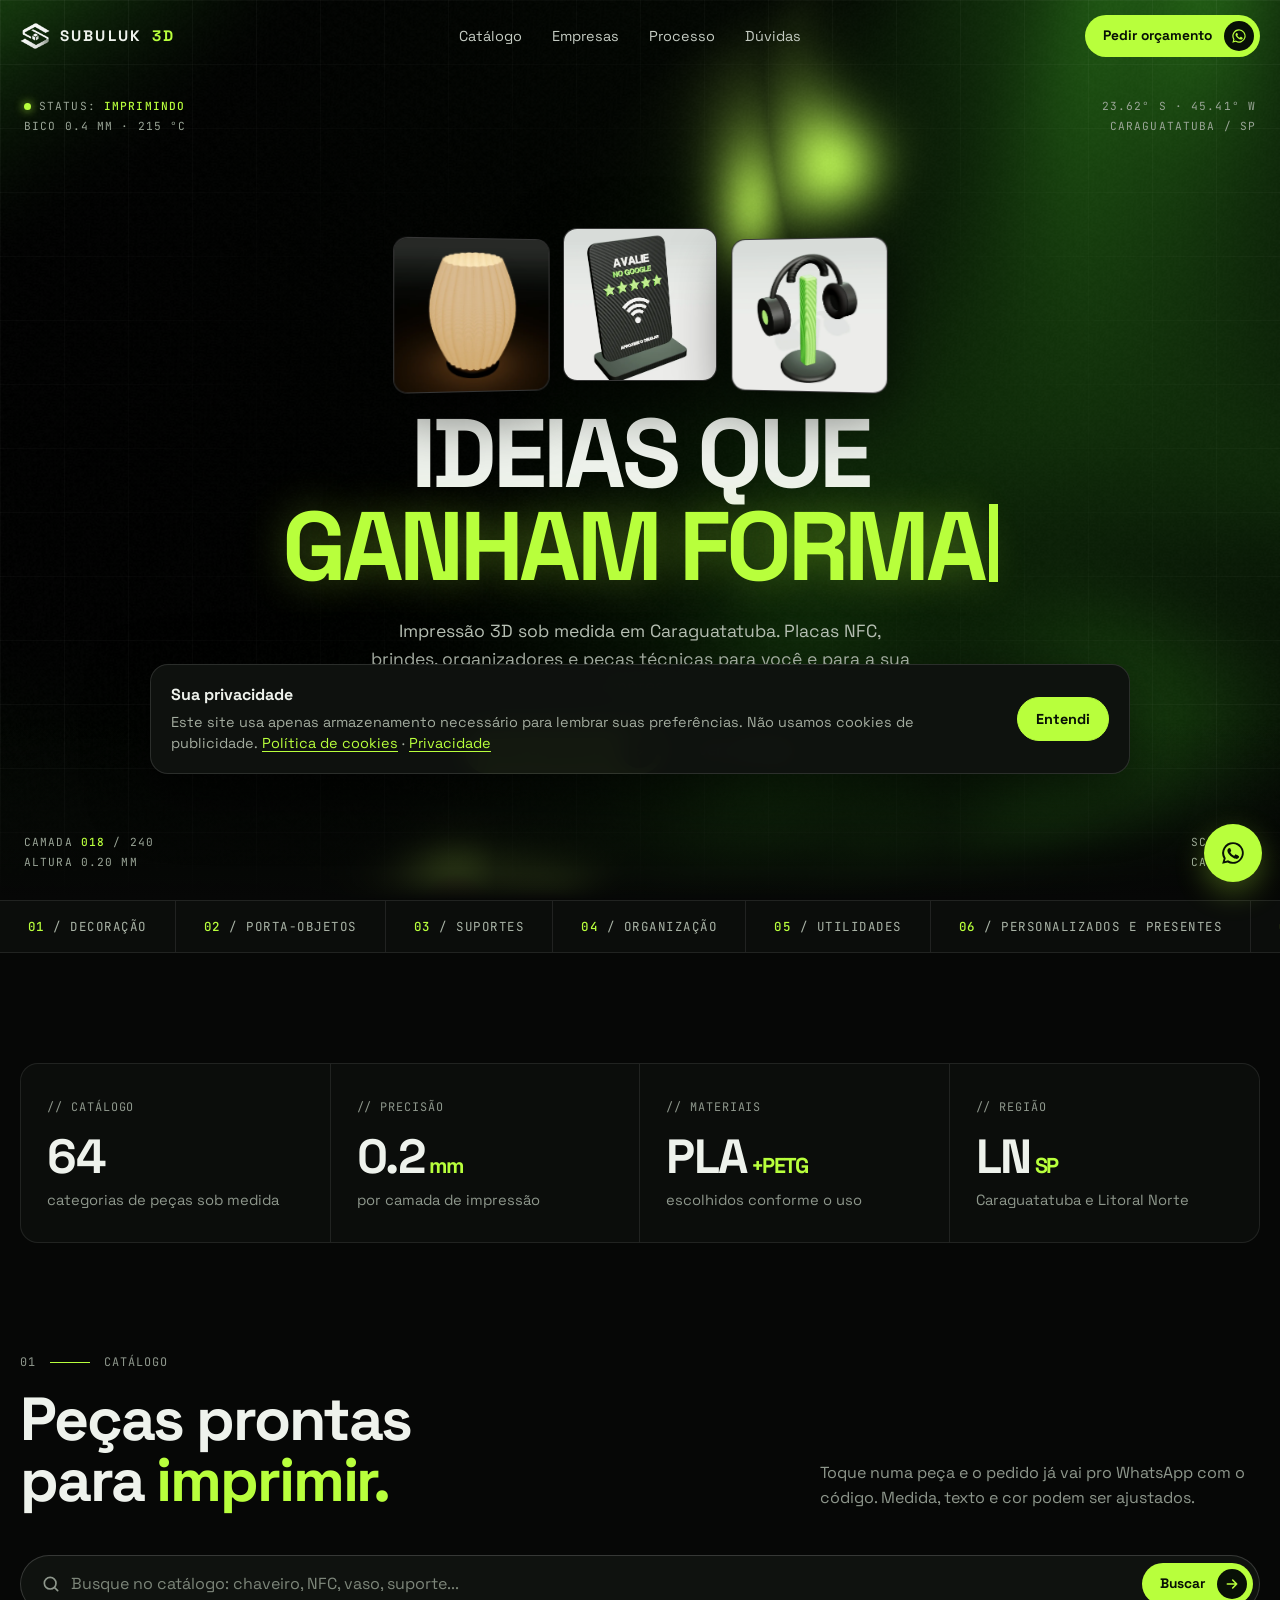
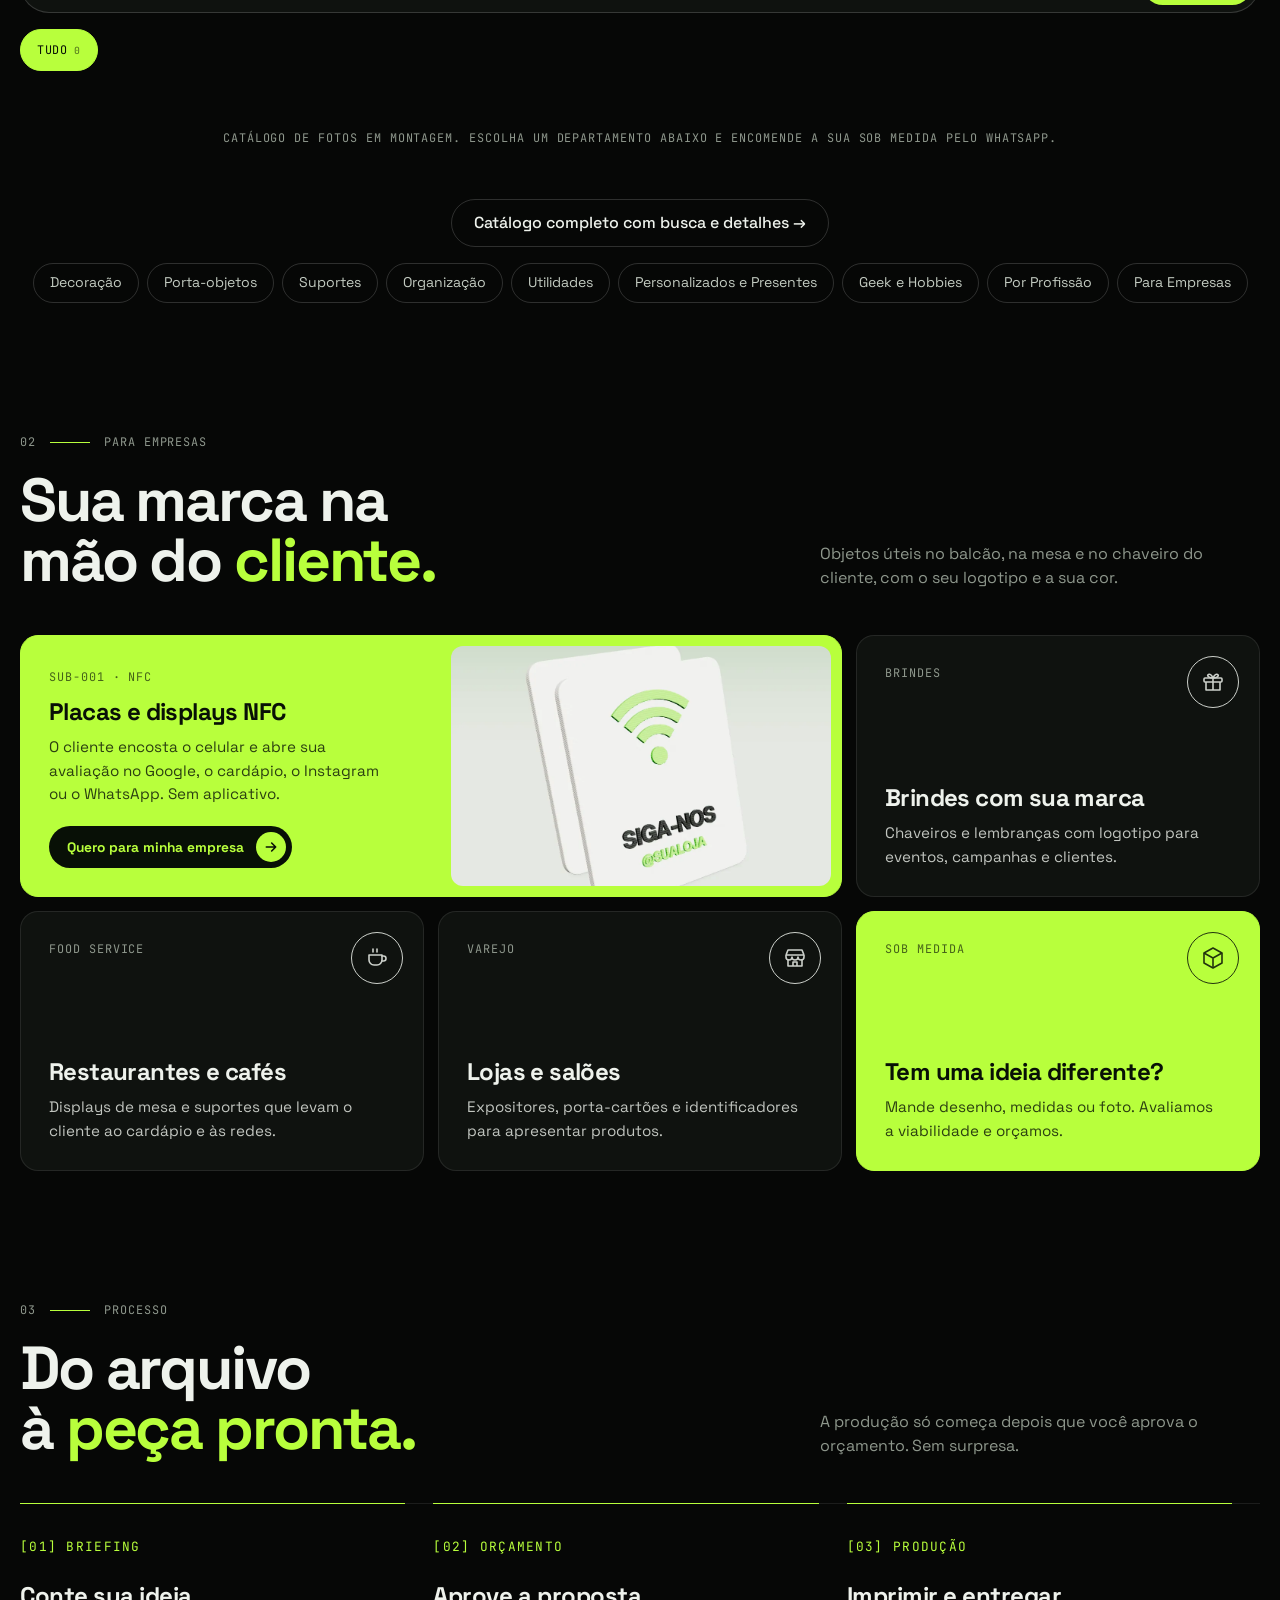
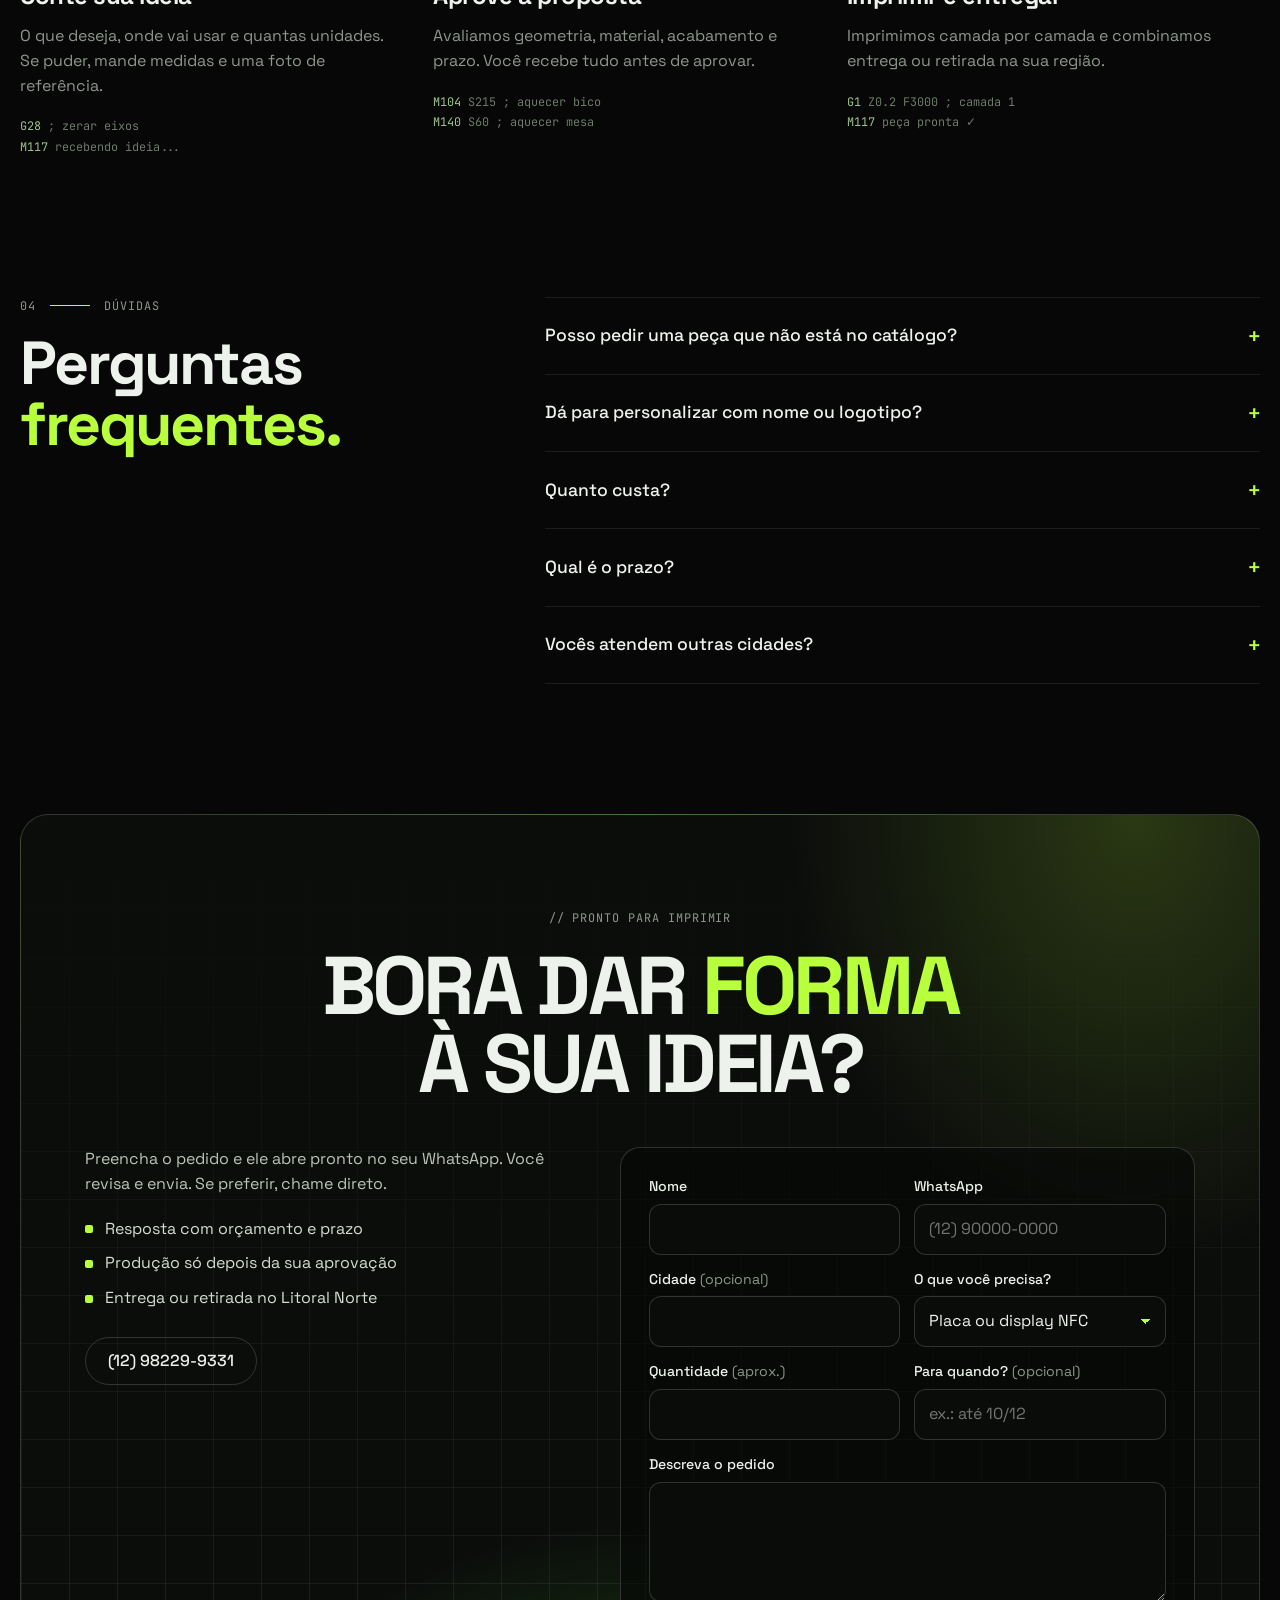
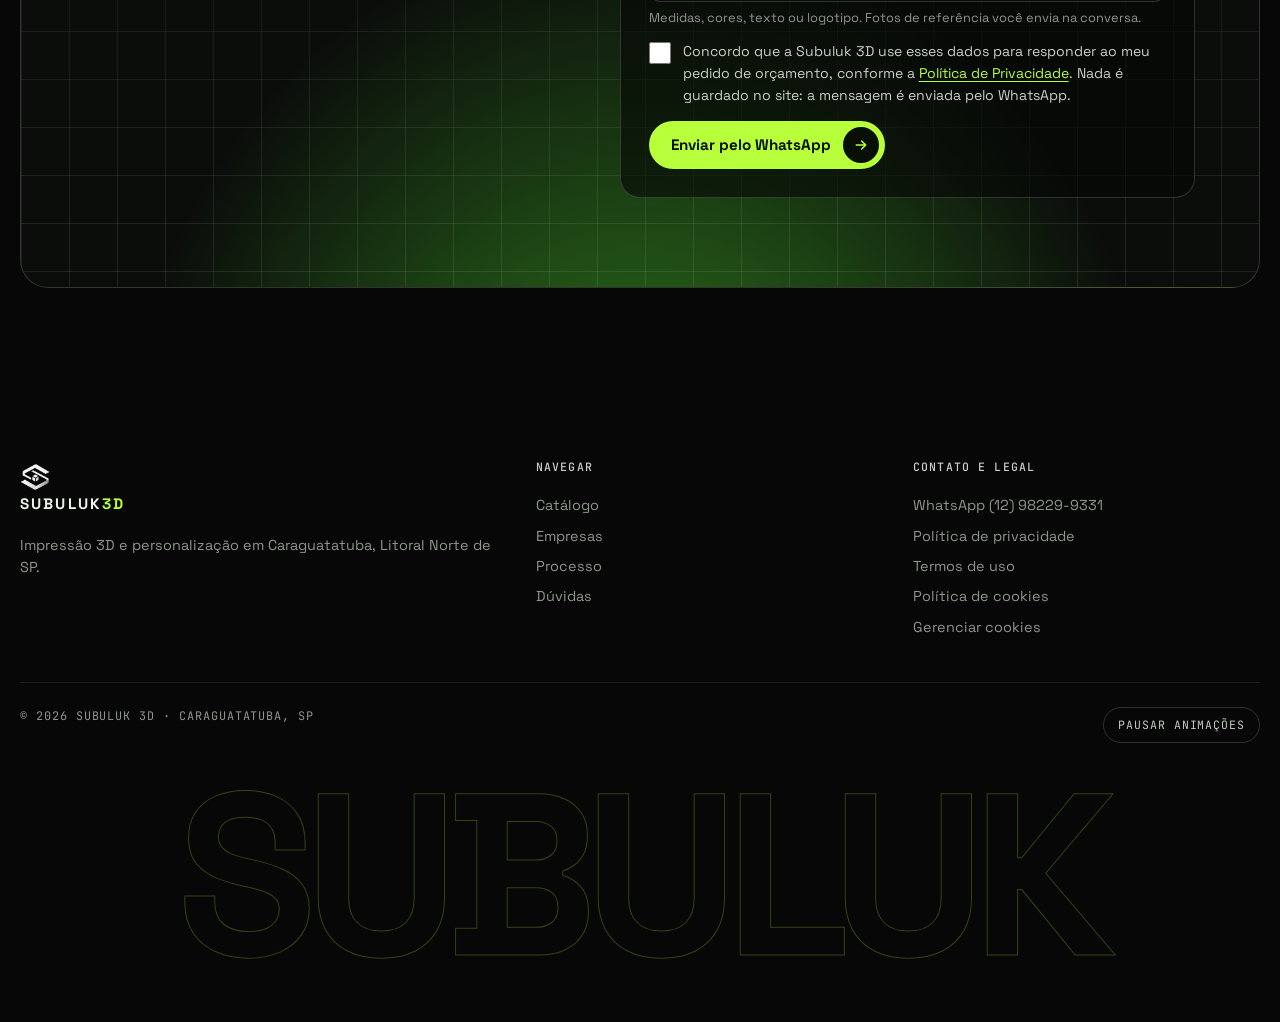
==== commit c2acfb87: "Painel de produtos com publicação direta e catálogo só com categorias - admin.html reescrito: cadast" ====
--- a/index.html
+++ b/index.html
@@ -455,7 +455,7 @@
 
 <a class="fab" href="#" data-wa aria-label="Conversar no WhatsApp"><svg aria-hidden="true"><use href="#i-wa"/></svg></a>
 
-<script id="data" type="application/json">{"whatsapp":"5512982299331","departamentos":[{"id":"decoracao","nome":"Decoração","desc":"Vasos, luminárias, esculturas, letreiros e peças que deixam a casa com a sua cara.","icone":"c-vase"},{"id":"porta-objetos","nome":"Porta-objetos","desc":"Um lugar certo para cada coisa: canetas, chaves, joias, controles e muito mais.","icone":"c-box"},{"id":"suportes","nome":"Suportes","desc":"Suportes para celular, fone, controle, notebook, parede e expositores.","icone":"c-stand"},{"id":"organizacao","nome":"Organização","desc":"Organizadores para mesa, gavetas, cabos, oficina, cozinha e hobbies.","icone":"c-grid"},{"id":"utilidades","nome":"Utilidades","desc":"Ganchos, peças de reposição, pet, carro, praia e eletrônica.","icone":"c-gear"},{"id":"personalizados","nome":"Personalizados e Presentes","desc":"Chaveiros, presentes, lembrancinhas e topos de bolo com nome, foto ou logo.","icone":"c-gift"},{"id":"geek","nome":"Geek e Hobbies","desc":"Games, RPG, colecionáveis, brinquedos, cosplay, maker e música.","icone":"c-game"},{"id":"profissoes","nome":"Por Profissão","desc":"Peças pensadas para o dia a dia de cada profissão, com o seu nome ou logo.","icone":"c-badge"},{"id":"empresas","nome":"Para Empresas","desc":"Placas NFC, sinalização, expositores, brindes com a sua marca e peças técnicas.","icone":"c-sign"}],"nichos":[{"id":"vasos","grupo":"decoracao","nome":"Vasos e Cachepôs","desc":"Vasos decorativos, cachepôs e kits que valorizam a textura das camadas.","icone":"c-vase","subs":["Vasos","Cachepôs","Kits de vasos"],"capa":"fotos/produtos/vaso-espiral.webp"},{"id":"luminarias","grupo":"decoracao","nome":"Luminárias e Abajures","desc":"Luminárias de mesa, abajures e cúpulas com luz difusa.","icone":"c-lamp","subs":["Luminárias de mesa","Abajures","Luminárias de parede"],"capa":"fotos/produtos/luminaria.webp"},{"id":"esculturas","grupo":"decoracao","nome":"Esculturas e Objetos","desc":"Esculturas, bustos e objetos minimalistas para estantes e mesas.","icone":"c-cube","subs":["Esculturas","Bustos","Objetos minimalistas"],"capa":"fotos/produtos/escultura-geometrica.webp"},{"id":"letreiros","grupo":"decoracao","nome":"Letreiros e Nomes 3D","desc":"Nomes, frases, letras e números de casa em 3D.","icone":"c-pen","subs":["Nomes e frases","Letras decorativas","Números de casa"],"capa":"fotos/produtos/letras-decorativas.webp"},{"id":"quadros","grupo":"decoracao","nome":"Quadros e Painéis","desc":"Quadros em relevo, mapas 3D e painéis de parede.","icone":"c-frame","subs":["Quadros em relevo","Mapas 3D","Painéis de parede"]},{"id":"turismo-regional","grupo":"decoracao","nome":"Praia e Litoral Norte","desc":"Ímãs, chaveiros e miniaturas inspirados em Caraguatatuba e região.","icone":"c-wave","subs":["Ímãs de geladeira","Chaveiros de cidades","Miniaturas","Mapas da região"],"capa":"fotos/produtos/ima-litoral.webp"},{"id":"plantas-jardim","grupo":"decoracao","nome":"Plantas e Jardim","desc":"Vasos autoirrigáveis, suportes de parede e marcadores para hortas e plantas.","icone":"c-leaf","subs":["Vasos autoirrigáveis","Vasos para suculentas","Suportes de parede","Marcadores de plantas"],"capa":"fotos/produtos/vaso-espiral.webp"},{"id":"datas-comemorativas","grupo":"decoracao","nome":"Datas Comemorativas","desc":"Enfeites para Natal, Páscoa, Halloween e outras datas especiais.","icone":"c-tree","subs":["Natal","Páscoa","Halloween","Outras datas"]},{"id":"porta-canetas","grupo":"porta-objetos","nome":"Porta-canetas e Lápis","desc":"Porta-canetas, porta-lápis e porta-pincéis para mesa e ateliê.","icone":"c-pen","subs":["Porta-canetas","Porta-lápis","Porta-pincéis"],"capa":"fotos/produtos/porta-canetas-hex.webp"},{"id":"porta-chaves","grupo":"porta-objetos","nome":"Porta-chaves","desc":"Porta-chaves de parede e de mesa para nunca mais perder a chave.","icone":"c-key","subs":["Porta-chaves de parede","Porta-chaves de mesa"],"capa":"fotos/produtos/porta-chaves-parede.webp"},{"id":"porta-joias","grupo":"porta-objetos","nome":"Porta-joias e Relógios","desc":"Porta-joias, porta-anéis, porta-brincos e porta-relógios.","icone":"c-gem","subs":["Porta-joias","Porta-anéis","Porta-brincos","Porta-relógios"]},{"id":"porta-controles","grupo":"porta-objetos","nome":"Porta-controles","desc":"Porta-controles remotos de mesa e de parede.","icone":"c-box","subs":["Porta-controles de mesa","Porta-controles de parede"]},{"id":"porta-oculos","grupo":"porta-objetos","nome":"Porta-óculos","desc":"Porta-óculos de mesa e de parede.","icone":"c-glasses","subs":["Porta-óculos de mesa","Porta-óculos de parede"]},{"id":"porta-cartoes","grupo":"porta-objetos","nome":"Porta-cartões e Porta-retratos","desc":"Porta-cartões, porta-retratos e porta-crachás.","icone":"c-frame","subs":["Porta-cartões","Porta-retratos","Porta-crachás"],"capa":"fotos/produtos/porta-cartoes.webp"},{"id":"porta-cozinha","grupo":"porta-objetos","nome":"Porta-temperos e Utensílios","desc":"Porta-temperos, porta-utensílios, porta-guardanapos e porta-copos.","icone":"c-kitchen","subs":["Porta-temperos","Porta-utensílios","Porta-guardanapos","Porta-copos"]},{"id":"porta-banheiro","grupo":"porta-objetos","nome":"Porta-escovas e Banheiro","desc":"Porta-escovas, saboneteiras e porta-algodão.","icone":"c-drop","subs":["Porta-escovas","Saboneteiras","Porta-algodão"]},{"id":"suporte-celular","grupo":"suportes","nome":"Celular e Tablet","desc":"Suportes de mesa, parede e cama para celular e tablet.","icone":"c-phone","subs":["Suportes de mesa","Suportes de parede","Suportes de cama"],"capa":"fotos/produtos/suporte-celular.webp"},{"id":"suporte-headset","grupo":"suportes","nome":"Fones e Headsets","desc":"Suportes e ganchos para fones e headsets.","icone":"c-headset","subs":["Suportes de headset","Ganchos de mesa"],"capa":"fotos/produtos/suporte-headset.webp"},{"id":"suporte-controle","grupo":"suportes","nome":"Controles de Videogame","desc":"Suportes, docks e bases para controles.","icone":"c-game","subs":["Suportes de controle","Docks e bases"],"capa":"fotos/produtos/suporte-controle.webp"},{"id":"suporte-notebook","grupo":"suportes","nome":"Notebook e Monitor","desc":"Suportes de notebook, elevadores de monitor e suportes de teclado.","icone":"c-desk","subs":["Suportes de notebook","Elevadores de monitor","Suportes de teclado"]},{"id":"suporte-speaker","grupo":"suportes","nome":"Alexa e Smart Speakers","desc":"Suportes de mesa e de parede para assistentes e caixas de som.","icone":"c-speaker","subs":["Suportes de mesa","Suportes de parede"]},{"id":"expositores","grupo":"suportes","nome":"Expositores","desc":"Expositores para miniaturas, colecionáveis, medalhas e balcão.","icone":"c-star","subs":["Miniaturas e colecionáveis","Medalhas e troféus","Expositores de balcão"],"capa":"fotos/produtos/expositor-degraus.webp"},{"id":"suportes-parede","grupo":"suportes","nome":"Suportes de Parede","desc":"Suportes de parede para ferramentas, instrumentos, bicicleta e capacete.","icone":"c-tool","subs":["Ferramentas","Violão e instrumentos","Bicicleta e capacete"]},{"id":"org-mesa","grupo":"organizacao","nome":"Mesa e Escritório","desc":"Organizadores de mesa, bandejas e porta-documentos.","icone":"c-desk","subs":["Organizadores de mesa","Bandejas","Porta-documentos"],"capa":"fotos/produtos/organizador-mesa.webp"},{"id":"divisorias","grupo":"organizacao","nome":"Divisórias de Gaveta","desc":"Divisórias modulares e bandejas sob medida para gavetas.","icone":"c-grid","subs":["Divisórias modulares","Bandejas de gaveta"]},{"id":"org-cabos","grupo":"organizacao","nome":"Cabos e Fios","desc":"Clipes, passa-cabos e canaletas para esconder a bagunça.","icone":"c-cable","subs":["Clipes de cabo","Passa-cabos","Canaletas"],"capa":"fotos/produtos/organizador-cabos.webp"},{"id":"ferramentas-oficina","grupo":"organizacao","nome":"Oficina e Ferramentas","desc":"Organizadores de parafusos, suportes de brocas e peças de bancada.","icone":"c-tool","subs":["Organizadores de parafusos","Suportes de brocas e bits","Acessórios de bancada"],"capa":"fotos/produtos/organizador-parafusos.webp"},{"id":"cozinha-casa","grupo":"organizacao","nome":"Cozinha e Despensa","desc":"Organizadores de despensa, de gaveta e suportes para a cozinha.","icone":"c-kitchen","subs":["Organizadores de despensa","Organizadores de gaveta","Suportes de cozinha"]},{"id":"org-maquiagem","grupo":"organizacao","nome":"Maquiagem e Cosméticos","desc":"Organizadores de maquiagem, porta-pincéis e porta-batons.","icone":"c-gem","subs":["Organizadores de maquiagem","Porta-pincéis","Porta-batons"]},{"id":"org-costura","grupo":"organizacao","nome":"Costura e Artesanato","desc":"Porta-linhas, organizadores de agulhas e porta-fitas.","icone":"c-scissors","subs":["Porta-linhas","Organizadores de agulhas","Porta-fitas"]},{"id":"org-brinquedos","grupo":"organizacao","nome":"Brinquedos e LEGO","desc":"Caixas de peças e expositores para brinquedos e LEGO.","icone":"c-puzzle","subs":["Caixas de peças","Expositores de LEGO"]},{"id":"casa-utilidades","grupo":"utilidades","nome":"Ganchos e Cabideiros","desc":"Ganchos de parede, cabideiros e ganchos adesivos.","icone":"c-house","subs":["Ganchos de parede","Cabideiros","Ganchos adesivos"],"capa":"fotos/produtos/porta-chaves-parede.webp"},{"id":"pecas-reposicao","grupo":"utilidades","nome":"Peças de Reposição","desc":"Reproduzimos peças quebradas ou que não se acham mais: tampas, engrenagens, presilhas e suportes.","icone":"c-gear","subs":["Tampas e presilhas","Engrenagens","Suportes e fixadores","Peças sob medida"]},{"id":"pet-shop","grupo":"utilidades","nome":"Pet","desc":"Plaquinhas de identificação, comedouros elevados e acessórios para pets.","icone":"c-pet","subs":["Identificadores","Comedouros elevados","Porta-saquinhos","Acessórios para coleiras"],"capa":"fotos/produtos/tag-pet.webp"},{"id":"automotivo","grupo":"utilidades","nome":"Carro","desc":"Organizadores, suportes e acessórios para o interior do carro.","icone":"c-car","subs":["Organizadores automotivos","Suportes de celular","Acessórios internos"],"capa":"fotos/produtos/organizador-porta-copos.webp"},{"id":"praia-viagem","grupo":"utilidades","nome":"Praia e Viagem","desc":"Prendedores de canga, porta-celular de praia e acessórios de viagem.","icone":"c-sun","subs":["Prendedores de canga","Porta-celular de praia","Acessórios de viagem"]},{"id":"casa-inteligente","grupo":"utilidades","nome":"Eletrônica e Casa Inteligente","desc":"Cases para eletrônicos, suportes de sensores e câmeras e acessórios maker.","icone":"c-robot","subs":["Cases para eletrônicos","Suportes de sensores e câmeras","Acessórios maker"]},{"id":"chaveiros","grupo":"personalizados","nome":"Chaveiros","desc":"Chaveiros com nome, logo, cidade ou tema, em várias cores.","icone":"c-key","subs":["Chaveiros com nome","Chaveiros com logo","Chaveiros de cidades","Chaveiros temáticos"],"capa":"fotos/produtos/chaveiro-nome.webp"},{"id":"presentes-personalizados","grupo":"personalizados","nome":"Presentes","desc":"Presentes personalizados para Dia das Mães, dos Pais, dos Namorados e aniversários.","icone":"c-gift","subs":["Dia das Mães","Dia dos Pais","Dia dos Namorados","Aniversário"],"capa":"fotos/produtos/chaveiro-nome.webp"},{"id":"festas-eventos","grupo":"personalizados","nome":"Festas e Lembrancinhas","desc":"Lembrancinhas, centros de mesa e letreiros para casamentos, aniversários e eventos.","icone":"c-party","subs":["Lembrancinhas de casamento","Lembrancinhas de aniversário","Chá de bebê","Formatura"]},{"id":"topos-bolo","grupo":"personalizados","nome":"Topos de Bolo","desc":"Topos de bolo com nome, temáticos e para casamento.","icone":"c-cake","subs":["Topos com nome","Topos temáticos","Topos de casamento"]},{"id":"moda-acessorios","grupo":"personalizados","nome":"Moda e Acessórios","desc":"Brincos, anéis e acessórios leves, com cores e formatos sob medida.","icone":"c-gem","subs":["Brincos","Anéis e pulseiras","Acessórios para bolsas"]},{"id":"games-tecnologia","grupo":"geek","nome":"Games e Setup","desc":"Organizadores, suportes e acessórios para o seu setup.","icone":"c-game","subs":["Organizadores de jogos","Acessórios gamer","Iluminação de setup"],"capa":"fotos/produtos/organizador-cabos.webp"},{"id":"jogos-mesa","grupo":"geek","nome":"Jogos de Mesa e RPG","desc":"Torres de dados, porta-cartas, organizadores de caixa e peças para jogos de tabuleiro.","icone":"c-dice","subs":["Torres de dados","Porta-cartas e deck box","Organizadores de jogos","Peças de reposição para jogos"]},{"id":"colecionaveis","grupo":"geek","nome":"Colecionáveis e Miniaturas","desc":"Miniaturas, dioramas e expositores para a sua coleção.","icone":"c-robot","subs":["Miniaturas","Dioramas","Expositores de coleção"]},{"id":"brinquedos-fidgets","grupo":"geek","nome":"Brinquedos e Fidgets","desc":"Fidgets, brinquedos articulados e quebra-cabeças impressos em 3D para todas as idades.","icone":"c-puzzle","subs":["Fidgets","Articulados","Quebra-cabeças","Brinquedos de montar"]},{"id":"cosplay-props","grupo":"geek","nome":"Cosplay e Props","desc":"Máscaras, capacetes e acessórios de fantasia, prontos para lixar e pintar.","icone":"c-mask","subs":["Máscaras e capacetes","Réplicas e props","Acessórios de fantasia"]},{"id":"maker-educacao","grupo":"geek","nome":"Maker e Educação","desc":"Protótipos, maquetes, peças para robótica e materiais didáticos para escolas e projetos.","icone":"c-edu","subs":["Protótipos","Maquetes","Robótica","Material didático"]},{"id":"musica","grupo":"geek","nome":"Música","desc":"Suportes de pedal, porta-palhetas e suportes de instrumento.","icone":"c-music","subs":["Suportes de pedal","Porta-palhetas","Suportes de instrumento"]},{"id":"prof-saude","grupo":"profissoes","nome":"Saúde","desc":"Peças para consultórios de dentistas, médicos, fisioterapeutas e psicólogos.","icone":"c-health","subs":["Dentistas","Médicos","Fisioterapeutas","Psicólogos","Enfermagem"],"capa":"fotos/produtos/placa-nfc-avaliacao.webp"},{"id":"prof-beleza","grupo":"profissoes","nome":"Beleza e Estética","desc":"Peças para salões, barbearias, manicures e estúdios de estética.","icone":"c-scissors","subs":["Cabeleireiros","Barbeiros","Manicures","Esteticistas"],"capa":"fotos/produtos/placa-nfc-avaliacao.webp"},{"id":"prof-alimentacao","grupo":"profissoes","nome":"Restaurantes, Bares e Cafés","desc":"Porta-cardápios, números de mesa, porta-guardanapos e placas NFC para o salão.","icone":"c-cup","subs":["Porta-cardápios","Números de mesa","Porta-guardanapos","Placas NFC"],"capa":"fotos/produtos/placa-nfc-avaliacao.webp"},{"id":"prof-comercio","grupo":"profissoes","nome":"Lojas e Comércio","desc":"Expositores, porta-cartões e placas NFC para o balcão da sua loja.","icone":"c-shop","subs":["Expositores de balcão","Porta-cartões","Placas NFC"],"capa":"fotos/produtos/placa-nfc-avaliacao.webp"},{"id":"prof-escritorio","grupo":"profissoes","nome":"Advocacia, Contabilidade e Imóveis","desc":"Peças para escritórios de advogados, contadores e corretores de imóveis.","icone":"c-briefcase","subs":["Advogados","Contadores","Corretores de imóveis"],"capa":"fotos/produtos/porta-cartoes.webp"},{"id":"prof-educacao","grupo":"profissoes","nome":"Educação","desc":"Peças e lembranças para professores e escolas.","icone":"c-edu","subs":["Professores","Escolas"],"capa":"fotos/produtos/porta-canetas-hex.webp"},{"id":"prof-tecnicos","grupo":"profissoes","nome":"Técnicos e Engenharia","desc":"Peças para mecânicos, eletricistas, engenheiros, arquitetos e TI.","icone":"c-tool","subs":["Mecânicos","Eletricistas","Engenheiros","Arquitetos","TI"],"capa":"fotos/produtos/organizador-parafusos.webp"},{"id":"prof-turismo","grupo":"profissoes","nome":"Turismo e Hospedagem","desc":"Peças para pousadas, hotéis, náutica e surf no Litoral Norte.","icone":"c-wave","subs":["Pousadas","Hotéis","Náutica","Surf"],"capa":"fotos/produtos/placa-nfc-avaliacao.webp"},{"id":"prof-pet","grupo":"profissoes","nome":"Veterinários e Pet Shops","desc":"Peças para clínicas veterinárias e pet shops.","icone":"c-pet","subs":["Veterinários","Pet shops"],"capa":"fotos/produtos/tag-pet.webp"},{"id":"prof-fitness","grupo":"profissoes","nome":"Academias e Personal","desc":"Peças para academias, estúdios e personal trainers.","icone":"c-dumbbell","subs":["Academias","Personal trainers","Estúdios"]},{"id":"comercio-empresas","grupo":"empresas","nome":"Placas e Displays NFC","desc":"Placas NFC de avaliação no Google e displays de balcão para Instagram, cardápio ou WhatsApp.","icone":"c-nfc","subs":["Placas NFC de avaliação","Displays NFC de mesa","NFC para Instagram e Wi-Fi"],"capa":"fotos/produtos/placa-nfc-avaliacao.webp"},{"id":"expositores-balcao","grupo":"empresas","nome":"Expositores e Porta-cartões","desc":"Expositores em degraus, porta-cartões e displays para o balcão.","icone":"c-shop","subs":["Porta-cartões","Expositores","Displays de balcão"],"capa":"fotos/produtos/porta-cartoes.webp"},{"id":"sinalizacao","grupo":"empresas","nome":"Placas e Sinalização","desc":"Placas de porta, sinalização interna e letreiros com o logotipo da sua empresa.","icone":"c-sign","subs":["Placas de porta","Sinalização interna","Letreiros com logo","Placas de mesa"]},{"id":"brindes-corporativos","grupo":"empresas","nome":"Brindes Corporativos","desc":"Chaveiros, kits e brindes com a sua marca, em quantidade.","icone":"c-gift","subs":["Chaveiros com logo","Kits com logo","Brindes em quantidade"],"capa":"fotos/produtos/brinde-corporativo.webp"},{"id":"prototipos","grupo":"empresas","nome":"Protótipos e Peças Técnicas","desc":"Protótipos, peças técnicas e pequenas séries para a sua empresa.","icone":"c-gear","subs":["Protótipos","Peças técnicas","Pequenas séries"]}],"produtos":[{"ref":"SUB-001","nome":"Placa NFC de avaliação Google","nicho":"comercio-empresas","sub":"Placas NFC de avaliação","descricao":"O cliente aproxima o celular e já abre a página de avaliação da sua empresa no Google. Sem aplicativo e sem QR Code. R$ 75,00.","dimensoes":"10 × 14 cm (com base)","cores":["Preto e verde","Preto e branco"],"personalizavel":true,"destaque":true,"fotos":["fotos/produtos/placa-nfc-avaliacao.webp","fotos/produtos/placa-nfc-avaliacao-2.webp"],"criado":"2026-11-19","tambem":["prof-alimentacao","prof-comercio","prof-saude","prof-beleza","prof-turismo"]},{"ref":"SUB-002","nome":"Display NFC de mesa","nicho":"comercio-empresas","sub":"Displays NFC de mesa","descricao":"Display em formato de cavalete para mesas e balcões. Leva o cliente ao Instagram, cardápio ou WhatsApp com um toque do celular.","dimensoes":"9 × 11 cm","cores":["Branco e verde"],"personalizavel":true,"destaque":true,"fotos":["fotos/produtos/display-nfc-mesa.webp","fotos/produtos/display-nfc-mesa-2.webp"],"criado":"2026-11-19","tambem":["prof-alimentacao","prof-comercio","prof-beleza"]},{"ref":"SUB-003","nome":"Porta-cartões de balcão","nicho":"expositores-balcao","sub":"Porta-cartões","descricao":"Porta-cartões com o nome ou logotipo da sua marca em relevo na frente.","dimensoes":"9,6 × 3,4 × 2,3 cm","cores":["Preto e verde","Branco e preto"],"personalizavel":true,"destaque":false,"fotos":["fotos/produtos/porta-cartoes.webp","fotos/produtos/porta-cartoes-2.webp"],"criado":"2026-11-18","tambem":["porta-cartoes","prof-comercio","prof-escritorio","prof-saude"]},{"ref":"SUB-004","nome":"Expositor em degraus","nicho":"expositores-balcao","sub":"Expositores","descricao":"Expositor de três níveis para vitrines e balcões. Medidas ajustáveis aos seus produtos.","dimensoes":"16 × 13,5 × 4,8 cm","cores":["Branco","Preto"],"personalizavel":false,"destaque":false,"fotos":["fotos/produtos/expositor-degraus.webp","fotos/produtos/expositor-degraus-2.webp"],"criado":"2026-11-18","tambem":["expositores","prof-comercio"]},{"ref":"SUB-005","nome":"Chaveiro com nome","nicho":"chaveiros","sub":"Chaveiros com nome","descricao":"Chaveiro com nome em relevo e cor de contraste. Ótimo para presentes, lembrancinhas e identificação de chaves.","dimensoes":"Aprox. 6 × 2,3 cm","cores":["Verde","Preto","Branco"],"personalizavel":true,"destaque":true,"fotos":["fotos/produtos/chaveiro-nome.webp","fotos/produtos/chaveiro-nome-2.webp"],"criado":"2026-11-18","tambem":["presentes-personalizados"]},{"ref":"SUB-006","nome":"Letras decorativas","nicho":"letreiros","sub":"Letras decorativas","descricao":"Palavras e nomes em letras de 4 cm para decorar prateleiras, quartos e festas.","dimensoes":"Letras de 4 cm de altura","cores":["Branco","Verde","Sob consulta"],"personalizavel":true,"destaque":false,"fotos":["fotos/produtos/letras-decorativas.webp","fotos/produtos/letras-decorativas-2.webp"],"criado":"2026-11-17","tambem":["presentes-personalizados"]},{"ref":"SUB-007","nome":"Chaveiros brinde com sua marca","nicho":"brindes-corporativos","sub":"Chaveiros com logo","descricao":"Chaveiros em lote com o nome ou logotipo da empresa, para eventos, campanhas e clientes.","dimensoes":"Aprox. 11 × 2,3 cm","cores":["Verde e preto","Cores da marca"],"personalizavel":true,"destaque":false,"fotos":["fotos/produtos/brinde-corporativo.webp","fotos/produtos/brinde-corporativo-2.webp"],"criado":"2026-11-17","tambem":["chaveiros"]},{"ref":"SUB-008","nome":"Vaso espiral","nicho":"vasos","sub":"Vasos","descricao":"Vaso com nervuras em espiral que destacam as camadas da impressão. Ideal para flores secas ou plantas artificiais.","dimensoes":"Ø 9 × 13 cm","cores":["Verde sálvia (seda)","Sob consulta"],"personalizavel":false,"destaque":true,"fotos":["fotos/produtos/vaso-espiral.webp","fotos/produtos/vaso-espiral-2.webp"],"criado":"2026-11-17","tambem":["plantas-jardim"]},{"ref":"SUB-009","nome":"Kit vasos espiral terracota","nicho":"vasos","sub":"Kits de vasos","descricao":"Dupla de vasos em tom terroso, em dois tamanhos, para compor mesas e estantes.","dimensoes":"Ø 8 × 11 cm e Ø 5 × 7 cm","cores":["Terracota"],"personalizavel":false,"destaque":false,"fotos":["fotos/produtos/vaso-espiral-terracota.webp","fotos/produtos/vaso-espiral-terracota-2.webp"],"criado":"2026-11-16","tambem":["plantas-jardim"]},{"ref":"SUB-010","nome":"Vasos geométricos","nicho":"vasos","sub":"Vasos","descricao":"Vasos facetados em estilo low-poly, em versão alta e baixa.","dimensoes":"Ø 7 × 11 cm e Ø 5 × 7 cm","cores":["Branco","Preto"],"personalizavel":false,"destaque":false,"fotos":["fotos/produtos/vaso-geometrico.webp","fotos/produtos/vaso-geometrico-2.webp"],"criado":"2026-11-16"},{"ref":"SUB-011","nome":"Luminária de mesa ondulada","nicho":"luminarias","sub":"Luminárias de mesa","descricao":"Cúpula com ondulações que difundem a luz de forma suave. Usa lâmpada LED, que não aquece a peça.","dimensoes":"Ø 10 × 15 cm","cores":["Branco"],"personalizavel":false,"destaque":true,"fotos":["fotos/produtos/luminaria.webp","fotos/produtos/luminaria-2.webp"],"criado":"2026-11-16"},{"ref":"SUB-012","nome":"Escultura nó infinito","nicho":"esculturas","sub":"Esculturas","descricao":"Escultura decorativa em filamento acetinado dourado com base preta.","dimensoes":"Ø 9 × 11 cm","cores":["Dourado seda"],"personalizavel":false,"destaque":false,"fotos":["fotos/produtos/escultura-geometrica.webp","fotos/produtos/escultura-geometrica-2.webp"],"criado":"2026-11-15"},{"ref":"SUB-013","nome":"Organizador de mesa modular","nicho":"org-mesa","sub":"Organizadores de mesa","descricao":"Compartimentos para canetas, lápis, clipes e pequenos itens, com base em cor de destaque.","dimensoes":"14 × 8,5 × 7,5 cm","cores":["Grafite e verde"],"personalizavel":true,"destaque":false,"fotos":["fotos/produtos/organizador-mesa.webp","fotos/produtos/organizador-mesa-2.webp"],"criado":"2026-11-15","tambem":["prof-escritorio"]},{"ref":"SUB-014","nome":"Porta-canetas colmeia","nicho":"porta-canetas","sub":"Porta-canetas","descricao":"Três tubos hexagonais de alturas diferentes. Vendidos juntos ou separados.","dimensoes":"Tubos de 9, 7 e 5,5 cm","cores":["Branco, verde e preto"],"personalizavel":false,"destaque":false,"fotos":["fotos/produtos/porta-canetas-hex.webp","fotos/produtos/porta-canetas-hex-2.webp"],"criado":"2026-11-15","tambem":["org-mesa","prof-escritorio","prof-educacao"]},{"ref":"SUB-015","nome":"Suporte de celular de mesa","nicho":"suporte-celular","sub":"Suportes de mesa","descricao":"Apoio inclinado para assistir, fazer chamadas de vídeo ou acompanhar receitas.","dimensoes":"7 × 6,5 × 9 cm","cores":["Verde","Preto","Branco"],"personalizavel":true,"destaque":true,"fotos":["fotos/produtos/suporte-celular.webp","fotos/produtos/suporte-celular-2.webp"],"criado":"2026-11-14"},{"ref":"SUB-016","nome":"Organizador de cabos","nicho":"org-cabos","sub":"Clipes de cabo","descricao":"Barra com presilhas para manter cabos de carregador e fones sempre à mão.","dimensoes":"16 × 3,4 × 2 cm","cores":["Branco e verde"],"personalizavel":false,"destaque":false,"fotos":["fotos/produtos/organizador-cabos.webp","fotos/produtos/organizador-cabos-2.webp"],"criado":"2026-11-14","tambem":["games-tecnologia"]},{"ref":"SUB-017","nome":"Porta-chaves de parede Lar","nicho":"porta-chaves","sub":"Porta-chaves de parede","descricao":"Placa em formato de casinha com quatro ganchos. O texto pode ser trocado pelo nome da família.","dimensoes":"16 × 11 cm","cores":["Preto e verde"],"personalizavel":true,"destaque":false,"fotos":["fotos/produtos/porta-chaves-parede.webp","fotos/produtos/porta-chaves-parede-2.webp"],"criado":"2026-11-14","tambem":["casa-utilidades"]},{"ref":"SUB-018","nome":"Ganchos de parede","nicho":"casa-utilidades","sub":"Ganchos de parede","descricao":"Ganchos para chaves, bolsas e toalhas, fixados com fita dupla face ou parafuso.","dimensoes":"2,6 × 4,4 cm","cores":["Branco","Verde","Preto"],"personalizavel":false,"destaque":false,"fotos":["fotos/produtos/ganchos-parede.webp","fotos/produtos/ganchos-parede-2.webp"],"criado":"2026-11-13"},{"ref":"SUB-019","nome":"Suporte para headset","nicho":"suporte-headset","sub":"Suportes de headset","descricao":"Suporte de mesa com base firme e topo arredondado, que não marca o arco do fone.","dimensoes":"Ø 10 × 18 cm","cores":["Preto e verde"],"personalizavel":true,"destaque":true,"fotos":["fotos/produtos/suporte-headset.webp","fotos/produtos/suporte-headset-2.webp"],"criado":"2026-11-13","tambem":["games-tecnologia"]},{"ref":"SUB-020","nome":"Suporte para controle","nicho":"suporte-controle","sub":"Suportes de controle","descricao":"Apoio inclinado para controles de videogame, deixando o setup organizado.","dimensoes":"12 × 8 × 7 cm","cores":["Verde","Preto"],"personalizavel":false,"destaque":false,"fotos":["fotos/produtos/suporte-controle.webp","fotos/produtos/suporte-controle-2.webp"],"criado":"2026-11-13","tambem":["games-tecnologia"]},{"ref":"SUB-021","nome":"Organizador de porta-copos","nicho":"automotivo","sub":"Organizadores automotivos","descricao":"Encaixa no porta-copos do carro e separa moedas, chaves e cartão de estacionamento.","dimensoes":"Ø 7,4 × 7,5 cm","cores":["Preto"],"personalizavel":false,"destaque":false,"fotos":["fotos/produtos/organizador-porta-copos.webp","fotos/produtos/organizador-porta-copos-2.webp"],"criado":"2026-11-12"},{"ref":"SUB-022","nome":"Plaquinha de identificação pet","nicho":"pet-shop","sub":"Identificadores","descricao":"Plaquinhas em formato de osso ou patinha com o nome do pet. No verso cabe o telefone do tutor.","dimensoes":"Aprox. 6 × 4 cm","cores":["Azul","Amarelo","Sob consulta"],"personalizavel":true,"destaque":true,"fotos":["fotos/produtos/tag-pet.webp","fotos/produtos/tag-pet-2.webp"],"criado":"2026-11-12","tambem":["prof-pet"]},{"ref":"SUB-023","nome":"Organizador de parafusos","nicho":"ferramentas-oficina","sub":"Organizadores de parafusos","descricao":"Caixa com seis divisórias para parafusos, porcas e arruelas na bancada.","dimensoes":"15 × 10 × 3,9 cm","cores":["Laranja e grafite"],"personalizavel":false,"destaque":false,"fotos":["fotos/produtos/organizador-parafusos.webp","fotos/produtos/organizador-parafusos-2.webp"],"criado":"2026-11-12","tambem":["prof-tecnicos"]},{"ref":"SUB-024","nome":"Suporte de brocas","nicho":"ferramentas-oficina","sub":"Suportes de brocas e bits","descricao":"Base em degraus com furos por diâmetro, para achar a broca certa na hora.","dimensoes":"14 × 6 × 4,5 cm","cores":["Verde"],"personalizavel":true,"destaque":false,"fotos":["fotos/produtos/suporte-brocas.webp","fotos/produtos/suporte-brocas-2.webp"],"criado":"2026-11-11","tambem":["prof-tecnicos"]},{"ref":"SUB-025","nome":"Ímã Caraguatatuba","nicho":"turismo-regional","sub":"Ímãs de geladeira","descricao":"Ímã de geladeira com mar, sol e a Serra do Mar em camadas coloridas.","dimensoes":"9 × 6 cm","cores":["Colorido"],"personalizavel":true,"destaque":true,"fotos":["fotos/produtos/ima-litoral.webp","fotos/produtos/ima-litoral-2.webp"],"criado":"2026-11-11","tambem":["prof-turismo"]},{"ref":"SUB-026","nome":"Chaveiros das cidades do litoral","nicho":"turismo-regional","sub":"Chaveiros de cidades","descricao":"Chaveiros de Caraguatatuba, Ubatuba, Ilhabela e São Sebastião. Ideais para lojas de souvenir.","dimensoes":"Aprox. 11 × 2,3 cm","cores":["Azul","Amarelo","Branco"],"personalizavel":true,"destaque":false,"fotos":["fotos/produtos/chaveiro-cidade.webp","fotos/produtos/chaveiro-cidade-2.webp"],"criado":"2026-11-11","tambem":["chaveiros","prof-turismo"]},{"ref":"SUB-027","nome":"Farol em miniatura","nicho":"turismo-regional","sub":"Miniaturas","descricao":"Miniatura de farol listrado sobre pedras, para decoração e lembrança do litoral.","dimensoes":"Ø 6 × 19 cm","cores":["Vermelho e branco"],"personalizavel":false,"destaque":false,"fotos":["fotos/produtos/farol-miniatura.webp","fotos/produtos/farol-miniatura-2.webp"],"criado":"2026-11-10","tambem":["prof-turismo"]},{"ref":"SUB-028","nome":"Vaso orgânico","nicho":"vasos","sub":"Vasos","descricao":"Vaso de formas orgânicas e onduladas, com acabamento fosco. Fica bonito com suculentas e plantas pequenas ou sozinho, como objeto decorativo.","dimensoes":"","cores":["Branco"],"personalizavel":false,"destaque":false,"fotos":["fotos/produtos/vaso-organico.webp"],"criado":"2026-11-24","tambem":["plantas-jardim"]}]}</script>
+<script id="data" type="application/json">{"whatsapp":"5512982299331","departamentos":[{"id":"decoracao","nome":"Decoração","desc":"Vasos, luminárias, esculturas, letreiros e peças que deixam a casa com a sua cara.","icone":"c-vase"},{"id":"porta-objetos","nome":"Porta-objetos","desc":"Um lugar certo para cada coisa: canetas, chaves, joias, controles e muito mais.","icone":"c-box"},{"id":"suportes","nome":"Suportes","desc":"Suportes para celular, fone, controle, notebook, parede e expositores.","icone":"c-stand"},{"id":"organizacao","nome":"Organização","desc":"Organizadores para mesa, gavetas, cabos, oficina, cozinha e hobbies.","icone":"c-grid"},{"id":"utilidades","nome":"Utilidades","desc":"Ganchos, peças de reposição, pet, carro, praia e eletrônica.","icone":"c-gear"},{"id":"personalizados","nome":"Personalizados e Presentes","desc":"Chaveiros, presentes, lembrancinhas e topos de bolo com nome, foto ou logo.","icone":"c-gift"},{"id":"geek","nome":"Geek e Hobbies","desc":"Games, RPG, colecionáveis, brinquedos, cosplay, maker e música.","icone":"c-game"},{"id":"profissoes","nome":"Por Profissão","desc":"Peças pensadas para o dia a dia de cada profissão, com o seu nome ou logo.","icone":"c-badge"},{"id":"empresas","nome":"Para Empresas","desc":"Placas NFC, sinalização, expositores, brindes com a sua marca e peças técnicas.","icone":"c-sign"}],"nichos":[{"id":"vasos","grupo":"decoracao","nome":"Vasos e Cachepôs","desc":"Vasos decorativos, cachepôs e kits que valorizam a textura das camadas.","icone":"c-vase","subs":["Vasos","Cachepôs","Kits de vasos"]},{"id":"luminarias","grupo":"decoracao","nome":"Luminárias e Abajures","desc":"Luminárias de mesa, abajures e cúpulas com luz difusa.","icone":"c-lamp","subs":["Luminárias de mesa","Abajures","Luminárias de parede"]},{"id":"esculturas","grupo":"decoracao","nome":"Esculturas e Objetos","desc":"Esculturas, bustos e objetos minimalistas para estantes e mesas.","icone":"c-cube","subs":["Esculturas","Bustos","Objetos minimalistas"]},{"id":"letreiros","grupo":"decoracao","nome":"Letreiros e Nomes 3D","desc":"Nomes, frases, letras e números de casa em 3D.","icone":"c-pen","subs":["Nomes e frases","Letras decorativas","Números de casa"]},{"id":"quadros","grupo":"decoracao","nome":"Quadros e Painéis","desc":"Quadros em relevo, mapas 3D e painéis de parede.","icone":"c-frame","subs":["Quadros em relevo","Mapas 3D","Painéis de parede"]},{"id":"turismo-regional","grupo":"decoracao","nome":"Praia e Litoral Norte","desc":"Ímãs, chaveiros e miniaturas inspirados em Caraguatatuba e região.","icone":"c-wave","subs":["Ímãs de geladeira","Chaveiros de cidades","Miniaturas","Mapas da região"]},{"id":"plantas-jardim","grupo":"decoracao","nome":"Plantas e Jardim","desc":"Vasos autoirrigáveis, suportes de parede e marcadores para hortas e plantas.","icone":"c-leaf","subs":["Vasos autoirrigáveis","Vasos para suculentas","Suportes de parede","Marcadores de plantas"]},{"id":"datas-comemorativas","grupo":"decoracao","nome":"Datas Comemorativas","desc":"Enfeites para Natal, Páscoa, Halloween e outras datas especiais.","icone":"c-tree","subs":["Natal","Páscoa","Halloween","Outras datas"]},{"id":"porta-canetas","grupo":"porta-objetos","nome":"Porta-canetas e Lápis","desc":"Porta-canetas, porta-lápis e porta-pincéis para mesa e ateliê.","icone":"c-pen","subs":["Porta-canetas","Porta-lápis","Porta-pincéis"]},{"id":"porta-chaves","grupo":"porta-objetos","nome":"Porta-chaves","desc":"Porta-chaves de parede e de mesa para nunca mais perder a chave.","icone":"c-key","subs":["Porta-chaves de parede","Porta-chaves de mesa"]},{"id":"porta-joias","grupo":"porta-objetos","nome":"Porta-joias e Relógios","desc":"Porta-joias, porta-anéis, porta-brincos e porta-relógios.","icone":"c-gem","subs":["Porta-joias","Porta-anéis","Porta-brincos","Porta-relógios"]},{"id":"porta-controles","grupo":"porta-objetos","nome":"Porta-controles","desc":"Porta-controles remotos de mesa e de parede.","icone":"c-box","subs":["Porta-controles de mesa","Porta-controles de parede"]},{"id":"porta-oculos","grupo":"porta-objetos","nome":"Porta-óculos","desc":"Porta-óculos de mesa e de parede.","icone":"c-glasses","subs":["Porta-óculos de mesa","Porta-óculos de parede"]},{"id":"porta-cartoes","grupo":"porta-objetos","nome":"Porta-cartões e Porta-retratos","desc":"Porta-cartões, porta-retratos e porta-crachás.","icone":"c-frame","subs":["Porta-cartões","Porta-retratos","Porta-crachás"]},{"id":"porta-cozinha","grupo":"porta-objetos","nome":"Porta-temperos e Utensílios","desc":"Porta-temperos, porta-utensílios, porta-guardanapos e porta-copos.","icone":"c-kitchen","subs":["Porta-temperos","Porta-utensílios","Porta-guardanapos","Porta-copos"]},{"id":"porta-banheiro","grupo":"porta-objetos","nome":"Porta-escovas e Banheiro","desc":"Porta-escovas, saboneteiras e porta-algodão.","icone":"c-drop","subs":["Porta-escovas","Saboneteiras","Porta-algodão"]},{"id":"suporte-celular","grupo":"suportes","nome":"Celular e Tablet","desc":"Suportes de mesa, parede e cama para celular e tablet.","icone":"c-phone","subs":["Suportes de mesa","Suportes de parede","Suportes de cama"]},{"id":"suporte-headset","grupo":"suportes","nome":"Fones e Headsets","desc":"Suportes e ganchos para fones e headsets.","icone":"c-headset","subs":["Suportes de headset","Ganchos de mesa"]},{"id":"suporte-controle","grupo":"suportes","nome":"Controles de Videogame","desc":"Suportes, docks e bases para controles.","icone":"c-game","subs":["Suportes de controle","Docks e bases"]},{"id":"suporte-notebook","grupo":"suportes","nome":"Notebook e Monitor","desc":"Suportes de notebook, elevadores de monitor e suportes de teclado.","icone":"c-desk","subs":["Suportes de notebook","Elevadores de monitor","Suportes de teclado"]},{"id":"suporte-speaker","grupo":"suportes","nome":"Alexa e Smart Speakers","desc":"Suportes de mesa e de parede para assistentes e caixas de som.","icone":"c-speaker","subs":["Suportes de mesa","Suportes de parede"]},{"id":"expositores","grupo":"suportes","nome":"Expositores","desc":"Expositores para miniaturas, colecionáveis, medalhas e balcão.","icone":"c-star","subs":["Miniaturas e colecionáveis","Medalhas e troféus","Expositores de balcão"]},{"id":"suportes-parede","grupo":"suportes","nome":"Suportes de Parede","desc":"Suportes de parede para ferramentas, instrumentos, bicicleta e capacete.","icone":"c-tool","subs":["Ferramentas","Violão e instrumentos","Bicicleta e capacete"]},{"id":"org-mesa","grupo":"organizacao","nome":"Mesa e Escritório","desc":"Organizadores de mesa, bandejas e porta-documentos.","icone":"c-desk","subs":["Organizadores de mesa","Bandejas","Porta-documentos"]},{"id":"divisorias","grupo":"organizacao","nome":"Divisórias de Gaveta","desc":"Divisórias modulares e bandejas sob medida para gavetas.","icone":"c-grid","subs":["Divisórias modulares","Bandejas de gaveta"]},{"id":"org-cabos","grupo":"organizacao","nome":"Cabos e Fios","desc":"Clipes, passa-cabos e canaletas para esconder a bagunça.","icone":"c-cable","subs":["Clipes de cabo","Passa-cabos","Canaletas"]},{"id":"ferramentas-oficina","grupo":"organizacao","nome":"Oficina e Ferramentas","desc":"Organizadores de parafusos, suportes de brocas e peças de bancada.","icone":"c-tool","subs":["Organizadores de parafusos","Suportes de brocas e bits","Acessórios de bancada"]},{"id":"cozinha-casa","grupo":"organizacao","nome":"Cozinha e Despensa","desc":"Organizadores de despensa, de gaveta e suportes para a cozinha.","icone":"c-kitchen","subs":["Organizadores de despensa","Organizadores de gaveta","Suportes de cozinha"]},{"id":"org-maquiagem","grupo":"organizacao","nome":"Maquiagem e Cosméticos","desc":"Organizadores de maquiagem, porta-pincéis e porta-batons.","icone":"c-gem","subs":["Organizadores de maquiagem","Porta-pincéis","Porta-batons"]},{"id":"org-costura","grupo":"organizacao","nome":"Costura e Artesanato","desc":"Porta-linhas, organizadores de agulhas e porta-fitas.","icone":"c-scissors","subs":["Porta-linhas","Organizadores de agulhas","Porta-fitas"]},{"id":"org-brinquedos","grupo":"organizacao","nome":"Brinquedos e LEGO","desc":"Caixas de peças e expositores para brinquedos e LEGO.","icone":"c-puzzle","subs":["Caixas de peças","Expositores de LEGO"]},{"id":"casa-utilidades","grupo":"utilidades","nome":"Ganchos e Cabideiros","desc":"Ganchos de parede, cabideiros e ganchos adesivos.","icone":"c-house","subs":["Ganchos de parede","Cabideiros","Ganchos adesivos"]},{"id":"pecas-reposicao","grupo":"utilidades","nome":"Peças de Reposição","desc":"Reproduzimos peças quebradas ou que não se acham mais: tampas, engrenagens, presilhas e suportes.","icone":"c-gear","subs":["Tampas e presilhas","Engrenagens","Suportes e fixadores","Peças sob medida"]},{"id":"pet-shop","grupo":"utilidades","nome":"Pet","desc":"Plaquinhas de identificação, comedouros elevados e acessórios para pets.","icone":"c-pet","subs":["Identificadores","Comedouros elevados","Porta-saquinhos","Acessórios para coleiras"]},{"id":"automotivo","grupo":"utilidades","nome":"Carro","desc":"Organizadores, suportes e acessórios para o interior do carro.","icone":"c-car","subs":["Organizadores automotivos","Suportes de celular","Acessórios internos"]},{"id":"praia-viagem","grupo":"utilidades","nome":"Praia e Viagem","desc":"Prendedores de canga, porta-celular de praia e acessórios de viagem.","icone":"c-sun","subs":["Prendedores de canga","Porta-celular de praia","Acessórios de viagem"]},{"id":"casa-inteligente","grupo":"utilidades","nome":"Eletrônica e Casa Inteligente","desc":"Cases para eletrônicos, suportes de sensores e câmeras e acessórios maker.","icone":"c-robot","subs":["Cases para eletrônicos","Suportes de sensores e câmeras","Acessórios maker"]},{"id":"chaveiros","grupo":"personalizados","nome":"Chaveiros","desc":"Chaveiros com nome, logo, cidade ou tema, em várias cores.","icone":"c-key","subs":["Chaveiros com nome","Chaveiros com logo","Chaveiros de cidades","Chaveiros temáticos"]},{"id":"presentes-personalizados","grupo":"personalizados","nome":"Presentes","desc":"Presentes personalizados para Dia das Mães, dos Pais, dos Namorados e aniversários.","icone":"c-gift","subs":["Dia das Mães","Dia dos Pais","Dia dos Namorados","Aniversário"]},{"id":"festas-eventos","grupo":"personalizados","nome":"Festas e Lembrancinhas","desc":"Lembrancinhas, centros de mesa e letreiros para casamentos, aniversários e eventos.","icone":"c-party","subs":["Lembrancinhas de casamento","Lembrancinhas de aniversário","Chá de bebê","Formatura"]},{"id":"topos-bolo","grupo":"personalizados","nome":"Topos de Bolo","desc":"Topos de bolo com nome, temáticos e para casamento.","icone":"c-cake","subs":["Topos com nome","Topos temáticos","Topos de casamento"]},{"id":"moda-acessorios","grupo":"personalizados","nome":"Moda e Acessórios","desc":"Brincos, anéis e acessórios leves, com cores e formatos sob medida.","icone":"c-gem","subs":["Brincos","Anéis e pulseiras","Acessórios para bolsas"]},{"id":"games-tecnologia","grupo":"geek","nome":"Games e Setup","desc":"Organizadores, suportes e acessórios para o seu setup.","icone":"c-game","subs":["Organizadores de jogos","Acessórios gamer","Iluminação de setup"]},{"id":"jogos-mesa","grupo":"geek","nome":"Jogos de Mesa e RPG","desc":"Torres de dados, porta-cartas, organizadores de caixa e peças para jogos de tabuleiro.","icone":"c-dice","subs":["Torres de dados","Porta-cartas e deck box","Organizadores de jogos","Peças de reposição para jogos"]},{"id":"colecionaveis","grupo":"geek","nome":"Colecionáveis e Miniaturas","desc":"Miniaturas, dioramas e expositores para a sua coleção.","icone":"c-robot","subs":["Miniaturas","Dioramas","Expositores de coleção"]},{"id":"brinquedos-fidgets","grupo":"geek","nome":"Brinquedos e Fidgets","desc":"Fidgets, brinquedos articulados e quebra-cabeças impressos em 3D para todas as idades.","icone":"c-puzzle","subs":["Fidgets","Articulados","Quebra-cabeças","Brinquedos de montar"]},{"id":"cosplay-props","grupo":"geek","nome":"Cosplay e Props","desc":"Máscaras, capacetes e acessórios de fantasia, prontos para lixar e pintar.","icone":"c-mask","subs":["Máscaras e capacetes","Réplicas e props","Acessórios de fantasia"]},{"id":"maker-educacao","grupo":"geek","nome":"Maker e Educação","desc":"Protótipos, maquetes, peças para robótica e materiais didáticos para escolas e projetos.","icone":"c-edu","subs":["Protótipos","Maquetes","Robótica","Material didático"]},{"id":"musica","grupo":"geek","nome":"Música","desc":"Suportes de pedal, porta-palhetas e suportes de instrumento.","icone":"c-music","subs":["Suportes de pedal","Porta-palhetas","Suportes de instrumento"]},{"id":"prof-saude","grupo":"profissoes","nome":"Saúde","desc":"Peças para consultórios de dentistas, médicos, fisioterapeutas e psicólogos.","icone":"c-health","subs":["Dentistas","Médicos","Fisioterapeutas","Psicólogos","Enfermagem"]},{"id":"prof-beleza","grupo":"profissoes","nome":"Beleza e Estética","desc":"Peças para salões, barbearias, manicures e estúdios de estética.","icone":"c-scissors","subs":["Cabeleireiros","Barbeiros","Manicures","Esteticistas"]},{"id":"prof-alimentacao","grupo":"profissoes","nome":"Restaurantes, Bares e Cafés","desc":"Porta-cardápios, números de mesa, porta-guardanapos e placas NFC para o salão.","icone":"c-cup","subs":["Porta-cardápios","Números de mesa","Porta-guardanapos","Placas NFC"]},{"id":"prof-comercio","grupo":"profissoes","nome":"Lojas e Comércio","desc":"Expositores, porta-cartões e placas NFC para o balcão da sua loja.","icone":"c-shop","subs":["Expositores de balcão","Porta-cartões","Placas NFC"]},{"id":"prof-escritorio","grupo":"profissoes","nome":"Advocacia, Contabilidade e Imóveis","desc":"Peças para escritórios de advogados, contadores e corretores de imóveis.","icone":"c-briefcase","subs":["Advogados","Contadores","Corretores de imóveis"]},{"id":"prof-educacao","grupo":"profissoes","nome":"Educação","desc":"Peças e lembranças para professores e escolas.","icone":"c-edu","subs":["Professores","Escolas"]},{"id":"prof-tecnicos","grupo":"profissoes","nome":"Técnicos e Engenharia","desc":"Peças para mecânicos, eletricistas, engenheiros, arquitetos e TI.","icone":"c-tool","subs":["Mecânicos","Eletricistas","Engenheiros","Arquitetos","TI"]},{"id":"prof-turismo","grupo":"profissoes","nome":"Turismo e Hospedagem","desc":"Peças para pousadas, hotéis, náutica e surf no Litoral Norte.","icone":"c-wave","subs":["Pousadas","Hotéis","Náutica","Surf"]},{"id":"prof-pet","grupo":"profissoes","nome":"Veterinários e Pet Shops","desc":"Peças para clínicas veterinárias e pet shops.","icone":"c-pet","subs":["Veterinários","Pet shops"]},{"id":"prof-fitness","grupo":"profissoes","nome":"Academias e Personal","desc":"Peças para academias, estúdios e personal trainers.","icone":"c-dumbbell","subs":["Academias","Personal trainers","Estúdios"]},{"id":"comercio-empresas","grupo":"empresas","nome":"Placas e Displays NFC","desc":"Placas NFC de avaliação no Google e displays de balcão para Instagram, cardápio ou WhatsApp.","icone":"c-nfc","subs":["Placas NFC de avaliação","Displays NFC de mesa","NFC para Instagram e Wi-Fi"]},{"id":"expositores-balcao","grupo":"empresas","nome":"Expositores e Porta-cartões","desc":"Expositores em degraus, porta-cartões e displays para o balcão.","icone":"c-shop","subs":["Porta-cartões","Expositores","Displays de balcão"]},{"id":"sinalizacao","grupo":"empresas","nome":"Placas e Sinalização","desc":"Placas de porta, sinalização interna e letreiros com o logotipo da sua empresa.","icone":"c-sign","subs":["Placas de porta","Sinalização interna","Letreiros com logo","Placas de mesa"]},{"id":"brindes-corporativos","grupo":"empresas","nome":"Brindes Corporativos","desc":"Chaveiros, kits e brindes com a sua marca, em quantidade.","icone":"c-gift","subs":["Chaveiros com logo","Kits com logo","Brindes em quantidade"]},{"id":"prototipos","grupo":"empresas","nome":"Protótipos e Peças Técnicas","desc":"Protótipos, peças técnicas e pequenas séries para a sua empresa.","icone":"c-gear","subs":["Protótipos","Peças técnicas","Pequenas séries"]}],"produtos":[]}</script>
 <script>
 /* ===== WebGL: fita líquida verde (shader próprio) ===== */
 (function(){
@@ -515,10 +515,15 @@
   function wa(t){return "https://wa.me/"+WHATSAPP+"?text="+encodeURIComponent(t||MSG)}
   document.querySelectorAll("[data-wa]").forEach(function(a){a.href=wa(a.dataset.msg);a.target="_blank";a.rel="noopener"});
   var nichos={};D.nichos.forEach(function(n){nichos[n.id]=n});
-  document.getElementById("count").textContent=D.produtos.length;
+  /* sem produtos cadastrados, o contador mostra quantas categorias o catálogo atende */
+  var cEl=document.getElementById("count");
+  if(D.produtos.length)cEl.textContent=D.produtos.length;
+  else{cEl.textContent=D.nichos.length;var cP=cEl.parentNode.querySelector("p");if(cP)cP.textContent="categorias de peças sob medida"}
   var tk=(D.departamentos&&D.departamentos.length?D.departamentos:D.nichos).map(function(n,i){return "<span><b>"+String(i+1).padStart(2,"0")+"</b> / "+esc(n.nome)+"</span>"}).join("");
   document.getElementById("tick").innerHTML=tk+tk;
   var tabs=document.getElementById("tabs"),grid=document.getElementById("grid"),cur="all";
+  /* preço opcional: número em reais; "precoAPartir" mostra "a partir de" */
+  function preco(p){var v=Number(p.preco);if(!(v>0))return"";return(p.precoAPartir?"a partir de ":"")+v.toLocaleString("pt-BR",{style:"currency",currency:"BRL"})}
   function esc(s){return String(s).replace(/[&<>"]/g,function(c){return{"&":"&amp;","<":"&lt;",">":"&gt;",'"':"&quot;"}[c]})}
   var deps=document.getElementById("deps"),DEP=(D.departamentos||[]).filter(function(g){return g&&g.id&&D.nichos.some(function(n){return n.grupo===g.id})});
   if(deps&&DEP.length){deps.innerHTML=DEP.map(function(g){return '<a href="catalogo.html?d='+encodeURIComponent(g.id)+'">'+esc(g.nome)+'</a>'}).join("");deps.hidden=false}
@@ -529,6 +534,7 @@
   var ar='<span class="go"><svg aria-hidden="true"><use href="#i-ar"/></svg></span>';
   function render(){
     var list=D.produtos.filter(function(p){return inTab(p,cur)}),big=false;
+    if(!D.produtos.length){tabs.hidden=true;grid.innerHTML='<p class="mono" style="grid-column:1/-1;color:var(--mute);text-align:center;padding:24px 0">Catálogo de fotos em montagem. Escolha um departamento abaixo e encomende a sua sob medida pelo WhatsApp.</p>';return}
     grid.innerHTML=list.map(function(p,i){
       var isBig=p.destaque&&!big&&i===0;if(isBig)big=true;var f=p.fotos||[];
       var msg="Olá! Vi no site a peça "+p.nome+" ("+p.ref+") e quero um orçamento.";
@@ -536,7 +542,7 @@
         '<div class="img">'+(f[0]?'<img src="'+f[0]+'" alt="'+esc(p.nome)+'" loading="lazy">':"")+(f[1]?'<img src="'+f[1]+'" alt="" loading="lazy">':"")+(p.destaque?'<span class="badge">Mais pedido</span>':"")+'</div>'+
         '<div class="body"><div class="top"><span class="mono">'+p.ref+'</span><span class="mono">'+esc((nichos[p.nicho]||{}).nome||"")+'</span></div>'+
         '<h3>'+esc(p.nome)+'</h3>'+(isBig?'<p class="desc">'+esc(p.descricao)+'</p>':"")+
-        '<div class="spec"><span class="mono">'+esc(p.dimensoes||"Sob medida")+'</span>'+ar+'</div></div></a>';
+        '<div class="spec"><span class="mono">'+esc(preco(p)||p.dimensoes||"Sob medida")+'</span>'+ar+'</div></div></a>';
     }).join("");
   }
   tabs.addEventListener("click",function(e){var b=e.target.closest(".tab");if(!b)return;cur=b.dataset.id;tabs.querySelectorAll(".tab").forEach(function(x){x.setAttribute("aria-pressed",x===b)});render()});
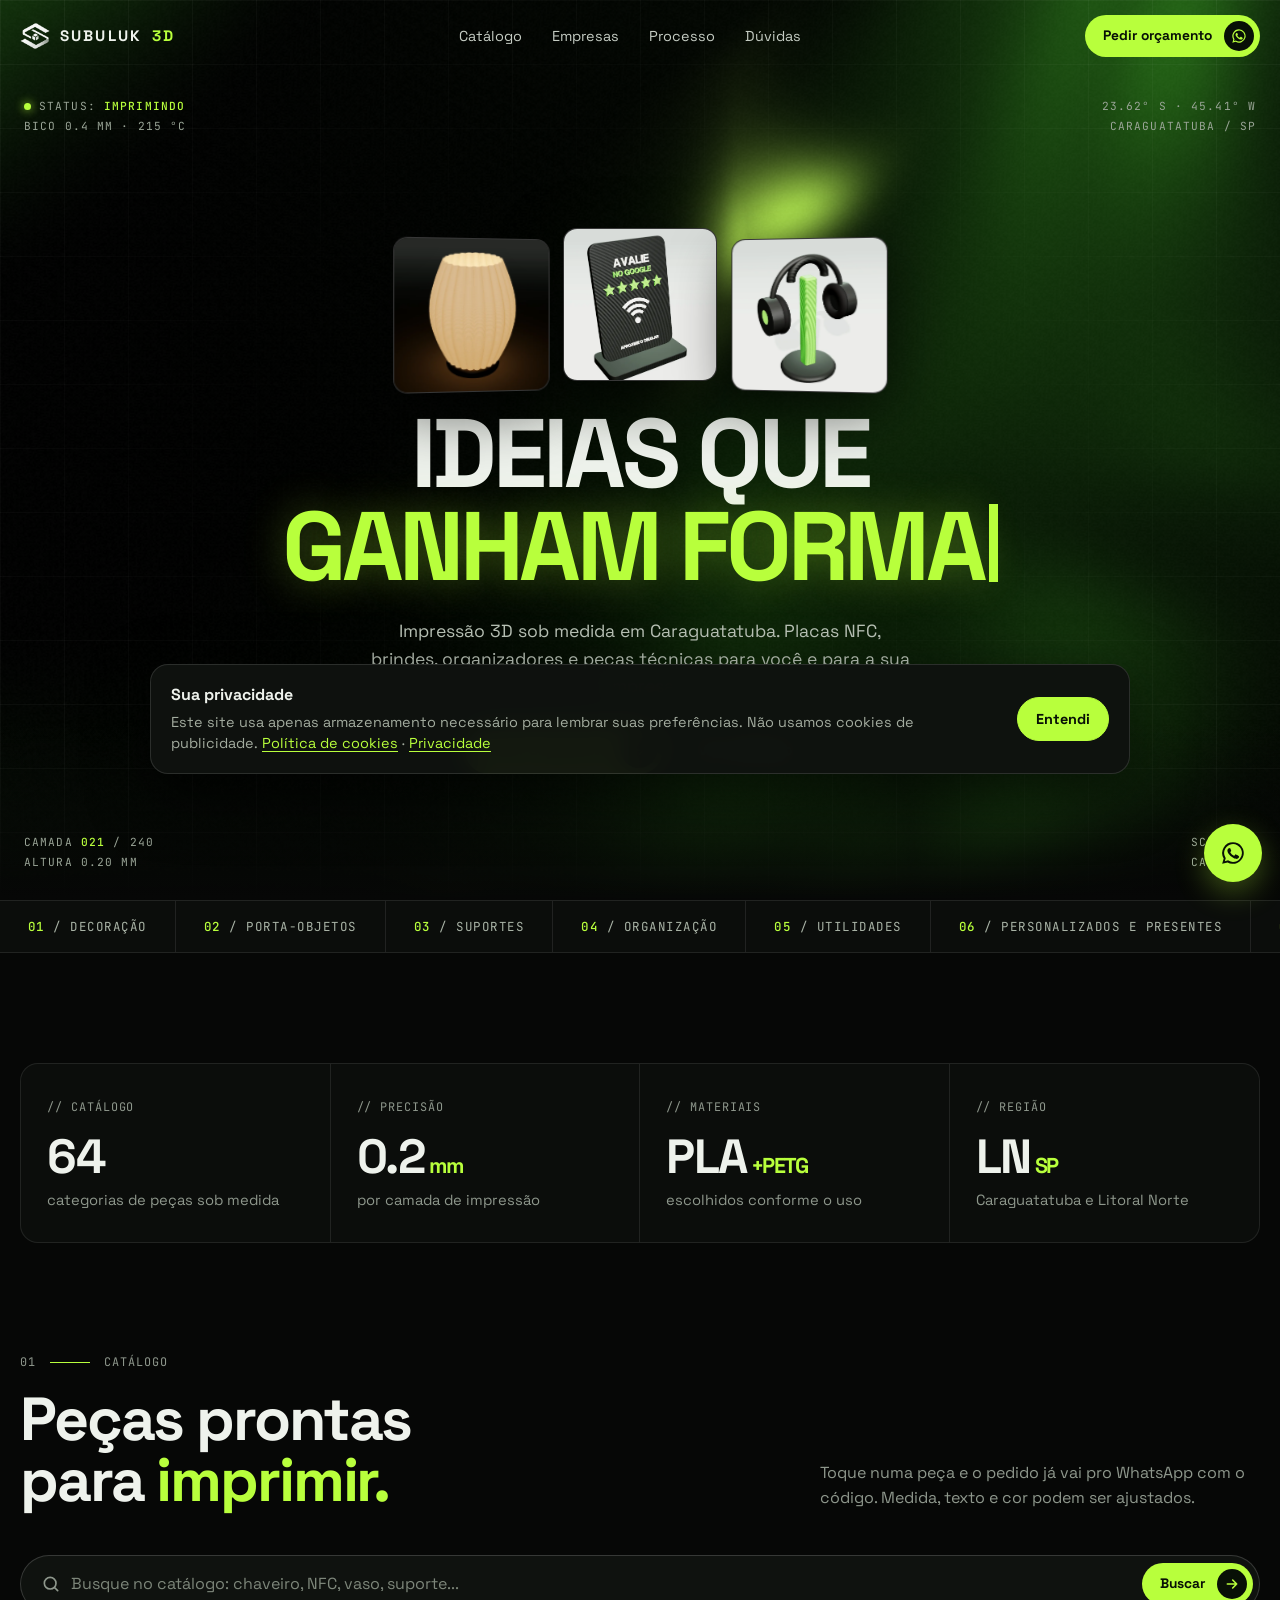
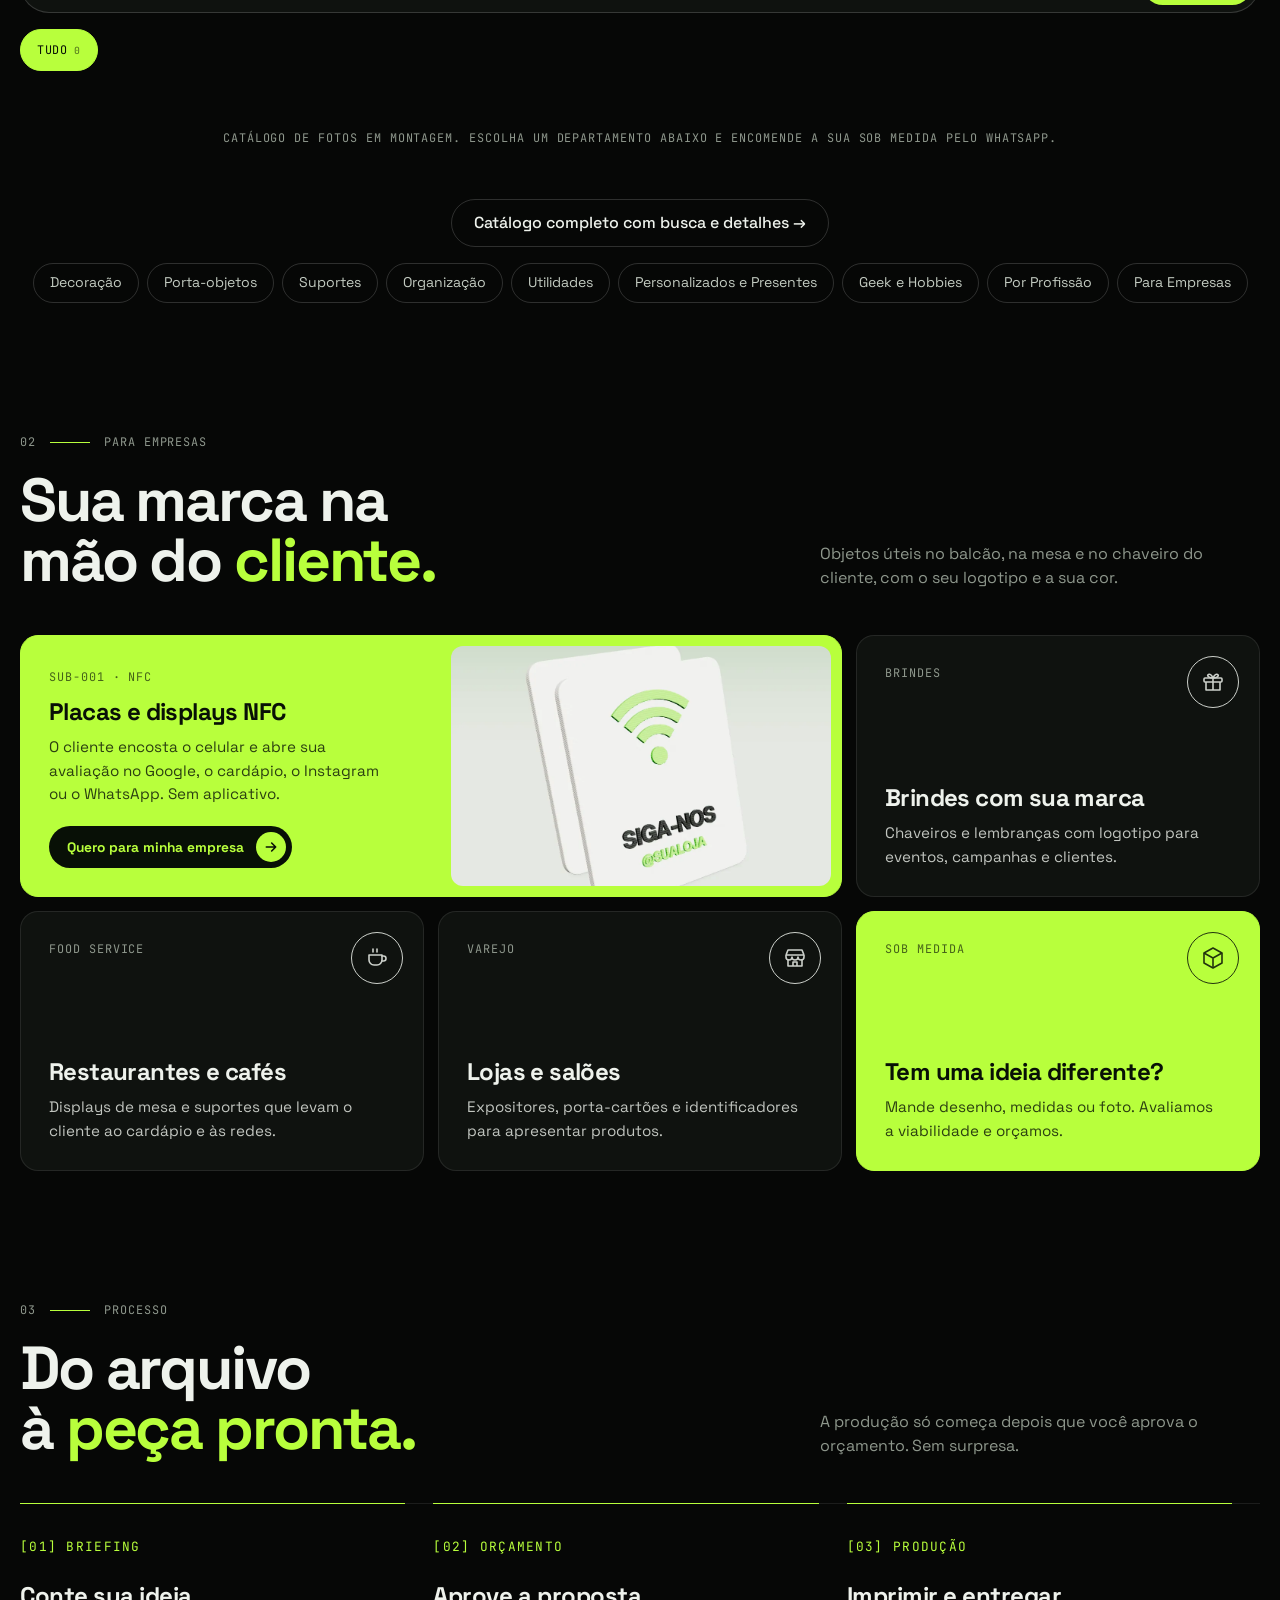
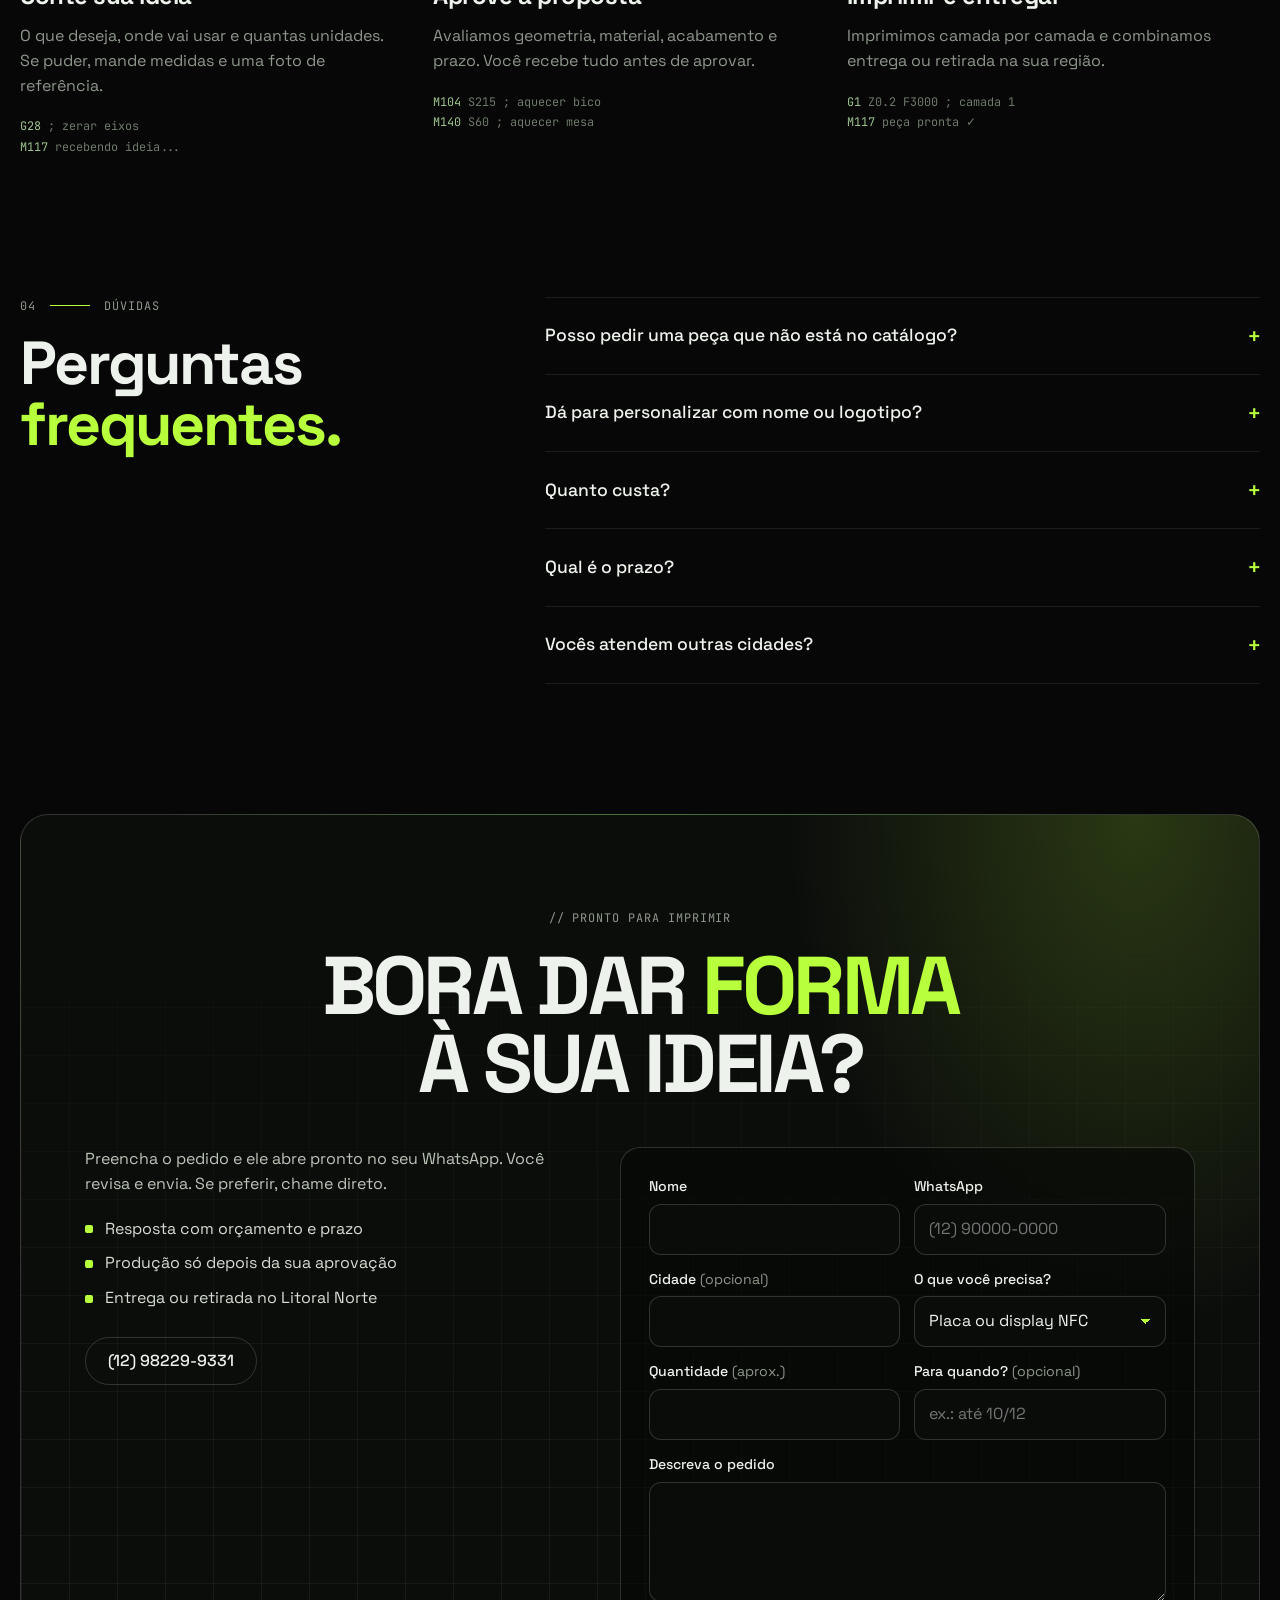
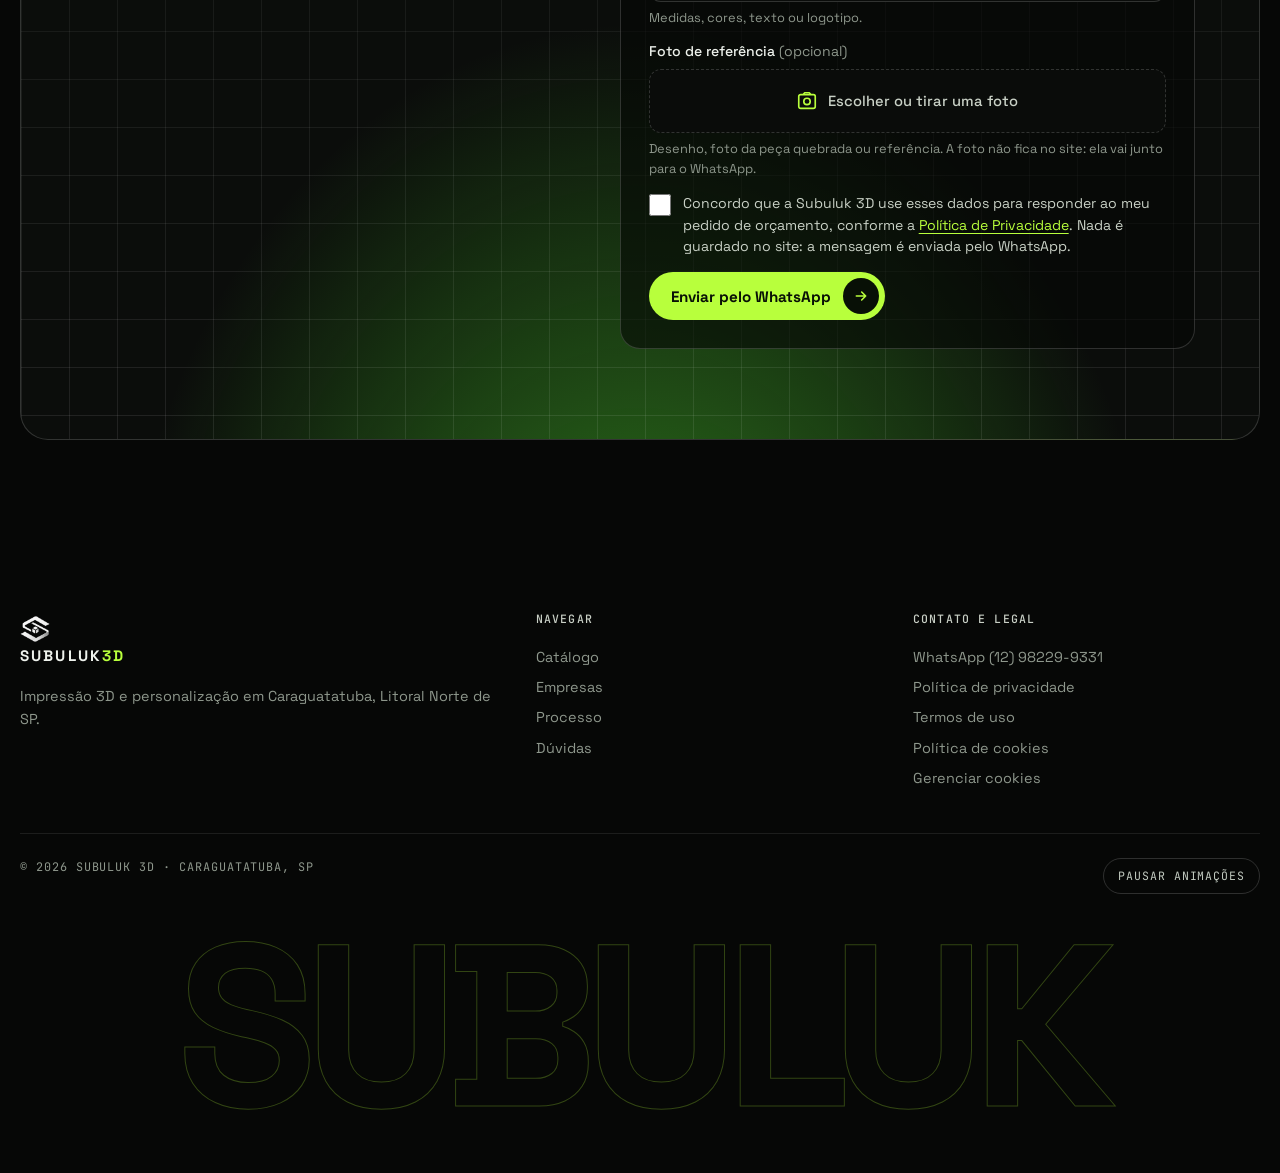
==== commit 484baff8: "Orçamento: campo de foto de referência A foto é copiada para colar na conversa do WhatsApp e, no cel" ====
--- a/index.html
+++ b/index.html
@@ -263,6 +263,15 @@
 .qf .send{display:flex;flex-wrap:wrap;gap:14px;align-items:center}
 .qf .send .pill{border:0;cursor:pointer}
 .qf .ok{color:var(--lime);font-size:.9rem}
+.qdrop{position:relative;display:flex;align-items:center;justify-content:center;min-height:64px;border:1.5px dashed var(--line2);border-radius:12px;background:#0A0C0A;cursor:pointer;transition:border-color .2s}
+.qdrop:hover,.qdrop:focus-within{border-color:var(--lime)}
+.qdrop input{position:absolute;inset:0;opacity:0;cursor:pointer;min-height:0}
+.qdrop .qd-t{display:flex;gap:10px;align-items:center;color:#C9D1C6;font-size:.92rem;pointer-events:none}.qdrop svg{width:22px;height:22px;color:var(--lime)}
+.qprev{display:flex;gap:12px;align-items:center;margin-top:4px}.qprev[hidden]{display:none}
+.qprev img{width:64px;height:64px;object-fit:cover;border-radius:10px;border:1px solid var(--line2)}
+.qprev span{flex:1;font-size:.85rem;color:#C9D1C6;overflow:hidden;text-overflow:ellipsis;white-space:nowrap}
+.qprev button,.qf .fotobtn{background:none;border:1px solid var(--line2);color:var(--ink);border-radius:999px;padding:8px 14px;cursor:pointer;font:inherit;font-size:.85rem}
+.qf .fotobtn{border-color:var(--lime);color:var(--lime);margin-top:8px}
 .hp{position:absolute!important;left:-9999px!important;width:1px;height:1px;overflow:hidden}
 
 /* rodapé extra */
@@ -433,7 +442,11 @@
         <div class="f"><label for="f-tipo">O que você precisa?</label><select id="f-tipo" name="tipo"><option>Placa ou display NFC</option><option>Chaveiros e brindes</option><option>Decoração</option><option>Organização e escritório</option><option>Peça sob medida</option><option>Outro</option></select></div>
         <div class="f"><label for="f-qtd">Quantidade <span class="opt">(aprox.)</span></label><input id="f-qtd" name="qtd" inputmode="numeric" maxlength="10"></div>
         <div class="f"><label for="f-prazo">Para quando? <span class="opt">(opcional)</span></label><input id="f-prazo" name="prazo" maxlength="40" placeholder="ex.: até 10/12"></div>
-        <div class="f full"><label for="f-msg">Descreva o pedido</label><textarea id="f-msg" name="msg" required maxlength="1200" aria-describedby="h-msg e-msg"></textarea><span class="hint" id="h-msg">Medidas, cores, texto ou logotipo. Fotos de referência você envia na conversa.</span><span class="err" id="e-msg" aria-live="polite"></span></div>
+        <div class="f full"><label for="f-msg">Descreva o pedido</label><textarea id="f-msg" name="msg" required maxlength="1200" aria-describedby="h-msg e-msg"></textarea><span class="hint" id="h-msg">Medidas, cores, texto ou logotipo.</span><span class="err" id="e-msg" aria-live="polite"></span></div>
+        <div class="f full"><label for="f-foto">Foto de referência <span class="opt">(opcional)</span></label>
+          <label class="qdrop" id="qdrop" for="f-foto"><input id="f-foto" name="foto" type="file" accept="image/*" aria-describedby="h-foto e-foto"><span class="qd-t"><svg aria-hidden="true" viewBox="0 0 24 24"><g fill="none" stroke="currentColor" stroke-width="1.8" stroke-linejoin="round"><rect x="3" y="5" width="18" height="15" rx="2"/><circle cx="12" cy="12.5" r="3.5"/><path d="M8 5l1.5-2h5L16 5"/></g></svg><span>Escolher ou tirar uma foto</span></span></label>
+          <div class="qprev" id="qprev" hidden><img id="qimg" alt="Prévia da foto escolhida"><span id="qname"></span><button type="button" id="qrm" aria-label="Remover foto">Remover</button></div>
+          <span class="hint" id="h-foto">Desenho, foto da peça quebrada ou referência. A foto não fica no site: ela vai junto para o WhatsApp.</span><span class="err" id="e-foto" aria-live="polite"></span></div>
         <div class="hp" aria-hidden="true"><label for="f-site">Não preencha</label><input id="f-site" name="site" tabindex="-1" autocomplete="off"></div>
         <div class="f full"><label class="chk"><input type="checkbox" id="f-ok" name="ok" required aria-describedby="e-ok"><span id="qf-priv">Concordo que a Subuluk 3D use esses dados para responder ao meu pedido de orçamento, conforme a <a href="privacidade.html">Política de Privacidade</a>. Nada é guardado no site: a mensagem é enviada pelo WhatsApp.</span></label><span class="err" id="e-ok" aria-live="polite"></span></div>
         <div class="full send"><button class="pill" type="submit">Enviar pelo WhatsApp<span class="ar"><svg aria-hidden="true"><use href="#i-ar"/></svg></span></button><span class="ok" id="qf-ok" role="status"></span></div>
@@ -571,8 +584,37 @@
   var ok=document.getElementById("qf-ok");
   function err(id,msg){var i=document.getElementById(id),e=document.getElementById("e-"+id.replace("f-",""));i.setAttribute("aria-invalid",msg?"true":"false");e.textContent=msg||"";return !msg}
   f.addEventListener("input",function(e){if(e.target.getAttribute("aria-invalid")==="true")e.target.setAttribute("aria-invalid","false")});
+  /* foto de referência: o link do WhatsApp não leva anexo, então a foto é copiada para a área de
+     transferência (para colar na conversa) e, no celular, pode ir pelo menu Compartilhar */
+  var fi=document.getElementById("f-foto"),prev=document.getElementById("qprev"),foto=null,purl="";
+  function setFoto(file){
+    if(purl){URL.revokeObjectURL(purl);purl=""}
+    foto=file||null;document.getElementById("e-foto").textContent="";
+    if(!foto){prev.hidden=true;fi.value="";return}
+    purl=URL.createObjectURL(foto);document.getElementById("qimg").src=purl;
+    document.getElementById("qname").textContent=foto.name||"foto";prev.hidden=false;
+  }
+  fi.addEventListener("change",function(){
+    var x=fi.files&&fi.files[0];if(!x){setFoto(null);return}
+    if(!/^image\//.test(x.type)){setFoto(null);document.getElementById("e-foto").textContent="Escolha um arquivo de imagem.";return}
+    if(x.size>20*1024*1024){setFoto(null);document.getElementById("e-foto").textContent="A foto passa de 20 MB. Escolha uma menor.";return}
+    setFoto(x);
+  });
+  document.getElementById("qrm").addEventListener("click",function(){setFoto(null);fi.focus()});
+  /* converte para PNG (formato aceito pela área de transferência), no máximo 1600 px */
+  function toPng(file){return new Promise(function(res,rej){var img=new Image(),u=URL.createObjectURL(file);
+    img.onload=function(){var k=Math.min(1,1600/Math.max(img.naturalWidth,img.naturalHeight)),c=document.createElement("canvas");
+      c.width=Math.round(img.naturalWidth*k);c.height=Math.round(img.naturalHeight*k);c.getContext("2d").drawImage(img,0,0,c.width,c.height);URL.revokeObjectURL(u);
+      c.toBlob(function(b){b?res(b):rej(new Error("png"))},"image/png")};
+    img.onerror=function(){URL.revokeObjectURL(u);rej(new Error("img"))};img.src=u})}
+  function copyFoto(file){
+    try{if(!(navigator.clipboard&&navigator.clipboard.write&&window.ClipboardItem))return Promise.resolve(false);
+      return navigator.clipboard.write([new ClipboardItem({"image/png":toPng(file)})]).then(function(){return true},function(){return false})}
+    catch(x){return Promise.resolve(false)}
+  }
+  function canShare(file){try{return!!(navigator.canShare&&navigator.canShare({files:[file]}))}catch(x){return false}}
   f.addEventListener("submit",function(e){
-    e.preventDefault();ok.textContent="";
+    e.preventDefault();ok.textContent="";var old=f.querySelector(".fotobtn");if(old)old.remove();
     if(f.site.value)return; // robô
     var tel=f.tel.value.replace(/\D/g,"");
     var v=[err("f-nome",f.nome.value.trim().length<2?"Informe seu nome.":""),
@@ -586,11 +628,23 @@
     if(f.qtd.value.trim())L.push("*Quantidade:* "+f.qtd.value.trim());
     if(f.prazo.value.trim())L.push("*Prazo:* "+f.prazo.value.trim());
     L.push("","*Pedido:* "+f.msg.value.trim());
+    var file=foto;
+    if(file)L.push("","*Foto de referência:* envio logo abaixo.");
     var url="https://wa.me/"+((window.SBK&&SBK.config.WHATSAPP)||"5512982299331")+"?text="+encodeURIComponent(L.join("\n"));
-    if(window.SBK)SBK.track("generate_lead",{form_name:"orcamento",lead_type:f.tipo.value});
-    var w=window.open(url,"_blank");if(w)w.opener=null;else location.href=url;
-    ok.textContent="Pronto! Abrimos o WhatsApp com o seu pedido. É só tocar em enviar.";
-    f.reset();
+    if(window.SBK)SBK.track("generate_lead",{form_name:"orcamento",lead_type:f.tipo.value,com_foto:!!file});
+    /* a cópia começa ainda dentro do clique (exigência do navegador), antes de abrir o WhatsApp */
+    var copied=file?copyFoto(file):Promise.resolve(false);
+    var w=window.open(url,"_blank");if(w)w.opener=null;
+    var go=function(){if(!w)location.href=url};
+    if(!file){ok.textContent="Pronto! Abrimos o WhatsApp com o seu pedido. É só tocar em enviar.";f.reset();go();return}
+    copied.then(function(c){
+      ok.textContent="Pronto! Abrimos o WhatsApp com o seu pedido. Envie o texto e depois a foto: "+
+        (c?"ela já foi copiada, é só colar na conversa (Ctrl+V no computador, ou segure o campo de mensagem e toque em Colar no celular).":"na conversa, toque no clipe 📎 e escolha a foto.");
+      if(canShare(file)){var b=document.createElement("button");b.type="button";b.className="fotobtn";b.textContent="Enviar a foto pelo WhatsApp";
+        b.onclick=function(){navigator.share({files:[file],text:"Foto de referência do meu pedido"}).catch(function(){})};
+        ok.parentNode.appendChild(b)}
+      f.reset();setFoto(null);go();
+    });
   });
 })();
 </script>
